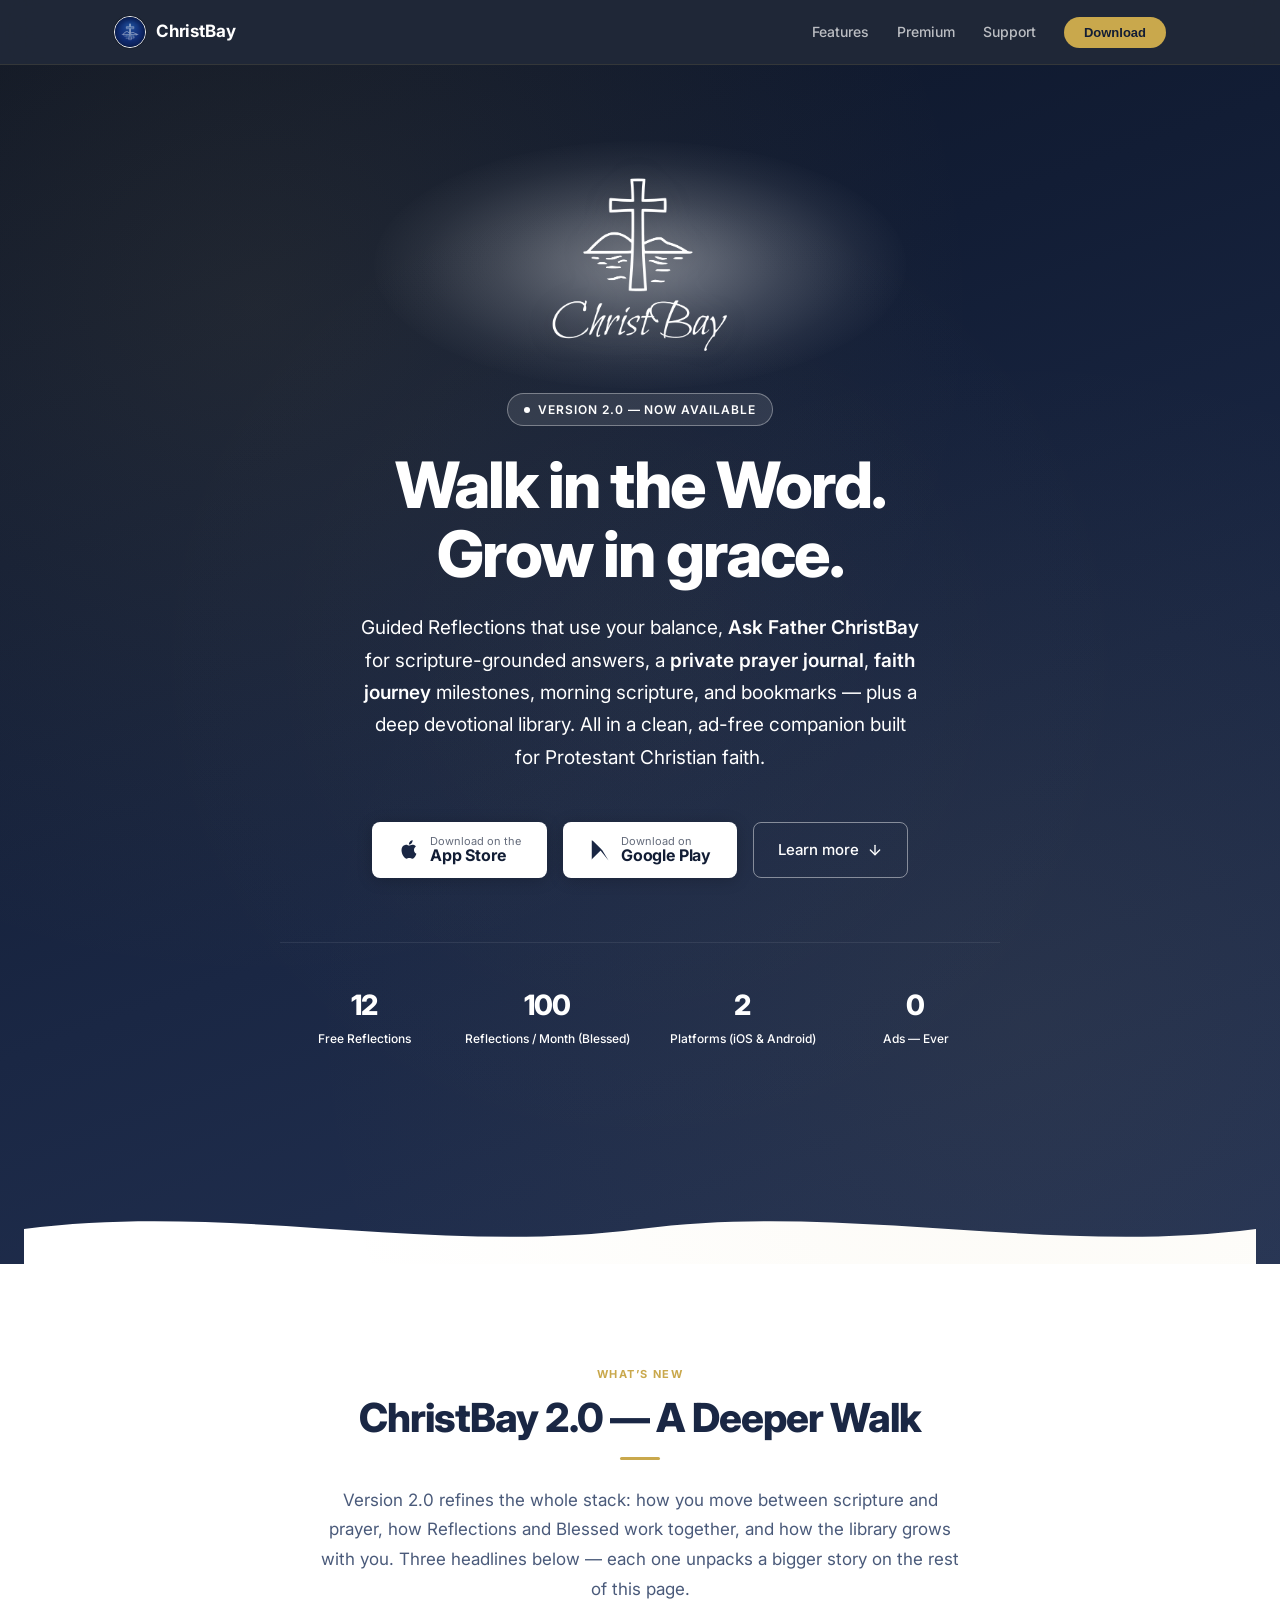
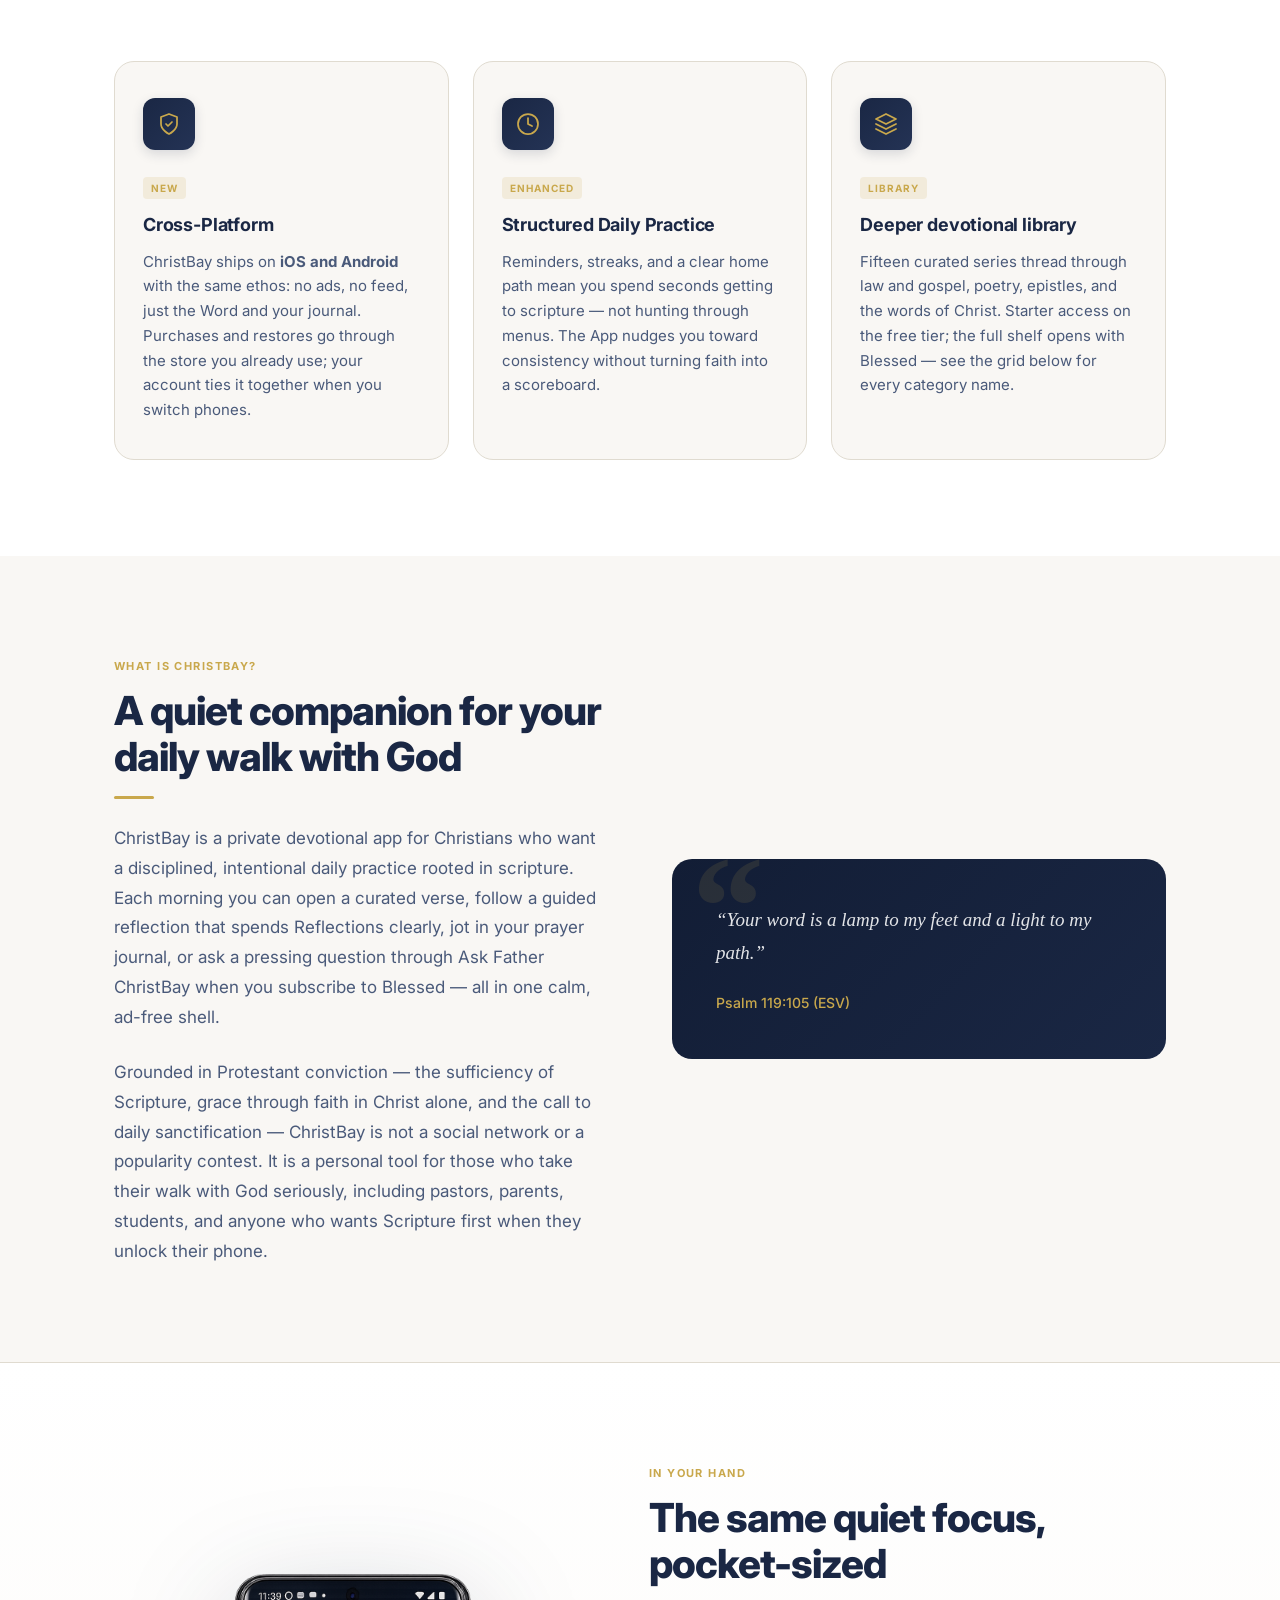
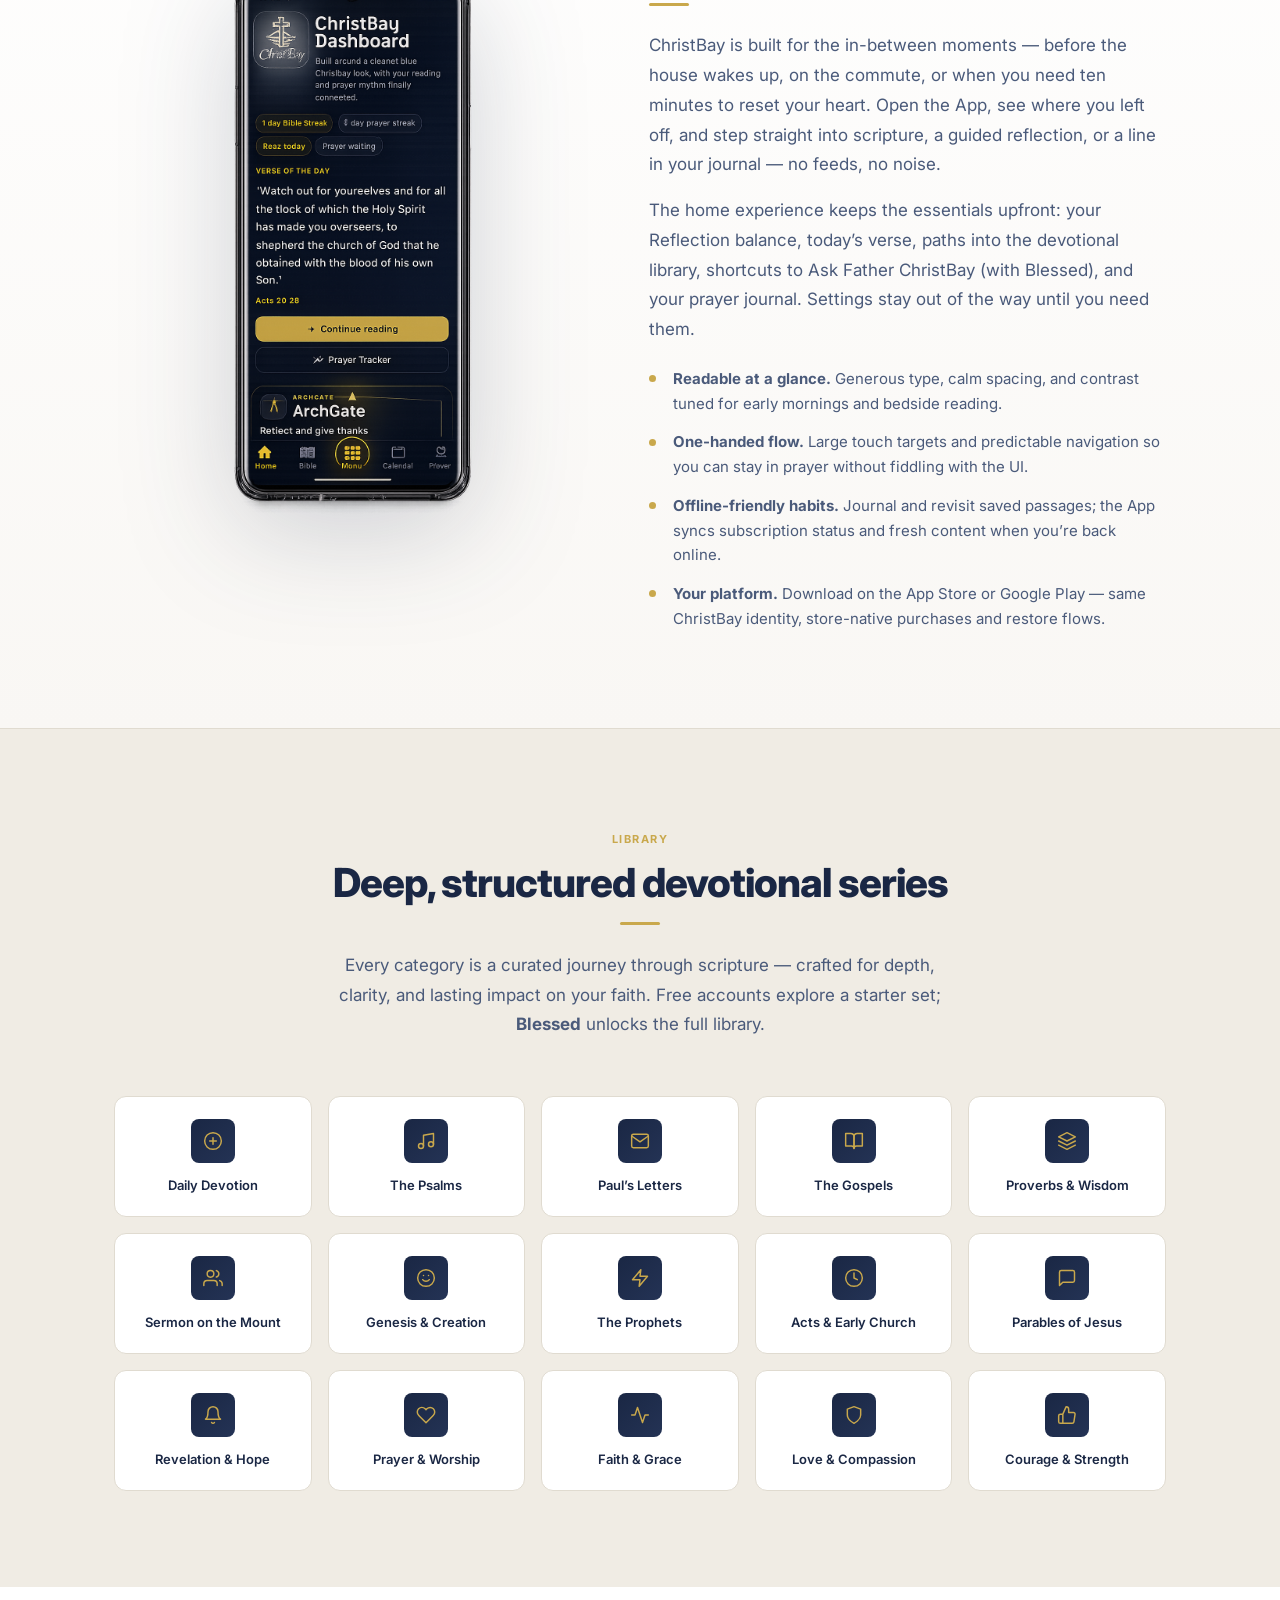
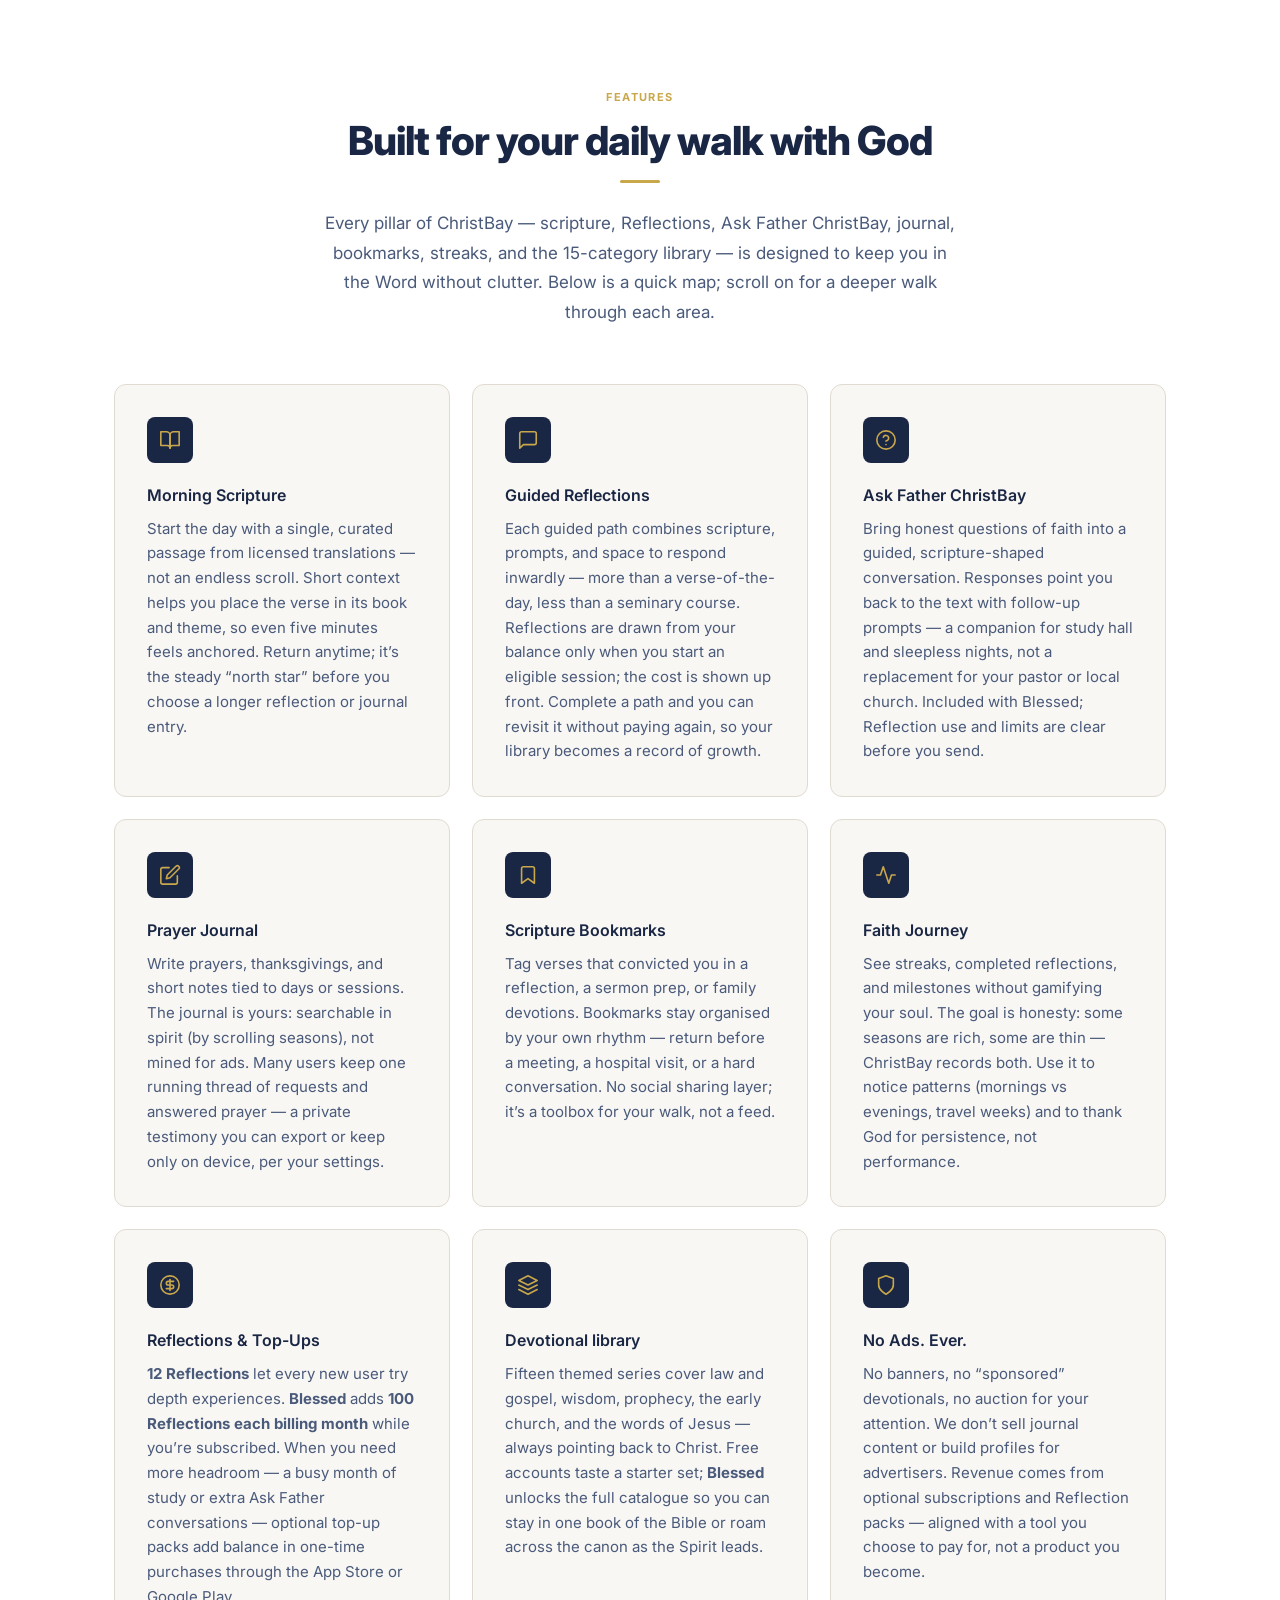
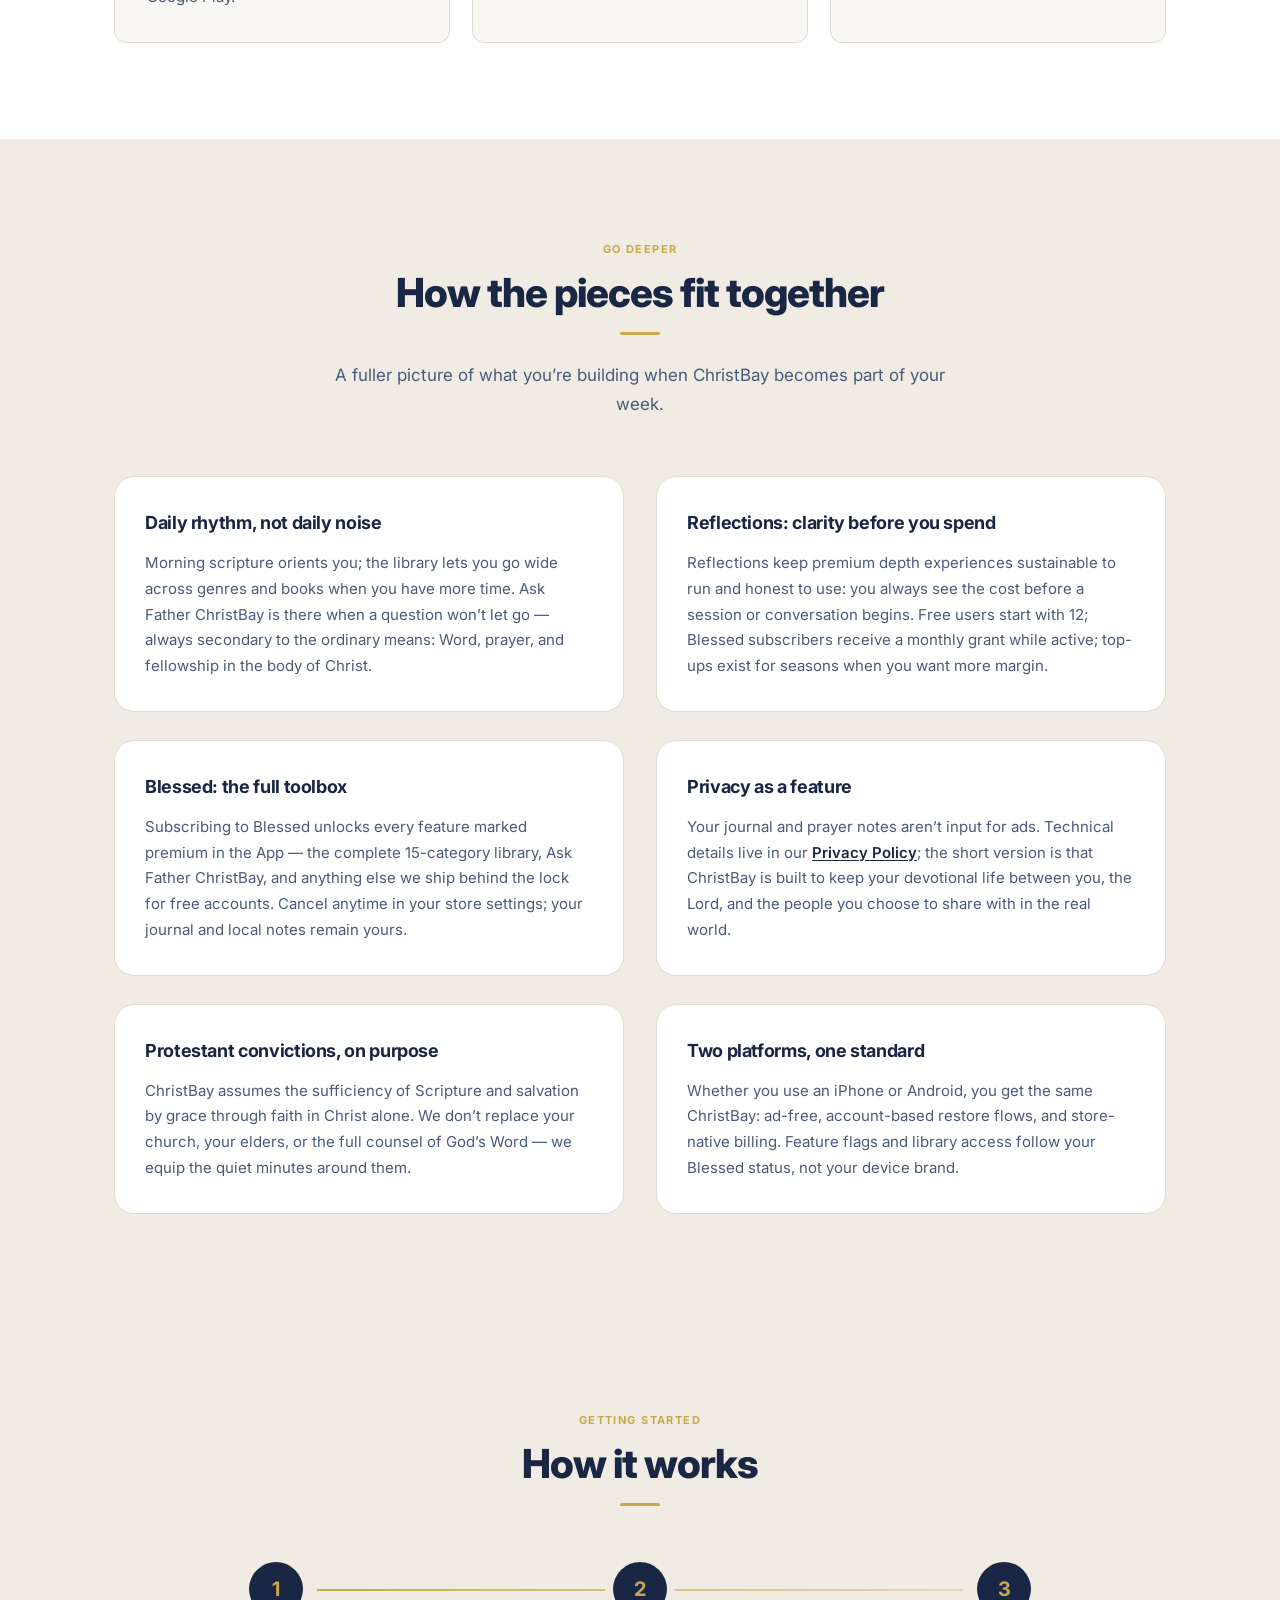
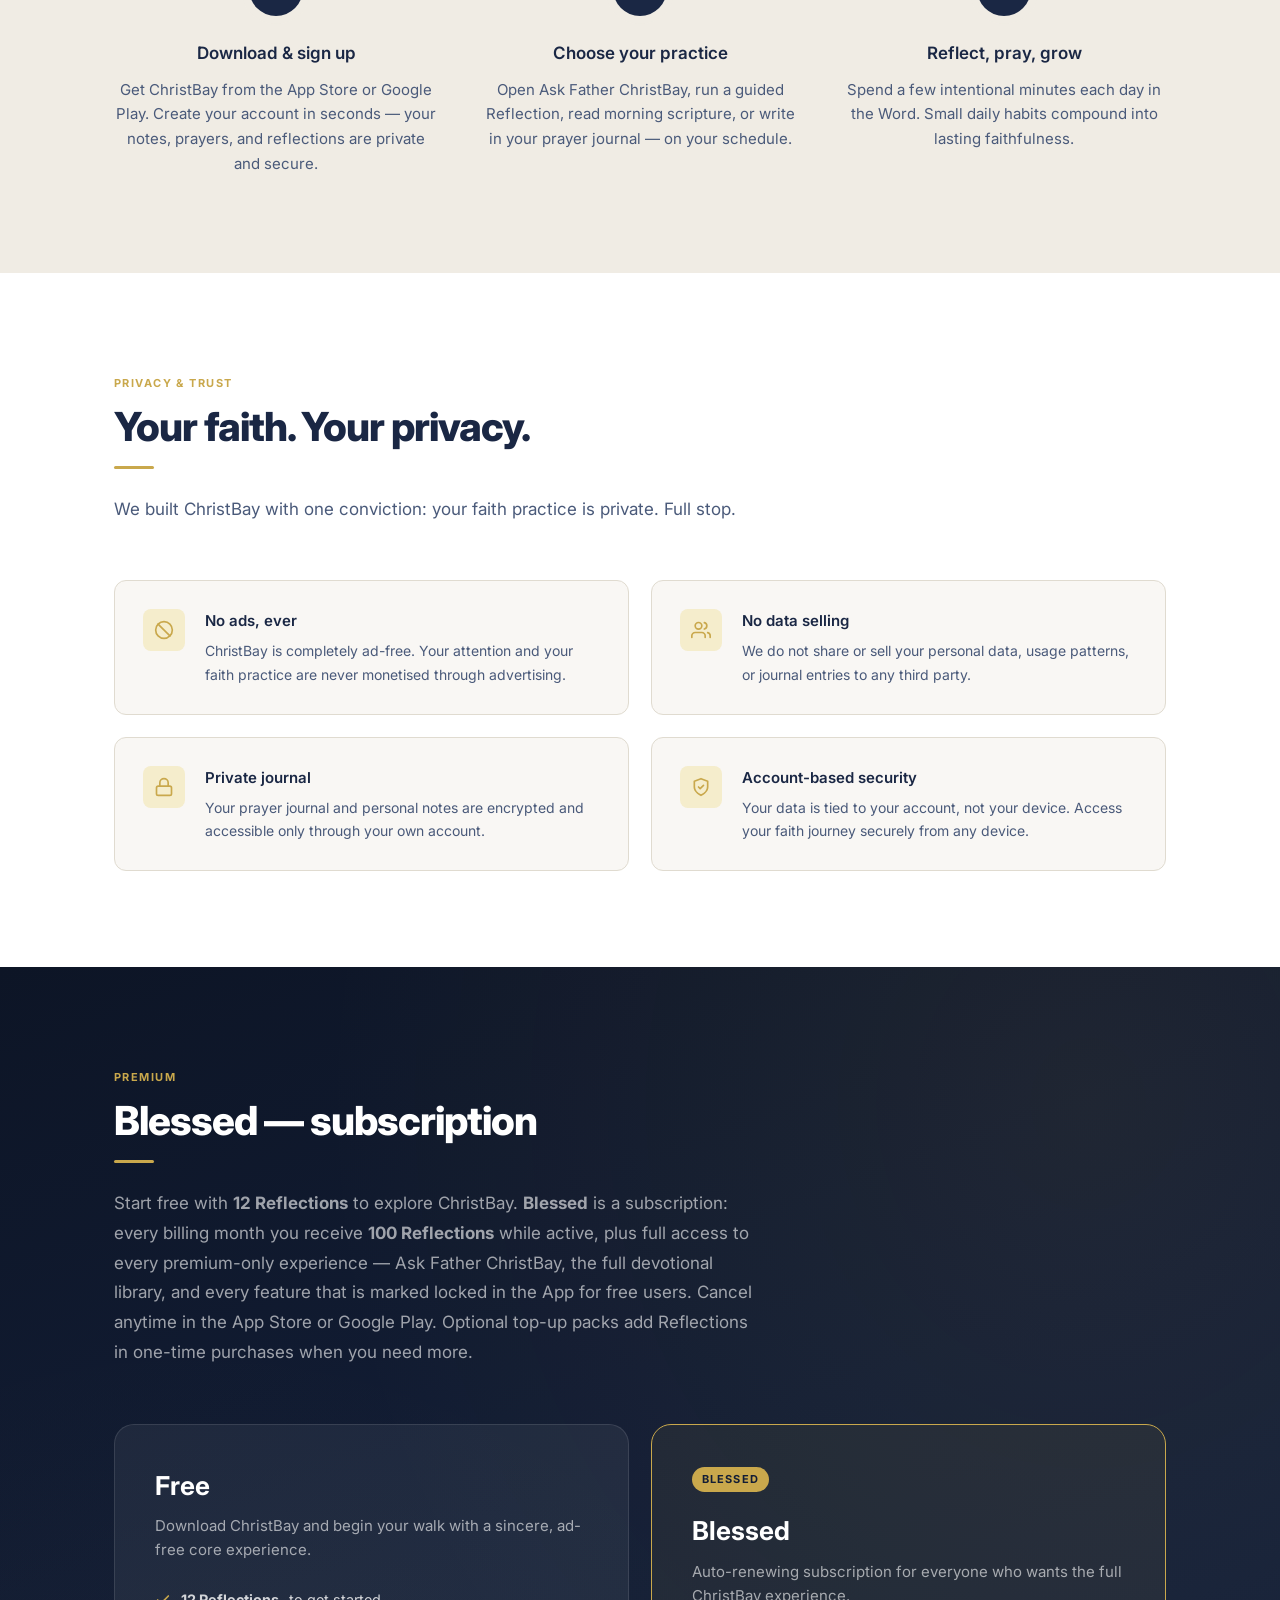
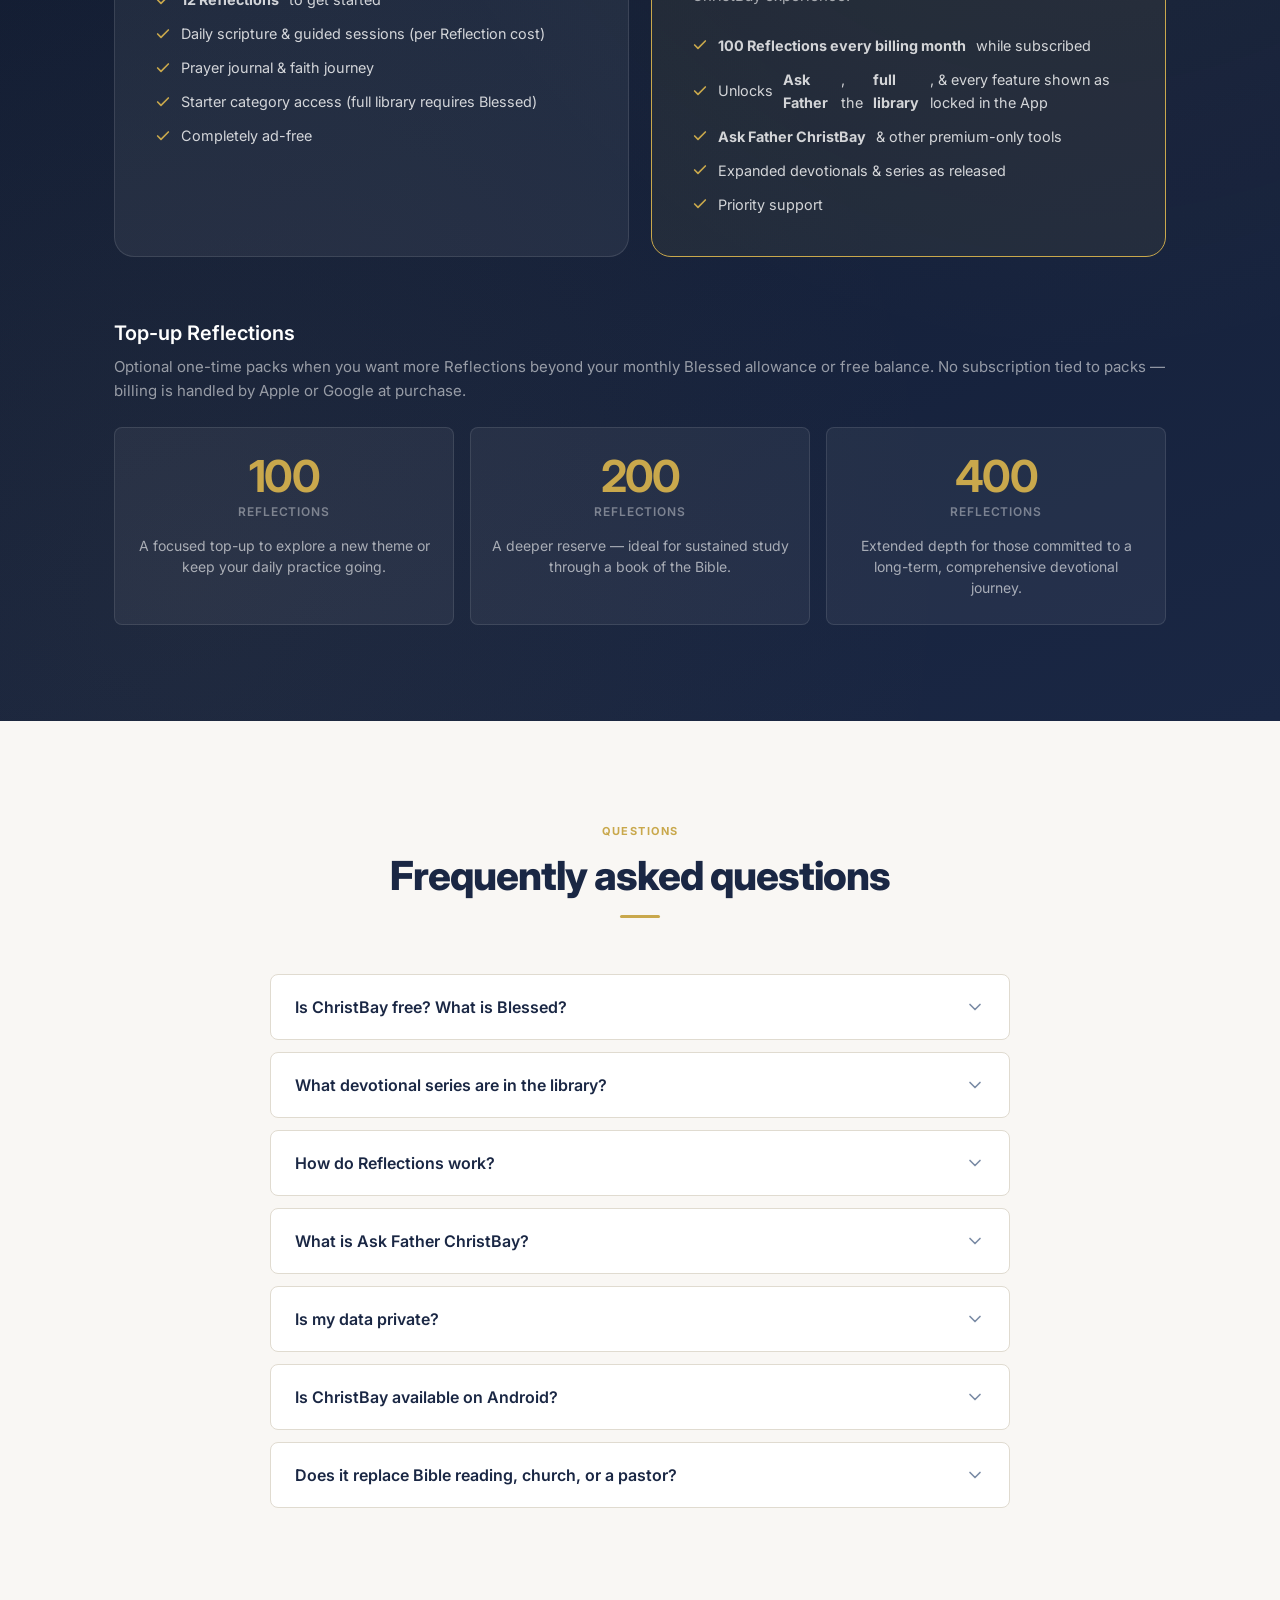
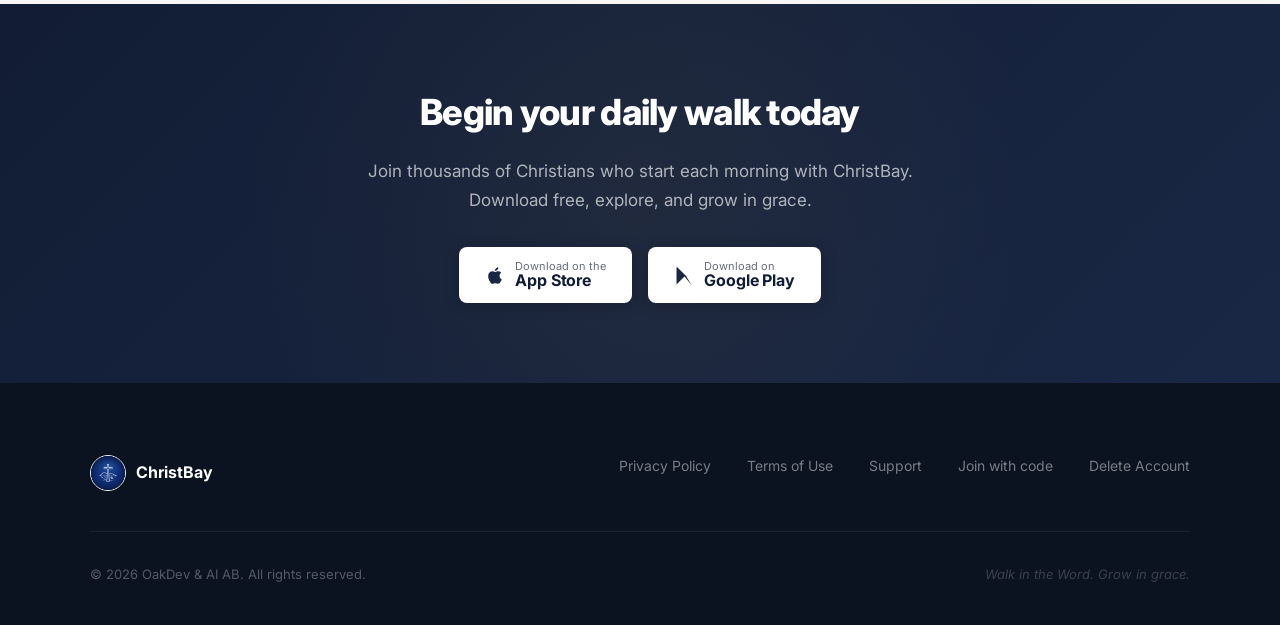
==== index.html @ 5c76263c "ui fix" ====
<!DOCTYPE html>
<html lang="en">
<head>
  <meta charset="UTF-8" />
  <meta name="viewport" content="width=device-width, initial-scale=1.0" />
  <meta name="description" content="ChristBay 2.0 — Guided Reflections, Ask Father ChristBay, a private prayer journal, faith journey tracking, and morning scripture — ad-free, with a clear Reflection balance and Blessed (100 Reflections/month)." />
  <meta property="og:title" content="ChristBay 2.0 — Walk in the Word. Grow in grace." />
  <meta property="og:description" content="Ask Father ChristBay, guided Reflections, prayer journal, faith journey &amp; scripture bookmarks — plus 12 free Reflections, Blessed (100/month), and a growing devotional library. No ads." />
  <meta property="og:type" content="website" />
  <title>ChristBay 2.0 — Walk in the Word. Grow in grace.</title>
  <link rel="icon" type="image/png" href="/assets/brand.png" />
  <link rel="preconnect" href="https://fonts.googleapis.com" />
  <link rel="preconnect" href="https://fonts.gstatic.com" crossorigin />
  <link href="https://fonts.googleapis.com/css2?family=Inter:ital,wght@0,300;0,400;0,500;0,600;0,700;0,800;1,400&display=swap" rel="stylesheet" />

  <style>
    :root {
      --navy:           #1a2744;
      --navy-light:     #243355;
      --navy-deep:      #121d35;
      --navy-darker:    #0d1526;
      --gold:           #c9a84c;
      --gold-light:     #dfc980;
      --gold-subtle:    #f5edcc;
      --warm-white:     #f9f7f4;
      --cream:          #f0ece4;
      --white:          #ffffff;
      --text-primary:   #1a2744;
      --text-secondary: #4a5a7a;
      --text-muted:     #7a8ba5;
      --border:         #e0dbd0;
      --shadow-sm:      0 1px 3px rgba(26, 39, 68, 0.08);
      --shadow-md:      0 4px 16px rgba(26, 39, 68, 0.10);
      --shadow-lg:      0 8px 32px rgba(26, 39, 68, 0.14);
      --shadow-xl:      0 16px 48px rgba(26, 39, 68, 0.18);
      --radius:         12px;
      --radius-sm:      8px;
      --radius-lg:      20px;
      --transition:     0.25s ease;
      --max-width:      1100px;
    }

    *, *::before, *::after { box-sizing: border-box; margin: 0; padding: 0; }
    html { scroll-behavior: smooth; font-size: 16px; }
    body {
      font-family: 'Inter', system-ui, -apple-system, BlinkMacSystemFont, sans-serif;
      background-color: var(--warm-white);
      color: var(--text-primary);
      line-height: 1.6;
      -webkit-font-smoothing: antialiased;
      -moz-osx-font-smoothing: grayscale;
      overflow-x: hidden;
    }
    img { max-width: 100%; height: auto; display: block; }
    a { color: inherit; text-decoration: none; }
    ul { list-style: none; }

    .skip-link {
      position: absolute; top: -120px; left: 1rem;
      background: var(--navy); color: var(--white);
      padding: 0.5rem 1rem; border-radius: var(--radius-sm);
      font-size: 0.875rem; font-weight: 600; z-index: 9999;
      transition: top var(--transition);
    }
    .skip-link:focus { top: 1rem; }

    .container { width: 100%; max-width: var(--max-width); margin: 0 auto; padding: 0 1.5rem; }

    /* ============================================================
       Header / Navigation
    ============================================================ */
    .site-header {
      position: sticky; top: 0; z-index: 100;
      background: rgba(13, 21, 38, 0.92);
      backdrop-filter: blur(18px); -webkit-backdrop-filter: blur(18px);
      border-bottom: 1px solid rgba(201, 168, 76, 0.12);
    }
    .nav-inner {
      display: flex; align-items: center; justify-content: space-between;
      height: 64px; max-width: var(--max-width); margin: 0 auto; padding: 0 1.5rem;
    }
    .nav-brand { display: flex; align-items: center; gap: 0.625rem; }
    .nav-brand img {
      width: 32px; height: 32px; object-fit: cover;
      border-radius: 50%;
      border: 1px solid rgba(255, 255, 255, 0.95);
      box-shadow: 0 0 0 1px rgba(0, 0, 0, 0.18);
    }
    .nav-brand-name { font-size: 1.0625rem; font-weight: 700; color: var(--white); letter-spacing: -0.01em; }
    .nav-links { display: flex; align-items: center; gap: 1.75rem; }
    .nav-links a {
      font-size: 0.875rem; font-weight: 500;
      color: rgba(255, 255, 255, 0.7); transition: color var(--transition);
    }
    .nav-links a:hover { color: var(--white); }
    .nav-dropdown { position: relative; }
    .nav-cta {
      background: var(--gold); color: var(--navy-deep);
      padding: 0.5rem 1.25rem; border-radius: 100px;
      font-weight: 600; font-size: 0.8125rem;
      border: none; cursor: pointer;
      transition: background var(--transition), transform var(--transition);
    }
    .nav-cta:hover { background: var(--gold-light); transform: translateY(-1px); }
    .nav-dropdown-menu {
      position: absolute; top: 100%; right: 0; margin-top: 0.5rem;
      background: var(--navy-light); border: 1px solid rgba(201, 168, 76, 0.2);
      border-radius: 8px; min-width: 170px;
      box-shadow: 0 8px 24px rgba(26, 39, 68, 0.25);
      opacity: 0; visibility: hidden; transform: translateY(-8px);
      transition: opacity var(--transition), visibility var(--transition), transform var(--transition);
      z-index: 1000; overflow: hidden;
    }
    .nav-dropdown-menu.open { opacity: 1; visibility: visible; transform: translateY(0); }
    .nav-dropdown-item {
      display: flex; align-items: center; gap: 0.75rem;
      padding: 0.75rem 1rem; color: var(--white);
      font-size: 0.875rem; font-weight: 500;
      transition: background var(--transition), color var(--transition);
    }
    .nav-dropdown-item:hover { background: rgba(201, 168, 76, 0.15); color: var(--gold-light); }
    .nav-dropdown-item svg { flex-shrink: 0; }
    @media (max-width: 600px) {
      .nav-links { gap: 1rem; }
      .nav-links a.nav-text { display: none; }
    }

    /* ============================================================
       Hero
    ============================================================ */
    .hero {
      position: relative;
      background: linear-gradient(160deg, var(--navy-darker) 0%, var(--navy-deep) 30%, var(--navy) 60%, var(--navy-light) 100%);
      color: #ffffff; text-align: center;
      padding: 7rem 1.5rem 0; overflow: hidden;
      -webkit-font-smoothing: antialiased;
      -moz-osx-font-smoothing: grayscale;
    }
    .hero::before {
      content: ''; position: absolute; inset: 0;
      background-image:
        radial-gradient(ellipse at 20% 20%, rgba(201, 168, 76, 0.09) 0%, transparent 50%),
        radial-gradient(ellipse at 80% 80%, rgba(201, 168, 76, 0.06) 0%, transparent 50%),
        radial-gradient(circle at 50% 50%, rgba(255, 255, 255, 0.02) 0%, transparent 60%);
      pointer-events: none;
    }
    .hero-content {
      position: relative; z-index: 1; max-width: 720px; margin: 0 auto;
      padding-bottom: 9rem;
    }
    .hero-wave {
      display: block;
      width: 100%;
      height: clamp(44px, 7vw, 72px);
      margin-bottom: -1px;
      color: var(--white);
    }
    .hero-wave path { fill: currentColor; }
    .hero-logo-wrap {
      position: relative; display: flex; align-items: center;
      justify-content: center; margin: 0 auto 2.5rem;
      width: auto; max-width: min(460px, 96vw); min-height: 96px;
    }
    /* Soft white halo behind wordmark (reads as light on dark hero) */
    .logo-glow {
      position: absolute; inset: -36px; border-radius: 50%;
      background: radial-gradient(
        ellipse at center,
        rgba(255, 255, 255, 0.42) 0%,
        rgba(255, 255, 255, 0.16) 38%,
        rgba(255, 255, 255, 0.05) 58%,
        transparent 72%
      );
      animation: logoBreath 4s ease-in-out infinite;
      pointer-events: none;
    }
    @keyframes logoBreath {
      0%, 100% { opacity: 0.85; transform: scale(0.95); }
      50%      { opacity: 1;   transform: scale(1.02); }
    }
    /* Wordmark: kritvit asset + light edge definition on navy */
    .hero-logo {
      position: relative; z-index: 1;
      display: block;
      width: auto; height: auto;
      max-width: min(420px, 94vw);
      max-height: 176px;
      object-fit: contain;
      border-radius: 0;
      border: none;
      box-shadow: none;
      opacity: 1;
      filter: drop-shadow(0 2px 12px rgba(0, 0, 0, 0.28)) drop-shadow(0 0 20px rgba(255, 255, 255, 0.12));
      animation: logoFloat 4s ease-in-out infinite;
    }
    @keyframes logoFloat {
      0%, 100% { transform: translateY(0); }
      50%      { transform: translateY(-6px); }
    }
    .hero-badge {
      display: inline-flex; align-items: center; gap: 0.5rem;
      background: rgba(255, 255, 255, 0.1); border: 1px solid rgba(255, 255, 255, 0.35);
      padding: 0.375rem 1rem; border-radius: 100px;
      font-size: 0.75rem; font-weight: 600; letter-spacing: 0.08em;
      text-transform: uppercase; color: #ffffff;
      margin-bottom: 1.5rem;
    }
    .hero-badge-dot {
      width: 6px; height: 6px; border-radius: 50%;
      background: #ffffff; animation: pulse 2s ease-in-out infinite;
    }
    @keyframes pulse {
      0%, 100% { opacity: 0.4; }
      50%      { opacity: 1; }
    }
    .hero h1 {
      font-size: clamp(2.5rem, 5.5vw, 4rem);
      font-weight: 800; letter-spacing: -0.03em;
      line-height: 1.08; color: #ffffff; margin-bottom: 1.5rem;
    }
    .hero h1 .gold { color: #ffffff; }
    .hero-tagline {
      font-size: clamp(1rem, 2.2vw, 1.1875rem);
      font-weight: 400; color: #ffffff;
      max-width: 560px; margin: 0 auto 3rem; line-height: 1.7;
    }
    .hero-tagline strong { color: #ffffff; font-weight: 600; }
    .hero-ctas { display: flex; gap: 1rem; justify-content: center; flex-wrap: wrap; }
    .btn-store {
      display: inline-flex; align-items: center; gap: 0.625rem;
      background: var(--white); color: var(--navy-deep);
      padding: 0.8125rem 1.625rem; border-radius: var(--radius-sm);
      font-weight: 600; box-shadow: 0 2px 16px rgba(0, 0, 0, 0.2);
      transition: transform var(--transition), box-shadow var(--transition);
    }
    .btn-store:hover { transform: translateY(-2px); box-shadow: 0 6px 28px rgba(0, 0, 0, 0.25); }
    .btn-store-text { display: flex; flex-direction: column; align-items: flex-start; line-height: 1.1; }
    .btn-store-text span:first-child { font-size: 0.6875rem; font-weight: 400; opacity: 0.65; }
    .btn-store-text span:last-child { font-size: 1rem; font-weight: 700; letter-spacing: -0.01em; }
    .btn-outline {
      display: inline-flex; align-items: center; gap: 0.5rem;
      background: transparent; color: rgba(255, 255, 255, 0.85);
      padding: 0.8125rem 1.5rem; border-radius: var(--radius-sm);
      border: 1.5px solid rgba(255, 255, 255, 0.25);
      font-weight: 500; font-size: 0.9375rem;
      transition: all var(--transition);
    }
    .hero .btn-outline {
      color: #ffffff;
      border-color: rgba(255, 255, 255, 0.45);
    }
    .hero .btn-outline:hover { border-color: #ffffff; background: rgba(255, 255, 255, 0.1); color: #ffffff; }
    .hero-stats {
      display: flex; gap: 2rem 2.5rem; flex-wrap: wrap; justify-content: center; margin-top: 4rem;
      padding-top: 2.5rem; border-top: 1px solid rgba(255, 255, 255, 0.08);
    }
    .hero-stat { text-align: center; flex: 0 1 auto; min-width: 7.5rem; max-width: 11rem; }
    .hero-stat-value { font-size: 1.75rem; font-weight: 800; color: #ffffff; letter-spacing: -0.03em; }
    .hero-stat-label { font-size: 0.75rem; color: #ffffff; font-weight: 500; margin-top: 0.125rem; }
    @media (max-width: 520px) {
      .hero { padding: 5rem 1.5rem 0; }
      .hero-content { padding-bottom: 7rem; }
      .hero-stats { gap: 1.5rem; flex-wrap: wrap; }
    }

    /* ============================================================
       Section Base
    ============================================================ */
    section { padding: 6rem 1.5rem; }
    .section-label {
      display: inline-block; font-size: 0.6875rem; font-weight: 700;
      letter-spacing: 0.13em; text-transform: uppercase;
      color: var(--gold); margin-bottom: 0.75rem;
    }
    .section-title {
      font-size: clamp(1.75rem, 3.5vw, 2.5rem);
      font-weight: 800; letter-spacing: -0.025em;
      line-height: 1.15; color: var(--text-primary); margin-bottom: 1rem;
    }
    .section-title.light { color: var(--white); }
    .section-body {
      font-size: 1.0625rem; color: var(--text-secondary);
      line-height: 1.75; max-width: 640px;
    }
    .section-header { margin-bottom: 3.5rem; }
    .section-header.centered { text-align: center; }
    .section-header.centered .section-body { margin: 0 auto; }
    .divider { width: 40px; height: 3px; background: var(--gold); border-radius: 2px; margin: 0.875rem 0 0; }
    .divider.centered { margin: 0.875rem auto 0; }

    /* ============================================================
       What's New (2.0 Highlights)
    ============================================================ */
    .whats-new { background: var(--white); }
    .new-grid { display: grid; grid-template-columns: repeat(3, 1fr); gap: 1.5rem; }
    .new-card {
      position: relative; background: var(--warm-white);
      border: 1px solid var(--border); border-radius: var(--radius-lg);
      padding: 2.25rem 1.75rem; overflow: hidden;
      transition: transform var(--transition), box-shadow var(--transition), border-color var(--transition);
    }
    .new-card::before {
      content: ''; position: absolute; top: 0; left: 0; right: 0;
      height: 4px; background: linear-gradient(90deg, var(--gold), var(--gold-light));
      opacity: 0; transition: opacity var(--transition);
    }
    .new-card:hover { transform: translateY(-4px); box-shadow: var(--shadow-lg); border-color: rgba(201, 168, 76, 0.3); }
    .new-card:hover::before { opacity: 1; }
    .new-card-icon {
      width: 52px; height: 52px; background: linear-gradient(135deg, var(--navy), var(--navy-light));
      border-radius: var(--radius); display: flex; align-items: center;
      justify-content: center; margin-bottom: 1.5rem;
      box-shadow: 0 4px 12px rgba(26, 39, 68, 0.15);
    }
    .new-card-icon svg { width: 24px; height: 24px; stroke: var(--gold); fill: none; stroke-width: 1.75; stroke-linecap: round; stroke-linejoin: round; }
    .new-card h3 { font-size: 1.125rem; font-weight: 700; color: var(--text-primary); margin-bottom: 0.625rem; letter-spacing: -0.01em; }
    .new-card p { font-size: 0.9375rem; color: var(--text-secondary); line-height: 1.65; }
    .new-card .new-tag {
      display: inline-block; font-size: 0.625rem; font-weight: 700;
      letter-spacing: 0.1em; text-transform: uppercase;
      background: rgba(201, 168, 76, 0.15); color: var(--gold);
      padding: 0.2rem 0.5rem; border-radius: 4px; margin-bottom: 0.75rem;
    }
    @media (max-width: 900px) { .new-grid { grid-template-columns: repeat(2, 1fr); } }
    @media (max-width: 520px) { .new-grid { grid-template-columns: 1fr; } }

    /* ============================================================
       About
    ============================================================ */
    .about { background: var(--warm-white); }
    .about-inner { display: grid; grid-template-columns: 1fr 1fr; gap: 4rem; align-items: center; }
    .about-verse {
      background: linear-gradient(135deg, var(--navy-deep), var(--navy));
      color: var(--white); padding: 2.75rem; border-radius: var(--radius-lg);
      position: relative; overflow: hidden;
    }
    .about-verse::before {
      content: '\201C'; position: absolute; top: -1.5rem; left: 1.25rem;
      font-size: 9rem; font-weight: 700; color: var(--gold); opacity: 0.12;
      line-height: 1; font-family: Georgia, serif; pointer-events: none;
    }
    .about-verse blockquote {
      position: relative; z-index: 1; font-size: 1.1875rem; font-style: italic;
      color: rgba(255, 255, 255, 0.88); line-height: 1.75; margin-bottom: 1.25rem;
      font-family: Georgia, 'Times New Roman', serif;
    }
    .about-verse cite { font-size: 0.875rem; font-style: normal; color: var(--gold); font-weight: 500; }
    .about-body p + p { margin-top: 1rem; }
    @media (max-width: 800px) { .about-inner { grid-template-columns: 1fr; gap: 2.5rem; } }

    /* ============================================================
       App showcase (device mockup)
    ============================================================ */
    .app-showcase {
      background: linear-gradient(180deg, var(--white) 0%, var(--warm-white) 100%);
      border-top: 1px solid var(--border);
      border-bottom: 1px solid var(--border);
    }
    .app-showcase-inner {
      display: grid;
      grid-template-columns: 1fr 1.08fr;
      gap: 3rem 3.5rem;
      align-items: center;
    }
    .app-showcase-device {
      margin: 0;
      justify-self: center;
    }
    .app-showcase-device img {
      width: 100%;
      max-width: min(400px, 100%);
      margin: 0 auto;
      border-radius: 12px;
      filter: drop-shadow(0 28px 56px rgba(26, 39, 68, 0.2));
    }
    .app-showcase-copy .section-body { max-width: none; }
    .app-showcase-lead {
      font-size: 1.0625rem;
      color: var(--text-secondary);
      line-height: 1.75;
      margin-bottom: 1rem;
    }
    .app-showcase-list {
      margin-top: 1.375rem;
      display: flex;
      flex-direction: column;
      gap: 0.875rem;
    }
    .app-showcase-list li {
      font-size: 0.9375rem;
      color: var(--text-secondary);
      line-height: 1.65;
      padding-left: 1.5rem;
      position: relative;
    }
    .app-showcase-list li::before {
      content: '';
      position: absolute;
      left: 0;
      top: 0.55em;
      width: 7px;
      height: 7px;
      border-radius: 50%;
      background: var(--gold);
    }
    @media (max-width: 900px) {
      .app-showcase-inner { grid-template-columns: 1fr; text-align: center; }
      .app-showcase-list { text-align: left; max-width: 540px; margin-left: auto; margin-right: auto; }
    }

    /* ============================================================
       Feature narrative (long-form)
    ============================================================ */
    .feature-narrative { background: var(--cream); }
    .narrative-grid {
      display: grid;
      grid-template-columns: repeat(2, 1fr);
      gap: 1.75rem 2rem;
    }
    .narrative-card {
      background: var(--white);
      border: 1px solid var(--border);
      border-radius: var(--radius-lg);
      padding: 2rem 1.875rem;
      transition: box-shadow var(--transition), border-color var(--transition);
    }
    .narrative-card:hover {
      box-shadow: var(--shadow-md);
      border-color: rgba(201, 168, 76, 0.25);
    }
    .narrative-card h3 {
      font-size: 1.125rem;
      font-weight: 700;
      color: var(--text-primary);
      margin-bottom: 0.75rem;
      letter-spacing: -0.02em;
    }
    .narrative-card p {
      font-size: 0.9375rem;
      color: var(--text-secondary);
      line-height: 1.72;
      margin-bottom: 0.875rem;
    }
    .narrative-card p:last-child { margin-bottom: 0; }
    .narrative-card a {
      color: var(--navy);
      font-weight: 600;
      text-decoration: underline;
      text-underline-offset: 2px;
    }
    .narrative-card a:hover { color: var(--gold); }
    @media (max-width: 768px) { .narrative-grid { grid-template-columns: 1fr; } }

    /* ============================================================
       Devotional library (series grid)
    ============================================================ */
    .categories { background: var(--cream); }
    .cat-grid { display: grid; grid-template-columns: repeat(5, 1fr); gap: 1rem; }
    .cat-item {
      background: var(--white); border: 1px solid var(--border);
      border-radius: var(--radius); padding: 1.375rem 1rem; text-align: center;
      transition: all var(--transition); cursor: default;
    }
    .cat-item:hover { transform: translateY(-3px); box-shadow: var(--shadow-md); border-color: rgba(201, 168, 76, 0.35); }
    .cat-icon {
      width: 44px; height: 44px; margin: 0 auto 0.875rem;
      background: linear-gradient(135deg, var(--navy), var(--navy-light));
      border-radius: var(--radius-sm); display: flex; align-items: center; justify-content: center;
    }
    .cat-icon svg { width: 20px; height: 20px; stroke: var(--gold); fill: none; stroke-width: 1.75; stroke-linecap: round; stroke-linejoin: round; }
    .cat-item h3 { font-size: 0.8125rem; font-weight: 600; color: var(--text-primary); line-height: 1.3; }
    @media (max-width: 900px) { .cat-grid { grid-template-columns: repeat(3, 1fr); } }
    @media (max-width: 520px) { .cat-grid { grid-template-columns: repeat(2, 1fr); } }

    /* ============================================================
       Features
    ============================================================ */
    .features { background: var(--white); }
    .features-grid { display: grid; grid-template-columns: repeat(3, 1fr); gap: 1.375rem; }
    .feature-card {
      background: var(--warm-white); border: 1px solid var(--border);
      border-radius: var(--radius); padding: 2rem;
      transition: transform var(--transition), box-shadow var(--transition), border-color var(--transition);
    }
    .feature-card:hover { transform: translateY(-3px); box-shadow: var(--shadow-md); border-color: rgba(201, 168, 76, 0.35); }
    .feature-icon {
      width: 46px; height: 46px; background: var(--navy);
      border-radius: var(--radius-sm); display: flex; align-items: center;
      justify-content: center; margin-bottom: 1.25rem;
    }
    .feature-icon svg { width: 22px; height: 22px; stroke: var(--gold); fill: none; stroke-width: 1.75; stroke-linecap: round; stroke-linejoin: round; }
    .feature-card h3 { font-size: 1rem; font-weight: 600; color: var(--text-primary); margin-bottom: 0.5rem; }
    .feature-card p { font-size: 0.9375rem; color: var(--text-secondary); line-height: 1.65; }
    @media (max-width: 900px) { .features-grid { grid-template-columns: repeat(2, 1fr); } }
    @media (max-width: 520px) { .features-grid { grid-template-columns: 1fr; } }

    /* ============================================================
       How It Works
    ============================================================ */
    .how-it-works { background: var(--cream); }
    .steps { display: grid; grid-template-columns: repeat(3, 1fr); gap: 2.5rem; position: relative; }
    .steps::before {
      content: ''; position: absolute; top: 27px;
      left: calc(16.67% + 28px); right: calc(16.67% + 28px);
      height: 1.5px; background: linear-gradient(to right, var(--gold), rgba(201,168,76,0.3));
      pointer-events: none;
    }
    .step { text-align: center; position: relative; }
    .step-number {
      width: 54px; height: 54px; background: var(--navy); color: var(--gold);
      border-radius: 50%; display: flex; align-items: center; justify-content: center;
      font-size: 1.25rem; font-weight: 700; margin: 0 auto 1.5rem;
      position: relative; z-index: 1; box-shadow: 0 0 0 8px var(--cream);
    }
    .step h3 { font-size: 1.0625rem; font-weight: 600; color: var(--text-primary); margin-bottom: 0.625rem; }
    .step p { font-size: 0.9375rem; color: var(--text-secondary); line-height: 1.65; }
    @media (max-width: 680px) { .steps { grid-template-columns: 1fr; gap: 2.25rem; } .steps::before { display: none; } }

    /* ============================================================
       Privacy & Trust
    ============================================================ */
    .privacy-section { background: var(--white); }
    .privacy-grid { display: grid; grid-template-columns: repeat(2, 1fr); gap: 1.375rem; }
    .privacy-item {
      display: flex; align-items: flex-start; gap: 1.25rem;
      padding: 1.75rem; background: var(--warm-white);
      border-radius: var(--radius); border: 1px solid var(--border);
    }
    .privacy-icon {
      width: 42px; height: 42px; flex-shrink: 0;
      background: var(--gold-subtle); border-radius: var(--radius-sm);
      display: flex; align-items: center; justify-content: center;
    }
    .privacy-icon svg { width: 20px; height: 20px; stroke: var(--gold); fill: none; stroke-width: 2; stroke-linecap: round; stroke-linejoin: round; }
    .privacy-item h3 { font-size: 0.9375rem; font-weight: 600; color: var(--text-primary); margin-bottom: 0.375rem; }
    .privacy-item p { font-size: 0.875rem; color: var(--text-secondary); line-height: 1.65; }
    @media (max-width: 640px) { .privacy-grid { grid-template-columns: 1fr; } }

    /* ============================================================
       Premium (Blessed) Section
    ============================================================ */
    .premium-section {
      background: linear-gradient(160deg, var(--navy-darker) 0%, var(--navy-deep) 40%, var(--navy) 100%);
      color: var(--white); position: relative; overflow: hidden;
    }
    .premium-section::before {
      content: ''; position: absolute; inset: 0;
      background-image:
        radial-gradient(ellipse at 85% 10%, rgba(201, 168, 76, 0.08) 0%, transparent 50%),
        radial-gradient(ellipse at 15% 90%, rgba(201, 168, 76, 0.05) 0%, transparent 50%);
      pointer-events: none;
    }
    .premium-inner { position: relative; z-index: 1; }
    .premium-tiers { display: grid; grid-template-columns: 1fr 1fr; gap: 1.375rem; margin-bottom: 3.75rem; }
    .tier-card {
      background: rgba(255, 255, 255, 0.06); border: 1px solid rgba(255, 255, 255, 0.11);
      border-radius: var(--radius-lg); padding: 2.5rem;
      transition: border-color var(--transition), background var(--transition);
    }
    .tier-card:hover { border-color: rgba(255, 255, 255, 0.2); background: rgba(255, 255, 255, 0.08); }
    .tier-card.featured { border-color: var(--gold); background: rgba(201, 168, 76, 0.07); }
    .tier-card.featured:hover { background: rgba(201, 168, 76, 0.10); }
    .tier-badge {
      display: inline-block; font-size: 0.6875rem; font-weight: 700;
      letter-spacing: 0.1em; text-transform: uppercase;
      background: var(--gold); color: var(--navy-deep);
      padding: 0.25rem 0.625rem; border-radius: 100px; margin-bottom: 1.125rem;
    }
    .tier-card h3 { font-size: 1.625rem; font-weight: 700; color: var(--white); margin-bottom: 0.5rem; }
    .tier-card > p { font-size: 0.9375rem; color: rgba(255, 255, 255, 0.6); line-height: 1.6; margin-bottom: 1.625rem; }
    .tier-features { display: flex; flex-direction: column; gap: 0.6875rem; }
    .tier-features li { display: flex; align-items: center; gap: 0.625rem; font-size: 0.9rem; color: rgba(255, 255, 255, 0.8); }
    .tier-features li svg { width: 16px; height: 16px; flex-shrink: 0; stroke: var(--gold); fill: none; stroke-width: 2.5; stroke-linecap: round; stroke-linejoin: round; }
    .packs-block-header { margin-bottom: 1.5rem; }
    .packs-title { font-size: 1.25rem; font-weight: 600; color: var(--white); margin-bottom: 0.375rem; }
    .packs-subtitle { font-size: 0.9375rem; color: rgba(255, 255, 255, 0.55); line-height: 1.6; }
    .packs-grid { display: grid; grid-template-columns: repeat(3, 1fr); gap: 1rem; }
    .pack-card {
      background: rgba(255, 255, 255, 0.055); border: 1px solid rgba(255, 255, 255, 0.1);
      border-radius: var(--radius-sm); padding: 1.625rem 1.25rem; text-align: center;
      transition: border-color var(--transition), background var(--transition);
    }
    .pack-card:hover { border-color: rgba(201, 168, 76, 0.45); background: rgba(201, 168, 76, 0.06); }
    .pack-credits { font-size: 2.75rem; font-weight: 700; color: var(--gold); letter-spacing: -0.04em; line-height: 1; margin-bottom: 0.25rem; }
    .pack-label { font-size: 0.75rem; font-weight: 600; color: rgba(255, 255, 255, 0.4); text-transform: uppercase; letter-spacing: 0.08em; margin-bottom: 0.875rem; }
    .pack-desc { font-size: 0.875rem; color: rgba(255, 255, 255, 0.6); line-height: 1.5; }
    @media (max-width: 700px) {
      .premium-tiers { grid-template-columns: 1fr; }
      .packs-grid { grid-template-columns: 1fr; gap: 0.75rem; }
    }

    /* ============================================================
       CTA Banner
    ============================================================ */
    .cta-banner {
      background: linear-gradient(135deg, var(--navy-deep), var(--navy));
      padding: 5rem 1.5rem; text-align: center; position: relative; overflow: hidden;
    }
    .cta-banner::before {
      content: ''; position: absolute; inset: 0;
      background: radial-gradient(circle at 50% 50%, rgba(201, 168, 76, 0.06) 0%, transparent 60%);
      pointer-events: none;
    }
    .cta-inner {
      position: relative; z-index: 1; max-width: 600px; margin: 0 auto;
    }
    .cta-inner h2 {
      font-size: clamp(1.75rem, 3.5vw, 2.25rem); font-weight: 800;
      color: var(--white); margin-bottom: 1rem; letter-spacing: -0.02em;
    }
    .cta-inner p { font-size: 1.0625rem; color: rgba(255, 255, 255, 0.65); margin-bottom: 2rem; line-height: 1.7; }
    .cta-buttons { display: flex; gap: 1rem; justify-content: center; flex-wrap: wrap; }

    /* ============================================================
       FAQ
    ============================================================ */
    .faq-section { background: var(--warm-white); }
    .faq-list { max-width: 740px; margin: 0 auto; display: flex; flex-direction: column; gap: 0.75rem; }
    .faq-item { background: var(--white); border: 1px solid var(--border); border-radius: var(--radius-sm); overflow: hidden; }
    .faq-question {
      width: 100%; background: none; border: none; padding: 1.375rem 1.5rem;
      display: flex; align-items: center; justify-content: space-between; gap: 1rem;
      cursor: pointer; text-align: left; font-size: 1rem; font-weight: 600;
      color: var(--text-primary); font-family: inherit; transition: background var(--transition);
    }
    .faq-question:hover { background: var(--warm-white); }
    .faq-question:focus-visible { outline: 2px solid var(--gold); outline-offset: -2px; }
    .faq-question[aria-expanded="true"] { color: var(--navy); }
    .faq-chevron {
      width: 20px; height: 20px; flex-shrink: 0; stroke: var(--text-muted);
      fill: none; stroke-width: 2; stroke-linecap: round; stroke-linejoin: round;
      transition: transform 0.32s ease, stroke var(--transition);
    }
    .faq-question[aria-expanded="true"] .faq-chevron { transform: rotate(180deg); stroke: var(--gold); }
    .faq-answer { max-height: 0; overflow: hidden; transition: max-height 0.38s ease; }
    .faq-answer-inner {
      padding: 1.25rem 1.5rem 1.5rem; border-top: 1px solid var(--border);
      font-size: 0.9375rem; color: var(--text-secondary); line-height: 1.75;
    }
    .faq-answer-inner a { color: var(--navy); text-decoration: underline; text-underline-offset: 2px; }
    .faq-answer-inner a:hover { color: var(--gold); }

    /* ============================================================
       Footer
    ============================================================ */
    .site-footer { background: #0b1220; color: rgba(255, 255, 255, 0.5); padding: 4.5rem 1.5rem 2.5rem; }
    .footer-inner { max-width: var(--max-width); margin: 0 auto; }
    .footer-top {
      display: flex; align-items: flex-start; justify-content: space-between;
      padding-bottom: 2.5rem; border-bottom: 1px solid rgba(255, 255, 255, 0.07);
      gap: 2rem; flex-wrap: wrap;
    }
    .footer-brand { display: flex; align-items: center; gap: 0.625rem; }
    .footer-brand img {
      width: 36px; height: 36px; object-fit: cover; border-radius: 50%;
      border: 1px solid rgba(255, 255, 255, 0.95);
      box-shadow: 0 0 0 1px rgba(0, 0, 0, 0.18);
      opacity: 1;
    }
    .footer-brand-name { font-size: 1rem; font-weight: 700; color: var(--white); }
    .footer-nav { display: flex; gap: 0.5rem 2.25rem; flex-wrap: wrap; align-items: center; }
    .footer-nav a { font-size: 0.875rem; color: rgba(255, 255, 255, 0.45); transition: color var(--transition); }
    .footer-nav a:hover { color: var(--white); }
    .footer-bottom {
      padding-top: 2rem; display: flex; align-items: center;
      justify-content: space-between; flex-wrap: wrap; gap: 0.75rem;
    }
    .footer-copyright { font-size: 0.8125rem; color: rgba(255, 255, 255, 0.3); }
    .footer-tagline { font-size: 0.8125rem; color: rgba(255, 255, 255, 0.2); font-style: italic; }

    /* ============================================================
       Scroll Reveal
    ============================================================ */
    .reveal { opacity: 0; transform: translateY(24px); transition: opacity 0.65s ease, transform 0.65s ease; }
    .reveal.visible { opacity: 1; transform: translateY(0); }
    .reveal-d1 { transition-delay: 0.1s; } .reveal-d2 { transition-delay: 0.2s; }
    .reveal-d3 { transition-delay: 0.3s; } .reveal-d4 { transition-delay: 0.4s; }
    .reveal-d5 { transition-delay: 0.5s; }

    @media (prefers-reduced-motion: reduce) {
      .reveal { opacity: 1; transform: none; transition: none; }
      .logo-glow { animation: none; opacity: 0.85; transform: scale(1); }
      .hero-logo { animation: none; }
      .hero-badge-dot { animation: none; opacity: 0.7; }
    }
  </style>
</head>
<body>

  <a href="#main" class="skip-link">Skip to main content</a>

  <!-- ============================================================
       Header
  ============================================================ -->
  <header class="site-header" role="banner">
    <nav class="nav-inner" aria-label="Primary navigation">
      <a href="/" class="nav-brand" aria-label="ChristBay — home">
        <img src="/assets/brand.png" alt="" aria-hidden="true" />
        <span class="nav-brand-name">ChristBay</span>
      </a>
      <div class="nav-links">
        <a href="#features" class="nav-text">Features</a>
        <a href="#premium" class="nav-text">Premium</a>
        <a href="/support/" class="nav-text">Support</a>
        <div class="nav-dropdown">
          <button class="nav-cta" id="download-toggle" aria-expanded="false" aria-haspopup="true" aria-label="Download options">
            Download
          </button>
          <div class="nav-dropdown-menu" id="download-menu">
            <a href="https://apps.apple.com/se/app/christbay-daglig-reflektion/id6759575925" class="nav-dropdown-item" aria-label="Download on Apple App Store">
              <svg viewBox="0 0 24 24" width="18" height="18" aria-hidden="true" focusable="false" xmlns="http://www.w3.org/2000/svg">
                <path fill="currentColor" d="M18.71 19.5c-.83 1.24-1.71 2.45-3.05 2.47-1.34.03-1.77-.79-3.29-.79-1.53 0-2 .77-3.27.82-1.31.05-2.3-1.32-3.14-2.53C4.25 17 2.94 12.45 4.7 9.39c.87-1.52 2.43-2.48 4.12-2.51 1.28-.02 2.5.87 3.29.87.78 0 2.26-1.07 3.8-.91.65.03 2.47.26 3.64 1.98-.09.06-2.17 1.28-2.15 3.81.03 3.02 2.65 4.03 2.68 4.04-.03.07-.42 1.44-1.38 2.83M13 3.5c.73-.83 1.94-1.46 2.94-1.5.13 1.17-.34 2.35-1.04 3.19-.69.85-1.83 1.51-2.95 1.42-.15-1.15.41-2.35 1.05-3.11z"/>
              </svg>
              App Store
            </a>
            <a href="https://play.google.com/store/apps/details?id=com.oakdev.christbay" class="nav-dropdown-item" aria-label="Download on Google Play Store">
              <svg viewBox="0 0 24 24" width="18" height="18" aria-hidden="true" focusable="false" xmlns="http://www.w3.org/2000/svg">
                <path fill="currentColor" d="M3.609 1.814L13.792 12 3.609 22.186c-.386.387-.593.916-.593 1.465V1.349c0 .549.207 1.078.593 1.465zm10.908 10.911L21.268 24 3.609 1.814 14.517 12.722z"/>
              </svg>
              Google Play
            </a>
          </div>
        </div>
      </div>
    </nav>
  </header>

  <main id="main">

    <!-- ============================================================
         Hero
    ============================================================ -->
    <section class="hero" id="hero" aria-label="Hero">
      <div class="hero-content">
        <div class="hero-logo-wrap">
          <div class="logo-glow" aria-hidden="true"></div>
          <img src="/assets/logo.png" alt="ChristBay" class="hero-logo" />
        </div>
        <div class="hero-badge">
          <span class="hero-badge-dot" aria-hidden="true"></span>
          Version 2.0 — Now Available
        </div>
        <h1>Walk in the <span class="gold">Word.</span><br />Grow in grace.</h1>
        <p class="hero-tagline">Guided Reflections that use your balance, <strong>Ask Father ChristBay</strong> for scripture-grounded answers, a <strong>private prayer journal</strong>, <strong>faith journey</strong> milestones, morning scripture, and bookmarks &mdash; plus a deep devotional library. All in a clean, ad-free companion built for Protestant Christian faith.</p>
        <div class="hero-ctas">
          <a href="https://apps.apple.com/se/app/christbay-daglig-reflektion/id6759575925" class="btn-store" aria-label="Download ChristBay on the App Store">
            <svg viewBox="0 0 24 24" width="22" height="27" aria-hidden="true" focusable="false" xmlns="http://www.w3.org/2000/svg">
              <path fill="#1a2744" d="M18.71 19.5c-.83 1.24-1.71 2.45-3.05 2.47-1.34.03-1.77-.79-3.29-.79-1.53 0-2 .77-3.27.82-1.31.05-2.3-1.32-3.14-2.53C4.25 17 2.94 12.45 4.7 9.39c.87-1.52 2.43-2.48 4.12-2.51 1.28-.02 2.5.87 3.29.87.78 0 2.26-1.07 3.8-.91.65.03 2.47.26 3.64 1.98-.09.06-2.17 1.28-2.15 3.81.03 3.02 2.65 4.03 2.68 4.04-.03.07-.42 1.44-1.38 2.83M13 3.5c.73-.83 1.94-1.46 2.94-1.5.13 1.17-.34 2.35-1.04 3.19-.69.85-1.83 1.51-2.95 1.42-.15-1.15.41-2.35 1.05-3.11z"/>
            </svg>
            <div class="btn-store-text"><span>Download on the</span><span>App Store</span></div>
          </a>
          <a href="https://play.google.com/store/apps/details?id=com.oakdev.christbay" class="btn-store" aria-label="Download ChristBay on Google Play">
            <svg viewBox="0 0 24 24" width="22" height="27" aria-hidden="true" focusable="false" xmlns="http://www.w3.org/2000/svg">
              <path fill="#1a2744" d="M3.609 1.814L13.792 12 3.609 22.186c-.386.387-.593.916-.593 1.465V1.349c0 .549.207 1.078.593 1.465zm10.908 10.911L21.268 24 3.609 1.814 14.517 12.722z"/>
            </svg>
            <div class="btn-store-text"><span>Download on</span><span>Google Play</span></div>
          </a>
          <a href="#about" class="btn-outline" aria-label="Learn more about ChristBay">
            Learn more
            <svg viewBox="0 0 24 24" width="16" height="16" aria-hidden="true" focusable="false" fill="none" stroke="currentColor" stroke-width="2" stroke-linecap="round" stroke-linejoin="round"><line x1="12" y1="5" x2="12" y2="19"/><polyline points="19 12 12 19 5 12"/></svg>
          </a>
        </div>
        <div class="hero-stats">
          <div class="hero-stat">
            <p class="hero-stat-value">12</p>
            <p class="hero-stat-label">Free Reflections</p>
          </div>
          <div class="hero-stat">
            <p class="hero-stat-value">100</p>
            <p class="hero-stat-label">Reflections / Month (Blessed)</p>
          </div>
          <div class="hero-stat">
            <p class="hero-stat-value">2</p>
            <p class="hero-stat-label">Platforms (iOS &amp; Android)</p>
          </div>
          <div class="hero-stat">
            <p class="hero-stat-value">0</p>
            <p class="hero-stat-label">Ads — Ever</p>
          </div>
        </div>
      </div>
      <svg class="hero-wave" xmlns="http://www.w3.org/2000/svg" viewBox="0 0 1440 48" preserveAspectRatio="none" aria-hidden="true" focusable="false">
        <path d="M0 24 C 240 6 480 42 720 24 C 960 6 1200 42 1440 24 L 1440 48 L 0 48 Z" />
      </svg>
    </section>

    <!-- ============================================================
         What's New in 2.0
    ============================================================ -->
    <section class="whats-new" id="whats-new" aria-labelledby="new-heading">
      <div class="container">
        <div class="section-header centered">
          <span class="section-label">What&rsquo;s New</span>
          <h2 class="section-title" id="new-heading">ChristBay 2.0 &mdash; A Deeper Walk</h2>
          <div class="divider centered"></div>
          <br />
          <p class="section-body">Version 2.0 refines the whole stack: how you move between scripture and prayer, how Reflections and Blessed work together, and how the library grows with you. Three headlines below &mdash; each one unpacks a bigger story on the rest of this page.</p>
        </div>
        <div class="new-grid">
          <article class="new-card reveal">
            <div class="new-card-icon" aria-hidden="true">
              <svg viewBox="0 0 24 24"><path d="M12 22s8-4 8-10V5l-8-3-8 3v7c0 6 8 10 8 10z"/><polyline points="9 12 11 14 15 10"/></svg>
            </div>
            <span class="new-tag">New</span>
            <h3>Cross-Platform</h3>
            <p>ChristBay ships on <strong>iOS and Android</strong> with the same ethos: no ads, no feed, just the Word and your journal. Purchases and restores go through the store you already use; your account ties it together when you switch phones.</p>
          </article>
          <article class="new-card reveal reveal-d2">
            <div class="new-card-icon" aria-hidden="true">
              <svg viewBox="0 0 24 24"><circle cx="12" cy="12" r="10"/><polyline points="12 6 12 12 16 14"/></svg>
            </div>
            <span class="new-tag">Enhanced</span>
            <h3>Structured Daily Practice</h3>
            <p>Reminders, streaks, and a clear home path mean you spend seconds getting to scripture &mdash; not hunting through menus. The App nudges you toward consistency without turning faith into a scoreboard.</p>
          </article>
          <article class="new-card reveal reveal-d4">
            <div class="new-card-icon" aria-hidden="true">
              <svg viewBox="0 0 24 24"><polygon points="12 2 2 7 12 12 22 7 12 2"/><polyline points="2 17 12 22 22 17"/><polyline points="2 12 12 17 22 12"/></svg>
            </div>
            <span class="new-tag">Library</span>
            <h3>Deeper devotional library</h3>
            <p>Fifteen curated series thread through law and gospel, poetry, epistles, and the words of Christ. Starter access on the free tier; the full shelf opens with Blessed &mdash; see the grid below for every category name.</p>
          </article>
        </div>
      </div>
    </section>

    <!-- ============================================================
         About
    ============================================================ -->
    <section class="about" id="about" aria-labelledby="about-heading">
      <div class="container">
        <div class="about-inner">
          <div class="about-body reveal">
            <span class="section-label">What is ChristBay?</span>
            <h2 class="section-title" id="about-heading">A quiet companion for your daily walk with God</h2>
            <div class="divider"></div>
            <br />
            <p class="section-body">ChristBay is a private devotional app for Christians who want a disciplined, intentional daily practice rooted in scripture. Each morning you can open a curated verse, follow a guided reflection that spends Reflections clearly, jot in your prayer journal, or ask a pressing question through Ask Father ChristBay when you subscribe to Blessed &mdash; all in one calm, ad-free shell.</p>
            <br />
            <p class="section-body">Grounded in Protestant conviction &mdash; the sufficiency of Scripture, grace through faith in Christ alone, and the call to daily sanctification &mdash; ChristBay is not a social network or a popularity contest. It is a personal tool for those who take their walk with God seriously, including pastors, parents, students, and anyone who wants Scripture first when they unlock their phone.</p>
          </div>
          <div class="reveal reveal-d2">
            <figure class="about-verse" aria-label="Scripture verse">
              <blockquote>&ldquo;Your word is a lamp to my feet and a light to my path.&rdquo;</blockquote>
              <figcaption><cite>Psalm 119:105 (ESV)</cite></figcaption>
            </figure>
          </div>
        </div>
      </div>
    </section>

    <!-- ============================================================
         App preview (device mockup)
    ============================================================ -->
    <section class="app-showcase" id="app-preview" aria-labelledby="preview-heading">
      <div class="container">
        <div class="app-showcase-inner">
          <figure class="app-showcase-device reveal">
            <img
              src="/assets/e92c86b7-f65b-4afa-86b3-941351bbbb13.png"
              alt="ChristBay on iPhone — daily scripture, reflections, and journal in one calm screen"
              width="900"
              height="1800"
              loading="lazy"
              decoding="async"
            />
          </figure>
          <div class="app-showcase-copy reveal reveal-d2">
            <span class="section-label">In your hand</span>
            <h2 class="section-title" id="preview-heading">The same quiet focus, pocket-sized</h2>
            <div class="divider"></div>
            <br />
            <p class="app-showcase-lead">ChristBay is built for the in-between moments &mdash; before the house wakes up, on the commute, or when you need ten minutes to reset your heart. Open the App, see where you left off, and step straight into scripture, a guided reflection, or a line in your journal &mdash; no feeds, no noise.</p>
            <p class="app-showcase-lead">The home experience keeps the essentials upfront: your Reflection balance, today&rsquo;s verse, paths into the devotional library, shortcuts to Ask Father ChristBay (with Blessed), and your prayer journal. Settings stay out of the way until you need them.</p>
            <ul class="app-showcase-list">
              <li><strong>Readable at a glance.</strong> Generous type, calm spacing, and contrast tuned for early mornings and bedside reading.</li>
              <li><strong>One-handed flow.</strong> Large touch targets and predictable navigation so you can stay in prayer without fiddling with the UI.</li>
              <li><strong>Offline-friendly habits.</strong> Journal and revisit saved passages; the App syncs subscription status and fresh content when you&rsquo;re back online.</li>
              <li><strong>Your platform.</strong> Download on the App Store or Google Play &mdash; same ChristBay identity, store-native purchases and restore flows.</li>
            </ul>
          </div>
        </div>
      </div>
    </section>

    <!-- ============================================================
         Devotional series (library)
    ============================================================ -->
    <section class="categories" id="categories" aria-labelledby="cat-heading">
      <div class="container">
        <div class="section-header centered">
          <span class="section-label">Library</span>
          <h2 class="section-title" id="cat-heading">Deep, structured devotional series</h2>
          <div class="divider centered"></div>
          <br />
          <p class="section-body">Every category is a curated journey through scripture &mdash; crafted for depth, clarity, and lasting impact on your faith. Free accounts explore a starter set; <strong>Blessed</strong> unlocks the full library.</p>
        </div>
        <div class="cat-grid">
          <div class="cat-item reveal">
            <div class="cat-icon" aria-hidden="true"><svg viewBox="0 0 24 24"><circle cx="12" cy="12" r="10"/><line x1="12" y1="8" x2="12" y2="16"/><line x1="8" y1="12" x2="16" y2="12"/></svg></div>
            <h3>Daily Devotion</h3>
          </div>
          <div class="cat-item reveal reveal-d1">
            <div class="cat-icon" aria-hidden="true"><svg viewBox="0 0 24 24"><path d="M9 18V5l12-2v13"/><circle cx="6" cy="18" r="3"/><circle cx="18" cy="16" r="3"/></svg></div>
            <h3>The Psalms</h3>
          </div>
          <div class="cat-item reveal reveal-d2">
            <div class="cat-icon" aria-hidden="true"><svg viewBox="0 0 24 24"><path d="M4 4h16c1.1 0 2 .9 2 2v12c0 1.1-.9 2-2 2H4c-1.1 0-2-.9-2-2V6c0-1.1.9-2 2-2z"/><polyline points="22,6 12,13 2,6"/></svg></div>
            <h3>Paul&rsquo;s Letters</h3>
          </div>
          <div class="cat-item reveal reveal-d3">
            <div class="cat-icon" aria-hidden="true"><svg viewBox="0 0 24 24"><path d="M2 3h6a4 4 0 0 1 4 4v14a3 3 0 0 0-3-3H2z"/><path d="M22 3h-6a4 4 0 0 0-4 4v14a3 3 0 0 1 3-3h7z"/></svg></div>
            <h3>The Gospels</h3>
          </div>
          <div class="cat-item reveal reveal-d4">
            <div class="cat-icon" aria-hidden="true"><svg viewBox="0 0 24 24"><path d="M12 2L2 7l10 5 10-5-10-5z"/><path d="M2 17l10 5 10-5"/><path d="M2 12l10 5 10-5"/></svg></div>
            <h3>Proverbs &amp; Wisdom</h3>
          </div>
          <div class="cat-item reveal">
            <div class="cat-icon" aria-hidden="true"><svg viewBox="0 0 24 24"><path d="M17 21v-2a4 4 0 0 0-4-4H5a4 4 0 0 0-4 4v2"/><circle cx="9" cy="7" r="4"/><path d="M23 21v-2a4 4 0 0 0-3-3.87"/><path d="M16 3.13a4 4 0 0 1 0 7.75"/></svg></div>
            <h3>Sermon on the Mount</h3>
          </div>
          <div class="cat-item reveal reveal-d1">
            <div class="cat-icon" aria-hidden="true"><svg viewBox="0 0 24 24"><circle cx="12" cy="12" r="10"/><path d="M8 14s1.5 2 4 2 4-2 4-2"/><line x1="9" y1="9" x2="9.01" y2="9"/><line x1="15" y1="9" x2="15.01" y2="9"/></svg></div>
            <h3>Genesis &amp; Creation</h3>
          </div>
          <div class="cat-item reveal reveal-d2">
            <div class="cat-icon" aria-hidden="true"><svg viewBox="0 0 24 24"><polygon points="13 2 3 14 12 14 11 22 21 10 12 10 13 2"/></svg></div>
            <h3>The Prophets</h3>
          </div>
          <div class="cat-item reveal reveal-d3">
            <div class="cat-icon" aria-hidden="true"><svg viewBox="0 0 24 24"><circle cx="12" cy="12" r="10"/><polyline points="12 6 12 12 16 14"/></svg></div>
            <h3>Acts &amp; Early Church</h3>
          </div>
          <div class="cat-item reveal reveal-d4">
            <div class="cat-icon" aria-hidden="true"><svg viewBox="0 0 24 24"><path d="M21 15a2 2 0 0 1-2 2H7l-4 4V5a2 2 0 0 1 2-2h14a2 2 0 0 1 2 2z"/></svg></div>
            <h3>Parables of Jesus</h3>
          </div>
          <div class="cat-item reveal">
            <div class="cat-icon" aria-hidden="true"><svg viewBox="0 0 24 24"><path d="M18 8A6 6 0 0 0 6 8c0 7-3 9-3 9h18s-3-2-3-9"/><path d="M13.73 21a2 2 0 0 1-3.46 0"/></svg></div>
            <h3>Revelation &amp; Hope</h3>
          </div>
          <div class="cat-item reveal reveal-d1">
            <div class="cat-icon" aria-hidden="true"><svg viewBox="0 0 24 24"><path d="M20.84 4.61a5.5 5.5 0 0 0-7.78 0L12 5.67l-1.06-1.06a5.5 5.5 0 0 0-7.78 7.78l1.06 1.06L12 21.23l7.78-7.78 1.06-1.06a5.5 5.5 0 0 0 0-7.78z"/></svg></div>
            <h3>Prayer &amp; Worship</h3>
          </div>
          <div class="cat-item reveal reveal-d2">
            <div class="cat-icon" aria-hidden="true"><svg viewBox="0 0 24 24"><polyline points="22 12 18 12 15 21 9 3 6 12 2 12"/></svg></div>
            <h3>Faith &amp; Grace</h3>
          </div>
          <div class="cat-item reveal reveal-d3">
            <div class="cat-icon" aria-hidden="true"><svg viewBox="0 0 24 24"><path d="M12 22s8-4 8-10V5l-8-3-8 3v7c0 6 8 10 8 10z"/></svg></div>
            <h3>Love &amp; Compassion</h3>
          </div>
          <div class="cat-item reveal reveal-d4">
            <div class="cat-icon" aria-hidden="true"><svg viewBox="0 0 24 24"><path d="M14 9V5a3 3 0 0 0-3-3l-4 9v11h11.28a2 2 0 0 0 2-1.7l1.38-9a2 2 0 0 0-2-2.3zM7 22H4a2 2 0 0 1-2-2v-7a2 2 0 0 1 2-2h3"/></svg></div>
            <h3>Courage &amp; Strength</h3>
          </div>
        </div>
      </div>
    </section>

    <!-- ============================================================
         Features
    ============================================================ -->
    <section class="features" id="features" aria-labelledby="features-heading">
      <div class="container">
        <div class="section-header centered">
          <span class="section-label">Features</span>
          <h2 class="section-title" id="features-heading">Built for your daily walk with God</h2>
          <div class="divider centered"></div>
          <br />
          <p class="section-body">Every pillar of ChristBay &mdash; scripture, Reflections, Ask Father ChristBay, journal, bookmarks, streaks, and the 15-category library &mdash; is designed to keep you in the Word without clutter. Below is a quick map; scroll on for a deeper walk through each area.</p>
        </div>
        <div class="features-grid">
          <article class="feature-card reveal">
            <div class="feature-icon" aria-hidden="true"><svg viewBox="0 0 24 24"><path d="M2 3h6a4 4 0 0 1 4 4v14a3 3 0 0 0-3-3H2z"/><path d="M22 3h-6a4 4 0 0 0-4 4v14a3 3 0 0 1 3-3h7z"/></svg></div>
            <h3>Morning Scripture</h3>
            <p>Start the day with a single, curated passage from licensed translations &mdash; not an endless scroll. Short context helps you place the verse in its book and theme, so even five minutes feels anchored. Return anytime; it&rsquo;s the steady &ldquo;north star&rdquo; before you choose a longer reflection or journal entry.</p>
          </article>
          <article class="feature-card reveal reveal-d2">
            <div class="feature-icon" aria-hidden="true"><svg viewBox="0 0 24 24"><path d="M21 15a2 2 0 0 1-2 2H7l-4 4V5a2 2 0 0 1 2-2h14a2 2 0 0 1 2 2z"/></svg></div>
            <h3>Guided Reflections</h3>
            <p>Each guided path combines scripture, prompts, and space to respond inwardly &mdash; more than a verse-of-the-day, less than a seminary course. Reflections are drawn from your balance only when you start an eligible session; the cost is shown up front. Complete a path and you can revisit it without paying again, so your library becomes a record of growth.</p>
          </article>
          <article class="feature-card reveal reveal-d3">
            <div class="feature-icon" aria-hidden="true"><svg viewBox="0 0 24 24"><circle cx="12" cy="12" r="10"/><path d="M9.09 9a3 3 0 0 1 5.83 1c0 2-3 3-3 3"/><line x1="12" y1="17" x2="12.01" y2="17"/></svg></div>
            <h3>Ask Father ChristBay</h3>
            <p>Bring honest questions of faith into a guided, scripture-shaped conversation. Responses point you back to the text with follow-up prompts &mdash; a companion for study hall and sleepless nights, not a replacement for your pastor or local church. Included with Blessed; Reflection use and limits are clear before you send.</p>
          </article>
          <article class="feature-card reveal">
            <div class="feature-icon" aria-hidden="true"><svg viewBox="0 0 24 24"><path d="M11 4H4a2 2 0 0 0-2 2v14a2 2 0 0 0 2 2h14a2 2 0 0 0 2-2v-7"/><path d="M18.5 2.5a2.121 2.121 0 0 1 3 3L12 15l-4 1 1-4 9.5-9.5z"/></svg></div>
            <h3>Prayer Journal</h3>
            <p>Write prayers, thanksgivings, and short notes tied to days or sessions. The journal is yours: searchable in spirit (by scrolling seasons), not mined for ads. Many users keep one running thread of requests and answered prayer &mdash; a private testimony you can export or keep only on device, per your settings.</p>
          </article>
          <article class="feature-card reveal reveal-d2">
            <div class="feature-icon" aria-hidden="true"><svg viewBox="0 0 24 24"><path d="M19 21l-7-5-7 5V5a2 2 0 0 1 2-2h10a2 2 0 0 1 2 2z"/></svg></div>
            <h3>Scripture Bookmarks</h3>
            <p>Tag verses that convicted you in a reflection, a sermon prep, or family devotions. Bookmarks stay organised by your own rhythm &mdash; return before a meeting, a hospital visit, or a hard conversation. No social sharing layer; it&rsquo;s a toolbox for your walk, not a feed.</p>
          </article>
          <article class="feature-card reveal reveal-d3">
            <div class="feature-icon" aria-hidden="true"><svg viewBox="0 0 24 24"><polyline points="22 12 18 12 15 21 9 3 6 12 2 12"/></svg></div>
            <h3>Faith Journey</h3>
            <p>See streaks, completed reflections, and milestones without gamifying your soul. The goal is honesty: some seasons are rich, some are thin &mdash; ChristBay records both. Use it to notice patterns (mornings vs evenings, travel weeks) and to thank God for persistence, not performance.</p>
          </article>
          <article class="feature-card reveal">
            <div class="feature-icon" aria-hidden="true"><svg viewBox="0 0 24 24"><circle cx="12" cy="12" r="10"/><path d="M16 8h-6a2 2 0 1 0 0 4h4a2 2 0 1 1 0 4H8"/><path d="M12 18V6"/></svg></div>
            <h3>Reflections &amp; Top-Ups</h3>
            <p><strong>12 Reflections</strong> let every new user try depth experiences. <strong>Blessed</strong> adds <strong>100 Reflections each billing month</strong> while you&rsquo;re subscribed. When you need more headroom &mdash; a busy month of study or extra Ask Father conversations &mdash; optional top-up packs add balance in one-time purchases through the App Store or Google Play.</p>
          </article>
          <article class="feature-card reveal reveal-d2">
            <div class="feature-icon" aria-hidden="true"><svg viewBox="0 0 24 24"><polygon points="12 2 2 7 12 12 22 7 12 2"/><polyline points="2 17 12 22 22 17"/><polyline points="2 12 12 17 22 12"/></svg></div>
            <h3>Devotional library</h3>
            <p>Fifteen themed series cover law and gospel, wisdom, prophecy, the early church, and the words of Jesus &mdash; always pointing back to Christ. Free accounts taste a starter set; <strong>Blessed</strong> unlocks the full catalogue so you can stay in one book of the Bible or roam across the canon as the Spirit leads.</p>
          </article>
          <article class="feature-card reveal reveal-d3">
            <div class="feature-icon" aria-hidden="true"><svg viewBox="0 0 24 24"><path d="M12 22s8-4 8-10V5l-8-3-8 3v7c0 6 8 10 8 10z"/></svg></div>
            <h3>No Ads. Ever.</h3>
            <p>No banners, no &ldquo;sponsored&rdquo; devotionals, no auction for your attention. We don&rsquo;t sell journal content or build profiles for advertisers. Revenue comes from optional subscriptions and Reflection packs &mdash; aligned with a tool you choose to pay for, not a product you become.</p>
          </article>
        </div>
      </div>
    </section>

    <!-- ============================================================
         Feature narrative (long-form)
    ============================================================ -->
    <section class="feature-narrative" id="features-deep" aria-labelledby="features-deep-heading">
      <div class="container">
        <div class="section-header centered">
          <span class="section-label">Go deeper</span>
          <h2 class="section-title" id="features-deep-heading">How the pieces fit together</h2>
          <div class="divider centered"></div>
          <br />
          <p class="section-body">A fuller picture of what you&rsquo;re building when ChristBay becomes part of your week.</p>
        </div>
        <div class="narrative-grid">
          <article class="narrative-card reveal">
            <h3>Daily rhythm, not daily noise</h3>
            <p>Morning scripture orients you; the library lets you go wide across genres and books when you have more time. Ask Father ChristBay is there when a question won&rsquo;t let go &mdash; always secondary to the ordinary means: Word, prayer, and fellowship in the body of Christ.</p>
          </article>
          <article class="narrative-card reveal reveal-d1">
            <h3>Reflections: clarity before you spend</h3>
            <p>Reflections keep premium depth experiences sustainable to run and honest to use: you always see the cost before a session or conversation begins. Free users start with 12; Blessed subscribers receive a monthly grant while active; top-ups exist for seasons when you want more margin.</p>
          </article>
          <article class="narrative-card reveal reveal-d2">
            <h3>Blessed: the full toolbox</h3>
            <p>Subscribing to Blessed unlocks every feature marked premium in the App &mdash; the complete 15-category library, Ask Father ChristBay, and anything else we ship behind the lock for free accounts. Cancel anytime in your store settings; your journal and local notes remain yours.</p>
          </article>
          <article class="narrative-card reveal">
            <h3>Privacy as a feature</h3>
            <p>Your journal and prayer notes aren&rsquo;t input for ads. Technical details live in our <a href="/privacy/">Privacy Policy</a>; the short version is that ChristBay is built to keep your devotional life between you, the Lord, and the people you choose to share with in the real world.</p>
          </article>
          <article class="narrative-card reveal reveal-d1">
            <h3>Protestant convictions, on purpose</h3>
            <p>ChristBay assumes the sufficiency of Scripture and salvation by grace through faith in Christ alone. We don&rsquo;t replace your church, your elders, or the full counsel of God&rsquo;s Word &mdash; we equip the quiet minutes around them.</p>
          </article>
          <article class="narrative-card reveal reveal-d2">
            <h3>Two platforms, one standard</h3>
            <p>Whether you use an iPhone or Android, you get the same ChristBay: ad-free, account-based restore flows, and store-native billing. Feature flags and library access follow your Blessed status, not your device brand.</p>
          </article>
        </div>
      </div>
    </section>

    <!-- ============================================================
         How It Works
    ============================================================ -->
    <section class="how-it-works" id="how-it-works" aria-labelledby="how-heading">
      <div class="container">
        <div class="section-header centered">
          <span class="section-label">Getting started</span>
          <h2 class="section-title" id="how-heading">How it works</h2>
          <div class="divider centered"></div>
        </div>
        <div class="steps">
          <div class="step reveal">
            <div class="step-number" aria-hidden="true">1</div>
            <h3>Download &amp; sign up</h3>
            <p>Get ChristBay from the App Store or Google Play. Create your account in seconds &mdash; your notes, prayers, and reflections are private and secure.</p>
          </div>
          <div class="step reveal reveal-d2">
            <div class="step-number" aria-hidden="true">2</div>
            <h3>Choose your practice</h3>
            <p>Open Ask Father ChristBay, run a guided Reflection, read morning scripture, or write in your prayer journal &mdash; on your schedule.</p>
          </div>
          <div class="step reveal reveal-d4">
            <div class="step-number" aria-hidden="true">3</div>
            <h3>Reflect, pray, grow</h3>
            <p>Spend a few intentional minutes each day in the Word. Small daily habits compound into lasting faithfulness.</p>
          </div>
        </div>
      </div>
    </section>

    <!-- ============================================================
         Privacy & Trust
    ============================================================ -->
    <section class="privacy-section" id="privacy" aria-labelledby="privacy-heading">
      <div class="container">
        <div class="section-header reveal">
          <span class="section-label">Privacy &amp; Trust</span>
          <h2 class="section-title" id="privacy-heading">Your faith. Your privacy.</h2>
          <div class="divider"></div>
          <br />
          <p class="section-body">We built ChristBay with one conviction: your faith practice is private. Full stop.</p>
        </div>
        <div class="privacy-grid">
          <div class="privacy-item reveal">
            <div class="privacy-icon" aria-hidden="true"><svg viewBox="0 0 24 24"><circle cx="12" cy="12" r="10"/><line x1="4.93" y1="4.93" x2="19.07" y2="19.07"/></svg></div>
            <div>
              <h3>No ads, ever</h3>
              <p>ChristBay is completely ad-free. Your attention and your faith practice are never monetised through advertising.</p>
            </div>
          </div>
          <div class="privacy-item reveal reveal-d1">
            <div class="privacy-icon" aria-hidden="true"><svg viewBox="0 0 24 24"><path d="M17 21v-2a4 4 0 0 0-4-4H5a4 4 0 0 0-4 4v2"/><circle cx="9" cy="7" r="4"/><path d="M23 21v-2a4 4 0 0 0-3-3.87"/><path d="M16 3.13a4 4 0 0 1 0 7.75"/></svg></div>
            <div>
              <h3>No data selling</h3>
              <p>We do not share or sell your personal data, usage patterns, or journal entries to any third party.</p>
            </div>
          </div>
          <div class="privacy-item reveal">
            <div class="privacy-icon" aria-hidden="true"><svg viewBox="0 0 24 24"><rect x="3" y="11" width="18" height="11" rx="2" ry="2"/><path d="M7 11V7a5 5 0 0 1 10 0v4"/></svg></div>
            <div>
              <h3>Private journal</h3>
              <p>Your prayer journal and personal notes are encrypted and accessible only through your own account.</p>
            </div>
          </div>
          <div class="privacy-item reveal reveal-d1">
            <div class="privacy-icon" aria-hidden="true"><svg viewBox="0 0 24 24"><path d="M12 22s8-4 8-10V5l-8-3-8 3v7c0 6 8 10 8 10z"/><polyline points="9 12 11 14 15 10"/></svg></div>
            <div>
              <h3>Account-based security</h3>
              <p>Your data is tied to your account, not your device. Access your faith journey securely from any device.</p>
            </div>
          </div>
        </div>
      </div>
    </section>

    <!-- ============================================================
         Premium (Blessed)
    ============================================================ -->
    <section class="premium-section" id="premium" aria-labelledby="premium-heading">
      <div class="container">
        <div class="premium-inner">
          <div class="section-header reveal">
            <span class="section-label">Premium</span>
            <h2 class="section-title light" id="premium-heading">Blessed &mdash; subscription</h2>
            <div class="divider"></div>
            <br />
            <p class="section-body" style="color: rgba(255,255,255,0.6);">Start free with <strong>12 Reflections</strong> to explore ChristBay. <strong>Blessed</strong> is a subscription: every billing month you receive <strong>100 Reflections</strong> while active, plus full access to every premium-only experience &mdash; Ask Father ChristBay, the full devotional library, and every feature that is marked locked in the App for free users. Cancel anytime in the App Store or Google Play. Optional top-up packs add Reflections in one-time purchases when you need more.</p>
          </div>
          <div class="premium-tiers reveal">
            <div class="tier-card">
              <h3>Free</h3>
              <p>Download ChristBay and begin your walk with a sincere, ad-free core experience.</p>
              <ul class="tier-features">
                <li><svg viewBox="0 0 24 24"><polyline points="20 6 9 17 4 12"/></svg> <strong>12 Reflections</strong> to get started</li>
                <li><svg viewBox="0 0 24 24"><polyline points="20 6 9 17 4 12"/></svg> Daily scripture &amp; guided sessions (per Reflection cost)</li>
                <li><svg viewBox="0 0 24 24"><polyline points="20 6 9 17 4 12"/></svg> Prayer journal &amp; faith journey</li>
                <li><svg viewBox="0 0 24 24"><polyline points="20 6 9 17 4 12"/></svg> Starter category access (full library requires Blessed)</li>
                <li><svg viewBox="0 0 24 24"><polyline points="20 6 9 17 4 12"/></svg> Completely ad-free</li>
              </ul>
            </div>
            <div class="tier-card featured">
              <div class="tier-badge">Blessed</div>
              <h3>Blessed</h3>
              <p>Auto-renewing subscription for everyone who wants the full ChristBay experience.</p>
              <ul class="tier-features">
                <li><svg viewBox="0 0 24 24"><polyline points="20 6 9 17 4 12"/></svg> <strong>100 Reflections every billing month</strong> while subscribed</li>
                <li><svg viewBox="0 0 24 24"><polyline points="20 6 9 17 4 12"/></svg> Unlocks <strong>Ask Father</strong>, the <strong>full library</strong>, &amp; every feature shown as locked in the App</li>
                <li><svg viewBox="0 0 24 24"><polyline points="20 6 9 17 4 12"/></svg> <strong>Ask Father ChristBay</strong> &amp; other premium-only tools</li>
                <li><svg viewBox="0 0 24 24"><polyline points="20 6 9 17 4 12"/></svg> Expanded devotionals &amp; series as released</li>
                <li><svg viewBox="0 0 24 24"><polyline points="20 6 9 17 4 12"/></svg> Priority support</li>
              </ul>
            </div>
          </div>
          <div class="packs-block reveal">
            <div class="packs-block-header">
              <p class="packs-title">Top-up Reflections</p>
              <p class="packs-subtitle">Optional one-time packs when you want more Reflections beyond your monthly Blessed allowance or free balance. No subscription tied to packs &mdash; billing is handled by Apple or Google at purchase.</p>
            </div>
            <div class="packs-grid">
              <div class="pack-card">
                <div class="pack-credits">100</div>
                <div class="pack-label">Reflections</div>
                <p class="pack-desc">A focused top-up to explore a new theme or keep your daily practice going.</p>
              </div>
              <div class="pack-card">
                <div class="pack-credits">200</div>
                <div class="pack-label">Reflections</div>
                <p class="pack-desc">A deeper reserve &mdash; ideal for sustained study through a book of the Bible.</p>
              </div>
              <div class="pack-card">
                <div class="pack-credits">400</div>
                <div class="pack-label">Reflections</div>
                <p class="pack-desc">Extended depth for those committed to a long-term, comprehensive devotional journey.</p>
              </div>
            </div>
          </div>
        </div>
      </div>
    </section>

    <!-- ============================================================
         FAQ
    ============================================================ -->
    <section class="faq-section" id="faq" aria-labelledby="faq-heading">
      <div class="container">
        <div class="section-header centered">
          <span class="section-label">Questions</span>
          <h2 class="section-title" id="faq-heading">Frequently asked questions</h2>
          <div class="divider centered"></div>
        </div>
        <div class="faq-list" role="list">
          <div class="faq-item reveal" role="listitem">
            <button class="faq-question" aria-expanded="false" aria-controls="faq-answer-1" id="faq-btn-1">
              Is ChristBay free? What is Blessed?
              <svg class="faq-chevron" viewBox="0 0 24 24" aria-hidden="true"><polyline points="6 9 12 15 18 9"/></svg>
            </button>
            <div class="faq-answer" id="faq-answer-1" role="region" aria-labelledby="faq-btn-1">
              <div class="faq-answer-inner">ChristBay is <strong>free to download</strong>. Every account receives <strong>12 Reflections</strong> to explore guided sessions and other experiences that use Reflections. <strong>Blessed</strong> is an <strong>auto-renewing subscription</strong>: while you are subscribed, you receive <strong>100 Reflections per billing month</strong> and full access to every feature that is locked for free users &mdash; including Ask Father ChristBay and the full devotional library (15 curated series). Manage or cancel Blessed anytime in the App Store or Google Play subscriptions settings. Optional Reflection top-up packs are separate one-time purchases.</div>
            </div>
          </div>
          <div class="faq-item reveal reveal-d1" role="listitem">
            <button class="faq-question" aria-expanded="false" aria-controls="faq-answer-2" id="faq-btn-2">
              What devotional series are in the library?
              <svg class="faq-chevron" viewBox="0 0 24 24" aria-hidden="true"><polyline points="6 9 12 15 18 9"/></svg>
            </button>
            <div class="faq-answer" id="faq-answer-2" role="region" aria-labelledby="faq-btn-2">
              <div class="faq-answer-inner">ChristBay 2.0 includes 15 curated devotional categories: Daily Devotion, The Psalms, Paul&rsquo;s Letters, The Gospels, Proverbs &amp; Wisdom, Sermon on the Mount, Genesis &amp; Creation, The Prophets, Acts &amp; Early Church, Parables of Jesus, Revelation &amp; Hope, Prayer &amp; Worship, Faith &amp; Grace, Love &amp; Compassion, and Courage &amp; Strength. Free accounts can access a starter set; <strong>Blessed unlocks the full library</strong> for every category.</div>
            </div>
          </div>
          <div class="faq-item reveal reveal-d2" role="listitem">
            <button class="faq-question" aria-expanded="false" aria-controls="faq-answer-3" id="faq-btn-3">
              How do Reflections work?
              <svg class="faq-chevron" viewBox="0 0 24 24" aria-hidden="true"><polyline points="6 9 12 15 18 9"/></svg>
            </button>
            <div class="faq-answer" id="faq-answer-3" role="region" aria-labelledby="faq-btn-3">
              <div class="faq-answer-inner">Reflections are the in-app balance for depth experiences: guided reflection sessions, Ask Father ChristBay, and other premium flows may each cost a stated number of Reflections before you begin. Daily scripture reading, journaling, and many organising features do not use Reflections in the same way &mdash; check the App for the exact cost of each action. <strong>Free accounts start with 12 Reflections.</strong> <strong>Blessed</strong> adds <strong>100 Reflections each subscription month</strong> while you remain subscribed. You can also buy optional top-up packs (e.g. 100, 200, or 400 Reflections) as one-time purchases when you need more.</div>
            </div>
          </div>
          <div class="faq-item reveal" role="listitem">
            <button class="faq-question" aria-expanded="false" aria-controls="faq-answer-3b" id="faq-btn-3b">
              What is Ask Father ChristBay?
              <svg class="faq-chevron" viewBox="0 0 24 24" aria-hidden="true"><polyline points="6 9 12 15 18 9"/></svg>
            </button>
            <div class="faq-answer" id="faq-answer-3b" role="region" aria-labelledby="faq-btn-3b">
              <div class="faq-answer-inner"><strong>Ask Father ChristBay</strong> is an in-app spiritual Q&amp;A experience: you can bring questions of faith and receive scripture-grounded responses and follow-up prompts. It uses Reflections per conversation according to limits shown inside the App, and is part of the premium feature set unlocked with <strong>Blessed</strong>. It is a companion for reflection, not pastoral counselling or emergency care &mdash; seek your local church and qualified professionals for those needs.</div>
            </div>
          </div>
          <div class="faq-item reveal" role="listitem">
            <button class="faq-question" aria-expanded="false" aria-controls="faq-answer-4" id="faq-btn-4">
              Is my data private?
              <svg class="faq-chevron" viewBox="0 0 24 24" aria-hidden="true"><polyline points="6 9 12 15 18 9"/></svg>
            </button>
            <div class="faq-answer" id="faq-answer-4" role="region" aria-labelledby="faq-btn-4">
              <div class="faq-answer-inner">Yes. ChristBay does not sell your personal data, display advertising, or share your journal entries with any third party. Your prayer journal is private to your account. We follow strict data handling practices &mdash; see our <a href="/privacy/">Privacy Policy</a> for complete details.</div>
            </div>
          </div>
          <div class="faq-item reveal reveal-d1" role="listitem">
            <button class="faq-question" aria-expanded="false" aria-controls="faq-answer-5" id="faq-btn-5">
              Is ChristBay available on Android?
              <svg class="faq-chevron" viewBox="0 0 24 24" aria-hidden="true"><polyline points="6 9 12 15 18 9"/></svg>
            </button>
            <div class="faq-answer" id="faq-answer-5" role="region" aria-labelledby="faq-btn-5">
              <div class="faq-answer-inner">Yes! ChristBay 2.0 is available on both iOS (App Store) and Android (Google Play). Download it on the platform you prefer and start your devotional journey today.</div>
            </div>
          </div>
          <div class="faq-item reveal reveal-d2" role="listitem">
            <button class="faq-question" aria-expanded="false" aria-controls="faq-answer-6" id="faq-btn-6">
              Does it replace Bible reading, church, or a pastor?
              <svg class="faq-chevron" viewBox="0 0 24 24" aria-hidden="true"><polyline points="6 9 12 15 18 9"/></svg>
            </button>
            <div class="faq-answer" id="faq-answer-6" role="region" aria-labelledby="faq-btn-6">
              <div class="faq-answer-inner">No. ChristBay is a devotional companion &mdash; a tool to support consistent personal reflection &mdash; not a replacement for the full reading of Scripture, corporate worship, or the counsel of a pastor or elder. We actively encourage all users to remain rooted in a local church community, under sound teaching, and to read the Bible in its entirety and fullness.</div>
            </div>
          </div>
        </div>
      </div>
    </section>

    <!-- ============================================================
         CTA Banner
    ============================================================ -->
    <section class="cta-banner" aria-label="Download call to action">
      <div class="cta-inner">
        <h2>Begin your daily walk today</h2>
        <p>Join thousands of Christians who start each morning with ChristBay. Download free, explore, and grow in grace.</p>
        <div class="cta-buttons">
          <a href="https://apps.apple.com/se/app/christbay-daglig-reflektion/id6759575925" class="btn-store" aria-label="Download on the App Store">
            <svg viewBox="0 0 24 24" width="20" height="25" aria-hidden="true" focusable="false" xmlns="http://www.w3.org/2000/svg">
              <path fill="#1a2744" d="M18.71 19.5c-.83 1.24-1.71 2.45-3.05 2.47-1.34.03-1.77-.79-3.29-.79-1.53 0-2 .77-3.27.82-1.31.05-2.3-1.32-3.14-2.53C4.25 17 2.94 12.45 4.7 9.39c.87-1.52 2.43-2.48 4.12-2.51 1.28-.02 2.5.87 3.29.87.78 0 2.26-1.07 3.8-.91.65.03 2.47.26 3.64 1.98-.09.06-2.17 1.28-2.15 3.81.03 3.02 2.65 4.03 2.68 4.04-.03.07-.42 1.44-1.38 2.83M13 3.5c.73-.83 1.94-1.46 2.94-1.5.13 1.17-.34 2.35-1.04 3.19-.69.85-1.83 1.51-2.95 1.42-.15-1.15.41-2.35 1.05-3.11z"/>
            </svg>
            <div class="btn-store-text"><span>Download on the</span><span>App Store</span></div>
          </a>
          <a href="https://play.google.com/store/apps/details?id=com.oakdev.christbay" class="btn-store" aria-label="Download on Google Play">
            <svg viewBox="0 0 24 24" width="20" height="25" aria-hidden="true" focusable="false" xmlns="http://www.w3.org/2000/svg">
              <path fill="#1a2744" d="M3.609 1.814L13.792 12 3.609 22.186c-.386.387-.593.916-.593 1.465V1.349c0 .549.207 1.078.593 1.465zm10.908 10.911L21.268 24 3.609 1.814 14.517 12.722z"/>
            </svg>
            <div class="btn-store-text"><span>Download on</span><span>Google Play</span></div>
          </a>
        </div>
      </div>
    </section>

  </main>

  <!-- ============================================================
       Footer
  ============================================================ -->
  <footer class="site-footer" role="contentinfo">
    <div class="footer-inner">
      <div class="footer-top">
        <div class="footer-brand">
          <img src="/assets/brand.png" alt="ChristBay" />
          <span class="footer-brand-name">ChristBay</span>
        </div>
        <nav class="footer-nav" aria-label="Footer links">
          <a href="/privacy/">Privacy Policy</a>
          <a href="/terms/">Terms of Use</a>
          <a href="/support/">Support</a>
          <a href="/join/">Join with code</a>
          <a href="/delete-account/">Delete Account</a>
        </nav>
      </div>
      <div class="footer-bottom">
        <p class="footer-copyright">&copy; 2026 OakDev &amp; AI AB. All rights reserved.</p>
        <p class="footer-tagline">Walk in the Word. Grow in grace.</p>
      </div>
    </div>
  </footer>

  <script>
    (function () {
      'use strict';

      /* FAQ Accordion */
      var questions = document.querySelectorAll('.faq-question');
      questions.forEach(function (btn) {
        btn.addEventListener('click', function () {
          var isExpanded = this.getAttribute('aria-expanded') === 'true';
          var answerId  = this.getAttribute('aria-controls');
          var answer    = document.getElementById(answerId);
          questions.forEach(function (b) {
            var a = document.getElementById(b.getAttribute('aria-controls'));
            b.setAttribute('aria-expanded', 'false');
            if (a) a.style.maxHeight = '0';
          });
          if (!isExpanded && answer) {
            this.setAttribute('aria-expanded', 'true');
            answer.style.maxHeight = answer.scrollHeight + 'px';
          }
        });
      });

      /* Scroll Reveal */
      if (window.IntersectionObserver) {
        var revealObserver = new IntersectionObserver(
          function (entries) {
            entries.forEach(function (entry) {
              if (entry.isIntersecting) {
                entry.target.classList.add('visible');
                revealObserver.unobserve(entry.target);
              }
            });
          },
          { threshold: 0.1, rootMargin: '0px 0px -36px 0px' }
        );
        document.querySelectorAll('.reveal').forEach(function (el) {
          revealObserver.observe(el);
        });
      } else {
        document.querySelectorAll('.reveal').forEach(function (el) {
          el.classList.add('visible');
        });
      }

      /* Smooth scroll */
      document.querySelectorAll('a[href^="#"]').forEach(function (anchor) {
        anchor.addEventListener('click', function (e) {
          var targetId = this.getAttribute('href');
          if (targetId === '#') return;
          var target = document.querySelector(targetId);
          if (!target) return;
          e.preventDefault();
          target.scrollIntoView({ behavior: 'smooth', block: 'start' });
          target.setAttribute('tabindex', '-1');
          target.focus({ preventScroll: true });
        });
      });

      /* Download Dropdown */
      var downloadToggle = document.getElementById('download-toggle');
      var downloadMenu = document.getElementById('download-menu');
      if (downloadToggle && downloadMenu) {
        downloadToggle.addEventListener('click', function (e) {
          e.preventDefault();
          var isOpen = downloadMenu.classList.contains('open');
          downloadMenu.classList.toggle('open');
          downloadToggle.setAttribute('aria-expanded', !isOpen);
        });
        document.addEventListener('click', function (e) {
          if (!downloadToggle.contains(e.target) && !downloadMenu.contains(e.target)) {
            downloadMenu.classList.remove('open');
            downloadToggle.setAttribute('aria-expanded', 'false');
          }
        });
        document.addEventListener('keydown', function (e) {
          if (e.key === 'Escape') {
            downloadMenu.classList.remove('open');
            downloadToggle.setAttribute('aria-expanded', 'false');
          }
        });
        downloadMenu.querySelectorAll('a').forEach(function (link) {
          link.addEventListener('click', function () {
            downloadMenu.classList.remove('open');
            downloadToggle.setAttribute('aria-expanded', 'false');
          });
        });
      }
    })();
  </script>

</body>
</html>
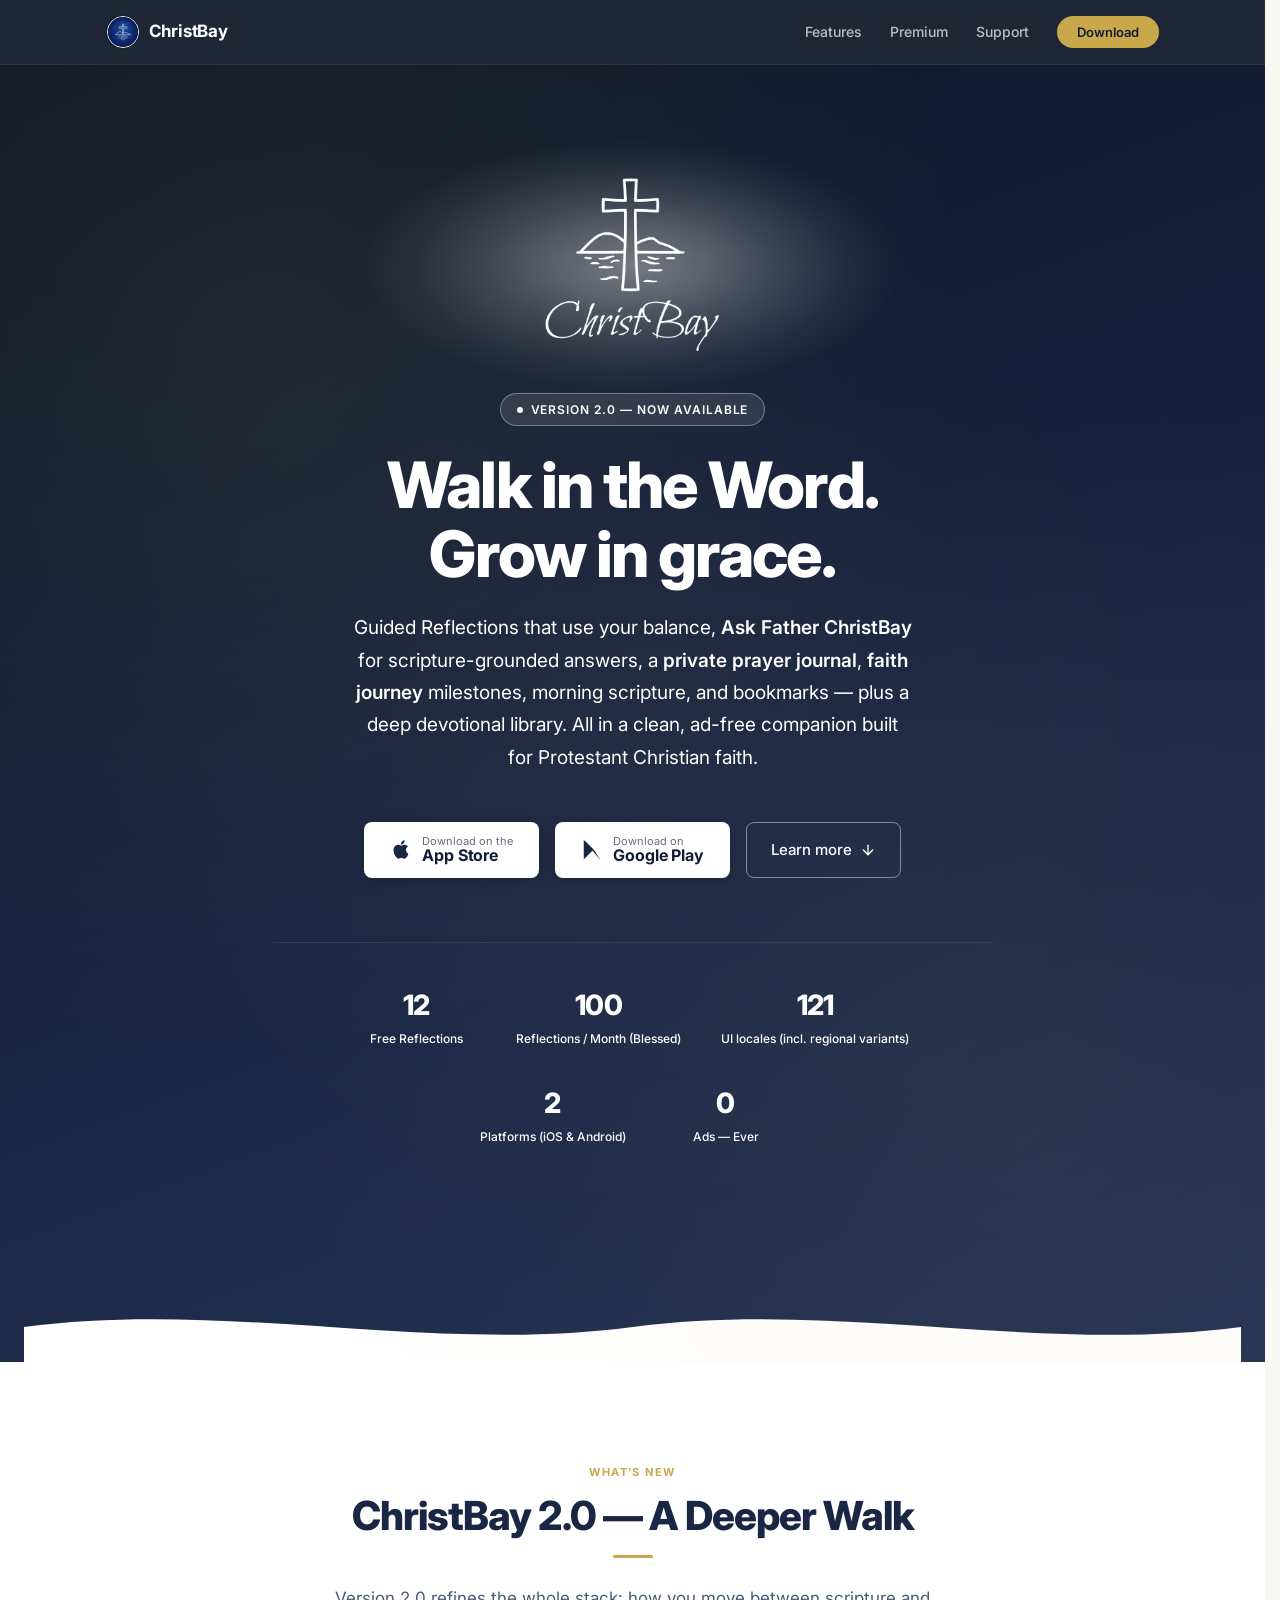
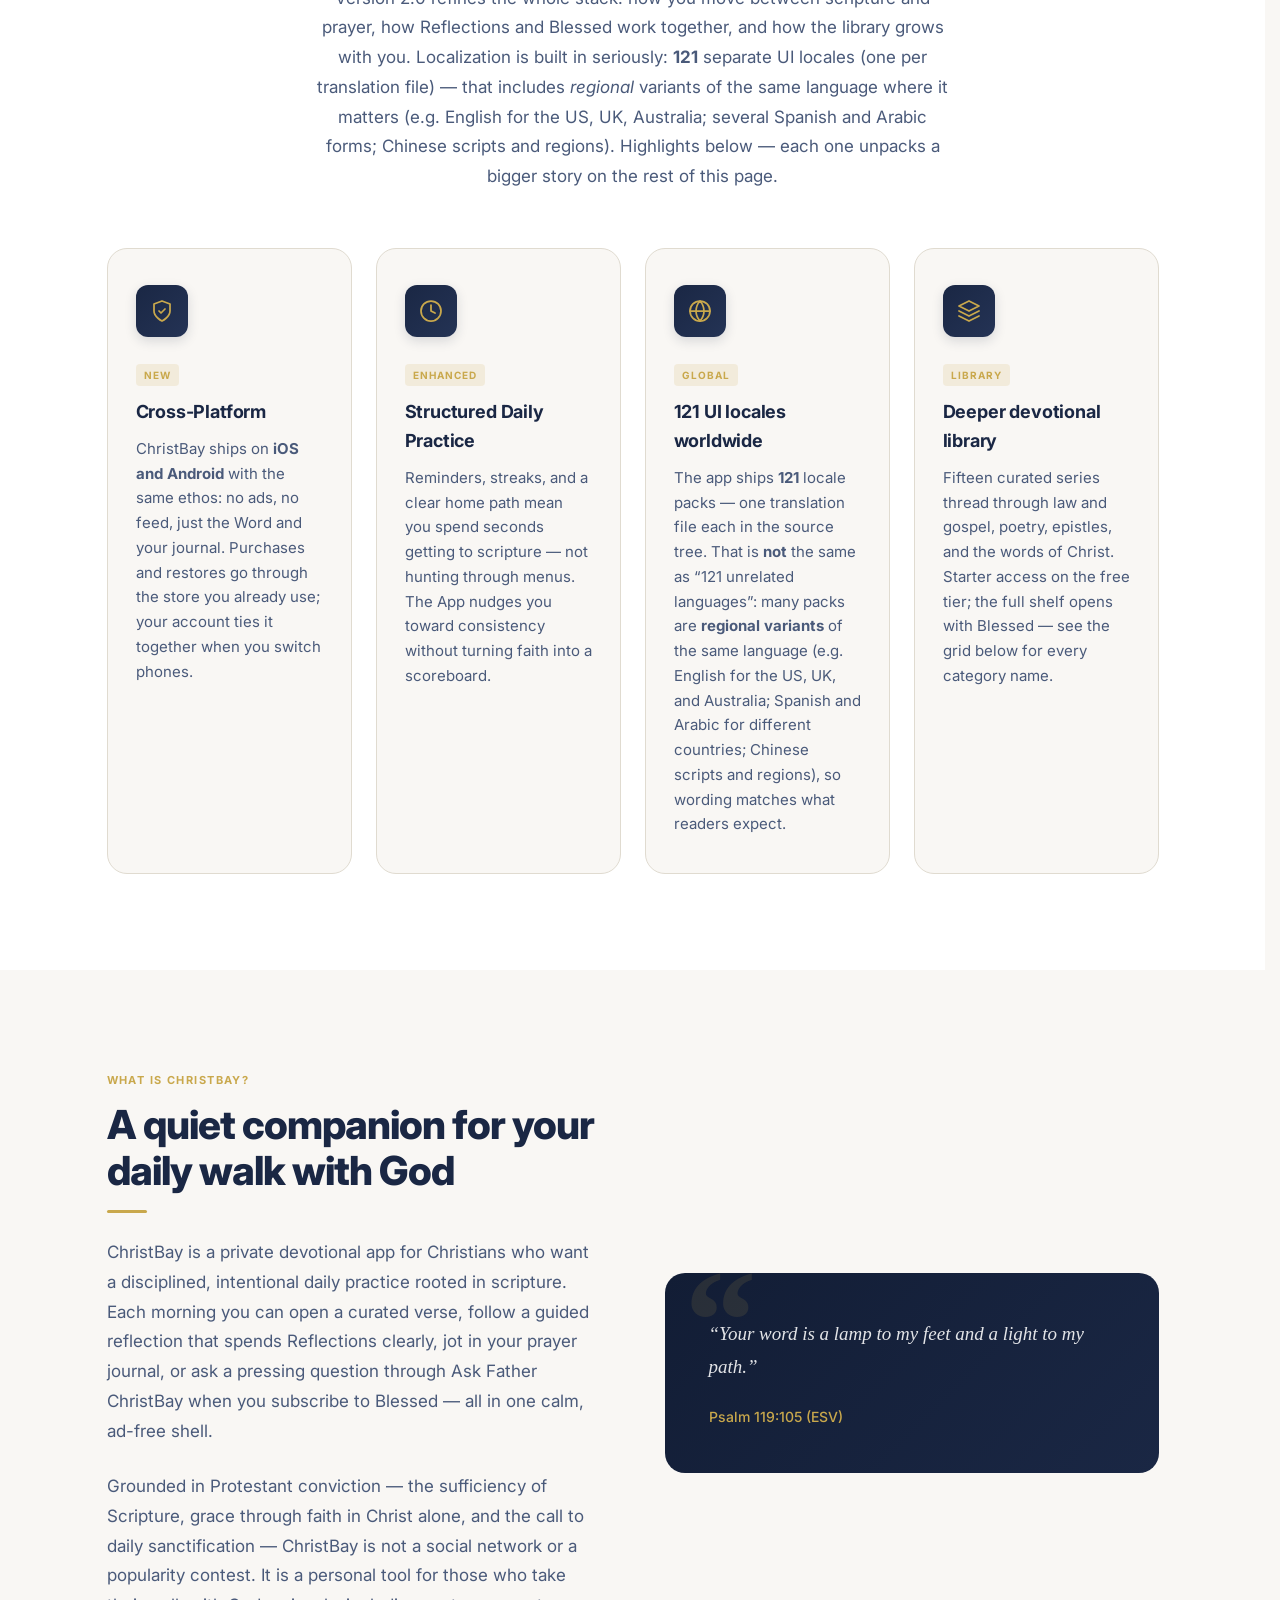
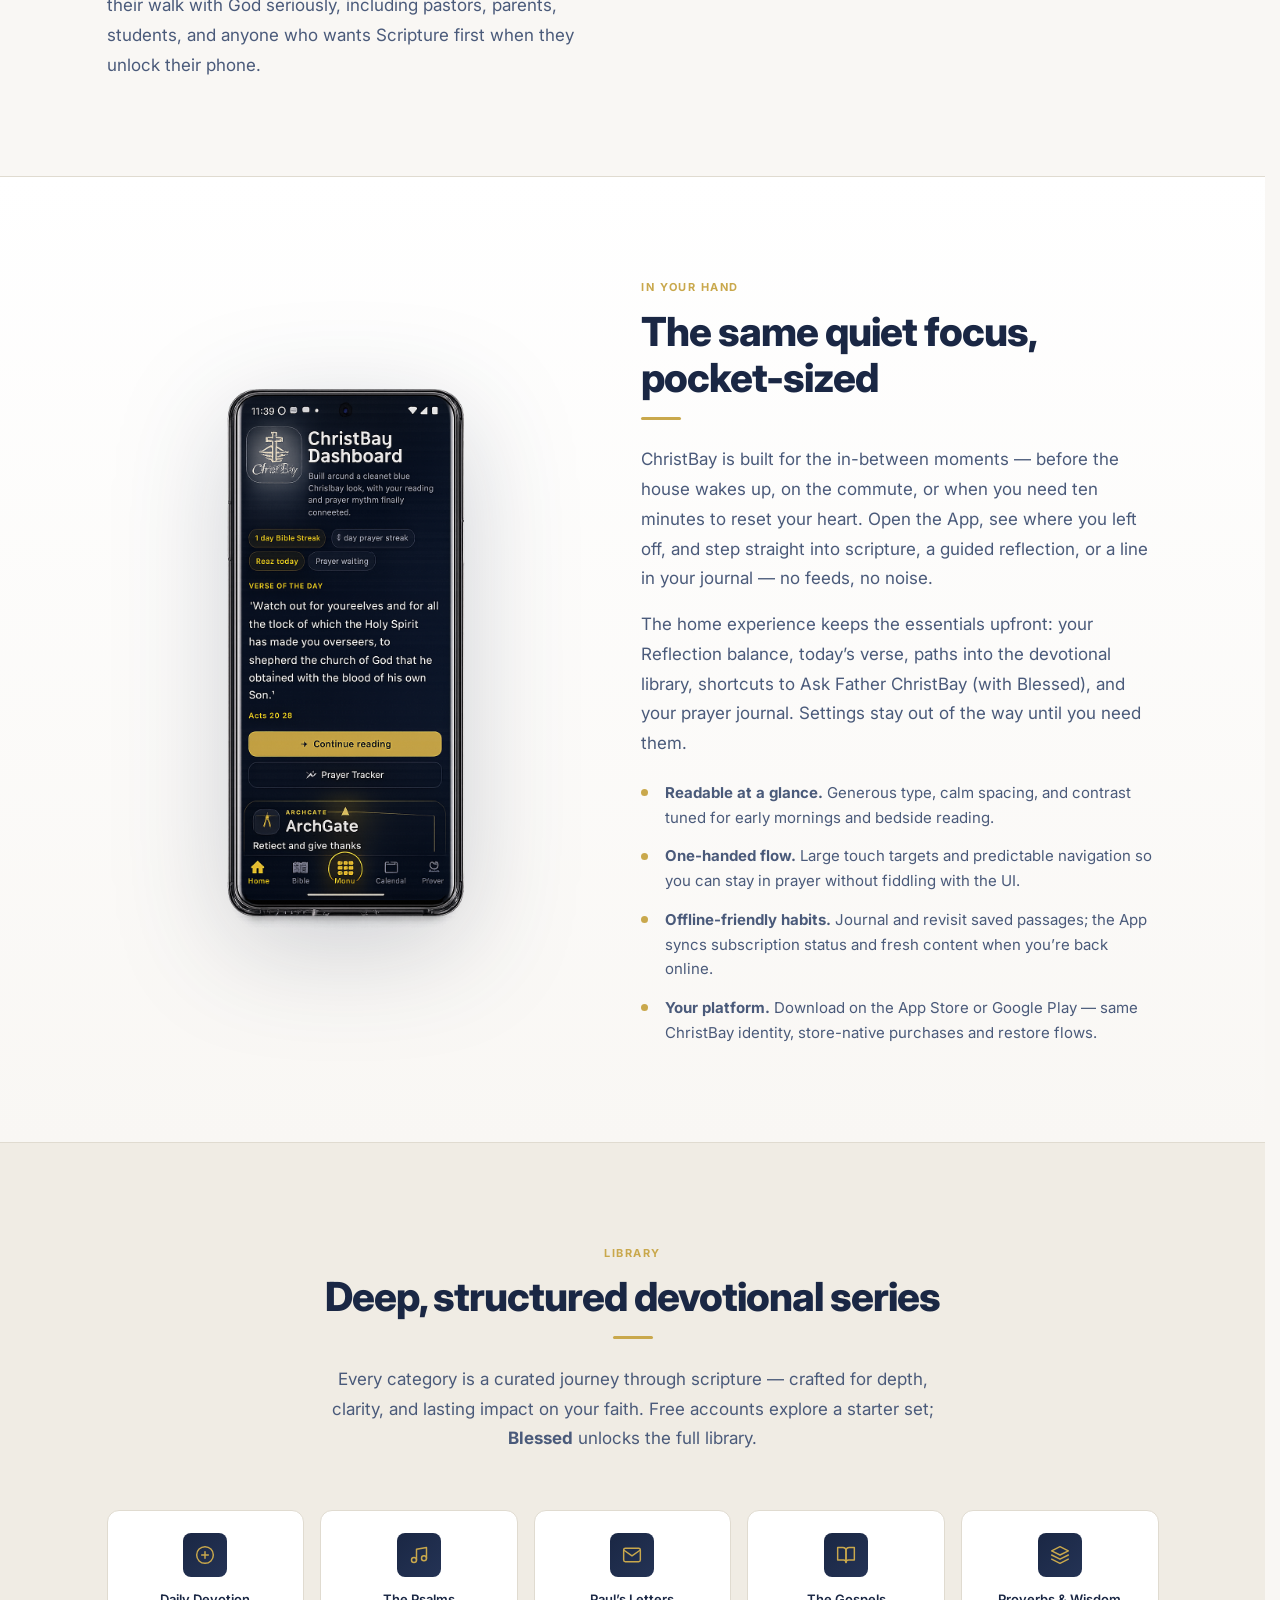
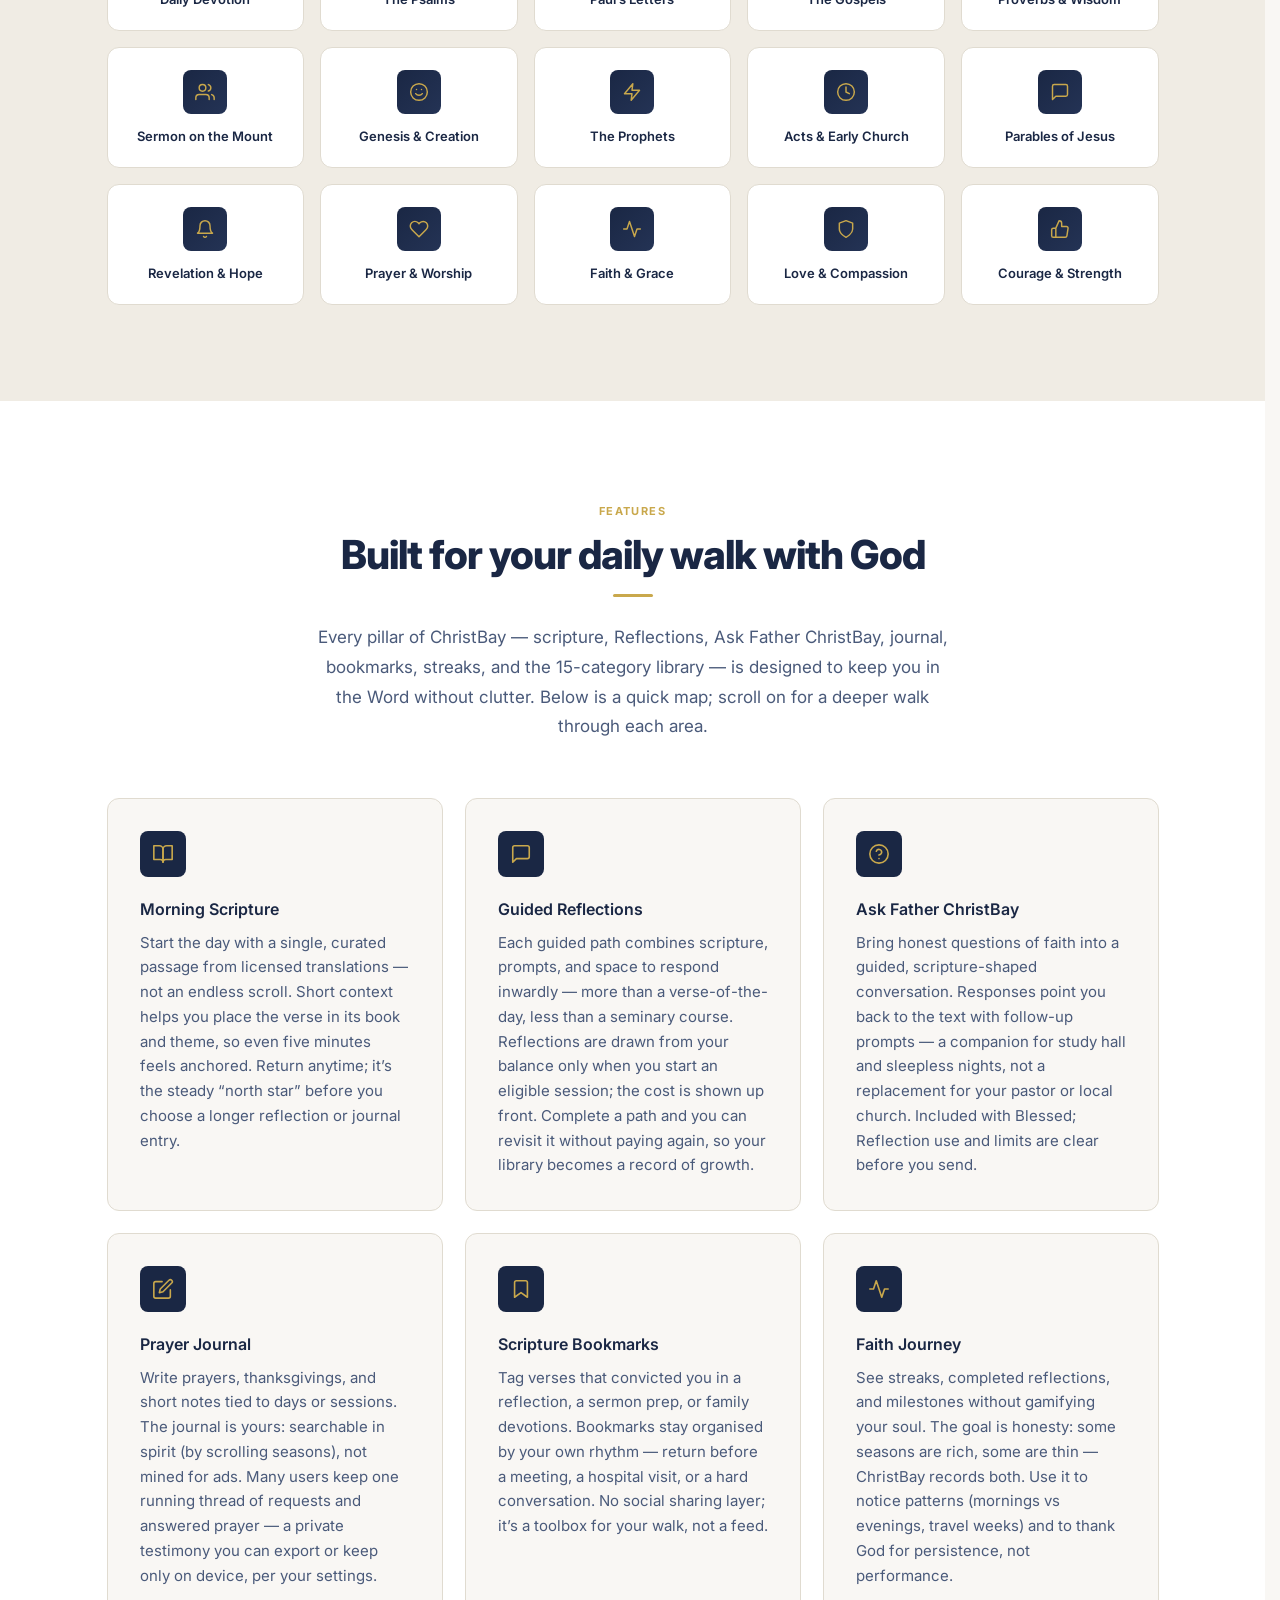
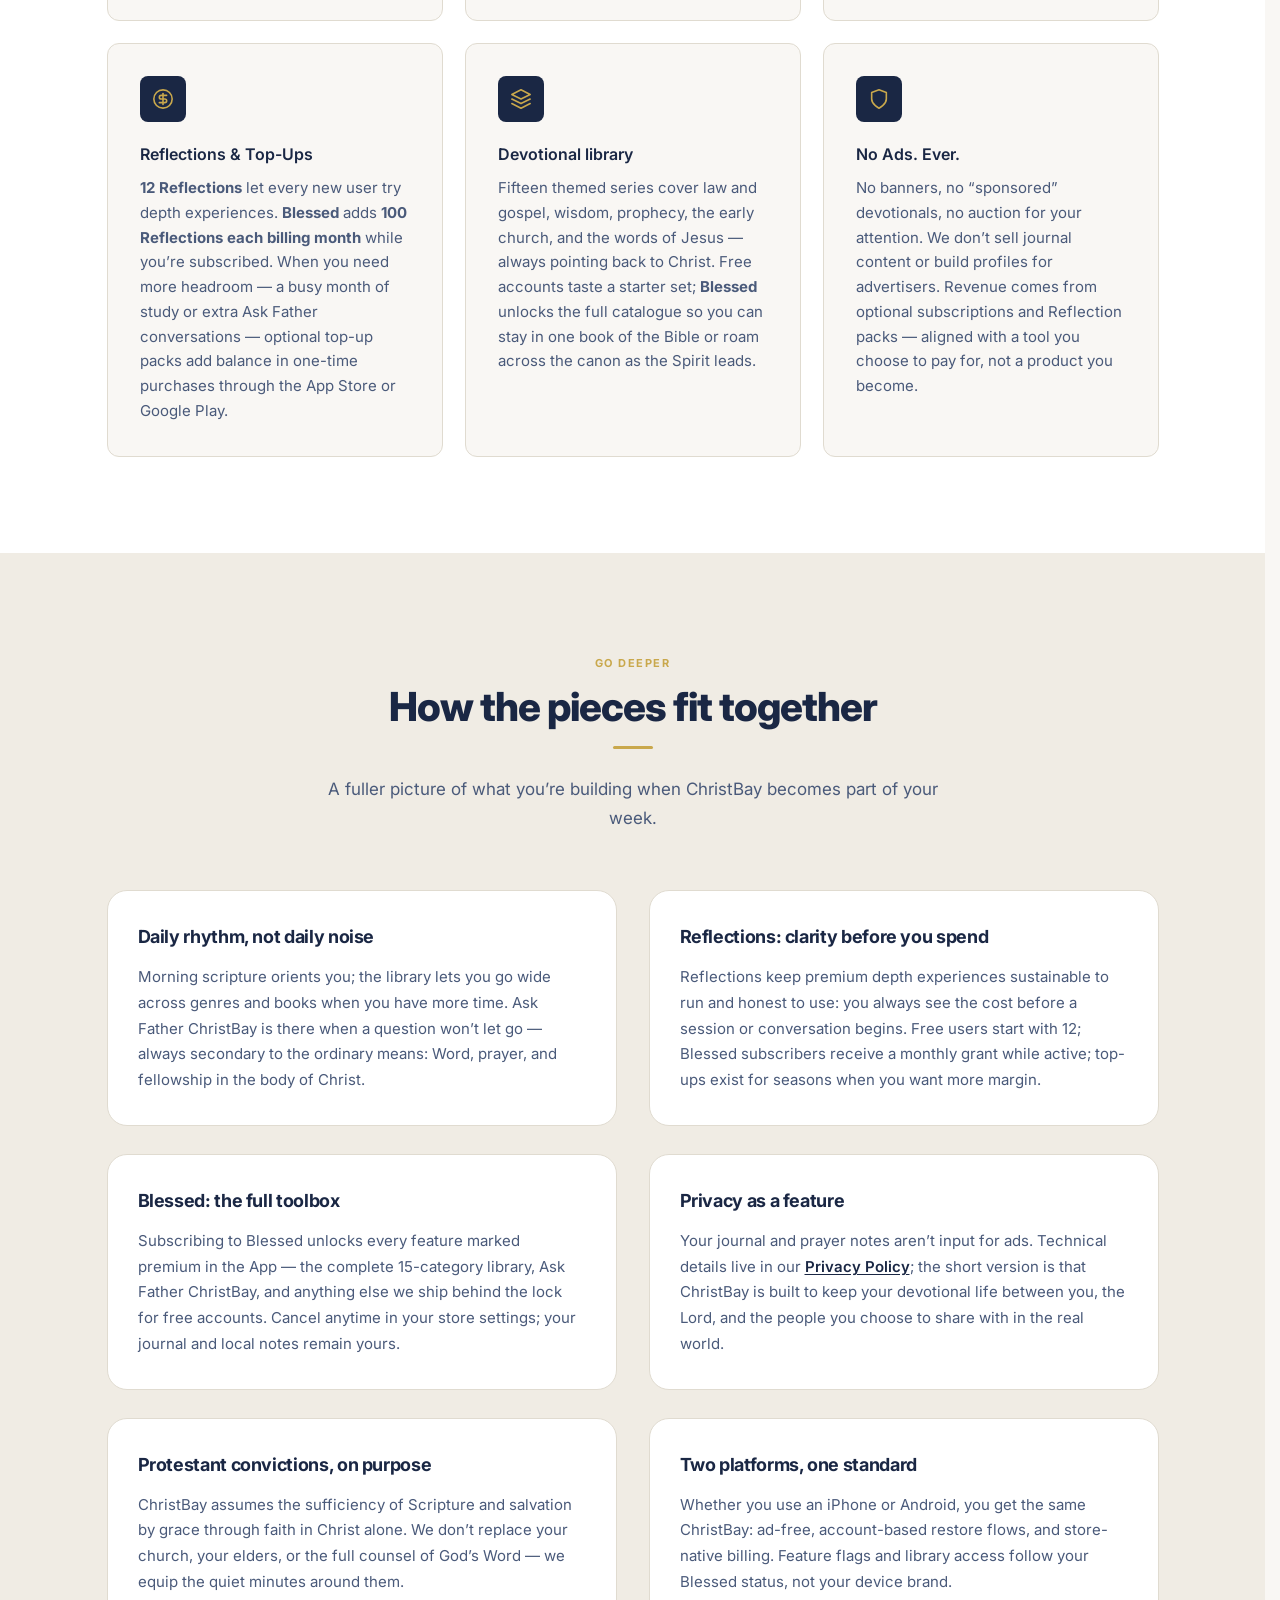
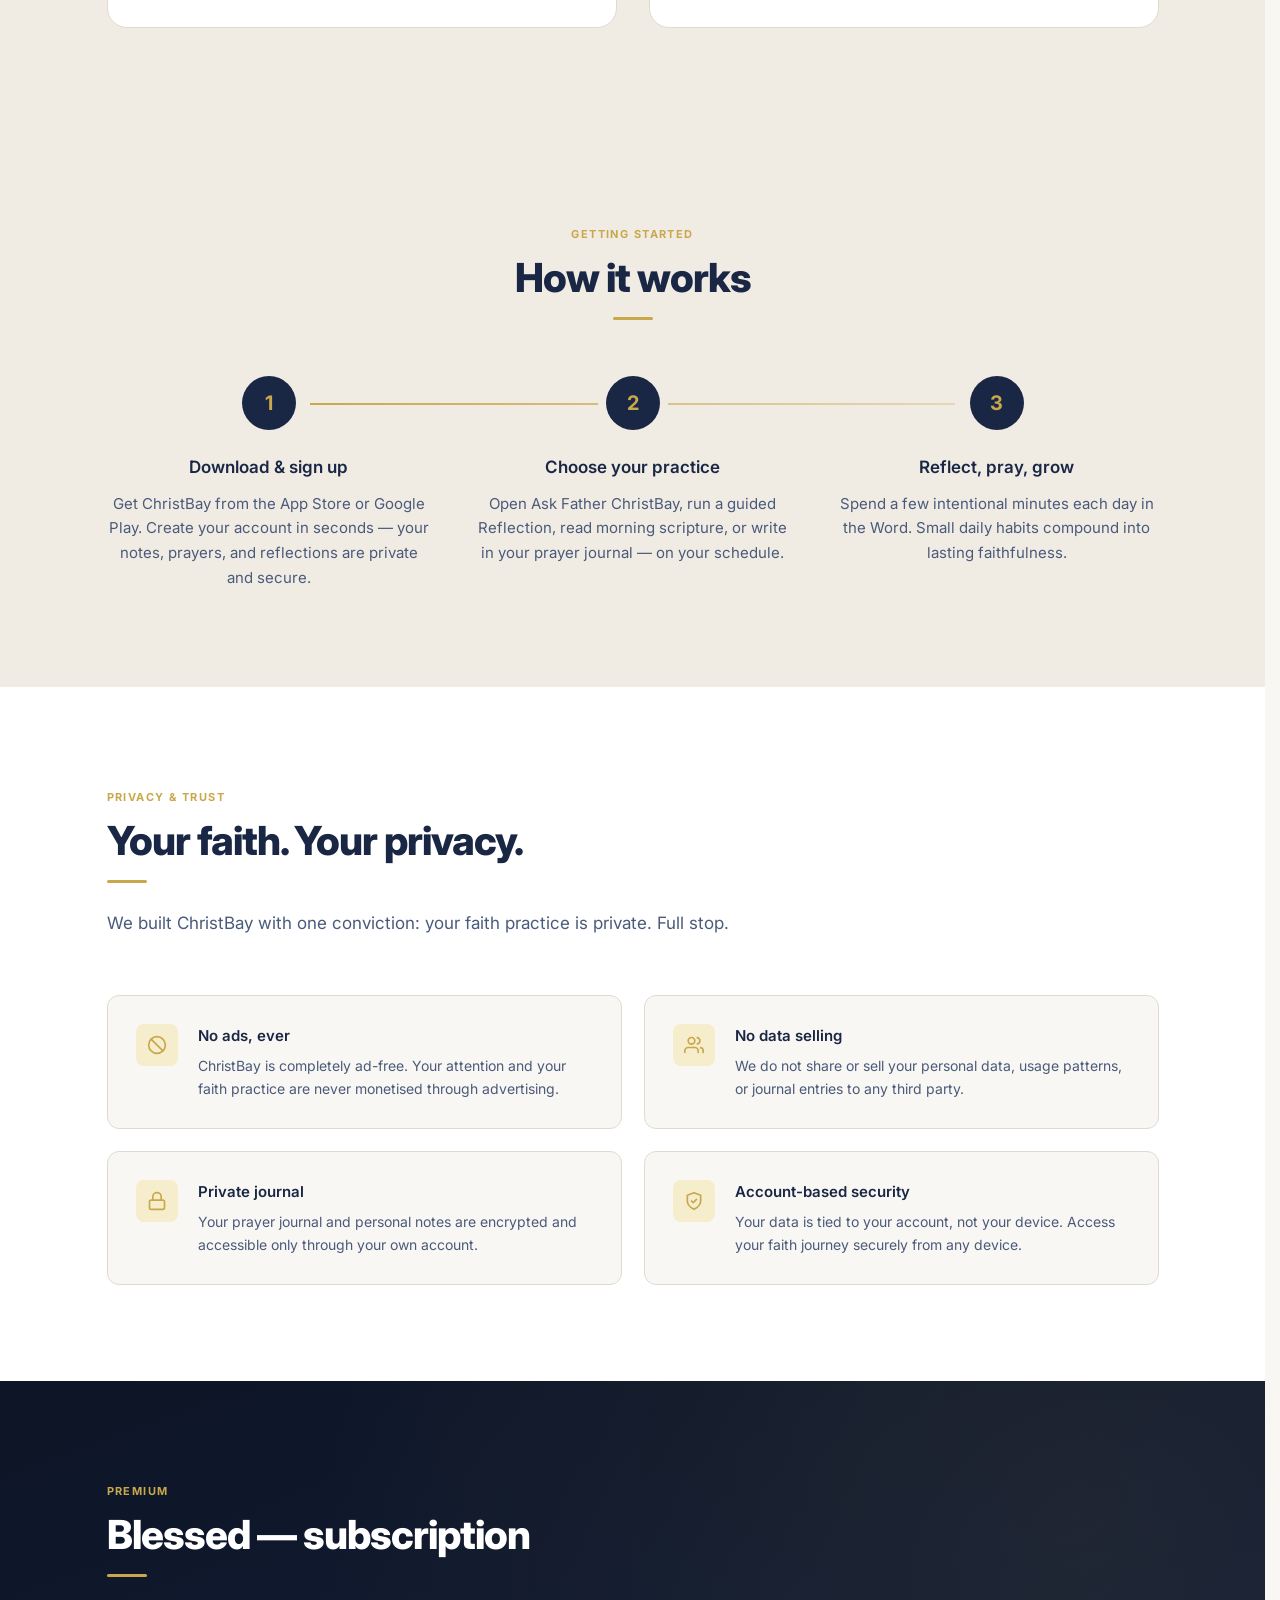
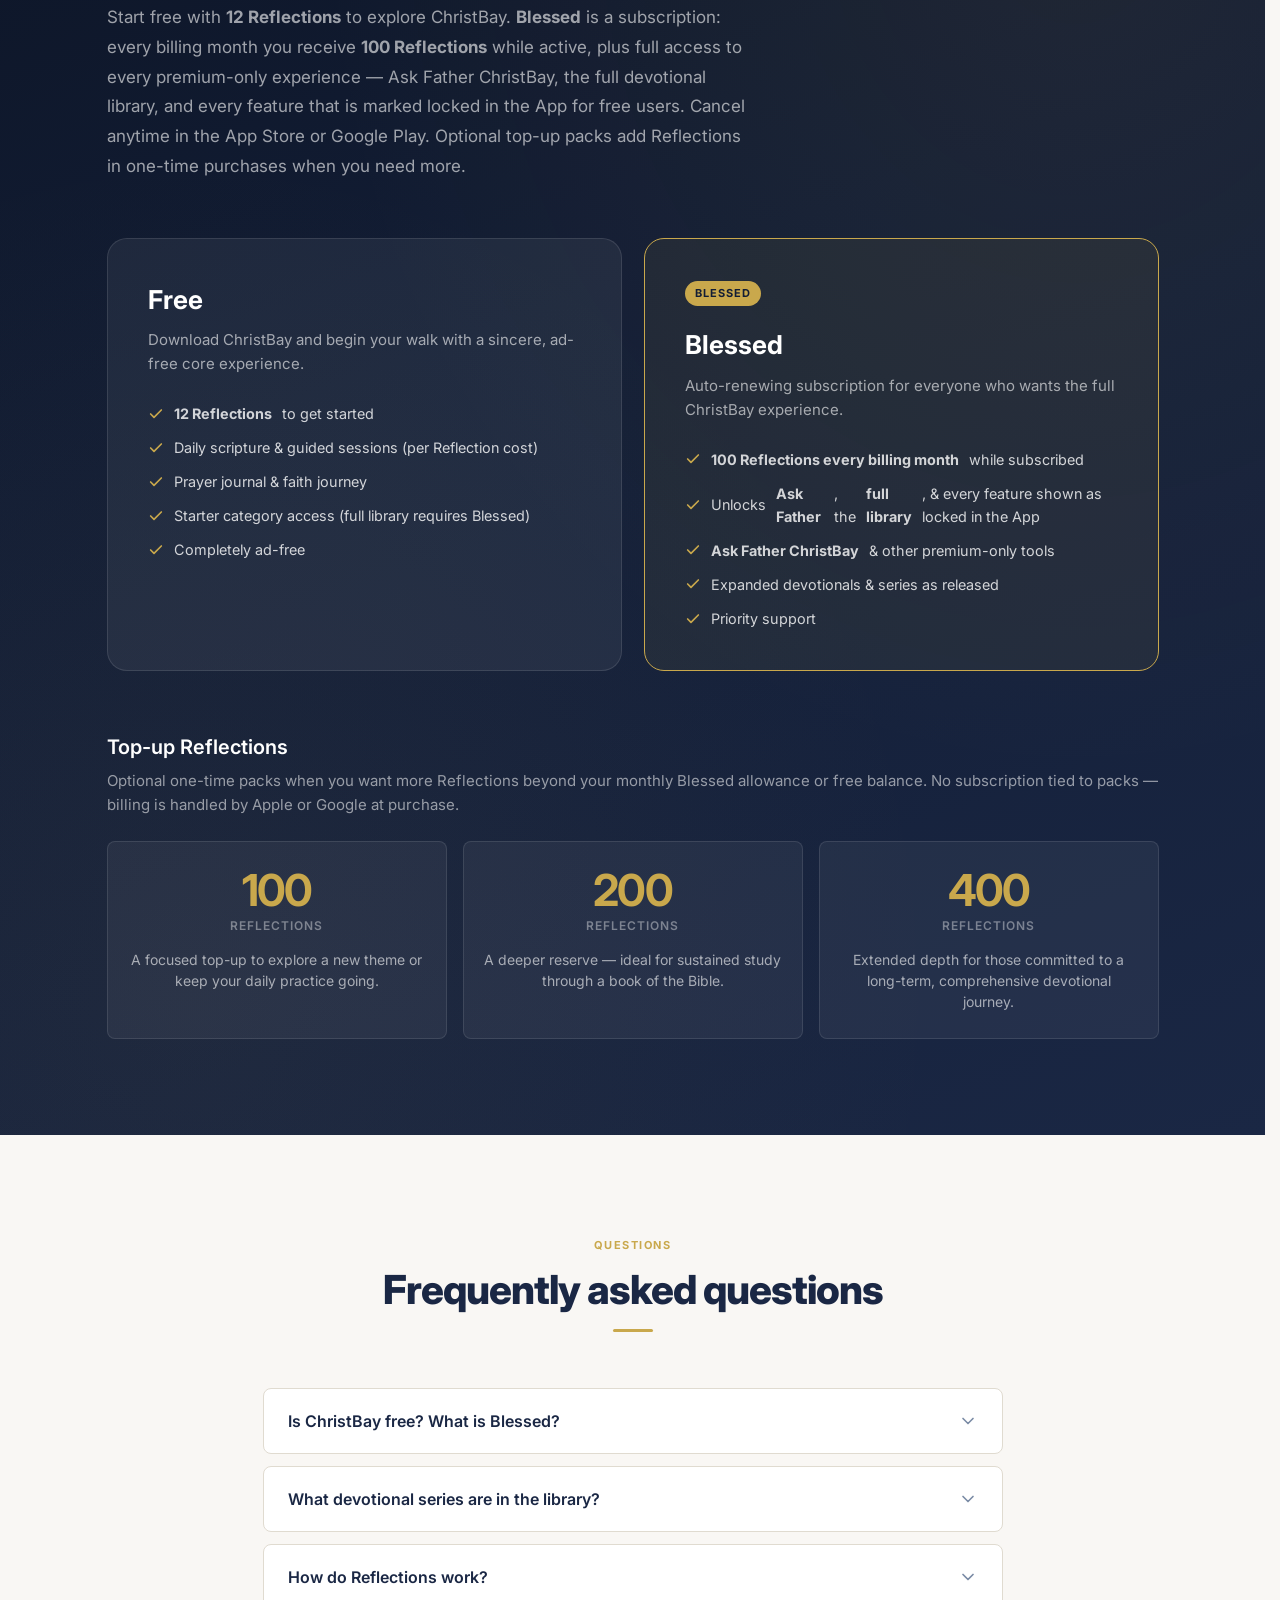
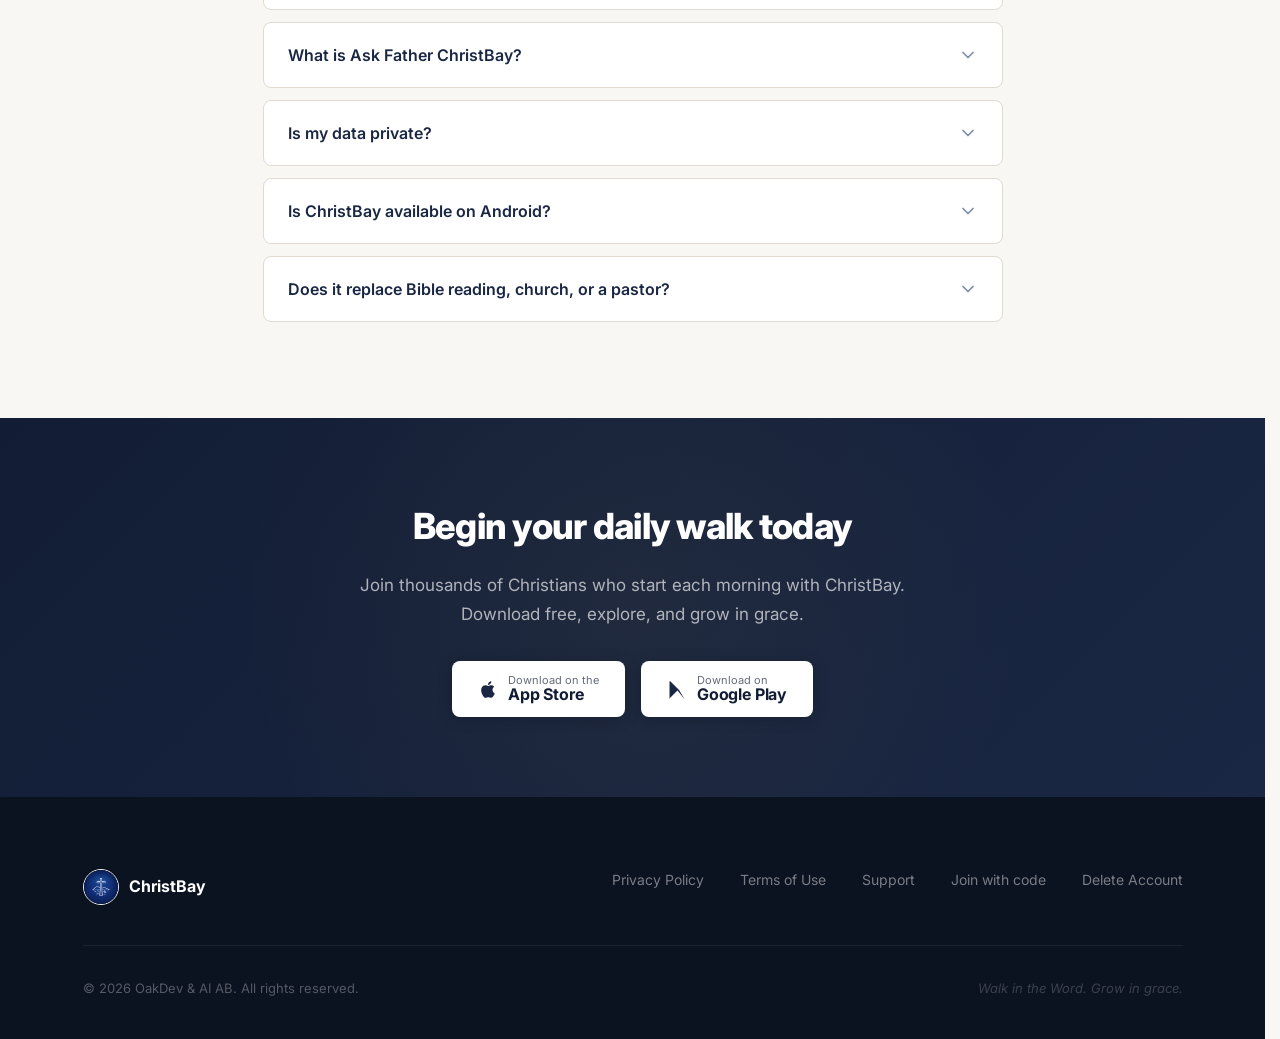
==== commit e1b17a85: "content about app updated" ====
--- a/index.html
+++ b/index.html
@@ -12,6 +12,7 @@
   <link rel="preconnect" href="https://fonts.googleapis.com" />
   <link rel="preconnect" href="https://fonts.gstatic.com" crossorigin />
   <link href="https://fonts.googleapis.com/css2?family=Inter:ital,wght@0,300;0,400;0,500;0,600;0,700;0,800;1,400&display=swap" rel="stylesheet" />
+  <link rel="stylesheet" href="/assets/css/site-nav.css" />
 
   <style>
     :root {
@@ -67,65 +68,6 @@
     .container { width: 100%; max-width: var(--max-width); margin: 0 auto; padding: 0 1.5rem; }
 
     /* ============================================================
-       Header / Navigation
-    ============================================================ */
-    .site-header {
-      position: sticky; top: 0; z-index: 100;
-      background: rgba(13, 21, 38, 0.92);
-      backdrop-filter: blur(18px); -webkit-backdrop-filter: blur(18px);
-      border-bottom: 1px solid rgba(201, 168, 76, 0.12);
-    }
-    .nav-inner {
-      display: flex; align-items: center; justify-content: space-between;
-      height: 64px; max-width: var(--max-width); margin: 0 auto; padding: 0 1.5rem;
-    }
-    .nav-brand { display: flex; align-items: center; gap: 0.625rem; }
-    .nav-brand img {
-      width: 32px; height: 32px; object-fit: cover;
-      border-radius: 50%;
-      border: 1px solid rgba(255, 255, 255, 0.95);
-      box-shadow: 0 0 0 1px rgba(0, 0, 0, 0.18);
-    }
-    .nav-brand-name { font-size: 1.0625rem; font-weight: 700; color: var(--white); letter-spacing: -0.01em; }
-    .nav-links { display: flex; align-items: center; gap: 1.75rem; }
-    .nav-links a {
-      font-size: 0.875rem; font-weight: 500;
-      color: rgba(255, 255, 255, 0.7); transition: color var(--transition);
-    }
-    .nav-links a:hover { color: var(--white); }
-    .nav-dropdown { position: relative; }
-    .nav-cta {
-      background: var(--gold); color: var(--navy-deep);
-      padding: 0.5rem 1.25rem; border-radius: 100px;
-      font-weight: 600; font-size: 0.8125rem;
-      border: none; cursor: pointer;
-      transition: background var(--transition), transform var(--transition);
-    }
-    .nav-cta:hover { background: var(--gold-light); transform: translateY(-1px); }
-    .nav-dropdown-menu {
-      position: absolute; top: 100%; right: 0; margin-top: 0.5rem;
-      background: var(--navy-light); border: 1px solid rgba(201, 168, 76, 0.2);
-      border-radius: 8px; min-width: 170px;
-      box-shadow: 0 8px 24px rgba(26, 39, 68, 0.25);
-      opacity: 0; visibility: hidden; transform: translateY(-8px);
-      transition: opacity var(--transition), visibility var(--transition), transform var(--transition);
-      z-index: 1000; overflow: hidden;
-    }
-    .nav-dropdown-menu.open { opacity: 1; visibility: visible; transform: translateY(0); }
-    .nav-dropdown-item {
-      display: flex; align-items: center; gap: 0.75rem;
-      padding: 0.75rem 1rem; color: var(--white);
-      font-size: 0.875rem; font-weight: 500;
-      transition: background var(--transition), color var(--transition);
-    }
-    .nav-dropdown-item:hover { background: rgba(201, 168, 76, 0.15); color: var(--gold-light); }
-    .nav-dropdown-item svg { flex-shrink: 0; }
-    @media (max-width: 600px) {
-      .nav-links { gap: 1rem; }
-      .nav-links a.nav-text { display: none; }
-    }
-
-    /* ============================================================
        Hero
     ============================================================ */
     .hero {
@@ -254,7 +196,7 @@
       display: flex; gap: 2rem 2.5rem; flex-wrap: wrap; justify-content: center; margin-top: 4rem;
       padding-top: 2.5rem; border-top: 1px solid rgba(255, 255, 255, 0.08);
     }
-    .hero-stat { text-align: center; flex: 0 1 auto; min-width: 7.5rem; max-width: 11rem; }
+    .hero-stat { text-align: center; flex: 0 1 auto; min-width: 7.5rem; max-width: 12.5rem; }
     .hero-stat-value { font-size: 1.75rem; font-weight: 800; color: #ffffff; letter-spacing: -0.03em; }
     .hero-stat-label { font-size: 0.75rem; color: #ffffff; font-weight: 500; margin-top: 0.125rem; }
     @media (max-width: 520px) {
@@ -292,7 +234,7 @@
        What's New (2.0 Highlights)
     ============================================================ */
     .whats-new { background: var(--white); }
-    .new-grid { display: grid; grid-template-columns: repeat(3, 1fr); gap: 1.5rem; }
+    .new-grid { display: grid; grid-template-columns: repeat(4, 1fr); gap: 1.5rem; }
     .new-card {
       position: relative; background: var(--warm-white);
       border: 1px solid var(--border); border-radius: var(--radius-lg);
@@ -321,7 +263,7 @@
       background: rgba(201, 168, 76, 0.15); color: var(--gold);
       padding: 0.2rem 0.5rem; border-radius: 4px; margin-bottom: 0.75rem;
     }
-    @media (max-width: 900px) { .new-grid { grid-template-columns: repeat(2, 1fr); } }
+    @media (max-width: 1100px) { .new-grid { grid-template-columns: repeat(2, 1fr); } }
     @media (max-width: 520px) { .new-grid { grid-template-columns: 1fr; } }
 
     /* ============================================================
@@ -699,11 +641,11 @@
         <span class="nav-brand-name">ChristBay</span>
       </a>
       <div class="nav-links">
-        <a href="#features" class="nav-text">Features</a>
-        <a href="#premium" class="nav-text">Premium</a>
+        <a href="/#features" class="nav-text">Features</a>
+        <a href="/#premium" class="nav-text">Premium</a>
         <a href="/support/" class="nav-text">Support</a>
         <div class="nav-dropdown">
-          <button class="nav-cta" id="download-toggle" aria-expanded="false" aria-haspopup="true" aria-label="Download options">
+          <button type="button" class="nav-cta" id="download-toggle" aria-expanded="false" aria-haspopup="true" aria-label="Download options">
             Download
           </button>
           <div class="nav-dropdown-menu" id="download-menu">
@@ -760,6 +702,7 @@
             <svg viewBox="0 0 24 24" width="16" height="16" aria-hidden="true" focusable="false" fill="none" stroke="currentColor" stroke-width="2" stroke-linecap="round" stroke-linejoin="round"><line x1="12" y1="5" x2="12" y2="19"/><polyline points="19 12 12 19 5 12"/></svg>
           </a>
         </div>
+        <!-- 121 = number of app_*.arb files / AppLocalizations.supportedLocales (each locale can be a regional variant, e.g. en_US vs en_GB) -->
         <div class="hero-stats">
           <div class="hero-stat">
             <p class="hero-stat-value">12</p>
@@ -768,6 +711,10 @@
           <div class="hero-stat">
             <p class="hero-stat-value">100</p>
             <p class="hero-stat-label">Reflections / Month (Blessed)</p>
+          </div>
+          <div class="hero-stat">
+            <p class="hero-stat-value">121</p>
+            <p class="hero-stat-label">UI locales (incl. regional variants)</p>
           </div>
           <div class="hero-stat">
             <p class="hero-stat-value">2</p>
@@ -794,7 +741,7 @@
           <h2 class="section-title" id="new-heading">ChristBay 2.0 &mdash; A Deeper Walk</h2>
           <div class="divider centered"></div>
           <br />
-          <p class="section-body">Version 2.0 refines the whole stack: how you move between scripture and prayer, how Reflections and Blessed work together, and how the library grows with you. Three headlines below &mdash; each one unpacks a bigger story on the rest of this page.</p>
+          <p class="section-body">Version 2.0 refines the whole stack: how you move between scripture and prayer, how Reflections and Blessed work together, and how the library grows with you. Localization is built in seriously: <strong>121</strong> separate UI locales (one per translation file) &mdash; that includes <em>regional</em> variants of the same language where it matters (e.g. English for the US, UK, Australia; several Spanish and Arabic forms; Chinese scripts and regions). Highlights below &mdash; each one unpacks a bigger story on the rest of this page.</p>
         </div>
         <div class="new-grid">
           <article class="new-card reveal">
@@ -812,6 +759,14 @@
             <span class="new-tag">Enhanced</span>
             <h3>Structured Daily Practice</h3>
             <p>Reminders, streaks, and a clear home path mean you spend seconds getting to scripture &mdash; not hunting through menus. The App nudges you toward consistency without turning faith into a scoreboard.</p>
+          </article>
+          <article class="new-card reveal reveal-d3">
+            <div class="new-card-icon" aria-hidden="true">
+              <svg viewBox="0 0 24 24"><circle cx="12" cy="12" r="10"/><path d="M2 12h20M12 2a15.3 15.3 0 0 1 4 10 15.3 15.3 0 0 1-4 10 15.3 15.3 0 0 1-4-10 15.3 15.3 0 0 1 4-10z"/></svg>
+            </div>
+            <span class="new-tag">Global</span>
+            <h3>121 UI locales worldwide</h3>
+            <p>The app ships <strong>121</strong> locale packs &mdash; one translation file each in the source tree. That is <strong>not</strong> the same as &ldquo;121 unrelated languages&rdquo;: many packs are <strong>regional variants</strong> of the same language (e.g. English for the US, UK, and Australia; Spanish and Arabic for different countries; Chinese scripts and regions), so wording matches what readers expect.</p>
           </article>
           <article class="new-card reveal reveal-d4">
             <div class="new-card-icon" aria-hidden="true">
--- a/assets/css/site-nav.css
+++ b/assets/css/site-nav.css
@@ -0,0 +1,145 @@
+/* Shared primary navigation — load after fonts; pages must define :root tokens (--max-width, --transition, colors). */
+
+html {
+  scrollbar-gutter: stable;
+}
+
+.site-header {
+  position: sticky;
+  top: 0;
+  z-index: 100;
+  background: rgba(13, 21, 38, 0.92);
+  backdrop-filter: blur(18px);
+  -webkit-backdrop-filter: blur(18px);
+  border-bottom: 1px solid rgba(201, 168, 76, 0.12);
+}
+
+.nav-inner {
+  display: flex;
+  align-items: center;
+  justify-content: space-between;
+  height: 64px;
+  max-width: var(--max-width);
+  margin: 0 auto;
+  padding: 0 1.5rem;
+}
+
+.nav-brand {
+  display: flex;
+  align-items: center;
+  gap: 0.625rem;
+}
+
+.nav-brand img {
+  width: 32px;
+  height: 32px;
+  object-fit: cover;
+  border-radius: 50%;
+  border: 1px solid rgba(255, 255, 255, 0.95);
+  box-shadow: 0 0 0 1px rgba(0, 0, 0, 0.18);
+}
+
+.nav-brand-name {
+  font-size: 1.0625rem;
+  font-weight: 700;
+  color: var(--white);
+  letter-spacing: -0.01em;
+}
+
+.nav-links {
+  display: flex;
+  align-items: center;
+  gap: 1.75rem;
+}
+
+.nav-links a {
+  font-size: 0.875rem;
+  font-weight: 500;
+  color: rgba(255, 255, 255, 0.7);
+  transition: color var(--transition);
+}
+
+.nav-links a:hover {
+  color: var(--white);
+}
+
+/* Bold active state shifts width with space-between; keep weight 500 and use color only */
+.nav-links a.nav-text[aria-current="page"] {
+  color: var(--white);
+  font-weight: 500;
+}
+
+.nav-dropdown {
+  position: relative;
+}
+
+.nav-cta {
+  background: var(--gold);
+  color: var(--navy-deep);
+  padding: 0.5rem 1.25rem;
+  border-radius: 100px;
+  font-weight: 600;
+  font-size: 0.8125rem;
+  border: none;
+  cursor: pointer;
+  font-family: inherit;
+  transition: background var(--transition), transform var(--transition);
+}
+
+.nav-cta:hover {
+  background: var(--gold-light);
+  transform: translateY(-1px);
+}
+
+.nav-dropdown-menu {
+  position: absolute;
+  top: 100%;
+  right: 0;
+  margin-top: 0.5rem;
+  background: var(--navy-light);
+  border: 1px solid rgba(201, 168, 76, 0.2);
+  border-radius: 8px;
+  min-width: 170px;
+  box-shadow: 0 8px 24px rgba(26, 39, 68, 0.25);
+  opacity: 0;
+  visibility: hidden;
+  transform: translateY(-8px);
+  transition: opacity var(--transition), visibility var(--transition), transform var(--transition);
+  z-index: 1000;
+  overflow: hidden;
+}
+
+.nav-dropdown-menu.open {
+  opacity: 1;
+  visibility: visible;
+  transform: translateY(0);
+}
+
+.nav-dropdown-item {
+  display: flex;
+  align-items: center;
+  gap: 0.75rem;
+  padding: 0.75rem 1rem;
+  color: var(--white);
+  font-size: 0.875rem;
+  font-weight: 500;
+  transition: background var(--transition), color var(--transition);
+}
+
+.nav-dropdown-item:hover {
+  background: rgba(201, 168, 76, 0.15);
+  color: var(--gold-light);
+}
+
+.nav-dropdown-item svg {
+  flex-shrink: 0;
+}
+
+@media (max-width: 600px) {
+  .nav-links {
+    gap: 1rem;
+  }
+  .nav-links a.nav-text {
+    display: none;
+  }
+}
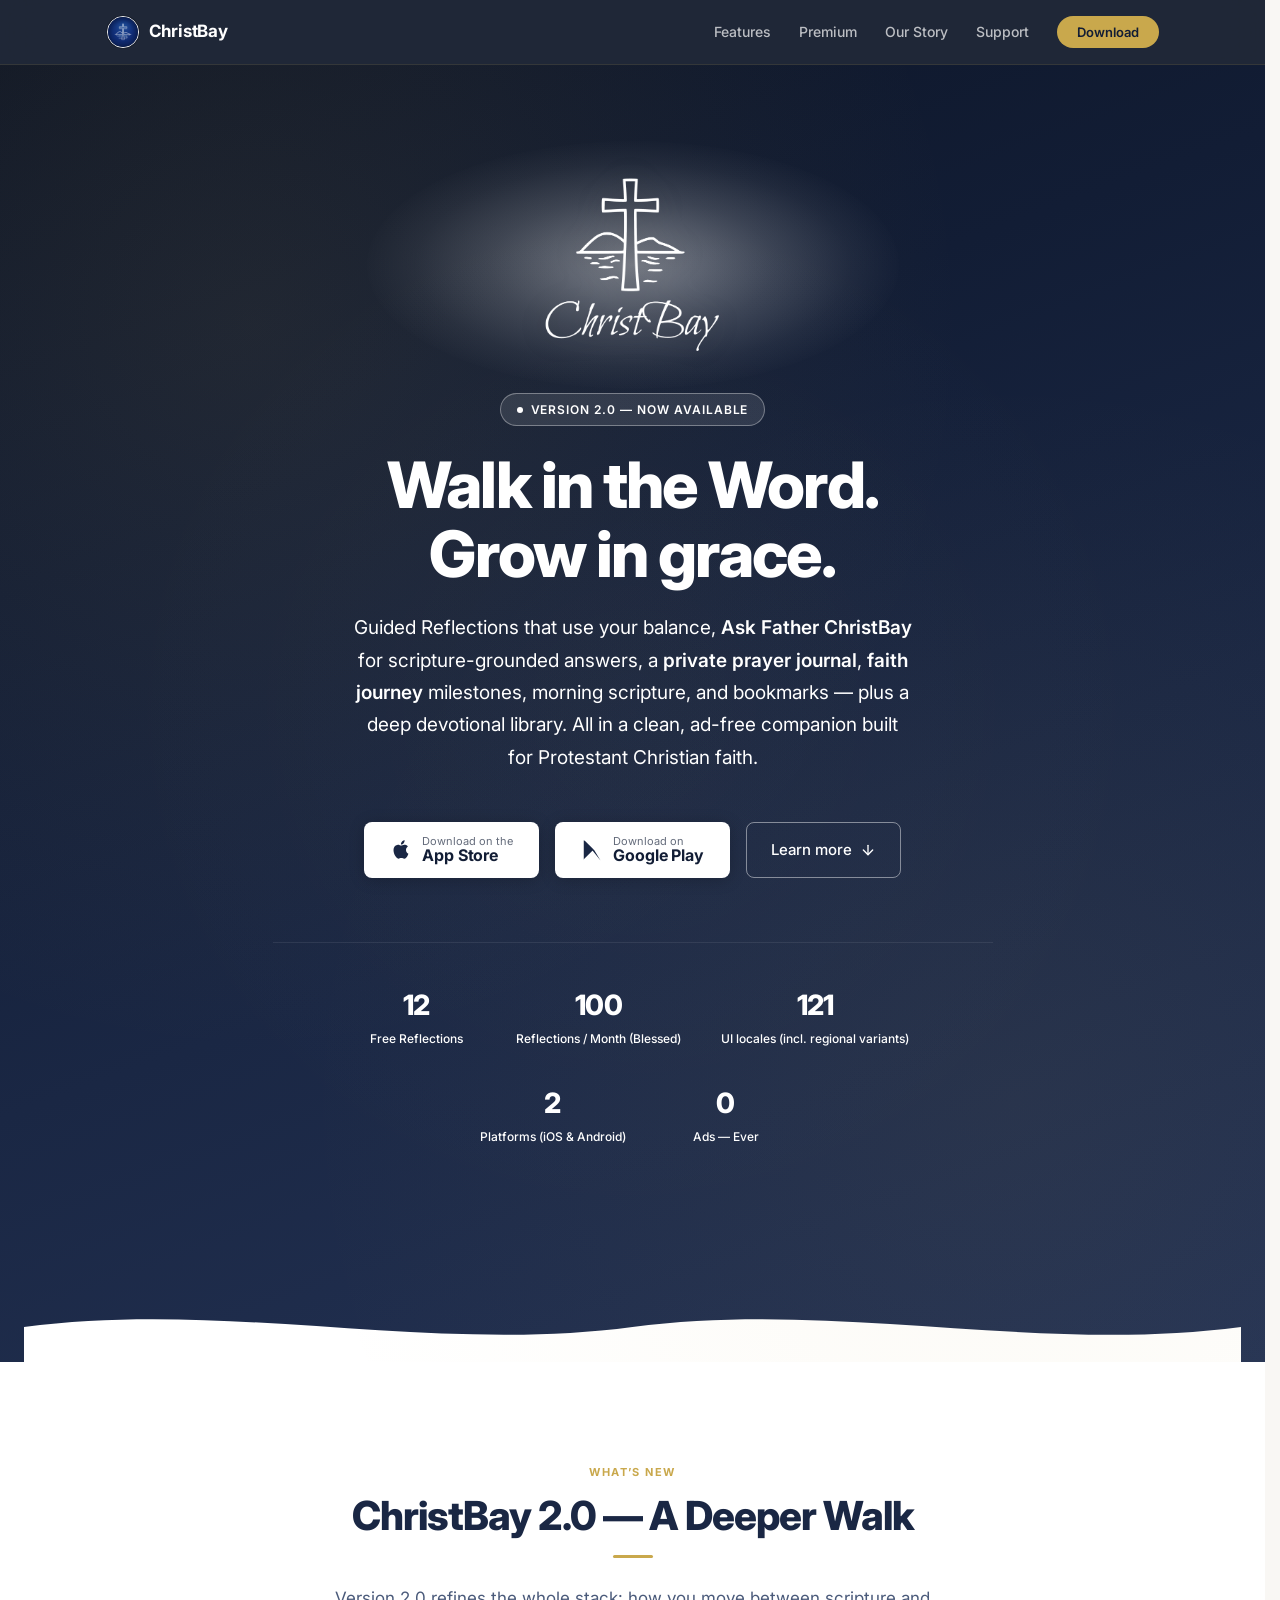
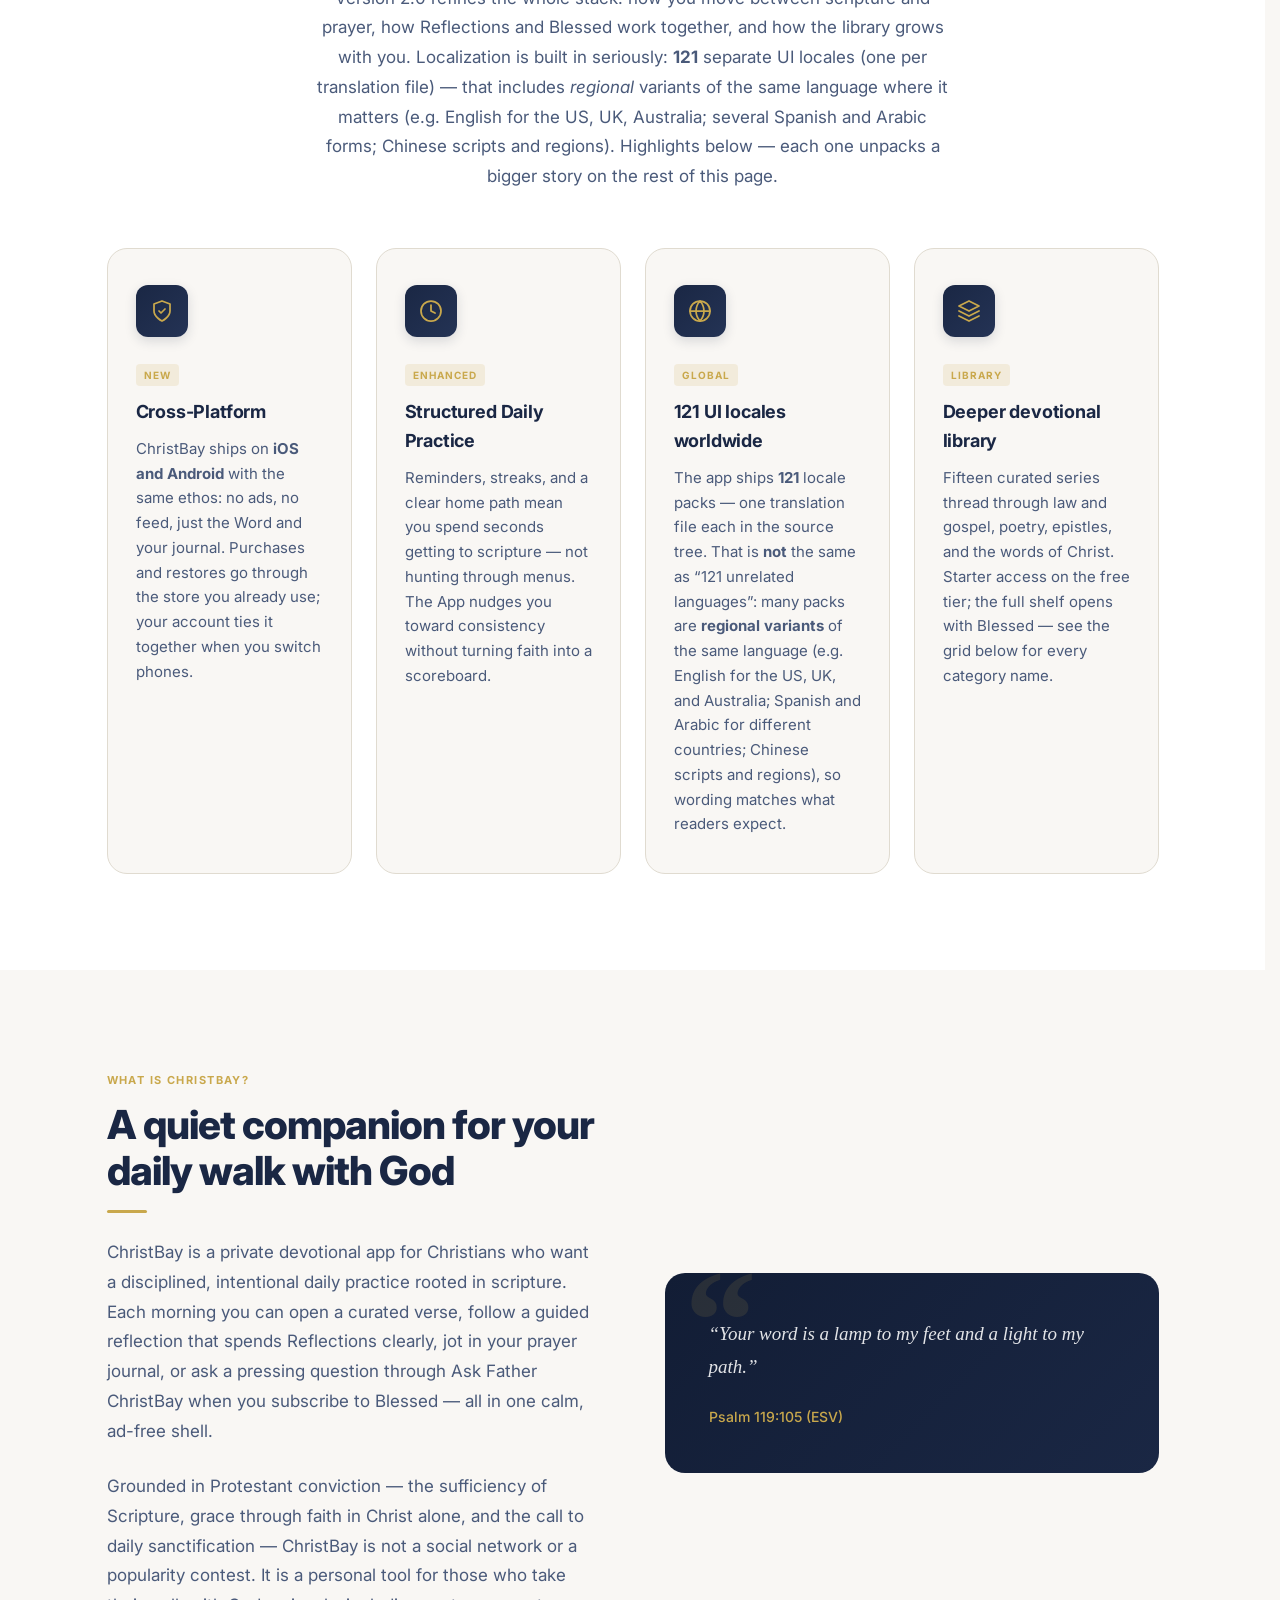
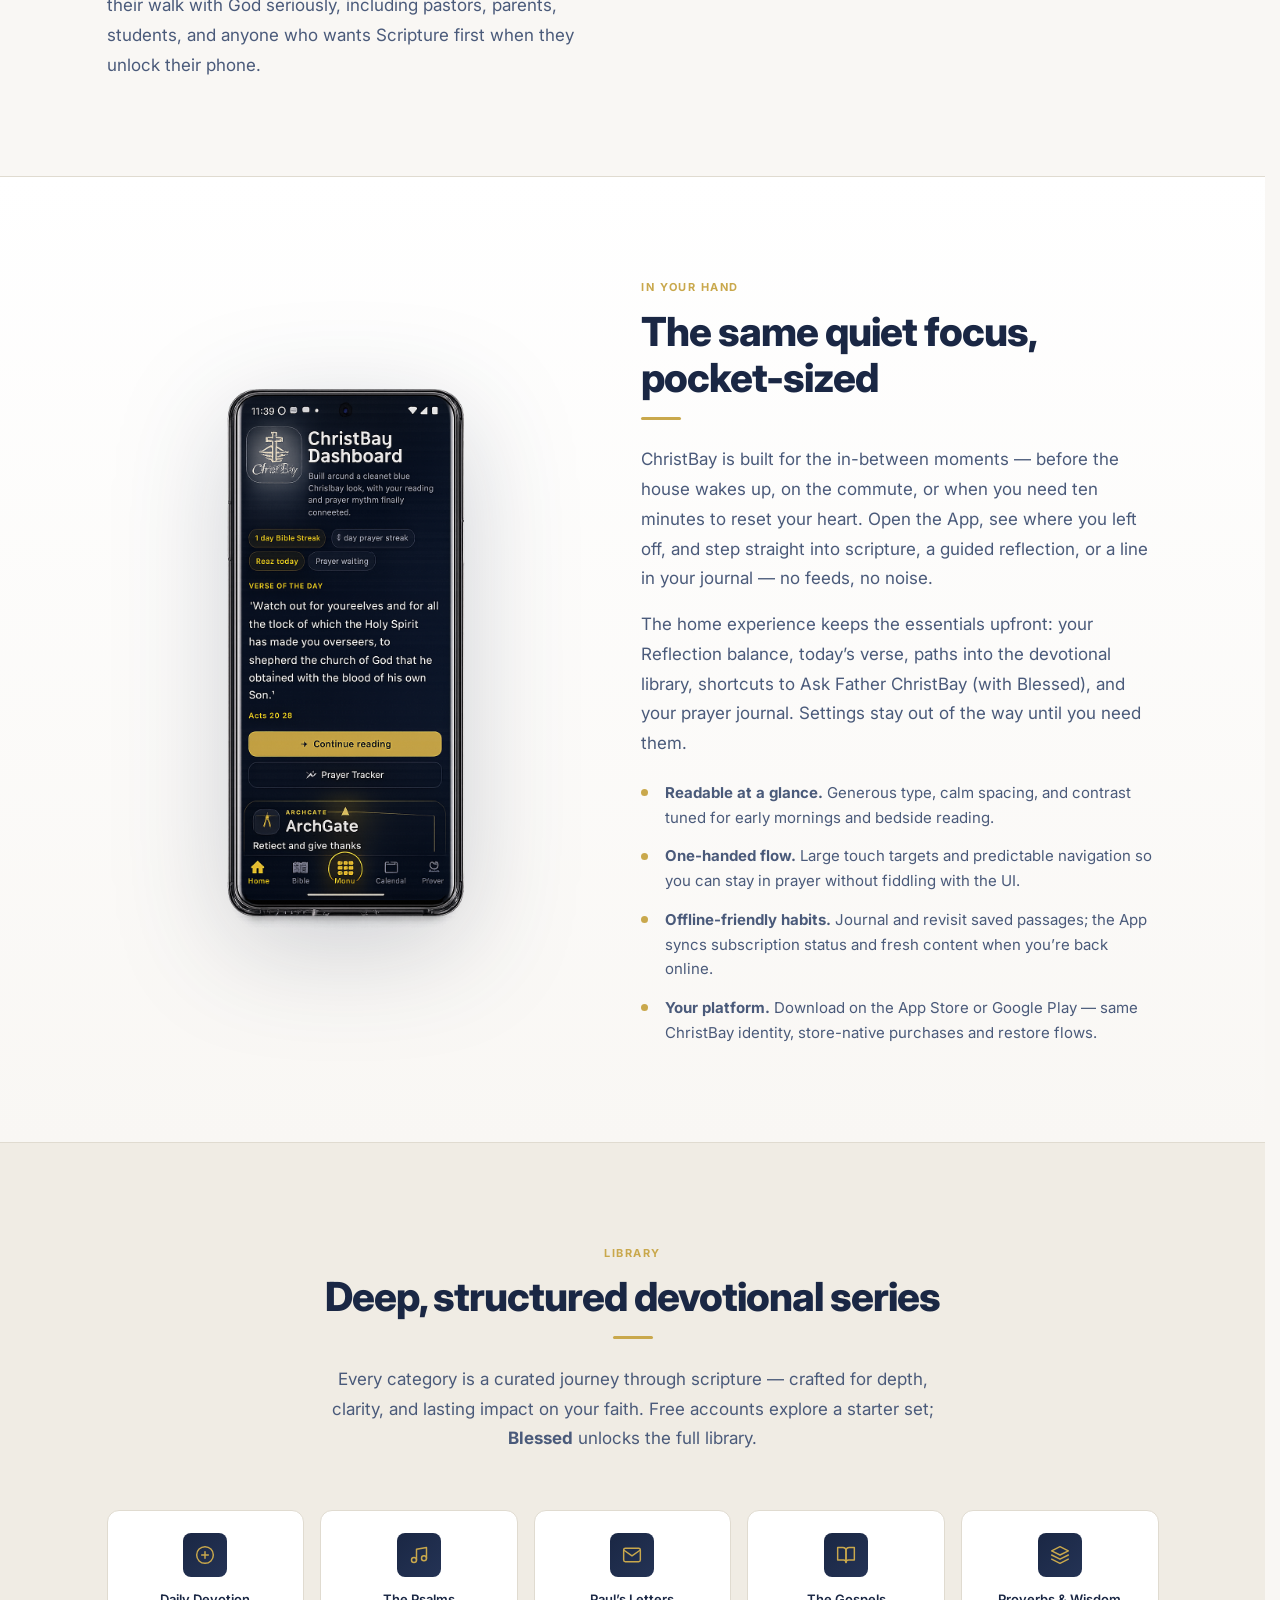
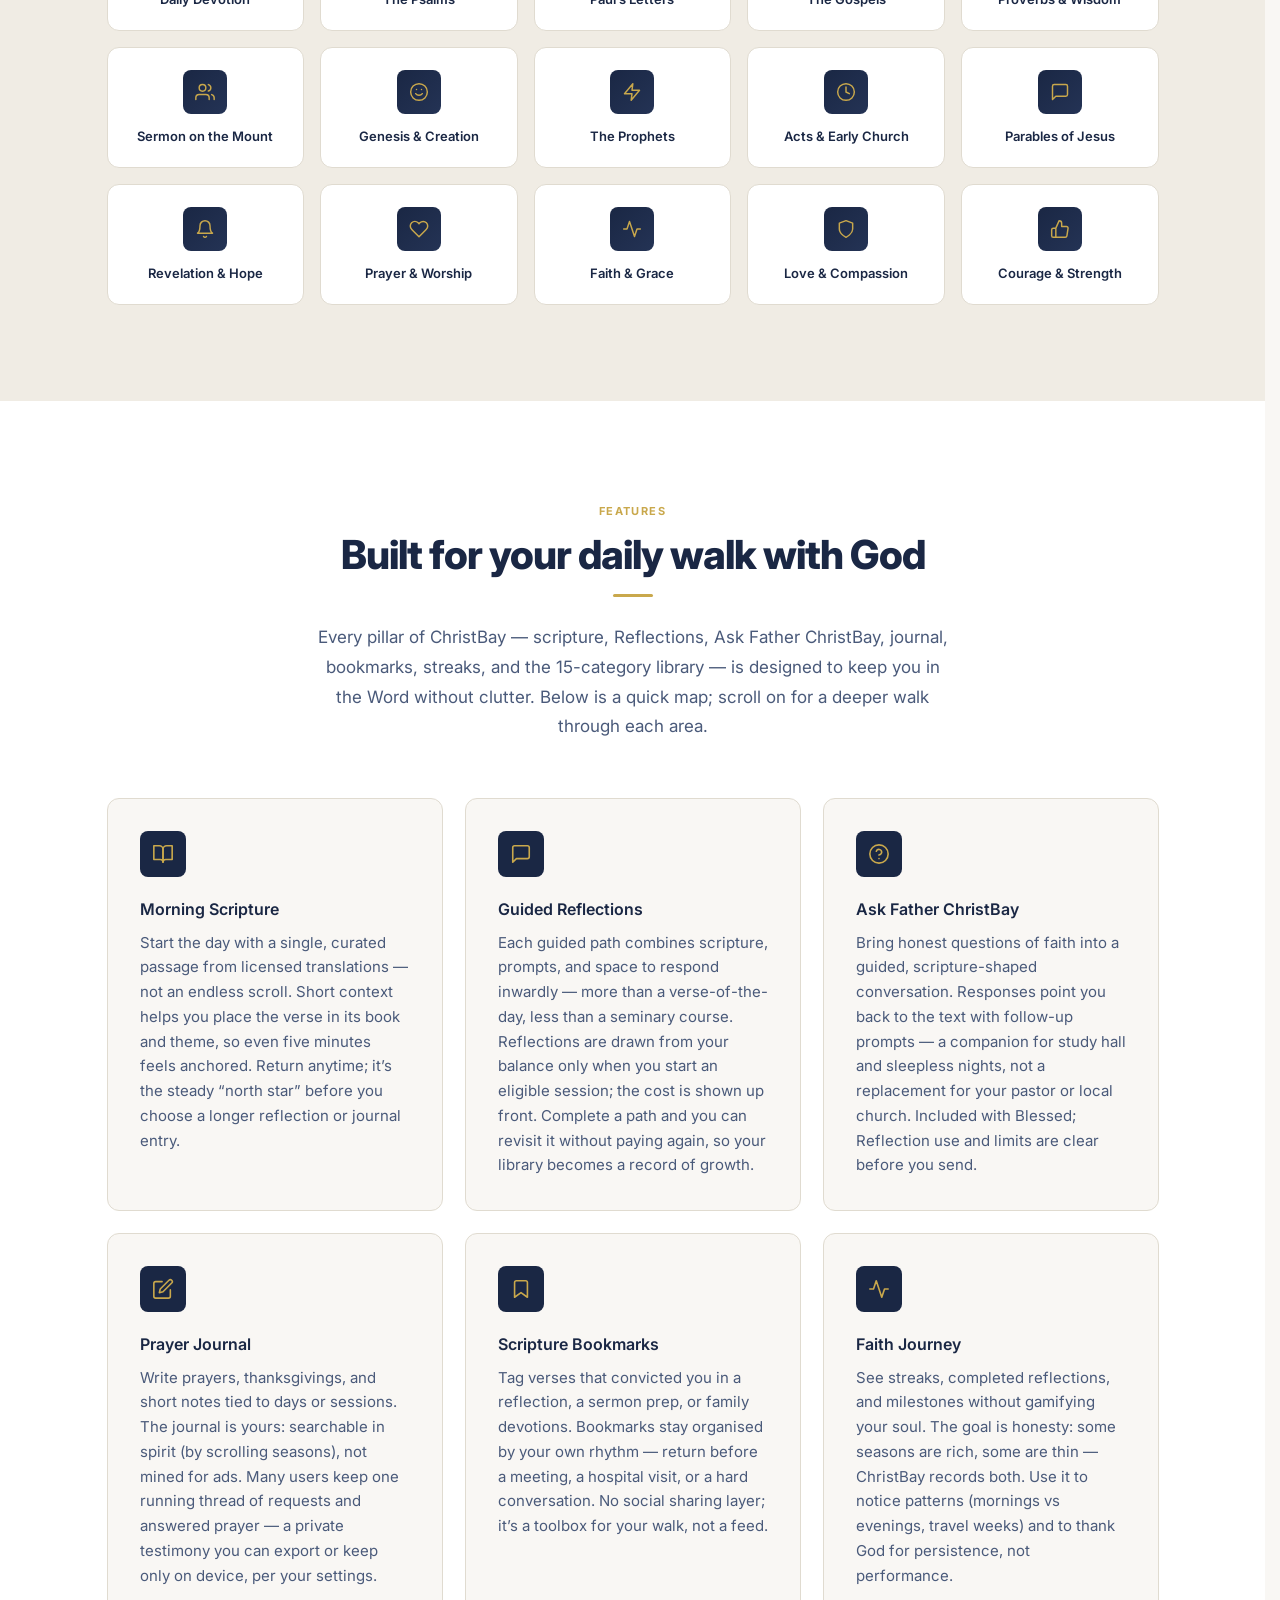
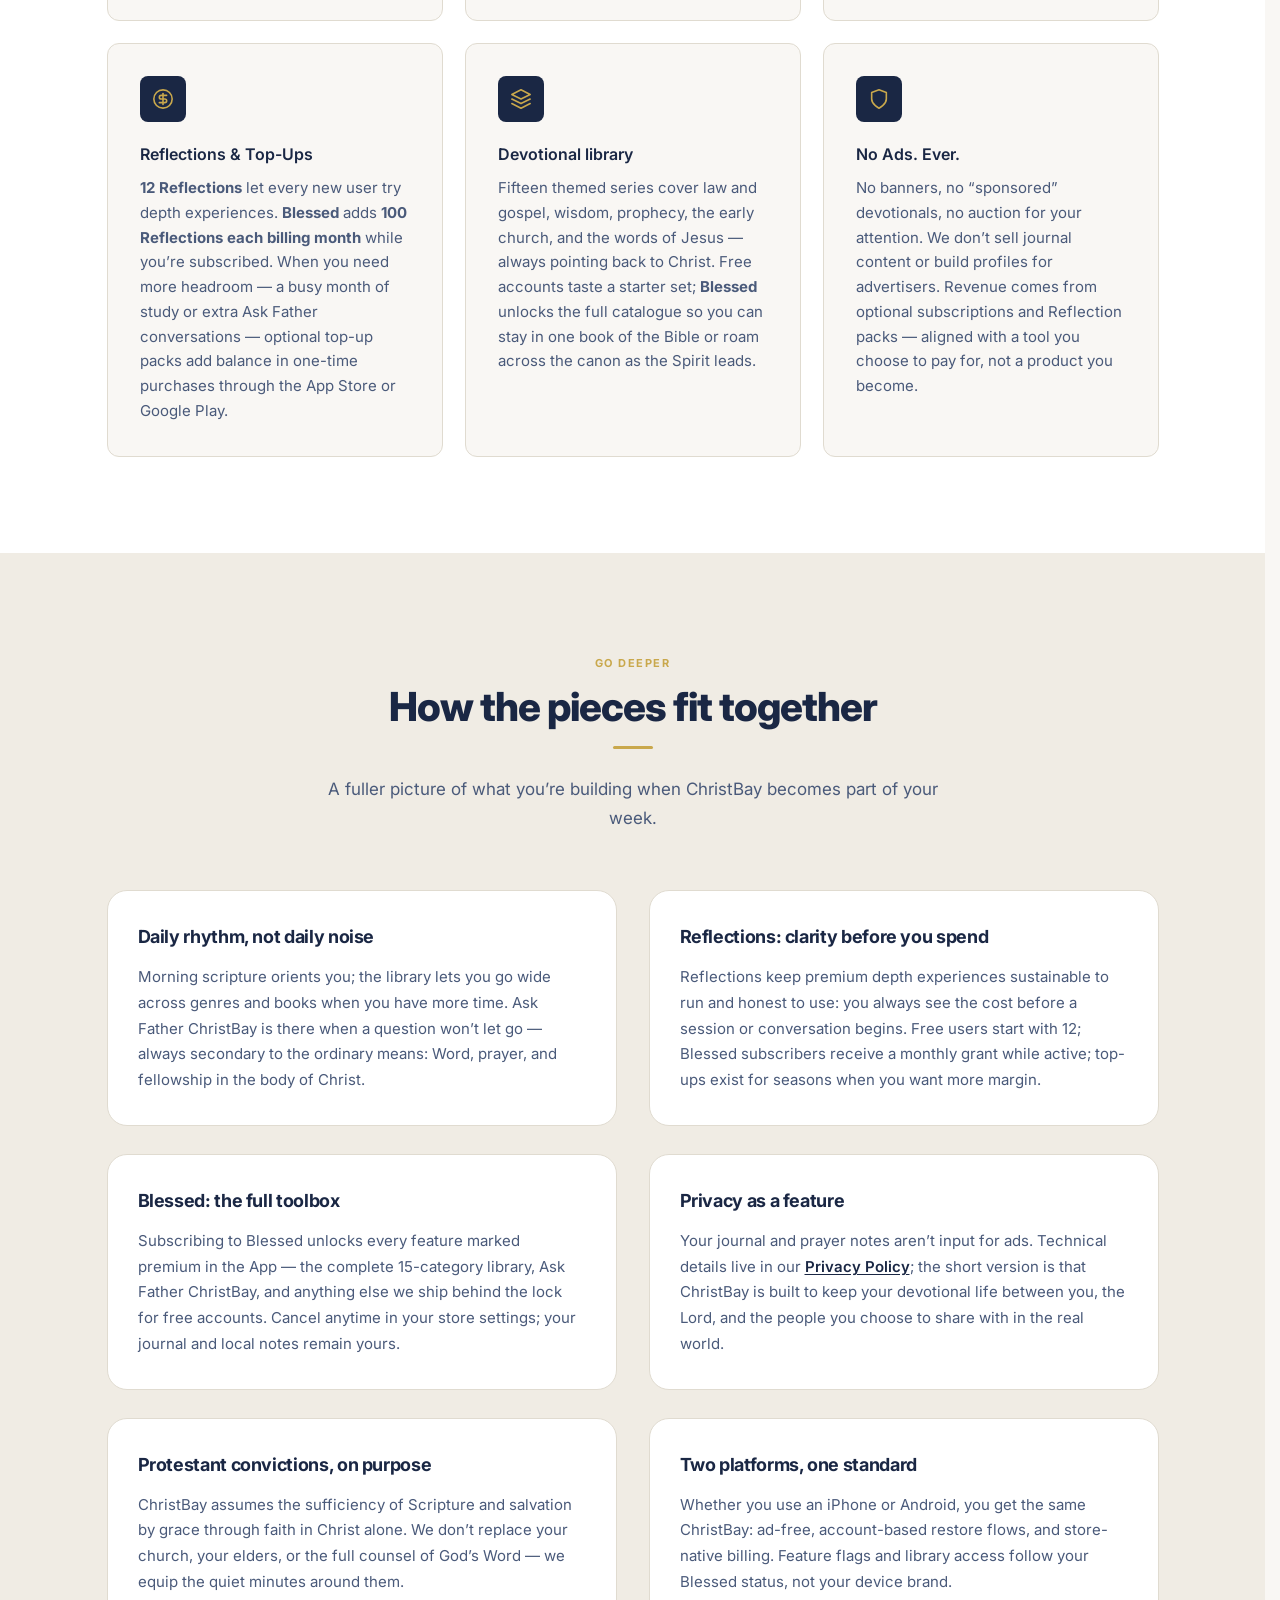
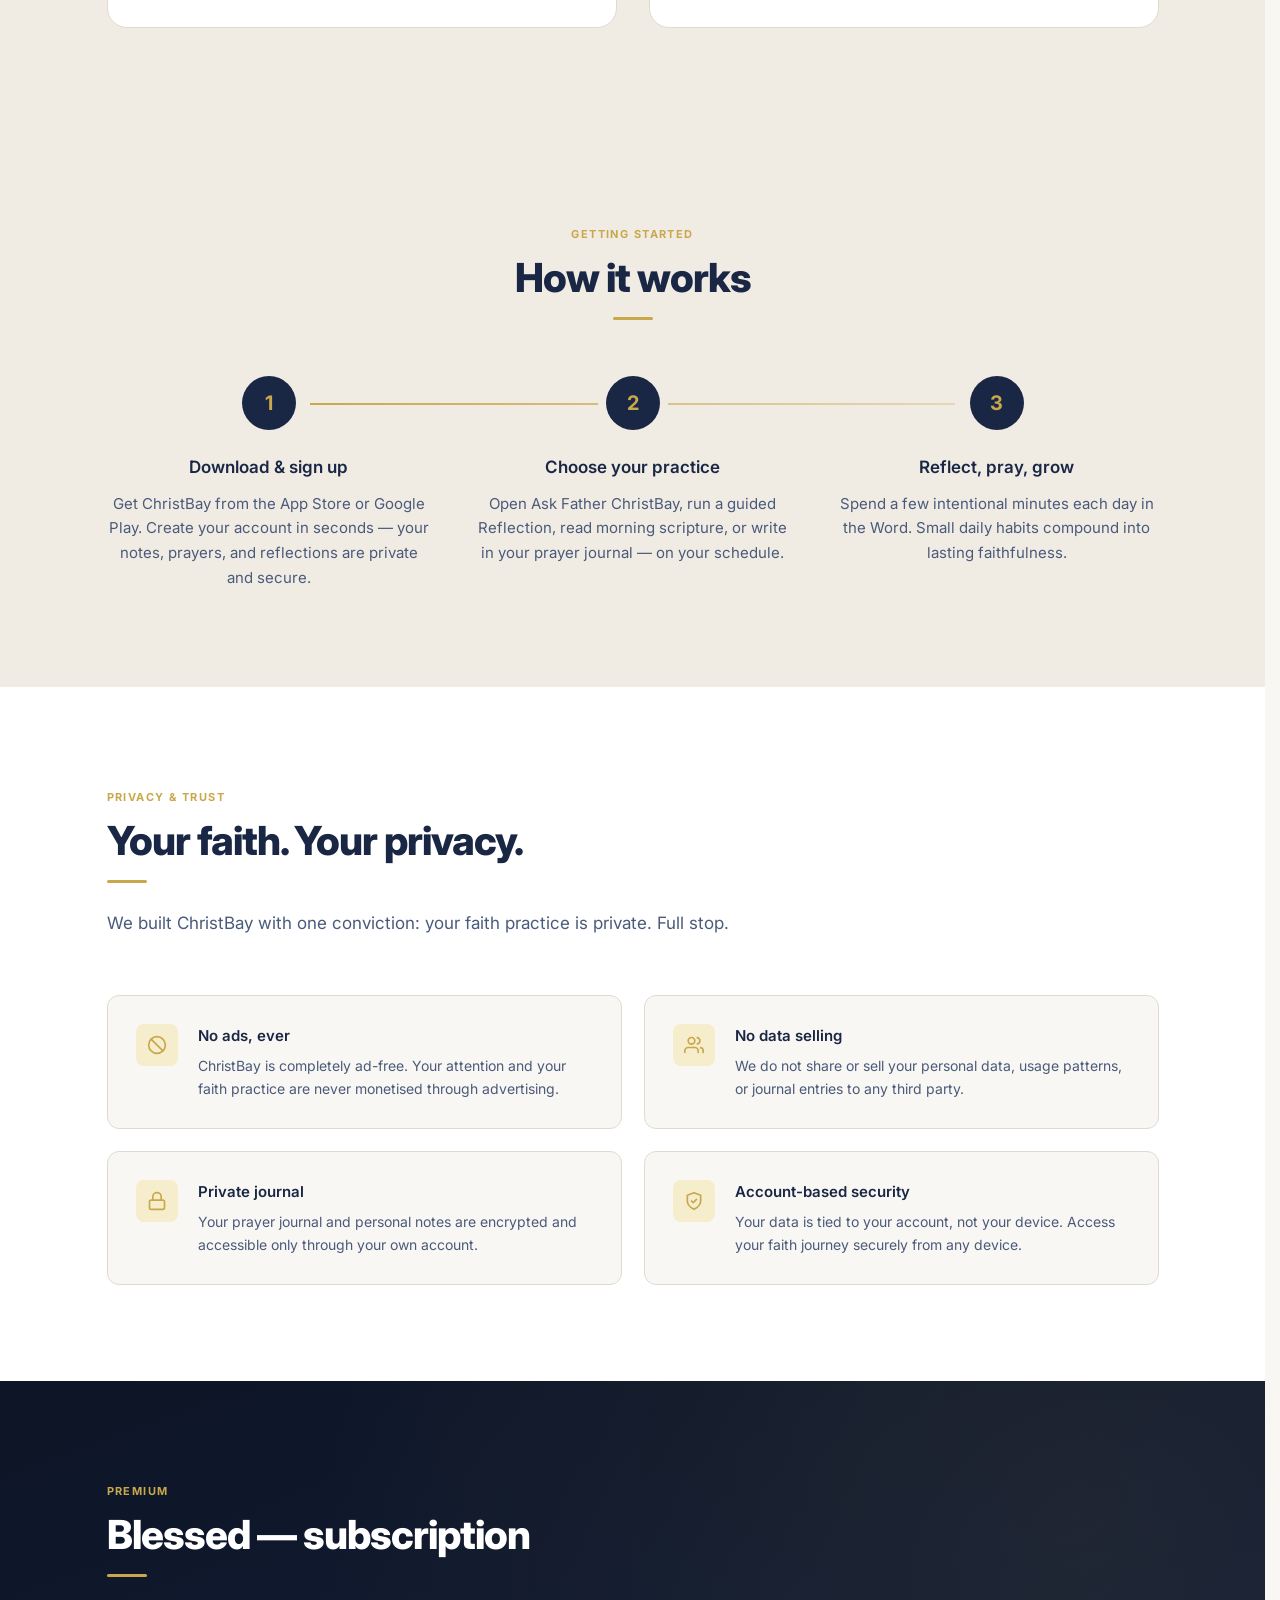
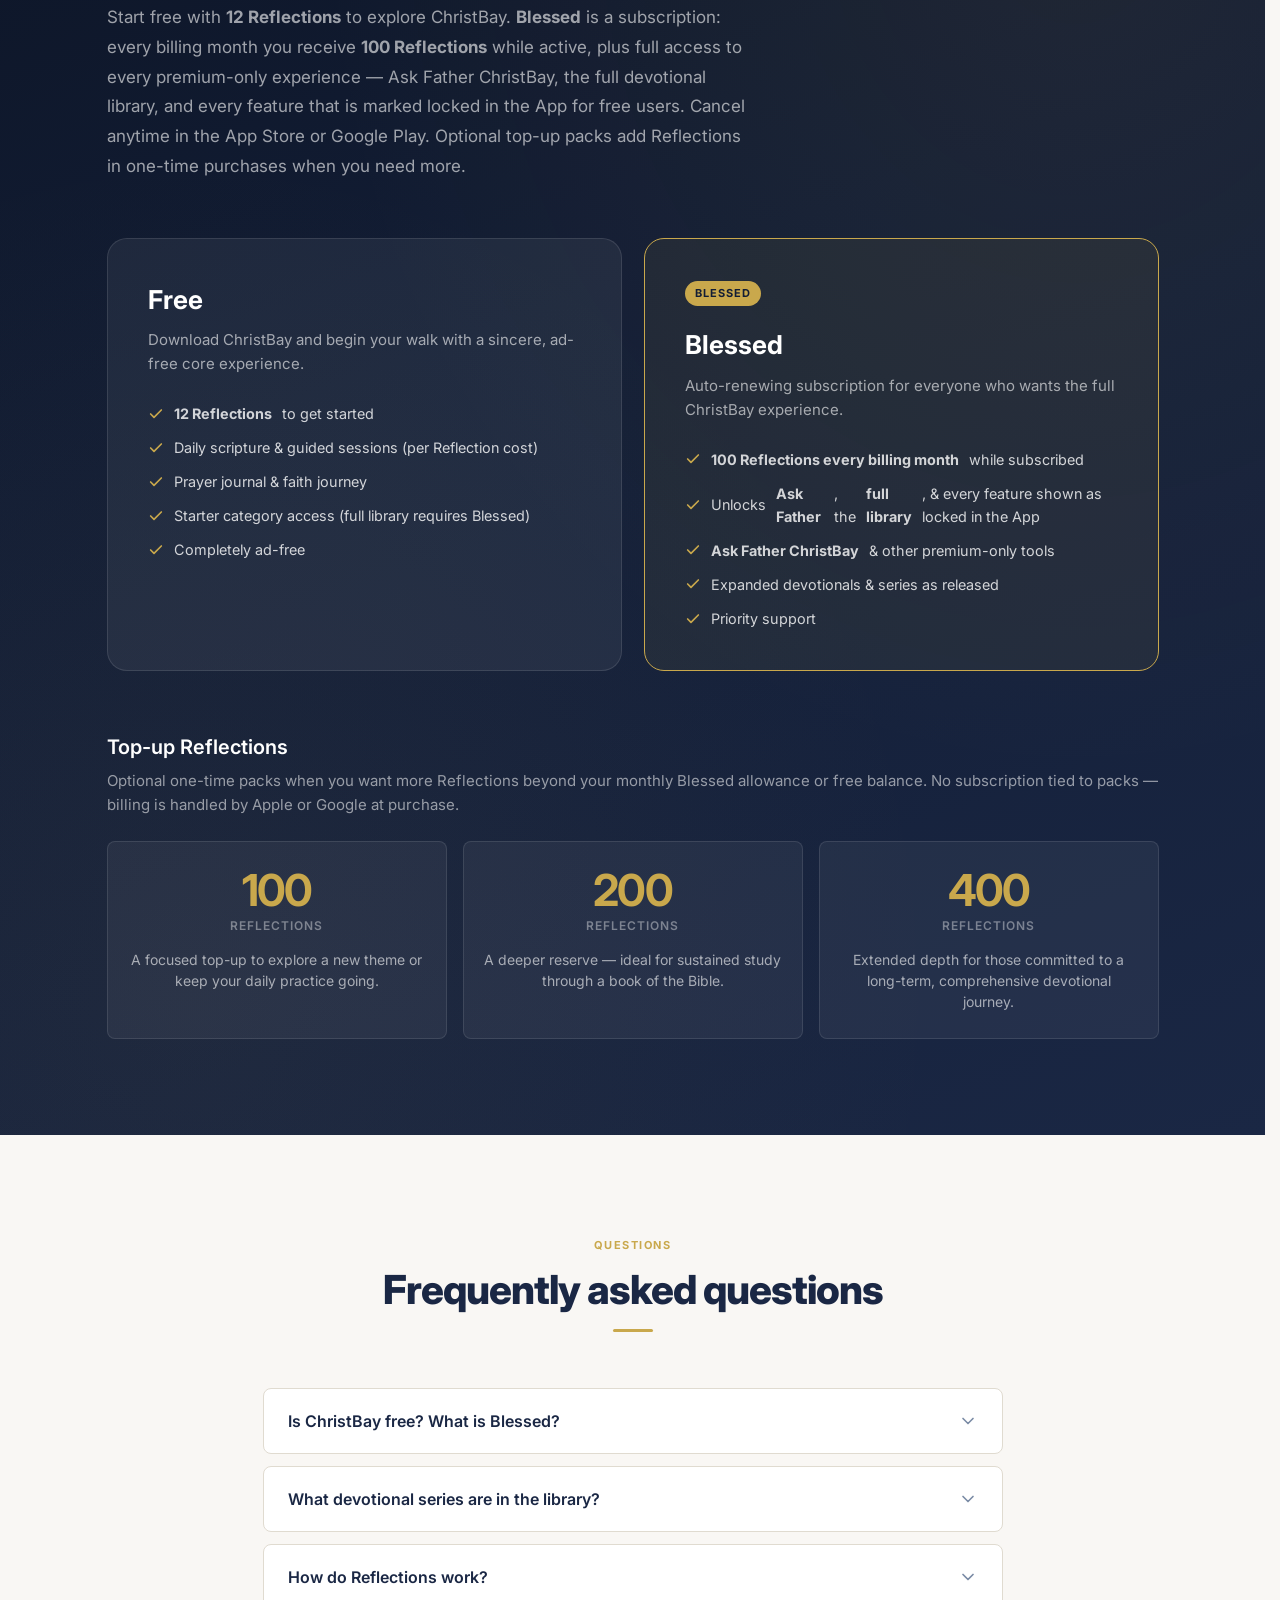
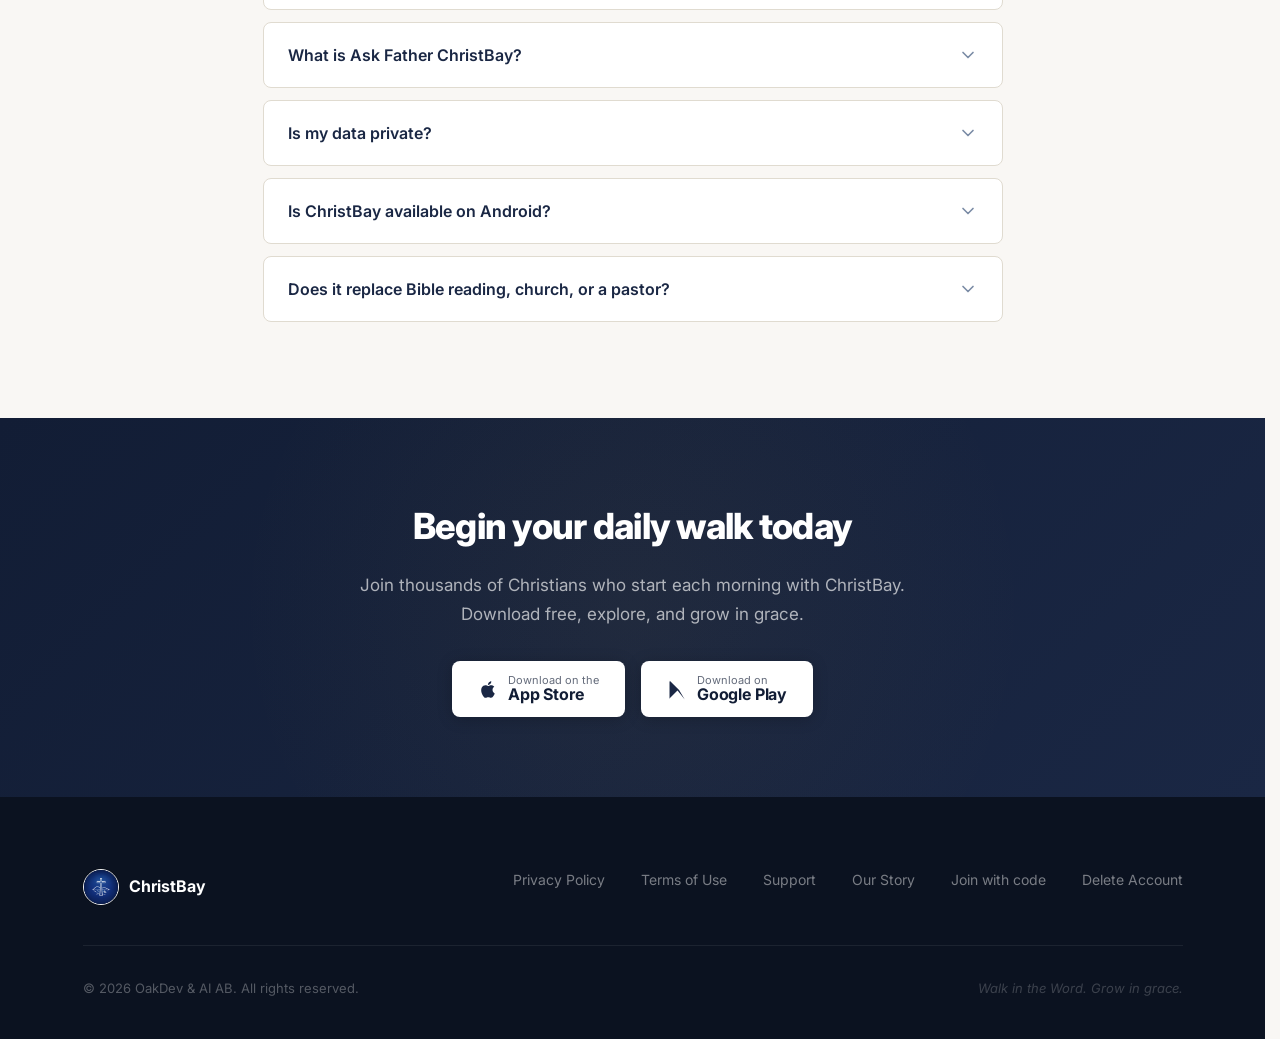
==== commit f6eedc35: "page and history content added" ====
--- a/index.html
+++ b/index.html
@@ -643,6 +643,7 @@
       <div class="nav-links">
         <a href="/#features" class="nav-text">Features</a>
         <a href="/#premium" class="nav-text">Premium</a>
+        <a href="/history/" class="nav-text">Our Story</a>
         <a href="/support/" class="nav-text">Support</a>
         <div class="nav-dropdown">
           <button type="button" class="nav-cta" id="download-toggle" aria-expanded="false" aria-haspopup="true" aria-label="Download options">
@@ -1277,6 +1278,7 @@
           <a href="/privacy/">Privacy Policy</a>
           <a href="/terms/">Terms of Use</a>
           <a href="/support/">Support</a>
+          <a href="/history/">Our Story</a>
           <a href="/join/">Join with code</a>
           <a href="/delete-account/">Delete Account</a>
         </nav>
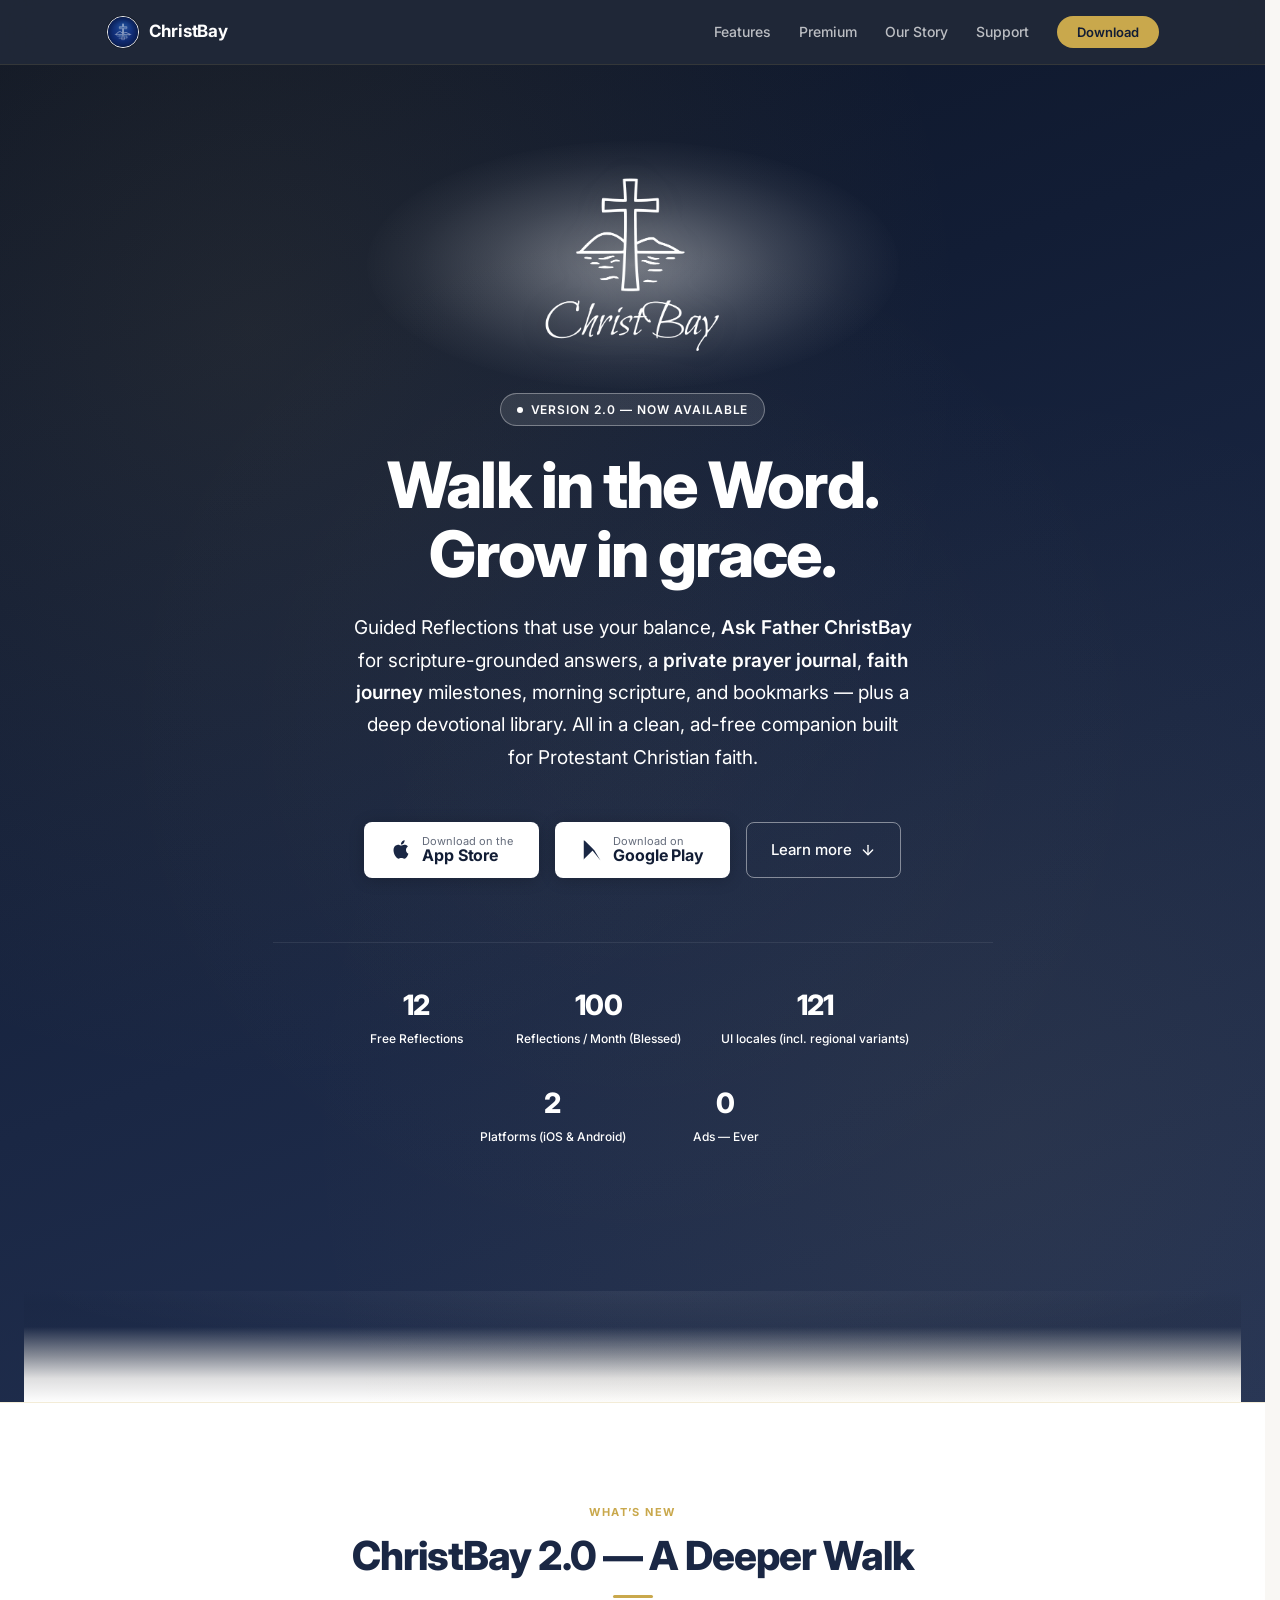
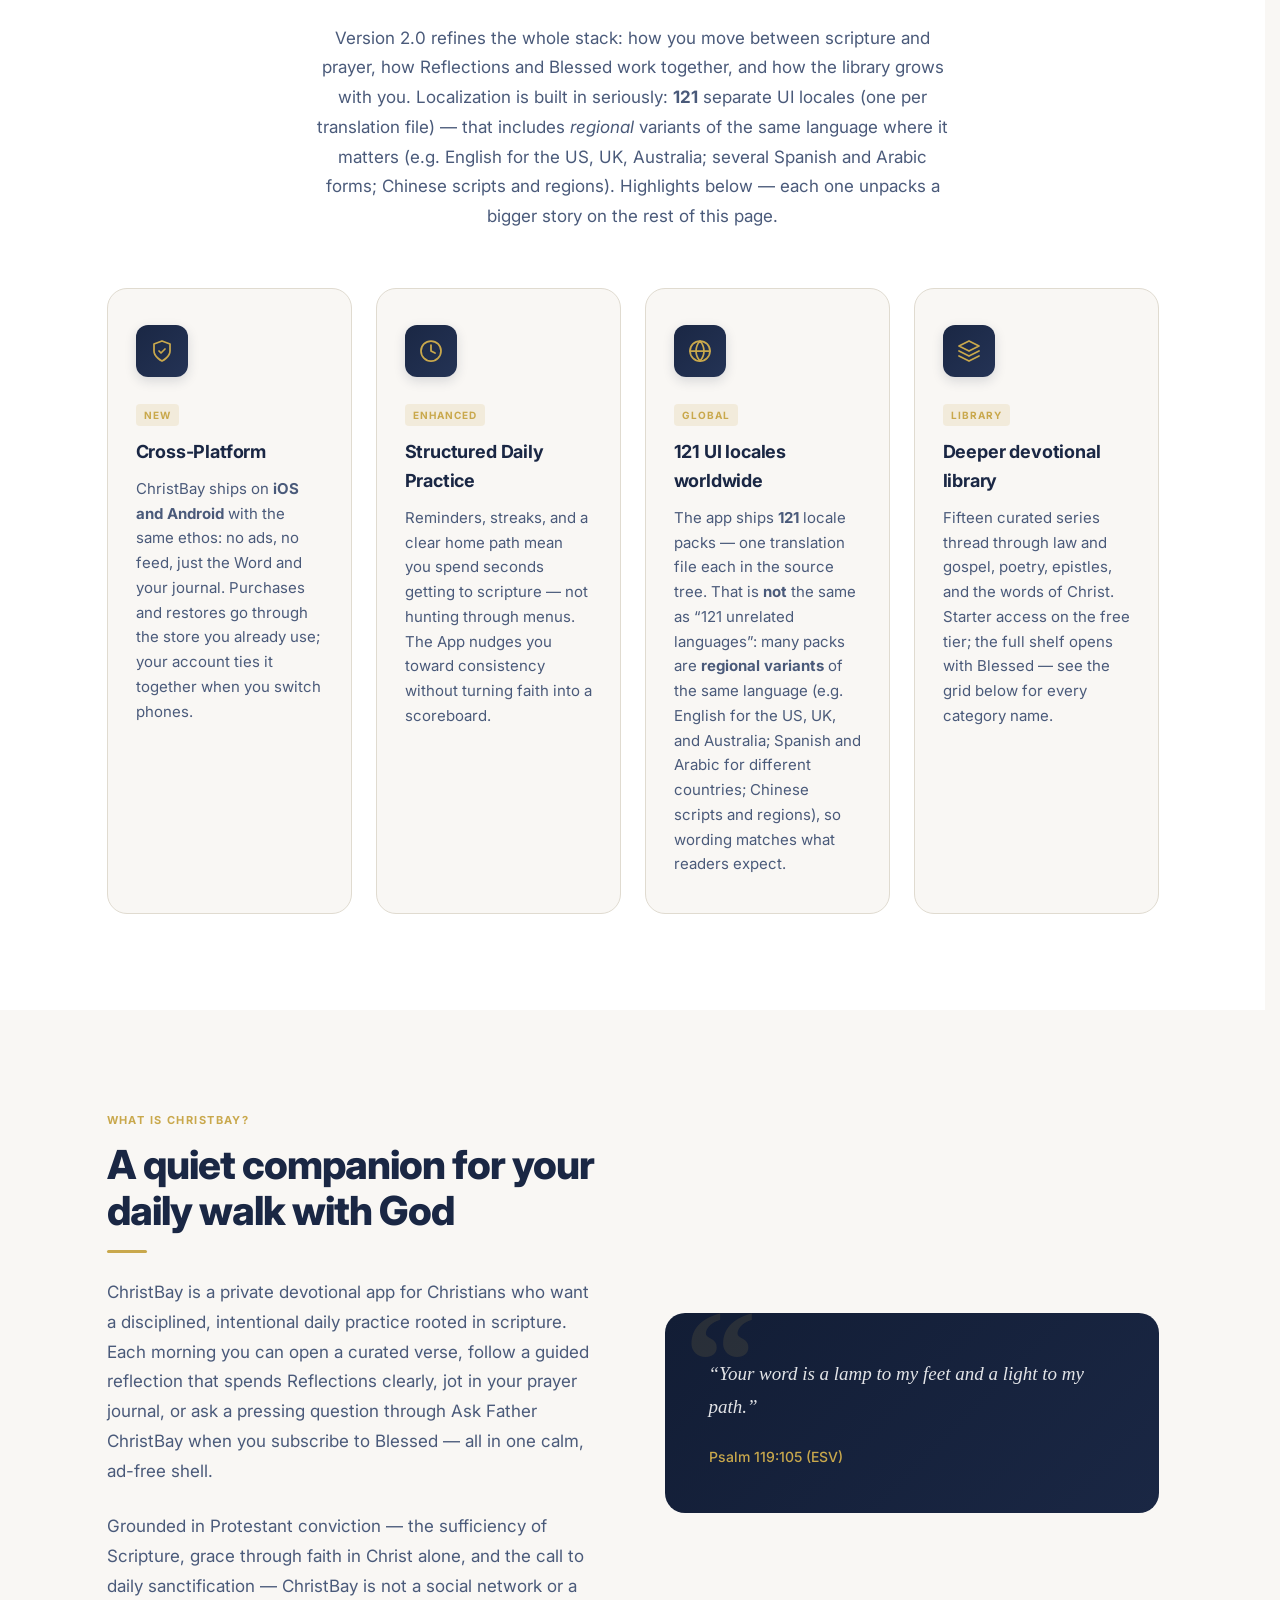
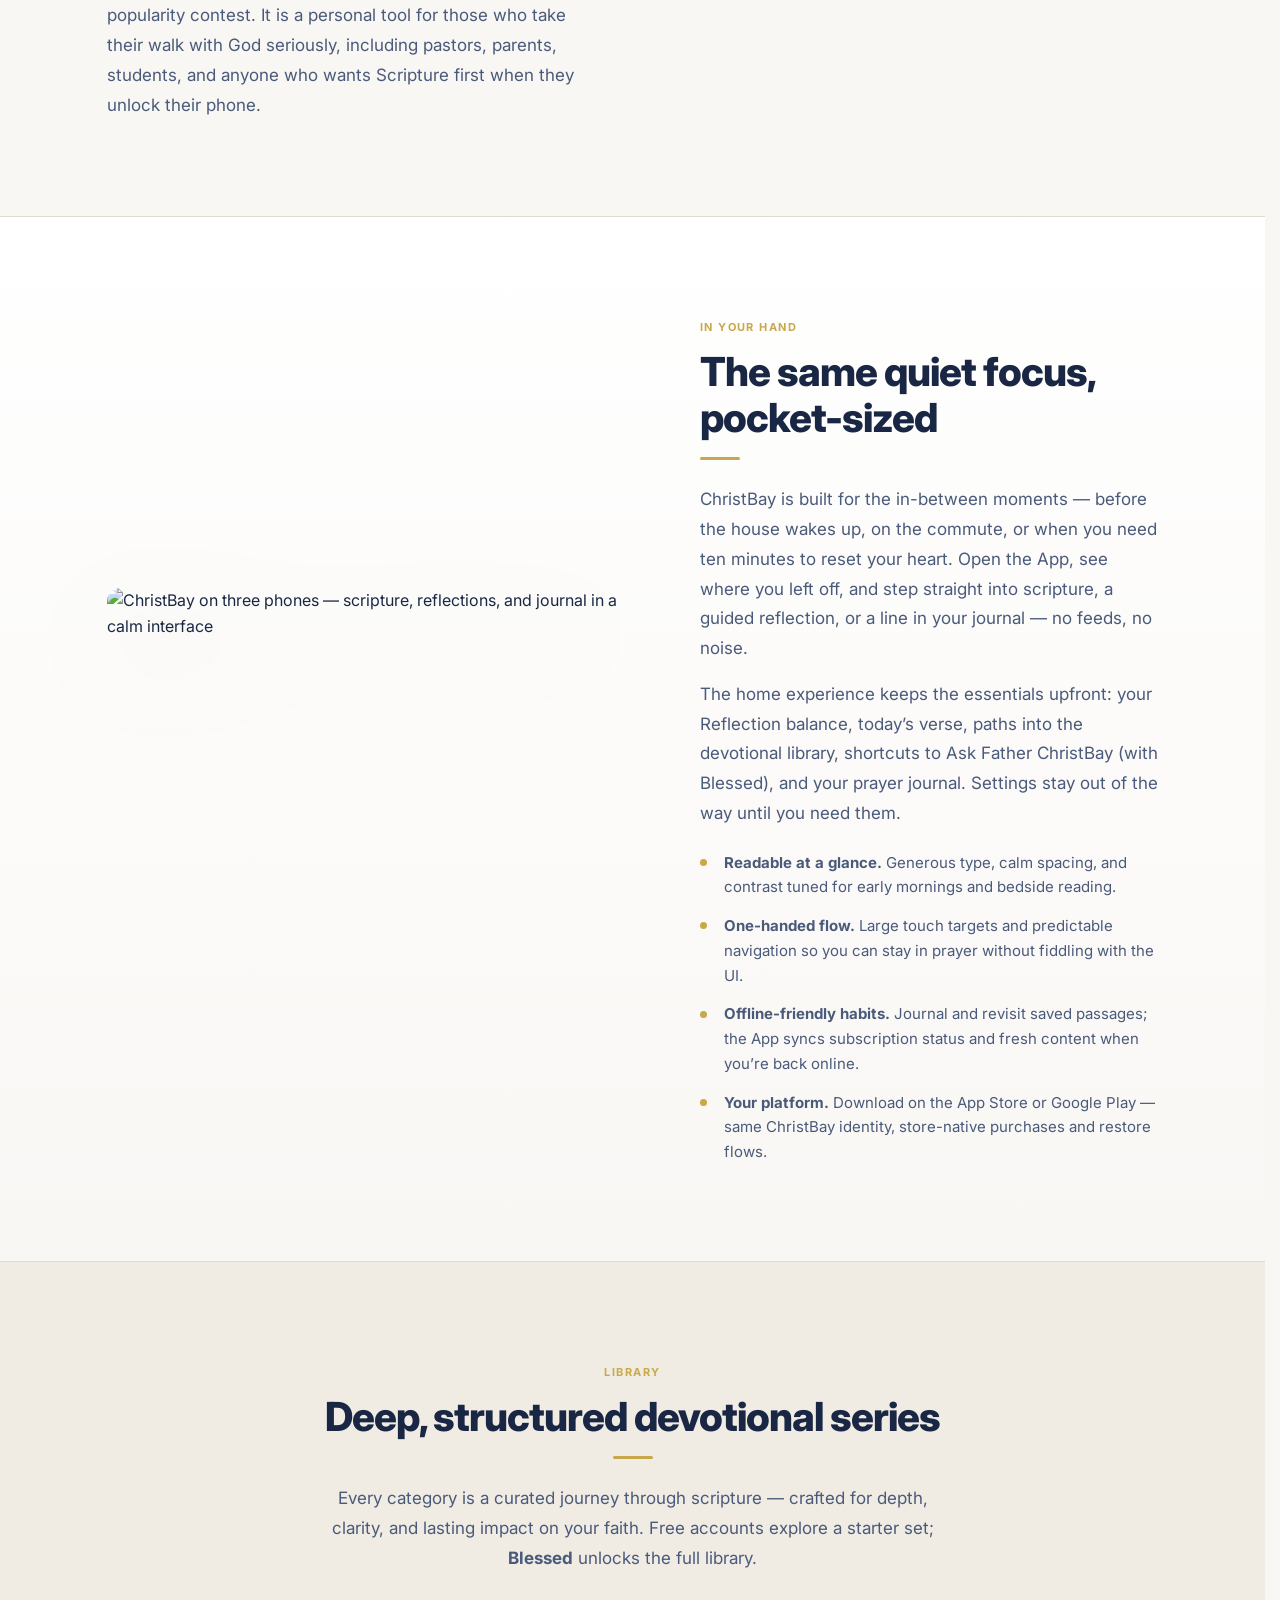
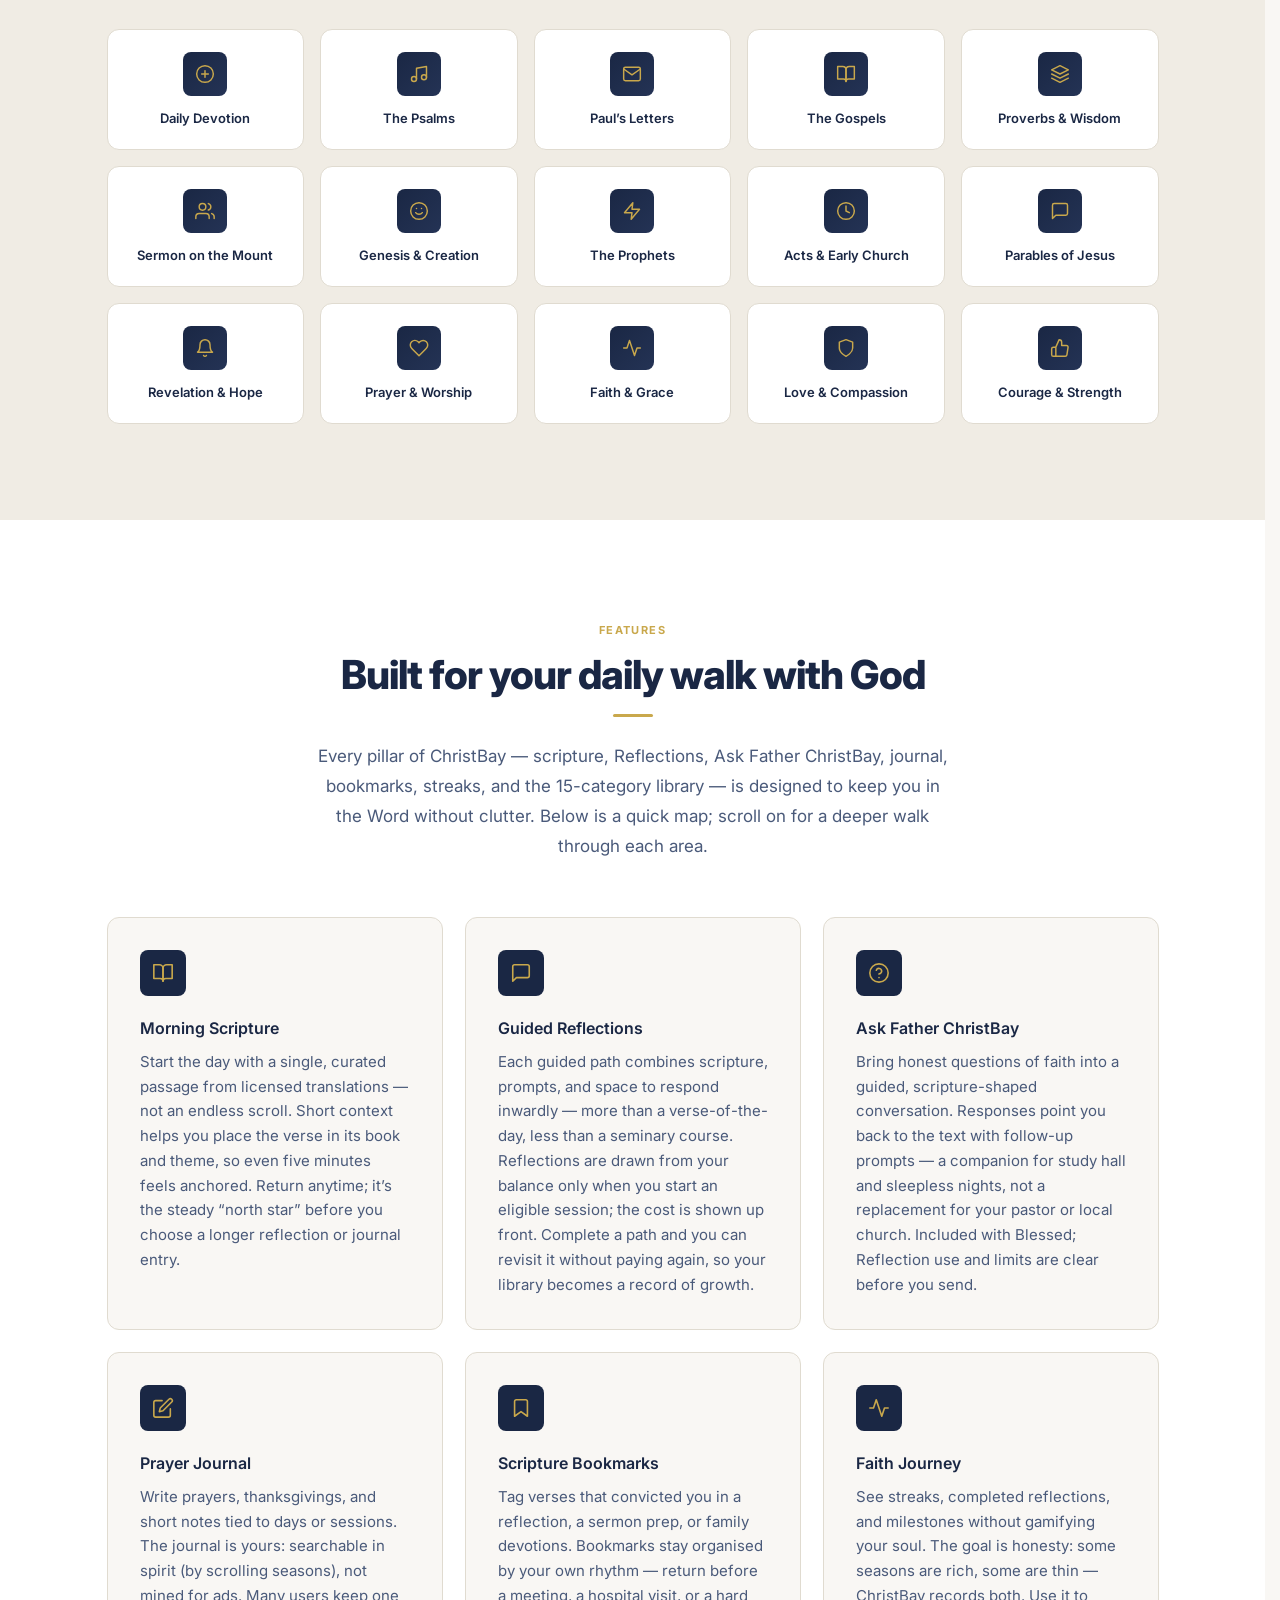
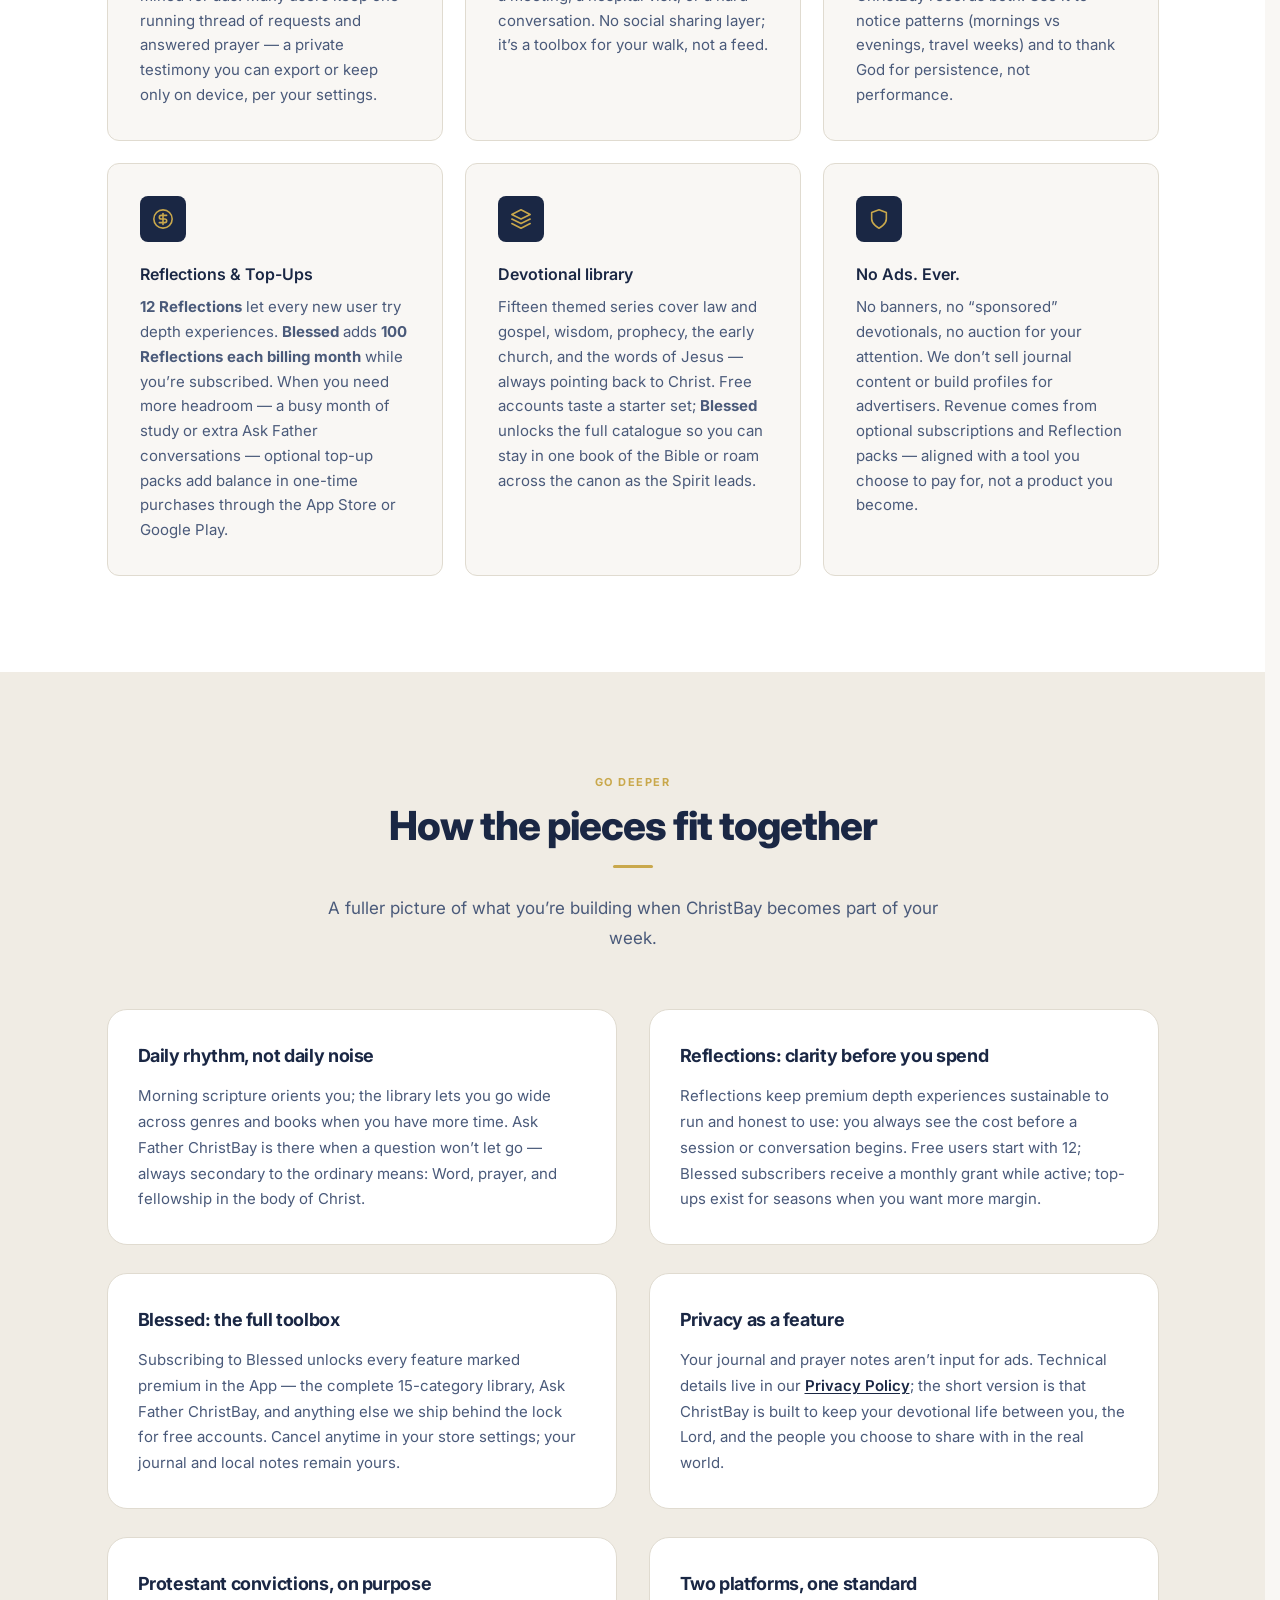
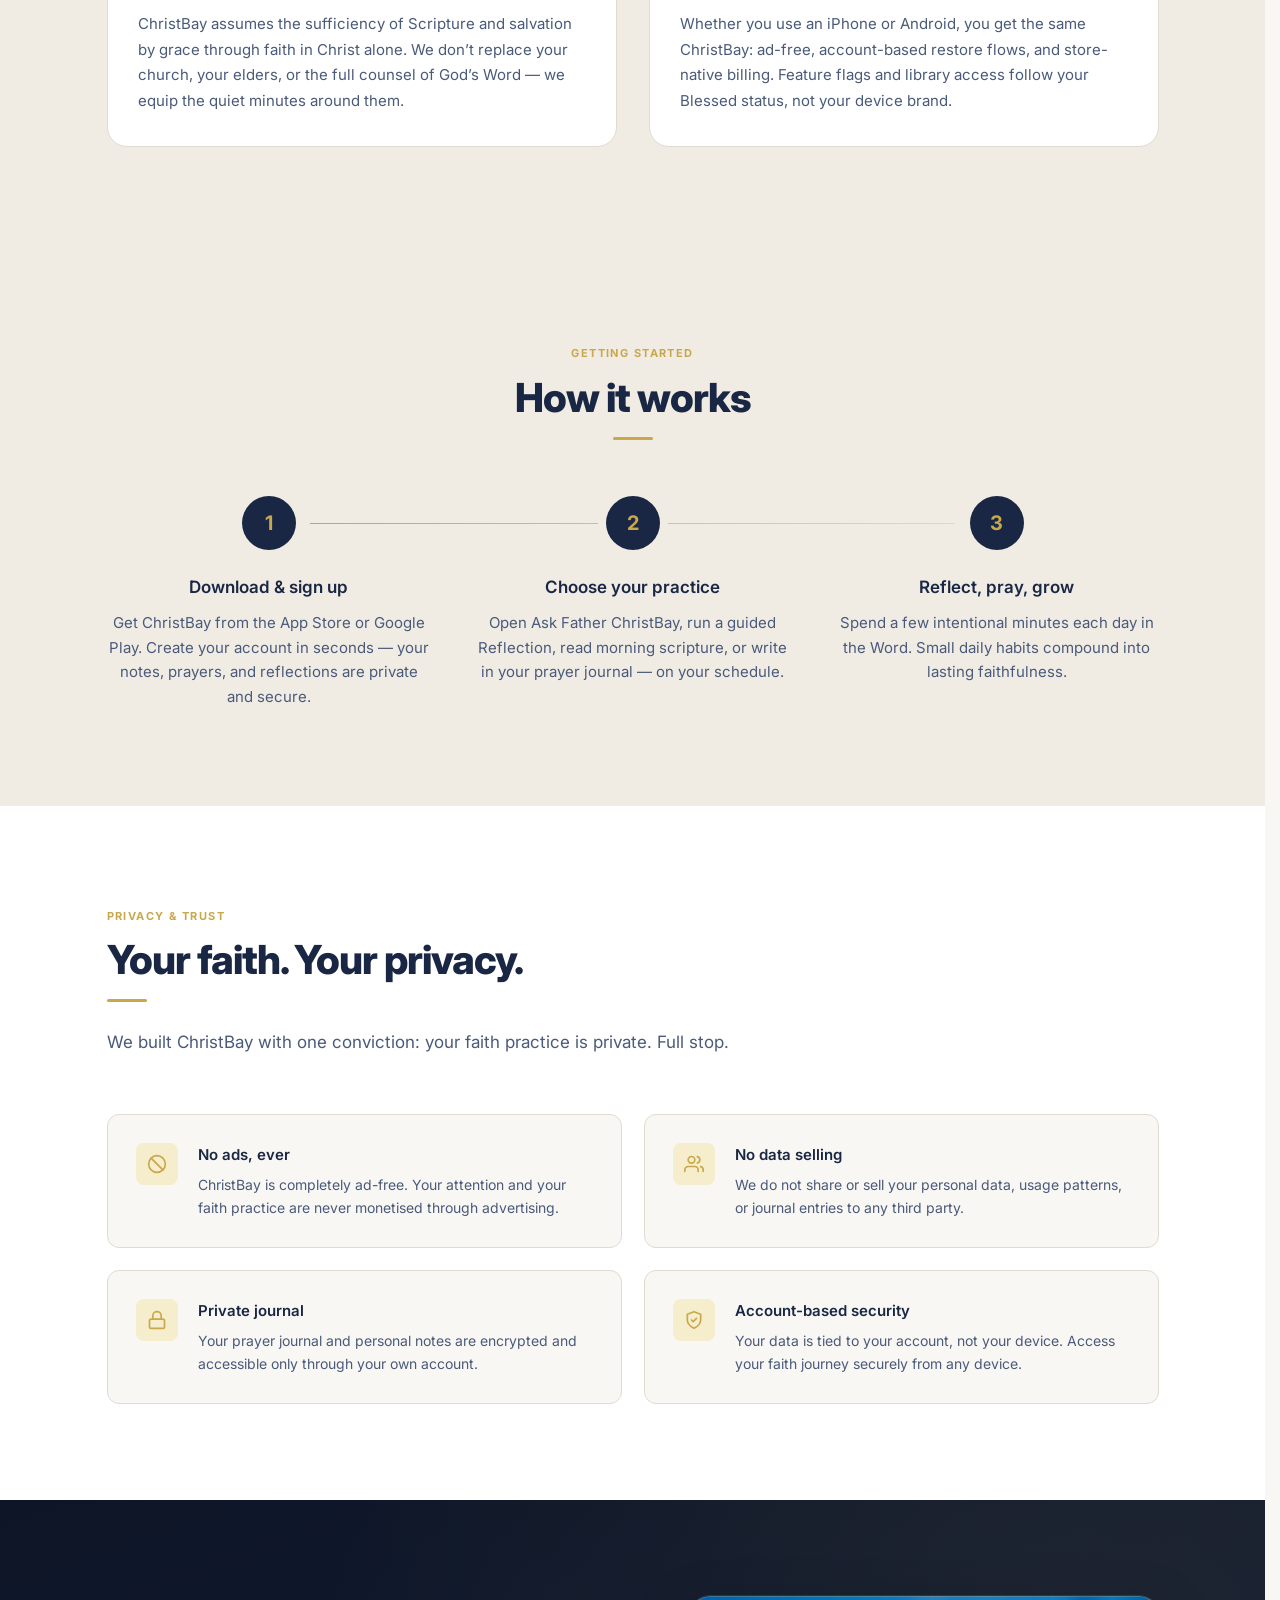
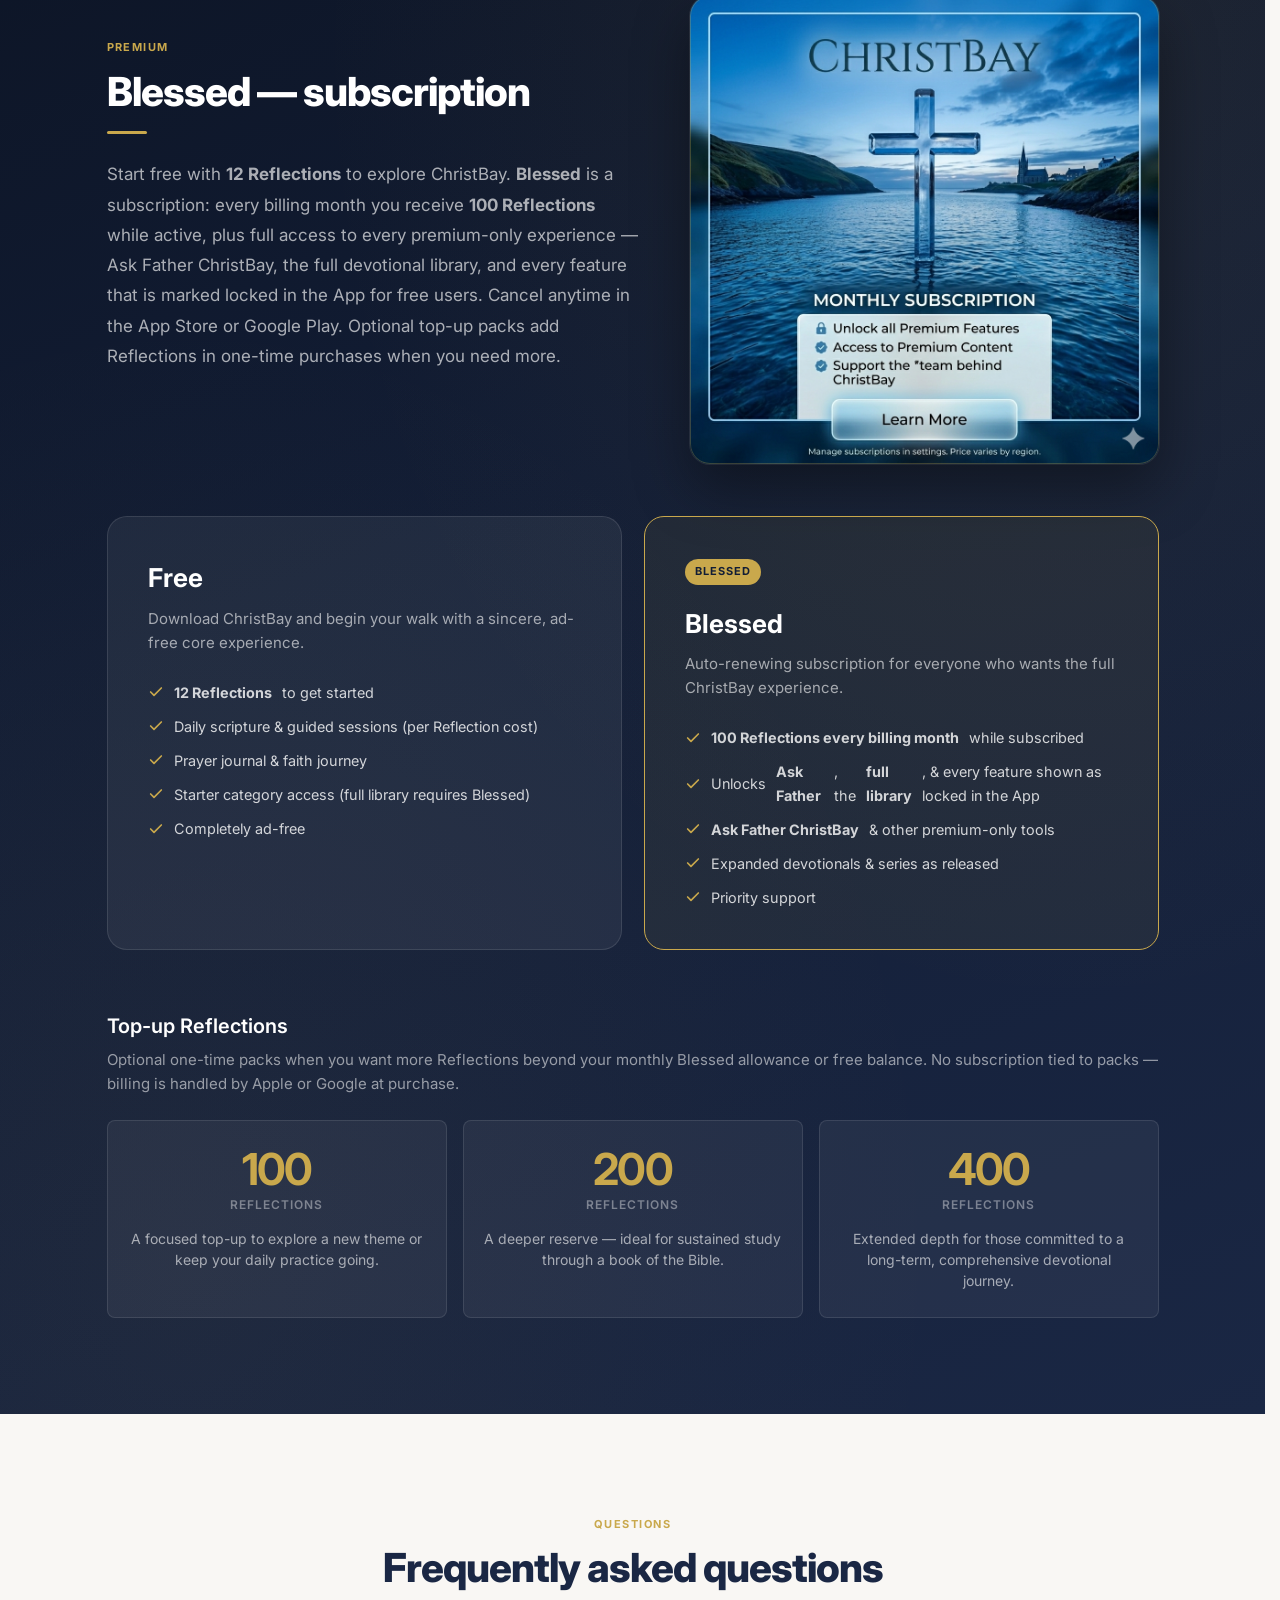
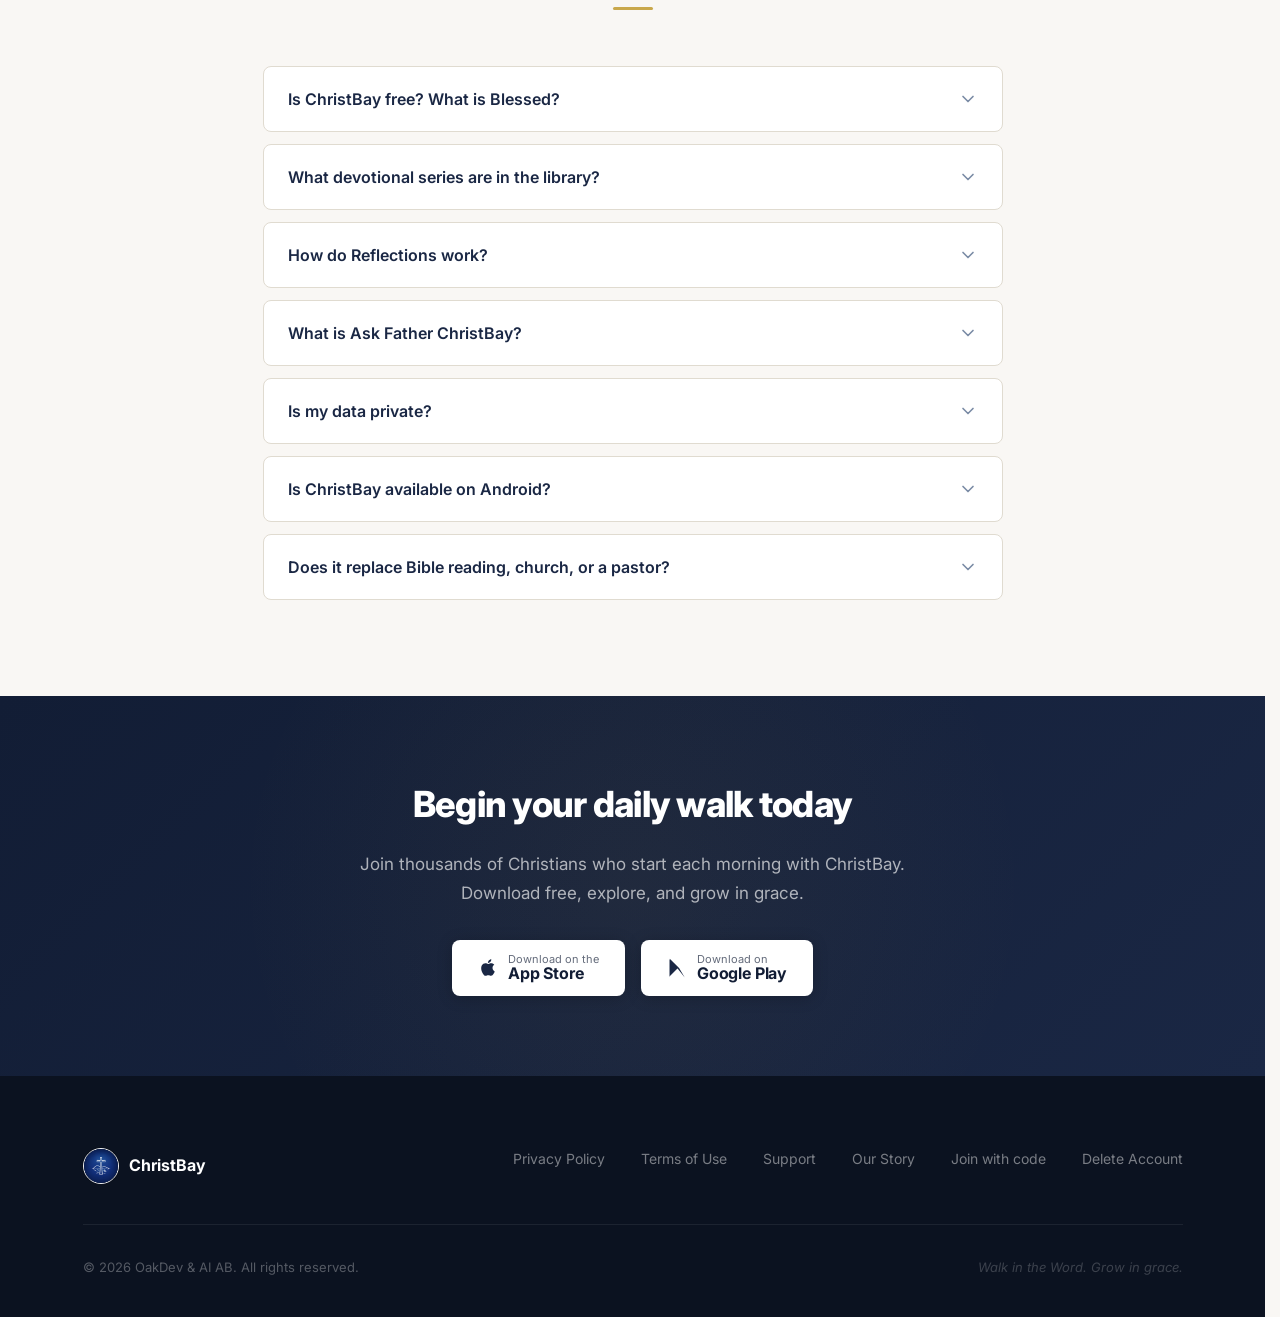
==== commit 38b1d075: "images added" ====
--- a/index.html
+++ b/index.html
@@ -90,14 +90,25 @@
       position: relative; z-index: 1; max-width: 720px; margin: 0 auto;
       padding-bottom: 9rem;
     }
-    .hero-wave {
+    /* Soft transition to body — no hard SVG wave; layered fade reads calmer */
+    .hero-bottom {
       display: block;
       width: 100%;
-      height: clamp(44px, 7vw, 72px);
+      height: clamp(64px, 10vw, 112px);
       margin-bottom: -1px;
-      color: var(--white);
-    }
-    .hero-wave path { fill: currentColor; }
+      flex-shrink: 0;
+      background:
+        radial-gradient(ellipse 85% 100% at 50% 0%, rgba(255, 255, 255, 0.06) 0%, transparent 58%),
+        linear-gradient(
+          180deg,
+          rgba(13, 21, 38, 0) 0%,
+          rgba(18, 29, 53, 0.12) 12%,
+          rgba(26, 39, 68, 0.28) 32%,
+          rgba(240, 236, 228, 0.5) 58%,
+          rgba(249, 247, 244, 0.88) 78%,
+          #ffffff 100%
+        );
+    }
     .hero-logo-wrap {
       position: relative; display: flex; align-items: center;
       justify-content: center; margin: 0 auto 2.5rem;
@@ -233,7 +244,11 @@
     /* ============================================================
        What's New (2.0 Highlights)
     ============================================================ */
-    .whats-new { background: var(--white); }
+    .whats-new {
+      background: var(--white);
+      /* Hairline gold at seam — ties hero to content without a heavy bar */
+      box-shadow: inset 0 1px 0 0 rgba(201, 168, 76, 0.22);
+    }
     .new-grid { display: grid; grid-template-columns: repeat(4, 1fr); gap: 1.5rem; }
     .new-card {
       position: relative; background: var(--warm-white);
@@ -300,20 +315,29 @@
     }
     .app-showcase-inner {
       display: grid;
-      grid-template-columns: 1fr 1.08fr;
-      gap: 3rem 3.5rem;
+      grid-template-columns: minmax(0, 1.18fr) minmax(0, 1fr);
+      gap: 3rem 3.25rem;
       align-items: center;
     }
     .app-showcase-device {
       margin: 0;
       justify-self: center;
+      width: 100%;
+      max-width: min(680px, 100%);
     }
     .app-showcase-device img {
       width: 100%;
+      height: auto;
       max-width: min(400px, 100%);
       margin: 0 auto;
+      display: block;
       border-radius: 12px;
       filter: drop-shadow(0 28px 56px rgba(26, 39, 68, 0.2));
+    }
+    .app-showcase-device--phones img {
+      max-width: 100%;
+      border-radius: 14px;
+      filter: drop-shadow(0 32px 56px rgba(26, 39, 68, 0.18));
     }
     .app-showcase-copy .section-body { max-width: none; }
     .app-showcase-lead {
@@ -493,6 +517,51 @@
       pointer-events: none;
     }
     .premium-inner { position: relative; z-index: 1; }
+    .premium-intro-grid {
+      display: grid;
+      grid-template-columns: 1fr minmax(280px, 0.88fr);
+      gap: 2.5rem 3.25rem;
+      align-items: center;
+      margin-bottom: 3.25rem;
+    }
+    .premium-intro-copy .section-body { max-width: none; line-height: 1.78; }
+    .premium-intro-visual {
+      margin: 0;
+      position: relative;
+      border-radius: var(--radius-lg);
+      overflow: hidden;
+      background: rgba(255, 255, 255, 0.04);
+      box-shadow:
+        0 24px 56px rgba(0, 0, 0, 0.38),
+        0 0 0 1px rgba(255, 255, 255, 0.1);
+    }
+    .premium-intro-visual::after {
+      content: '';
+      position: absolute;
+      inset: 0;
+      border-radius: inherit;
+      pointer-events: none;
+      box-shadow: inset 0 0 0 1px rgba(201, 168, 76, 0.28);
+    }
+    .premium-intro-visual img {
+      display: block;
+      width: 100%;
+      height: auto;
+      vertical-align: middle;
+    }
+    @media (max-width: 900px) {
+      .premium-intro-grid {
+        grid-template-columns: 1fr;
+        gap: 2rem;
+        margin-bottom: 2.5rem;
+      }
+      .premium-intro-visual {
+        order: -1;
+        max-width: min(400px, 100%);
+        margin-left: auto;
+        margin-right: auto;
+      }
+    }
     .premium-tiers { display: grid; grid-template-columns: 1fr 1fr; gap: 1.375rem; margin-bottom: 3.75rem; }
     .tier-card {
       background: rgba(255, 255, 255, 0.06); border: 1px solid rgba(255, 255, 255, 0.11);
@@ -727,9 +796,7 @@
           </div>
         </div>
       </div>
-      <svg class="hero-wave" xmlns="http://www.w3.org/2000/svg" viewBox="0 0 1440 48" preserveAspectRatio="none" aria-hidden="true" focusable="false">
-        <path d="M0 24 C 240 6 480 42 720 24 C 960 6 1200 42 1440 24 L 1440 48 L 0 48 Z" />
-      </svg>
+      <div class="hero-bottom" aria-hidden="true"></div>
     </section>
 
     <!-- ============================================================
@@ -812,12 +879,12 @@
     <section class="app-showcase" id="app-preview" aria-labelledby="preview-heading">
       <div class="container">
         <div class="app-showcase-inner">
-          <figure class="app-showcase-device reveal">
+          <figure class="app-showcase-device app-showcase-device--phones reveal">
             <img
-              src="/assets/e92c86b7-f65b-4afa-86b3-941351bbbb13.png"
-              alt="ChristBay on iPhone — daily scripture, reflections, and journal in one calm screen"
-              width="900"
-              height="1800"
+              src="/assets/phones.png"
+              alt="ChristBay on three phones — scripture, reflections, and journal in a calm interface"
+              width="2752"
+              height="1536"
               loading="lazy"
               decoding="async"
             />
@@ -1101,12 +1168,24 @@
     <section class="premium-section" id="premium" aria-labelledby="premium-heading">
       <div class="container">
         <div class="premium-inner">
-          <div class="section-header reveal">
-            <span class="section-label">Premium</span>
-            <h2 class="section-title light" id="premium-heading">Blessed &mdash; subscription</h2>
-            <div class="divider"></div>
-            <br />
-            <p class="section-body" style="color: rgba(255,255,255,0.6);">Start free with <strong>12 Reflections</strong> to explore ChristBay. <strong>Blessed</strong> is a subscription: every billing month you receive <strong>100 Reflections</strong> while active, plus full access to every premium-only experience &mdash; Ask Father ChristBay, the full devotional library, and every feature that is marked locked in the App for free users. Cancel anytime in the App Store or Google Play. Optional top-up packs add Reflections in one-time purchases when you need more.</p>
+          <div class="premium-intro-grid reveal">
+            <div class="section-header premium-intro-copy">
+              <span class="section-label">Premium</span>
+              <h2 class="section-title light" id="premium-heading">Blessed &mdash; subscription</h2>
+              <div class="divider"></div>
+              <br />
+              <p class="section-body" style="color: rgba(255,255,255,0.65);">Start free with <strong>12 Reflections</strong> to explore ChristBay. <strong>Blessed</strong> is a subscription: every billing month you receive <strong>100 Reflections</strong> while active, plus full access to every premium-only experience &mdash; Ask Father ChristBay, the full devotional library, and every feature that is marked locked in the App for free users. Cancel anytime in the App Store or Google Play. Optional top-up packs add Reflections in one-time purchases when you need more.</p>
+            </div>
+            <figure class="premium-intro-visual">
+              <img
+                src="/assets/Gemini_Generated_Image_cpz8ubcpz8ubcpz8.png"
+                alt="ChristBay Blessed subscription"
+                width="1024"
+                height="1024"
+                loading="lazy"
+                decoding="async"
+              />
+            </figure>
           </div>
           <div class="premium-tiers reveal">
             <div class="tier-card">
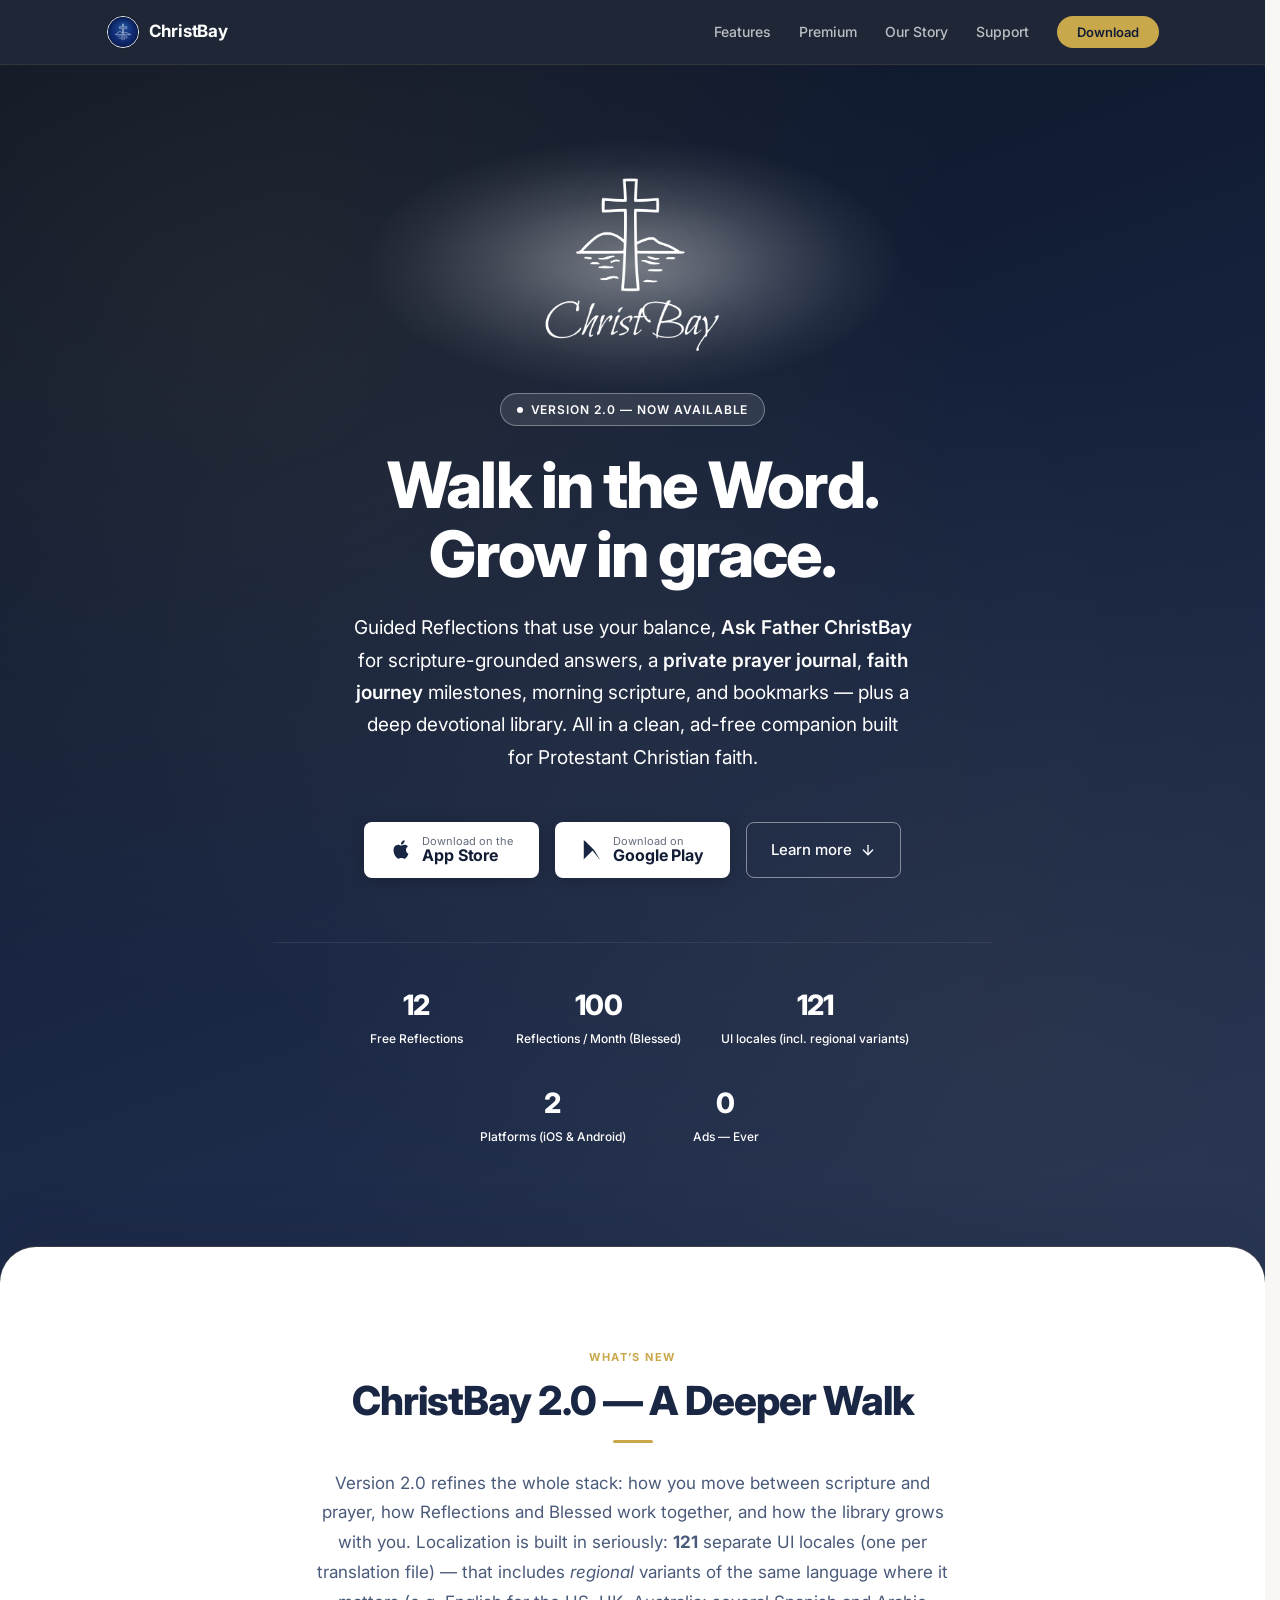
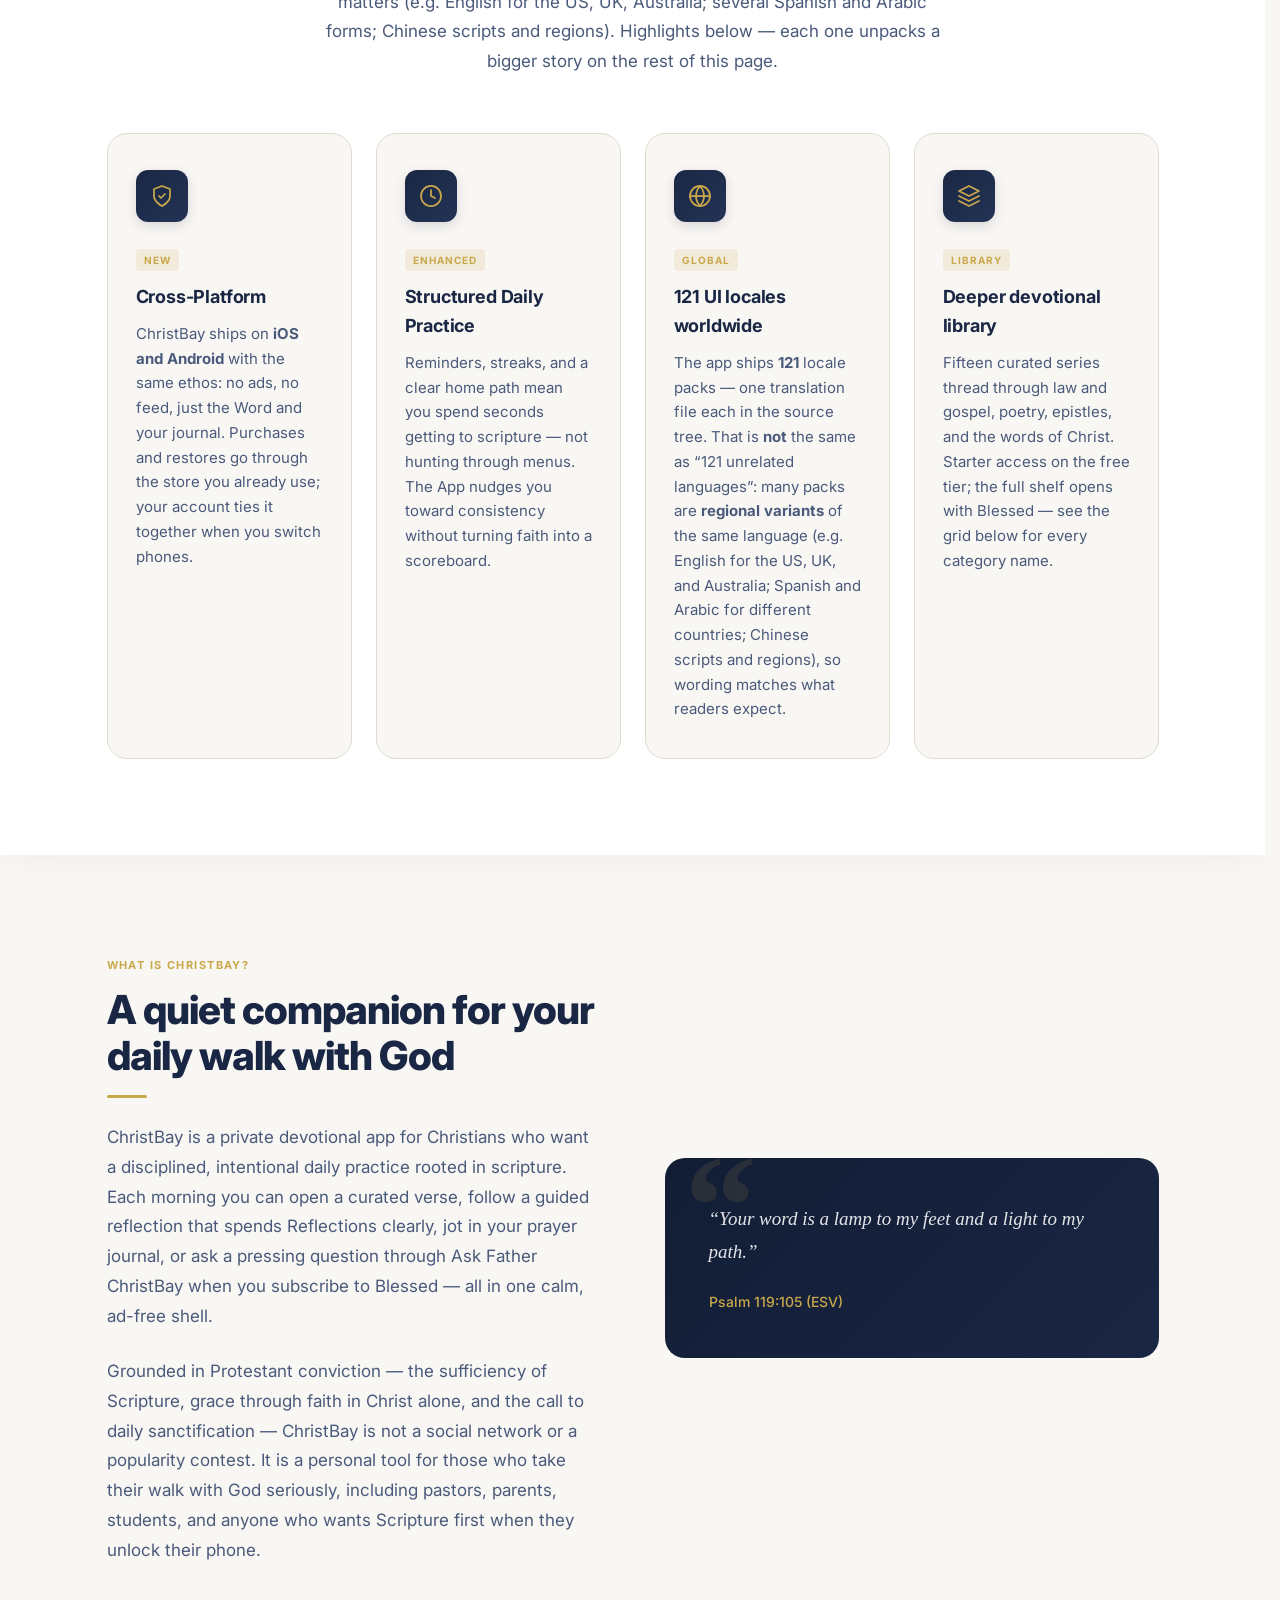
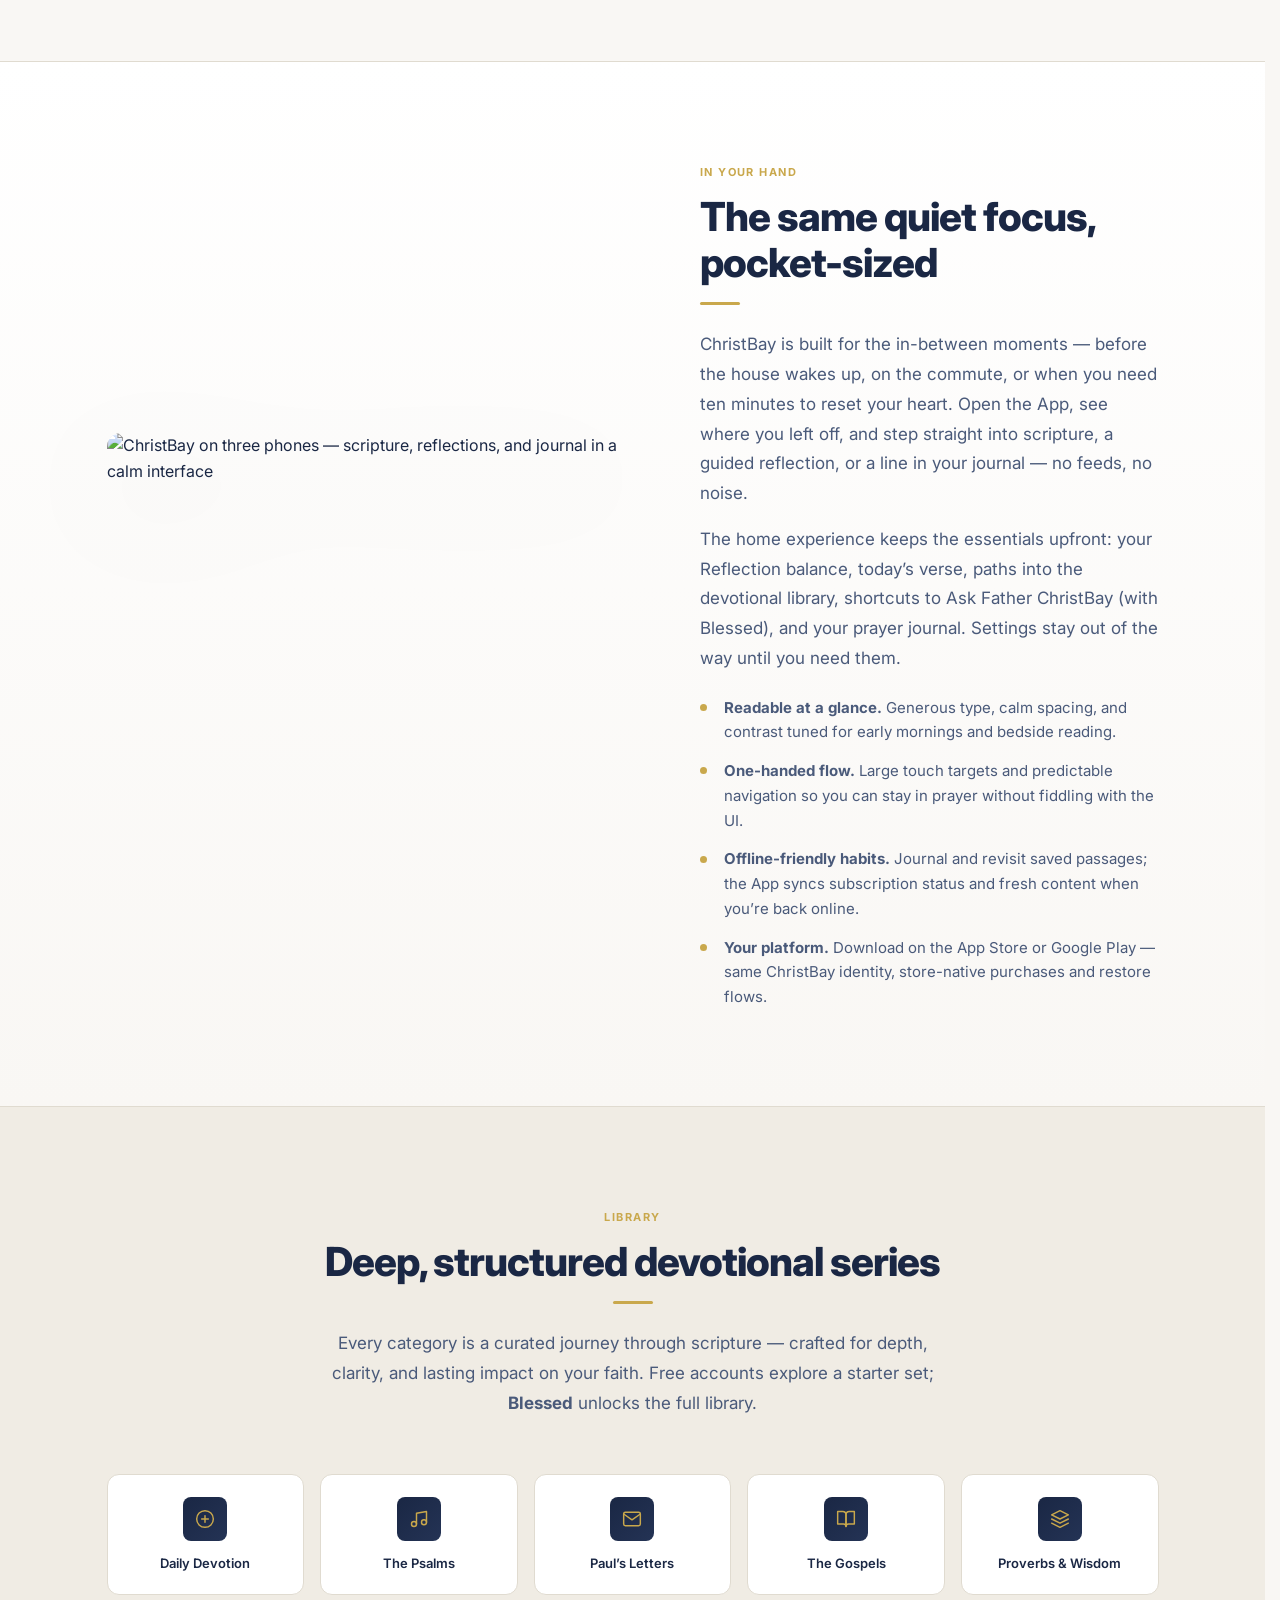
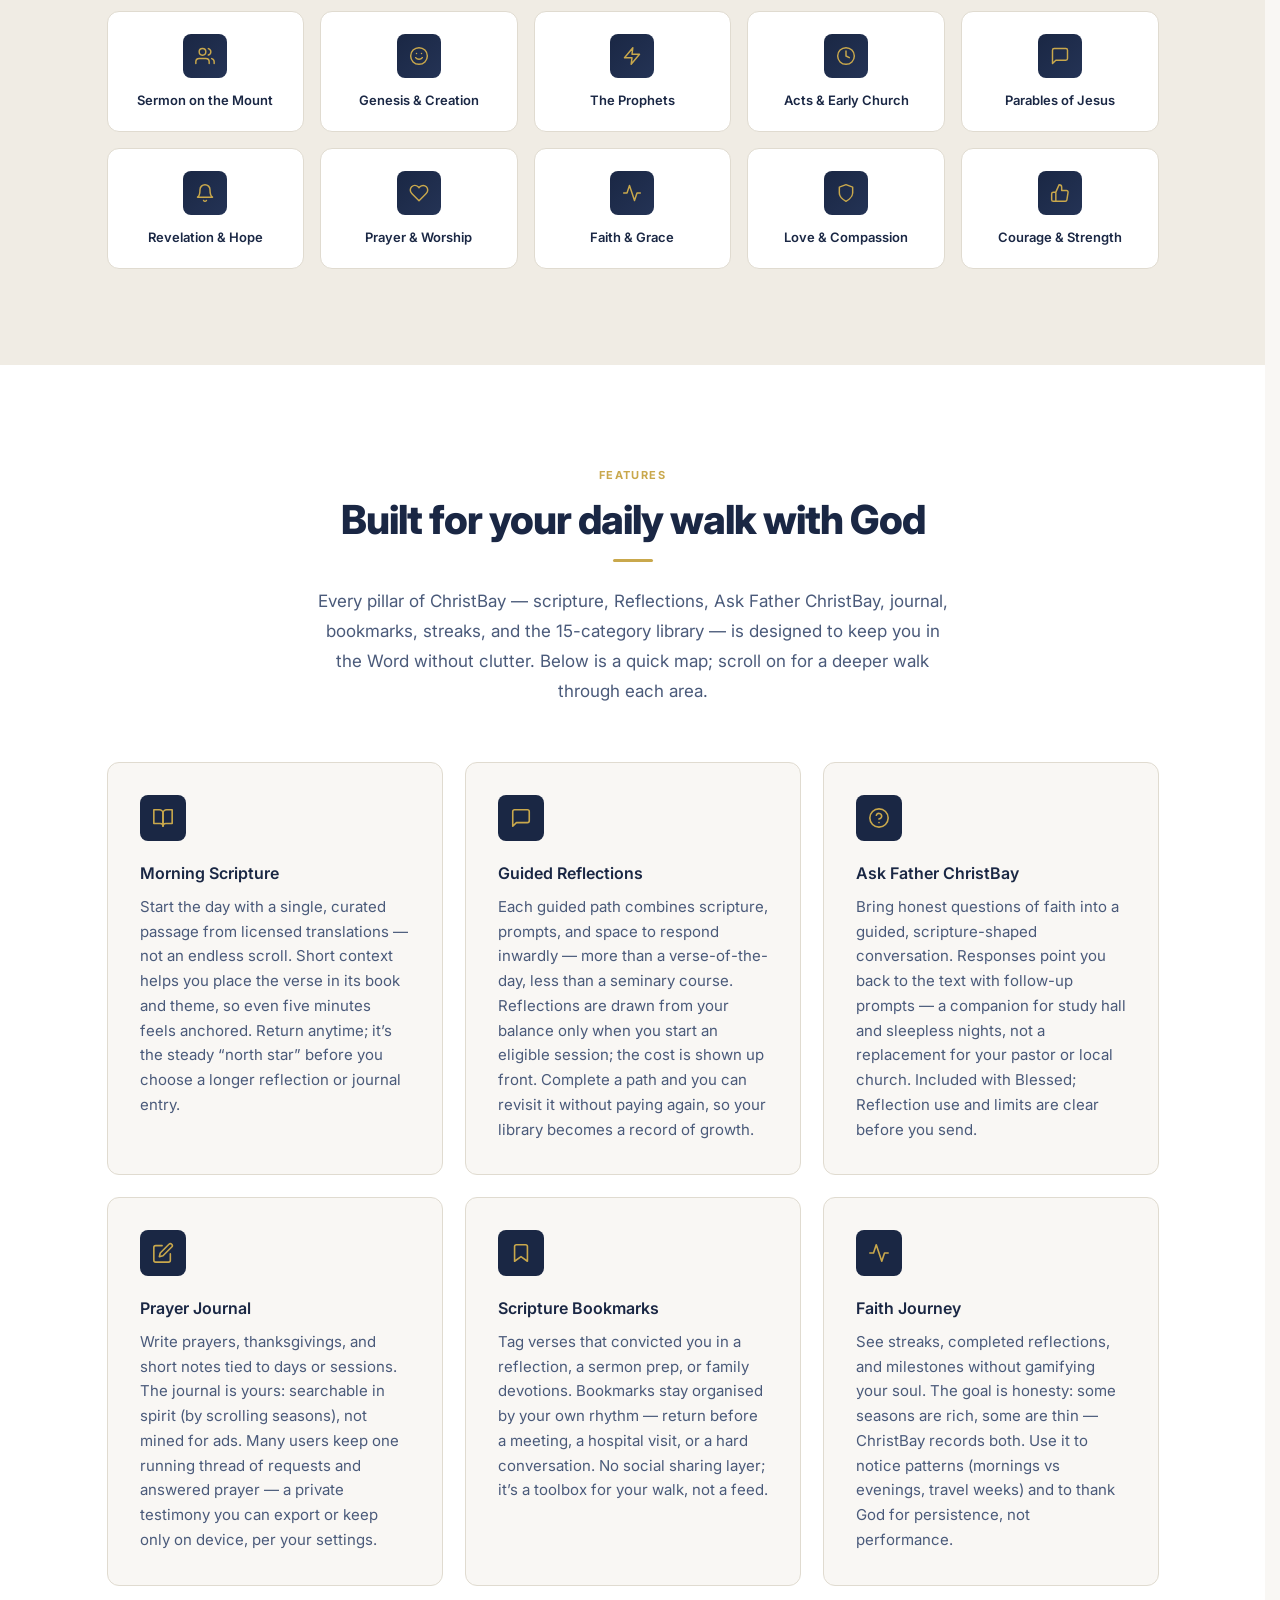
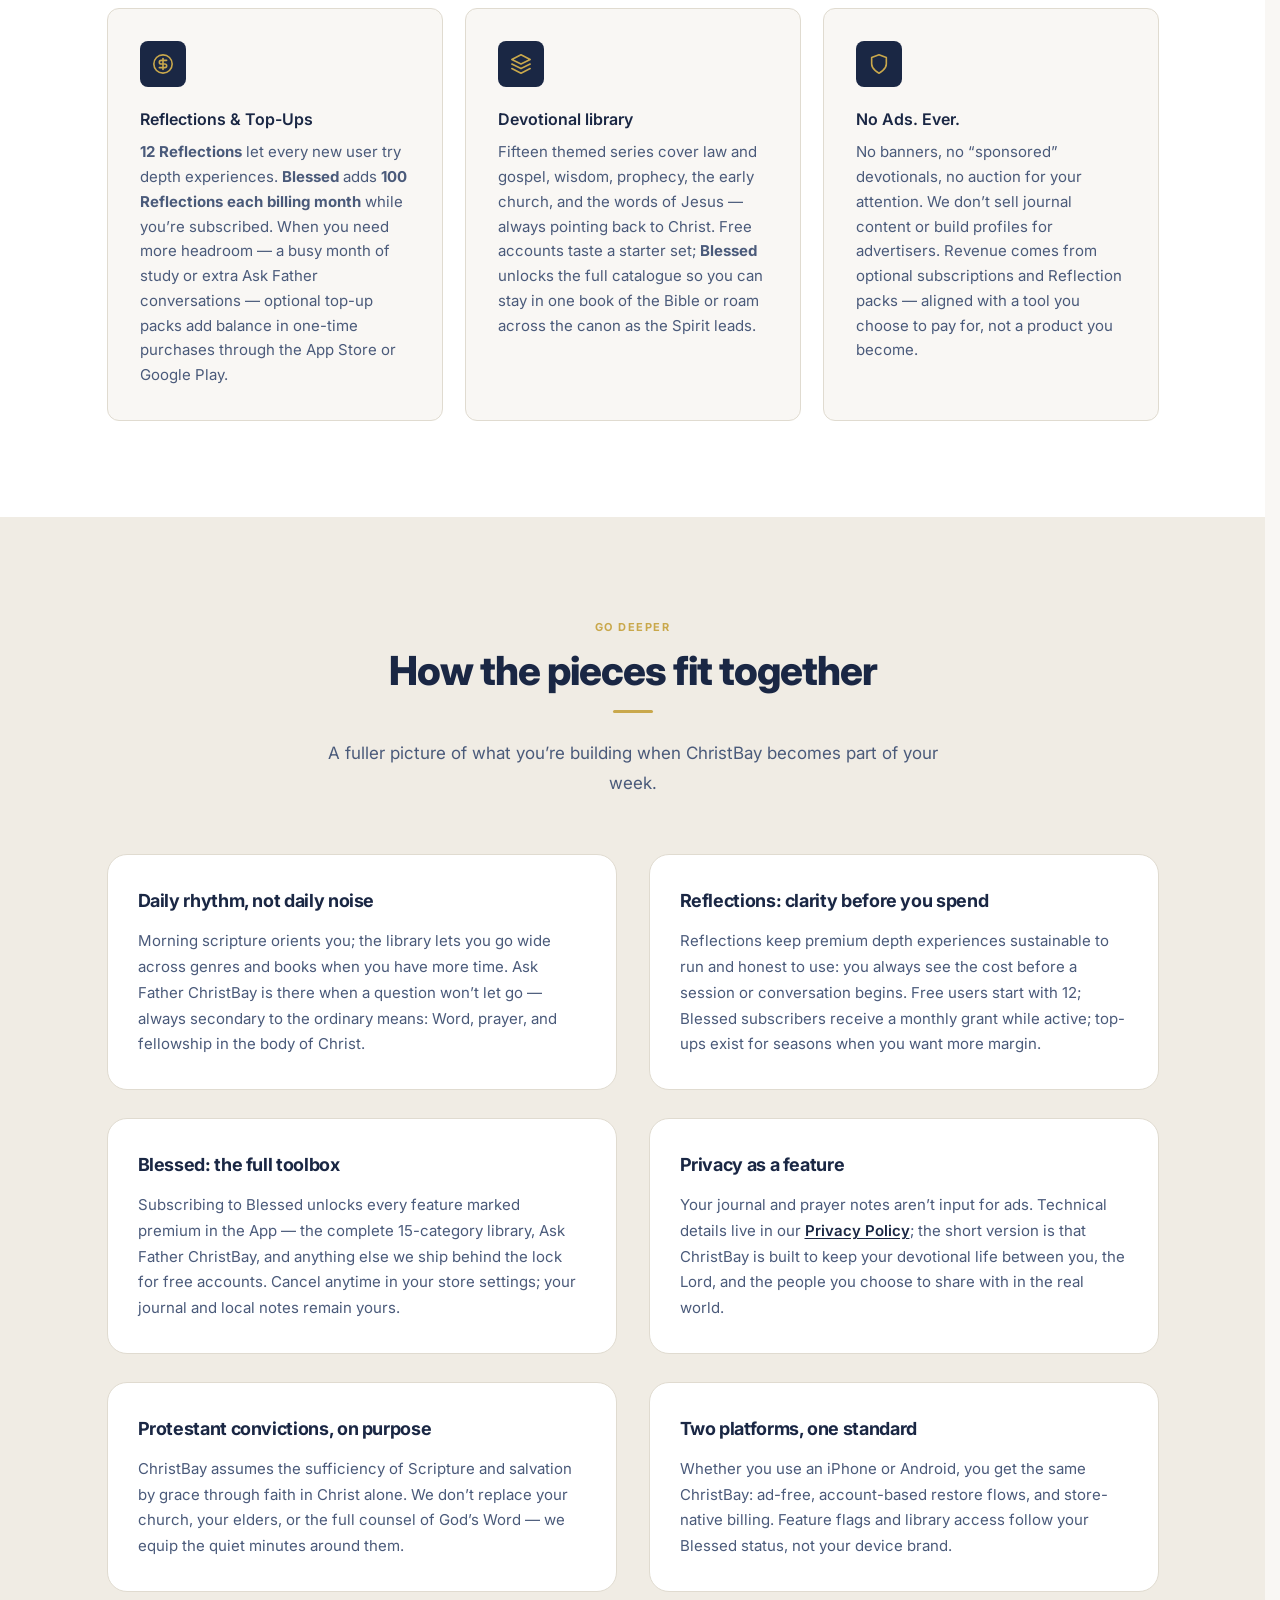
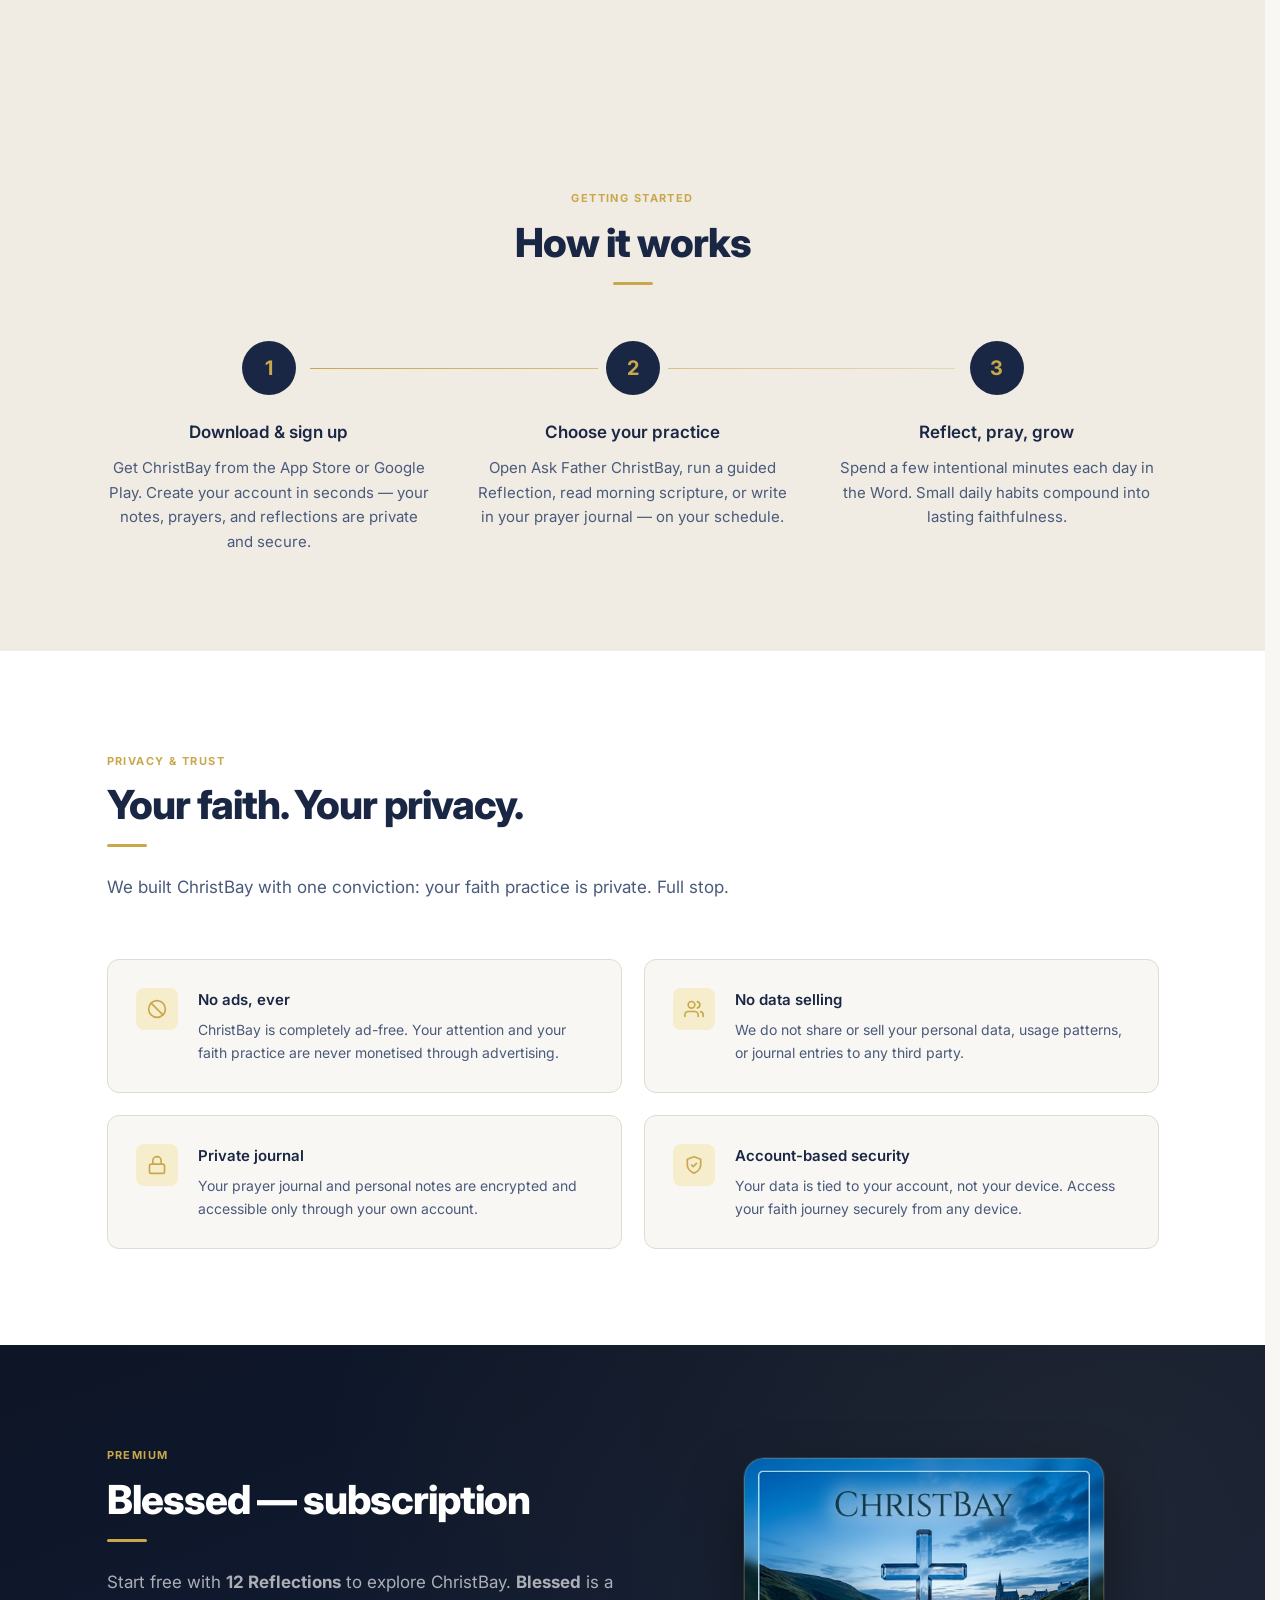
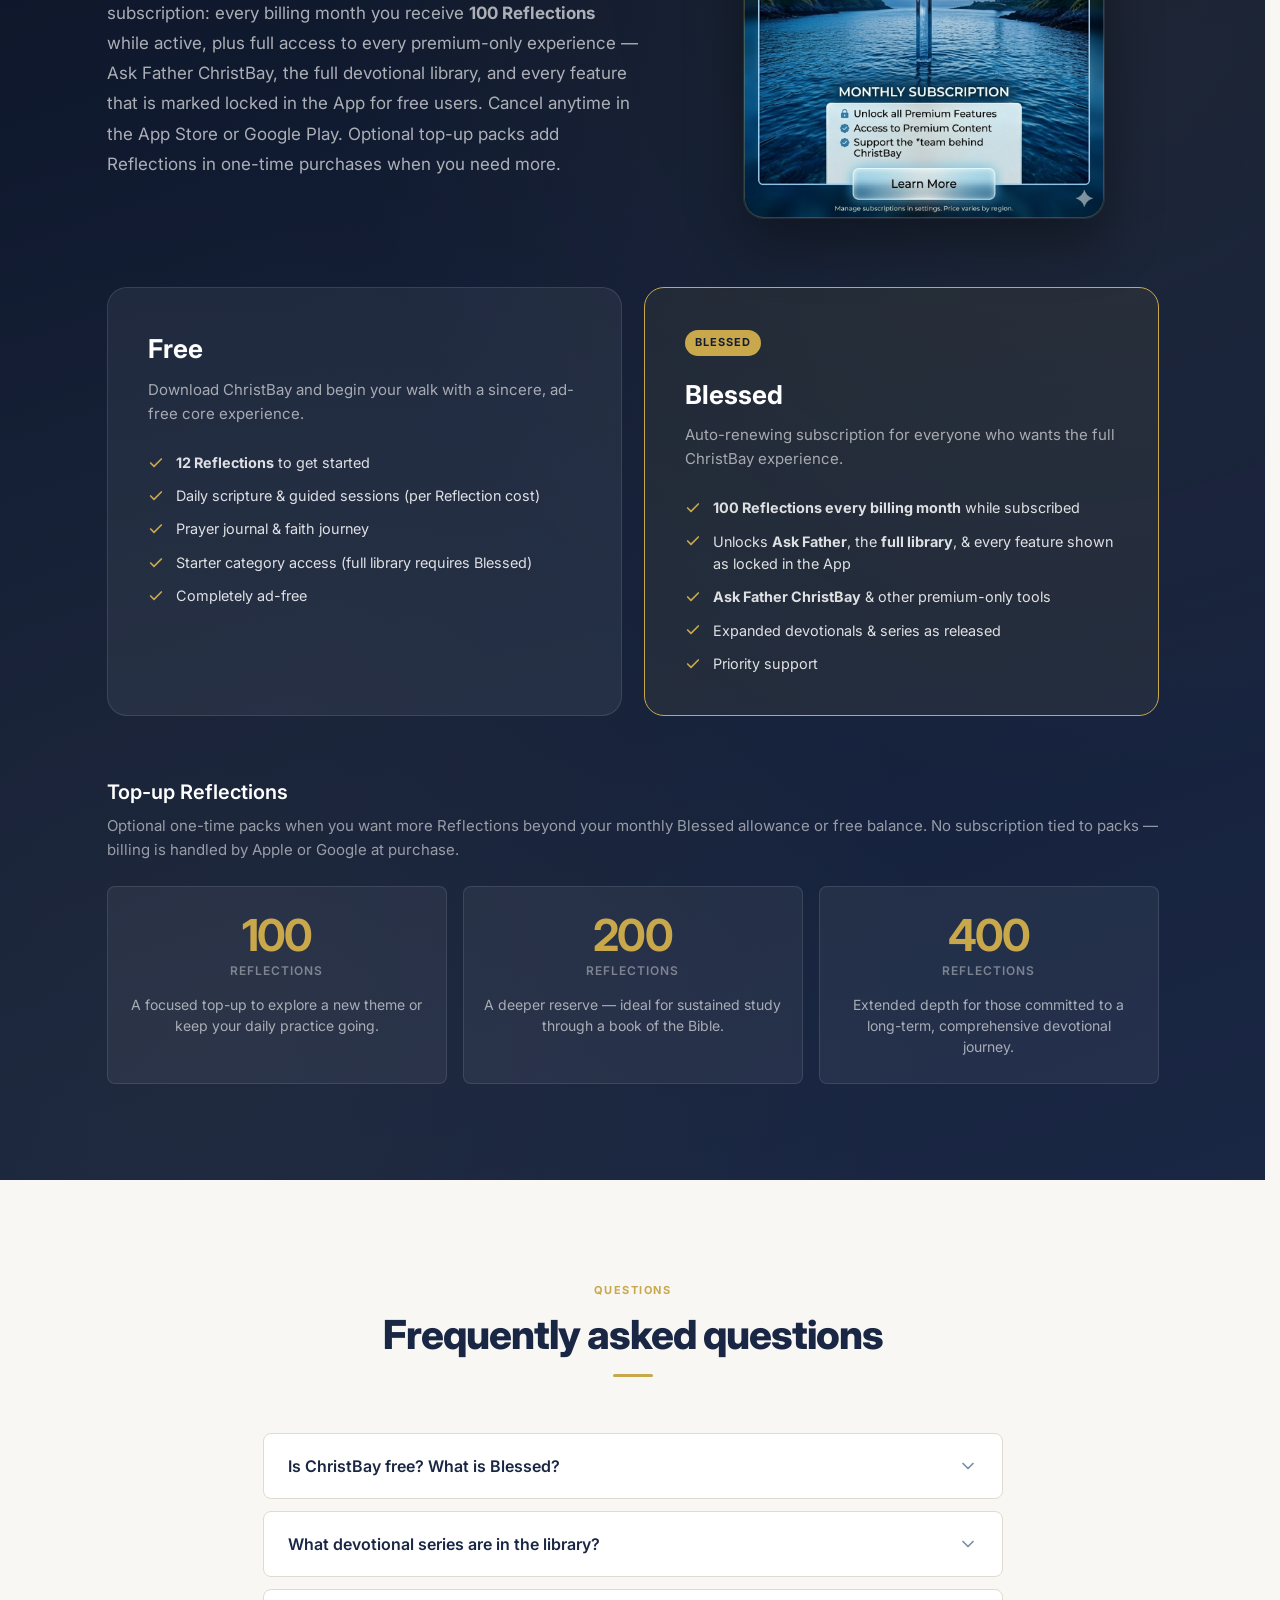
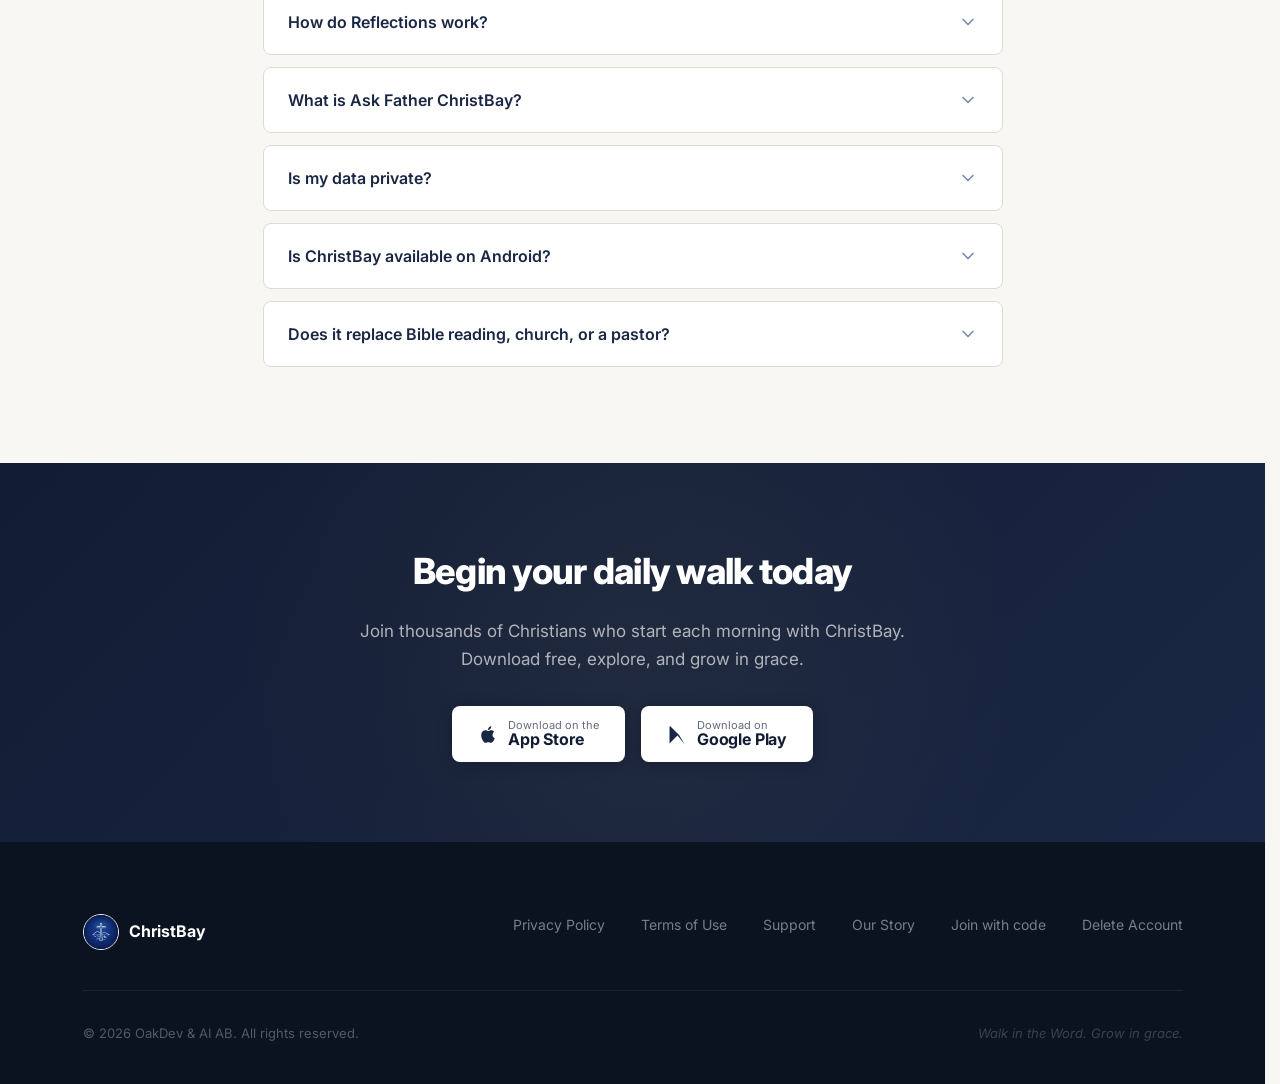
==== commit 18360132: "images fixes" ====
--- a/index.html
+++ b/index.html
@@ -90,25 +90,6 @@
       position: relative; z-index: 1; max-width: 720px; margin: 0 auto;
       padding-bottom: 9rem;
     }
-    /* Soft transition to body — no hard SVG wave; layered fade reads calmer */
-    .hero-bottom {
-      display: block;
-      width: 100%;
-      height: clamp(64px, 10vw, 112px);
-      margin-bottom: -1px;
-      flex-shrink: 0;
-      background:
-        radial-gradient(ellipse 85% 100% at 50% 0%, rgba(255, 255, 255, 0.06) 0%, transparent 58%),
-        linear-gradient(
-          180deg,
-          rgba(13, 21, 38, 0) 0%,
-          rgba(18, 29, 53, 0.12) 12%,
-          rgba(26, 39, 68, 0.28) 32%,
-          rgba(240, 236, 228, 0.5) 58%,
-          rgba(249, 247, 244, 0.88) 78%,
-          #ffffff 100%
-        );
-    }
     .hero-logo-wrap {
       position: relative; display: flex; align-items: center;
       justify-content: center; margin: 0 auto 2.5rem;
@@ -244,10 +225,19 @@
     /* ============================================================
        What's New (2.0 Highlights)
     ============================================================ */
+    /* No gradient strip: white “sheet” overlaps hero with a soft top radius (editorial / app-store style) */
     .whats-new {
+      position: relative;
+      z-index: 2;
       background: var(--white);
-      /* Hairline gold at seam — ties hero to content without a heavy bar */
-      box-shadow: inset 0 1px 0 0 rgba(201, 168, 76, 0.22);
+      margin-top: -2.75rem;
+      border-radius: clamp(22px, 5vw, 36px) clamp(22px, 5vw, 36px) 0 0;
+      box-shadow:
+        0 -20px 50px rgba(13, 21, 38, 0.12),
+        0 -1px 0 rgba(201, 168, 76, 0.18);
+    }
+    @media (max-width: 520px) {
+      .whats-new { margin-top: -1.75rem; }
     }
     .new-grid { display: grid; grid-template-columns: repeat(4, 1fr); gap: 1.5rem; }
     .new-card {
@@ -516,20 +506,24 @@
         radial-gradient(ellipse at 15% 90%, rgba(201, 168, 76, 0.05) 0%, transparent 50%);
       pointer-events: none;
     }
-    .premium-inner { position: relative; z-index: 1; }
+    .premium-inner { position: relative; z-index: 1; min-width: 0; }
     .premium-intro-grid {
       display: grid;
       grid-template-columns: 1fr minmax(280px, 0.88fr);
       gap: 2.5rem 3.25rem;
       align-items: center;
       margin-bottom: 3.25rem;
-    }
+      min-width: 0;
+    }
+    .premium-intro-copy { min-width: 0; }
     .premium-intro-copy .section-body { max-width: none; line-height: 1.78; }
     .premium-intro-visual {
       margin: 0;
       position: relative;
       border-radius: var(--radius-lg);
       overflow: hidden;
+      max-width: min(360px, 100%);
+      justify-self: center;
       background: rgba(255, 255, 255, 0.04);
       box-shadow:
         0 24px 56px rgba(0, 0, 0, 0.38),
@@ -557,7 +551,7 @@
       }
       .premium-intro-visual {
         order: -1;
-        max-width: min(400px, 100%);
+        max-width: min(320px, 100%);
         margin-left: auto;
         margin-right: auto;
       }
@@ -579,9 +573,31 @@
     }
     .tier-card h3 { font-size: 1.625rem; font-weight: 700; color: var(--white); margin-bottom: 0.5rem; }
     .tier-card > p { font-size: 0.9375rem; color: rgba(255, 255, 255, 0.6); line-height: 1.6; margin-bottom: 1.625rem; }
-    .tier-features { display: flex; flex-direction: column; gap: 0.6875rem; }
-    .tier-features li { display: flex; align-items: center; gap: 0.625rem; font-size: 0.9rem; color: rgba(255, 255, 255, 0.8); }
-    .tier-features li svg { width: 16px; height: 16px; flex-shrink: 0; stroke: var(--gold); fill: none; stroke-width: 2.5; stroke-linecap: round; stroke-linejoin: round; }
+    .tier-features { display: flex; flex-direction: column; gap: 0.6875rem; padding: 0; margin: 0; list-style: none; }
+    /* One text column: avoid flex splitting <strong> and text into separate items on narrow screens */
+    .tier-features li {
+      display: grid;
+      grid-template-columns: 1.125rem 1fr;
+      gap: 0.625rem;
+      align-items: start;
+      font-size: 0.9rem;
+      color: rgba(255, 255, 255, 0.85);
+      line-height: 1.55;
+    }
+    .tier-features li svg {
+      width: 16px;
+      height: 16px;
+      stroke: var(--gold);
+      fill: none;
+      stroke-width: 2.5;
+      stroke-linecap: round;
+      stroke-linejoin: round;
+      margin-top: 0.2em;
+    }
+    .tier-feature-copy {
+      min-width: 0;
+      overflow-wrap: break-word;
+    }
     .packs-block-header { margin-bottom: 1.5rem; }
     .packs-title { font-size: 1.25rem; font-weight: 600; color: var(--white); margin-bottom: 0.375rem; }
     .packs-subtitle { font-size: 0.9375rem; color: rgba(255, 255, 255, 0.55); line-height: 1.6; }
@@ -596,8 +612,11 @@
     .pack-label { font-size: 0.75rem; font-weight: 600; color: rgba(255, 255, 255, 0.4); text-transform: uppercase; letter-spacing: 0.08em; margin-bottom: 0.875rem; }
     .pack-desc { font-size: 0.875rem; color: rgba(255, 255, 255, 0.6); line-height: 1.5; }
     @media (max-width: 700px) {
-      .premium-tiers { grid-template-columns: 1fr; }
+      .premium-tiers { grid-template-columns: 1fr; gap: 1.25rem; }
       .packs-grid { grid-template-columns: 1fr; gap: 0.75rem; }
+      .tier-card { padding: 1.5rem 1.25rem; }
+      .tier-card h3 { font-size: 1.375rem; }
+      .tier-features li { font-size: 0.875rem; line-height: 1.6; }
     }
 
     /* ============================================================
@@ -796,7 +815,6 @@
           </div>
         </div>
       </div>
-      <div class="hero-bottom" aria-hidden="true"></div>
     </section>
 
     <!-- ============================================================
@@ -1192,11 +1210,11 @@
               <h3>Free</h3>
               <p>Download ChristBay and begin your walk with a sincere, ad-free core experience.</p>
               <ul class="tier-features">
-                <li><svg viewBox="0 0 24 24"><polyline points="20 6 9 17 4 12"/></svg> <strong>12 Reflections</strong> to get started</li>
-                <li><svg viewBox="0 0 24 24"><polyline points="20 6 9 17 4 12"/></svg> Daily scripture &amp; guided sessions (per Reflection cost)</li>
-                <li><svg viewBox="0 0 24 24"><polyline points="20 6 9 17 4 12"/></svg> Prayer journal &amp; faith journey</li>
-                <li><svg viewBox="0 0 24 24"><polyline points="20 6 9 17 4 12"/></svg> Starter category access (full library requires Blessed)</li>
-                <li><svg viewBox="0 0 24 24"><polyline points="20 6 9 17 4 12"/></svg> Completely ad-free</li>
+                <li><svg viewBox="0 0 24 24" aria-hidden="true"><polyline points="20 6 9 17 4 12"/></svg><span class="tier-feature-copy"><strong>12 Reflections</strong> to get started</span></li>
+                <li><svg viewBox="0 0 24 24" aria-hidden="true"><polyline points="20 6 9 17 4 12"/></svg><span class="tier-feature-copy">Daily scripture &amp; guided sessions (per Reflection cost)</span></li>
+                <li><svg viewBox="0 0 24 24" aria-hidden="true"><polyline points="20 6 9 17 4 12"/></svg><span class="tier-feature-copy">Prayer journal &amp; faith journey</span></li>
+                <li><svg viewBox="0 0 24 24" aria-hidden="true"><polyline points="20 6 9 17 4 12"/></svg><span class="tier-feature-copy">Starter category access (full library requires Blessed)</span></li>
+                <li><svg viewBox="0 0 24 24" aria-hidden="true"><polyline points="20 6 9 17 4 12"/></svg><span class="tier-feature-copy">Completely ad-free</span></li>
               </ul>
             </div>
             <div class="tier-card featured">
@@ -1204,11 +1222,11 @@
               <h3>Blessed</h3>
               <p>Auto-renewing subscription for everyone who wants the full ChristBay experience.</p>
               <ul class="tier-features">
-                <li><svg viewBox="0 0 24 24"><polyline points="20 6 9 17 4 12"/></svg> <strong>100 Reflections every billing month</strong> while subscribed</li>
-                <li><svg viewBox="0 0 24 24"><polyline points="20 6 9 17 4 12"/></svg> Unlocks <strong>Ask Father</strong>, the <strong>full library</strong>, &amp; every feature shown as locked in the App</li>
-                <li><svg viewBox="0 0 24 24"><polyline points="20 6 9 17 4 12"/></svg> <strong>Ask Father ChristBay</strong> &amp; other premium-only tools</li>
-                <li><svg viewBox="0 0 24 24"><polyline points="20 6 9 17 4 12"/></svg> Expanded devotionals &amp; series as released</li>
-                <li><svg viewBox="0 0 24 24"><polyline points="20 6 9 17 4 12"/></svg> Priority support</li>
+                <li><svg viewBox="0 0 24 24" aria-hidden="true"><polyline points="20 6 9 17 4 12"/></svg><span class="tier-feature-copy"><strong>100 Reflections every billing month</strong> while subscribed</span></li>
+                <li><svg viewBox="0 0 24 24" aria-hidden="true"><polyline points="20 6 9 17 4 12"/></svg><span class="tier-feature-copy">Unlocks <strong>Ask Father</strong>, the <strong>full library</strong>, &amp; every feature shown as locked in the App</span></li>
+                <li><svg viewBox="0 0 24 24" aria-hidden="true"><polyline points="20 6 9 17 4 12"/></svg><span class="tier-feature-copy"><strong>Ask Father ChristBay</strong> &amp; other premium-only tools</span></li>
+                <li><svg viewBox="0 0 24 24" aria-hidden="true"><polyline points="20 6 9 17 4 12"/></svg><span class="tier-feature-copy">Expanded devotionals &amp; series as released</span></li>
+                <li><svg viewBox="0 0 24 24" aria-hidden="true"><polyline points="20 6 9 17 4 12"/></svg><span class="tier-feature-copy">Priority support</span></li>
               </ul>
             </div>
           </div>
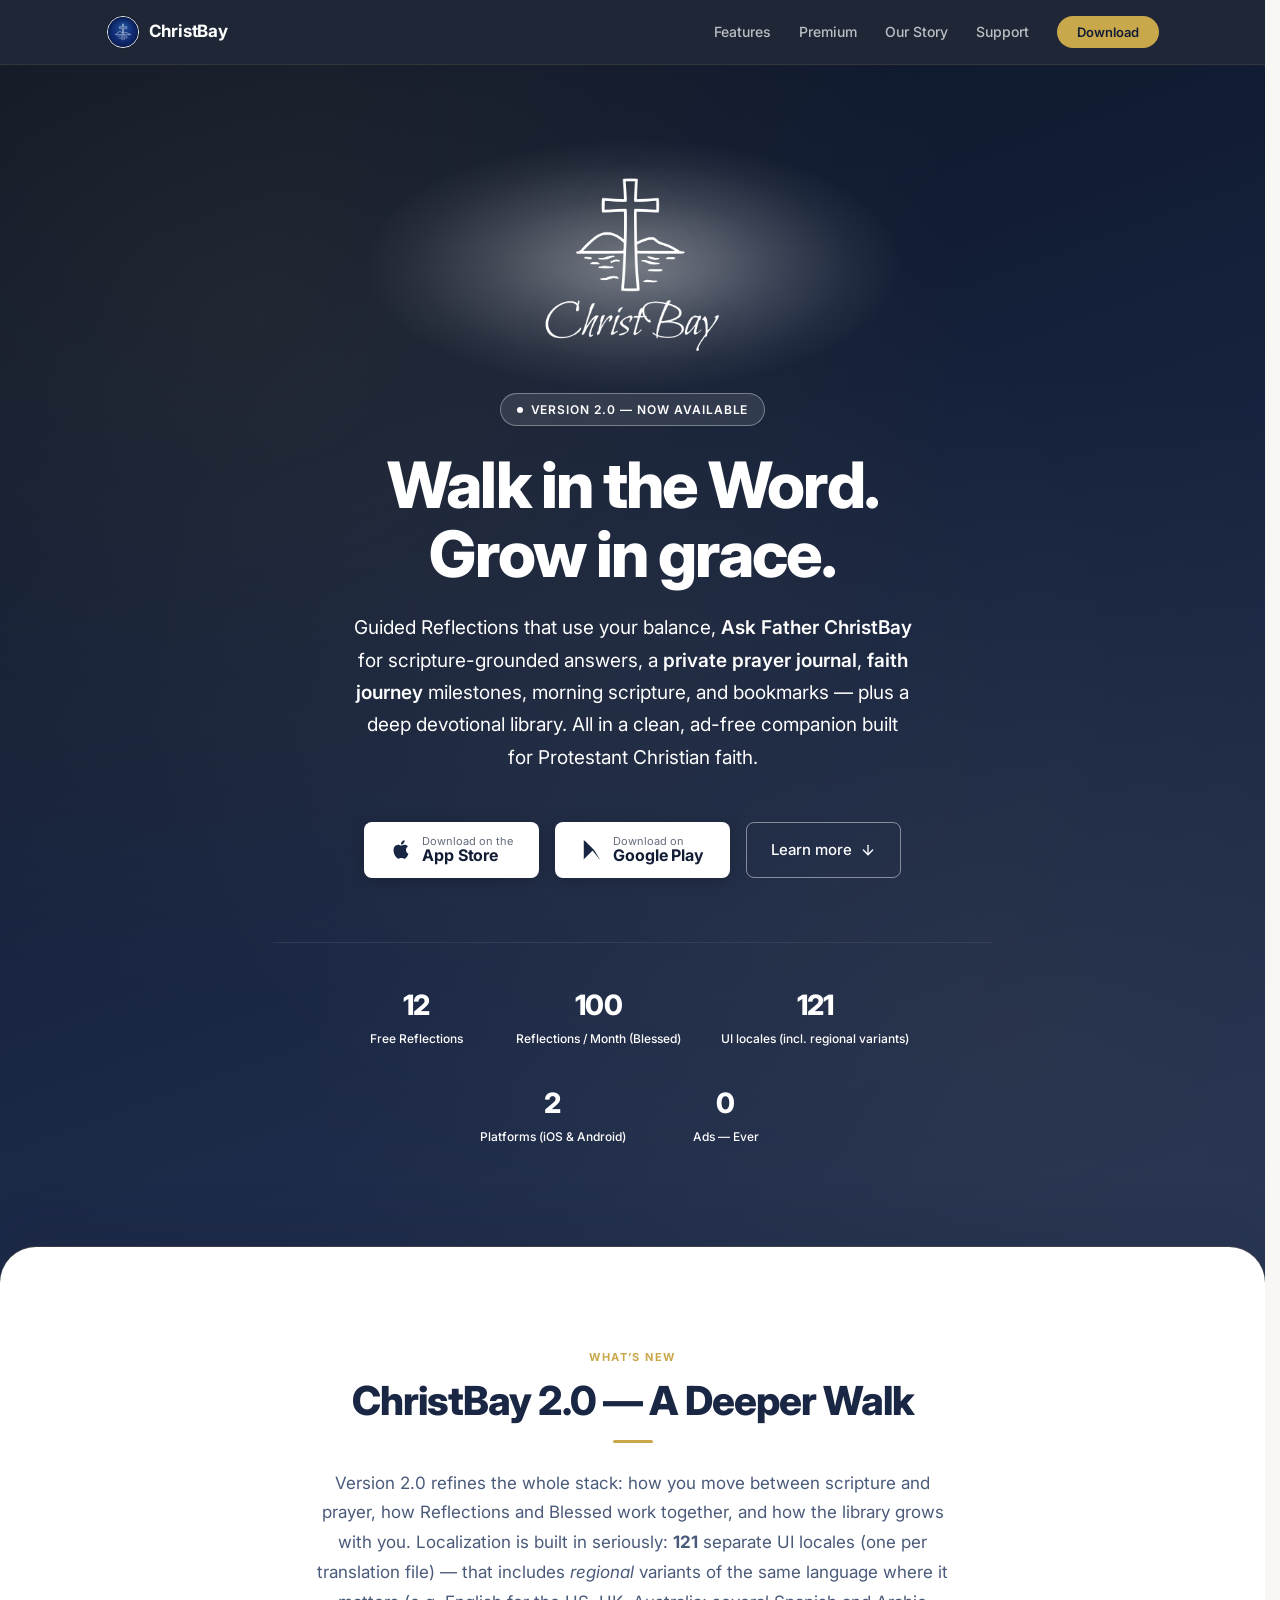
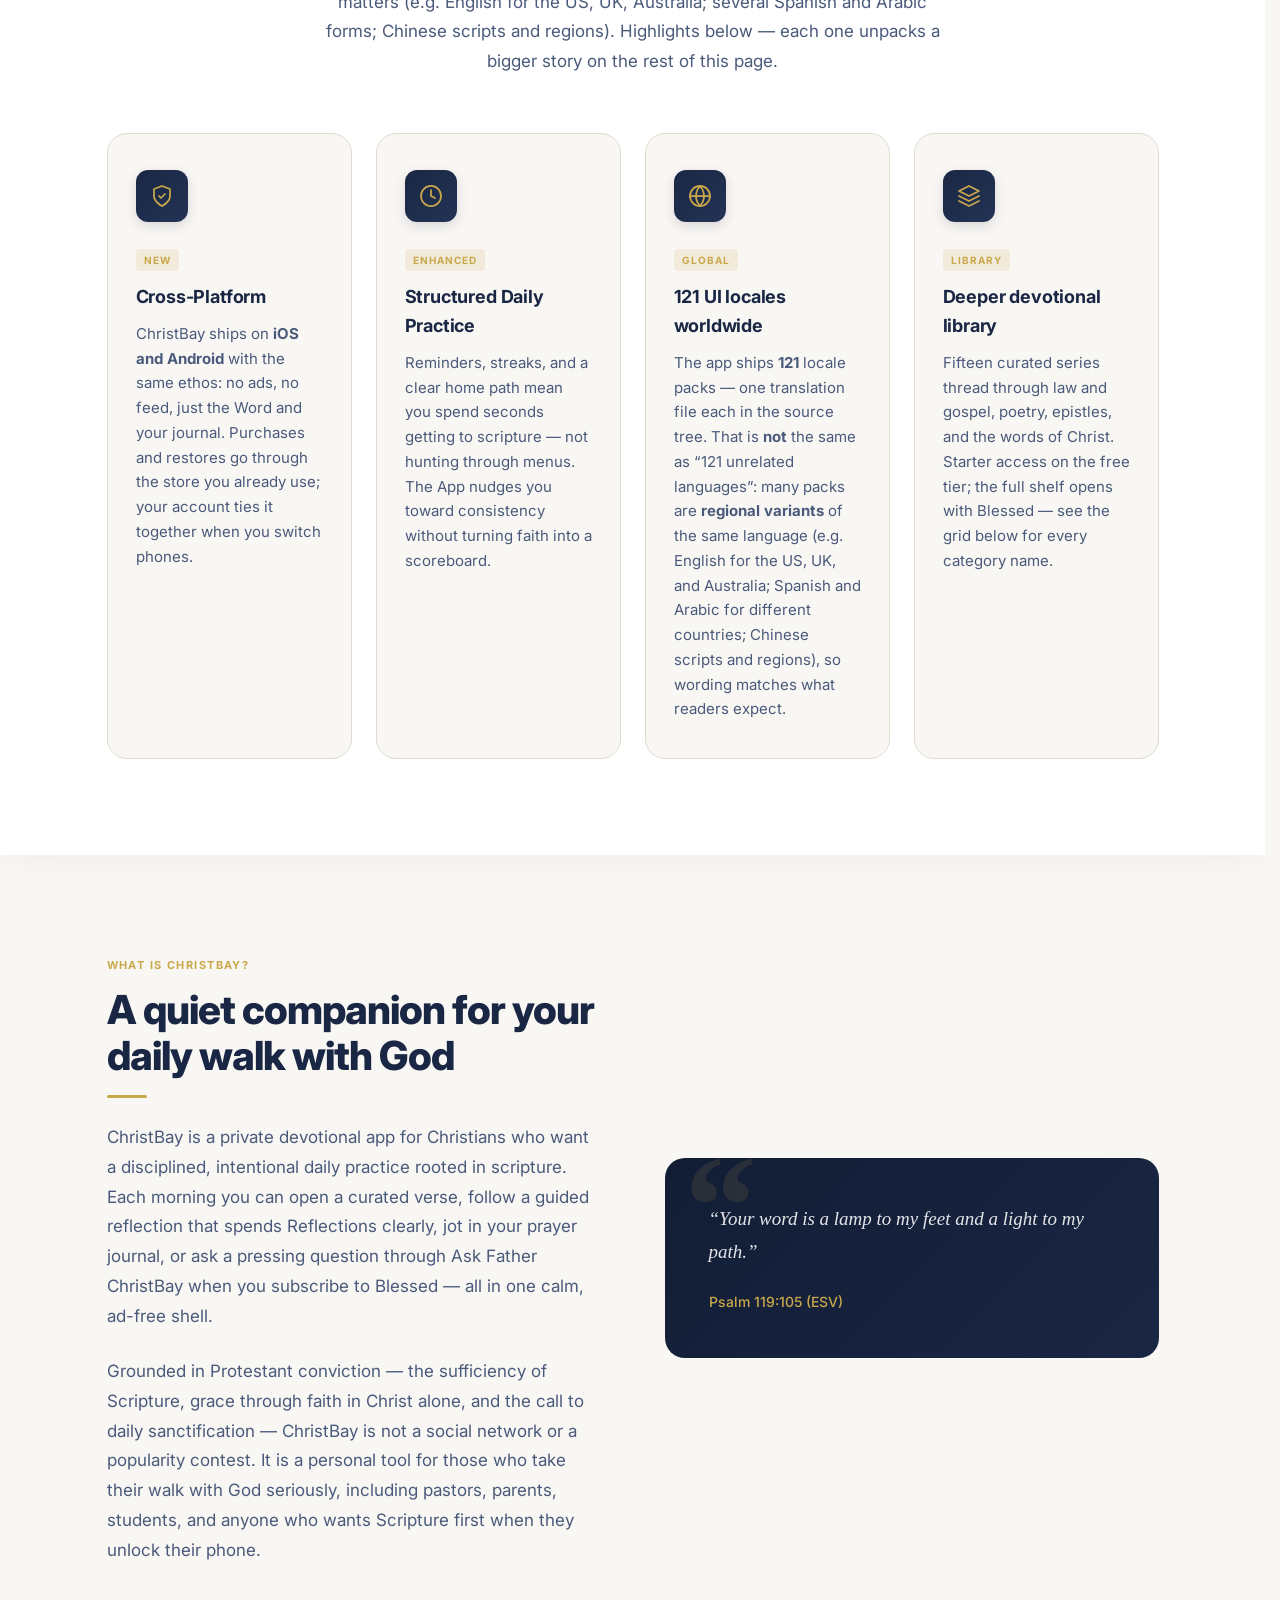
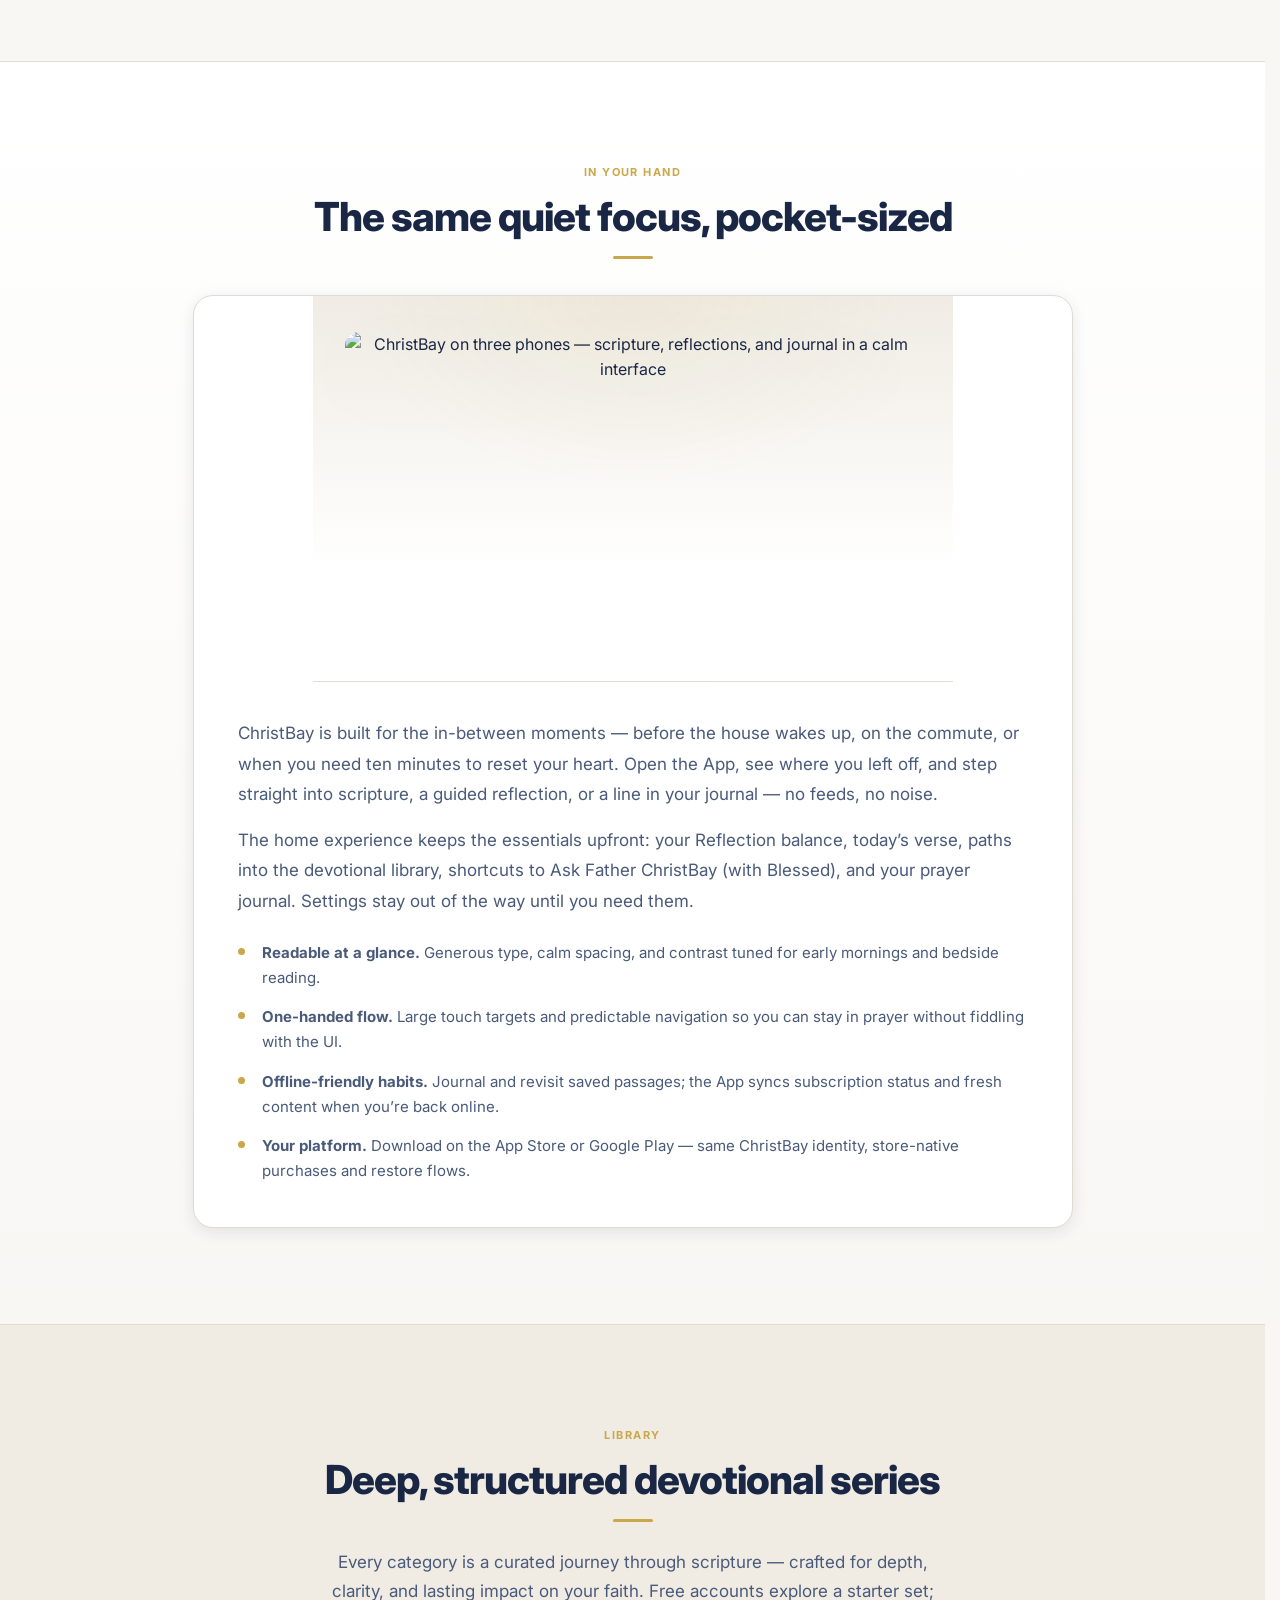
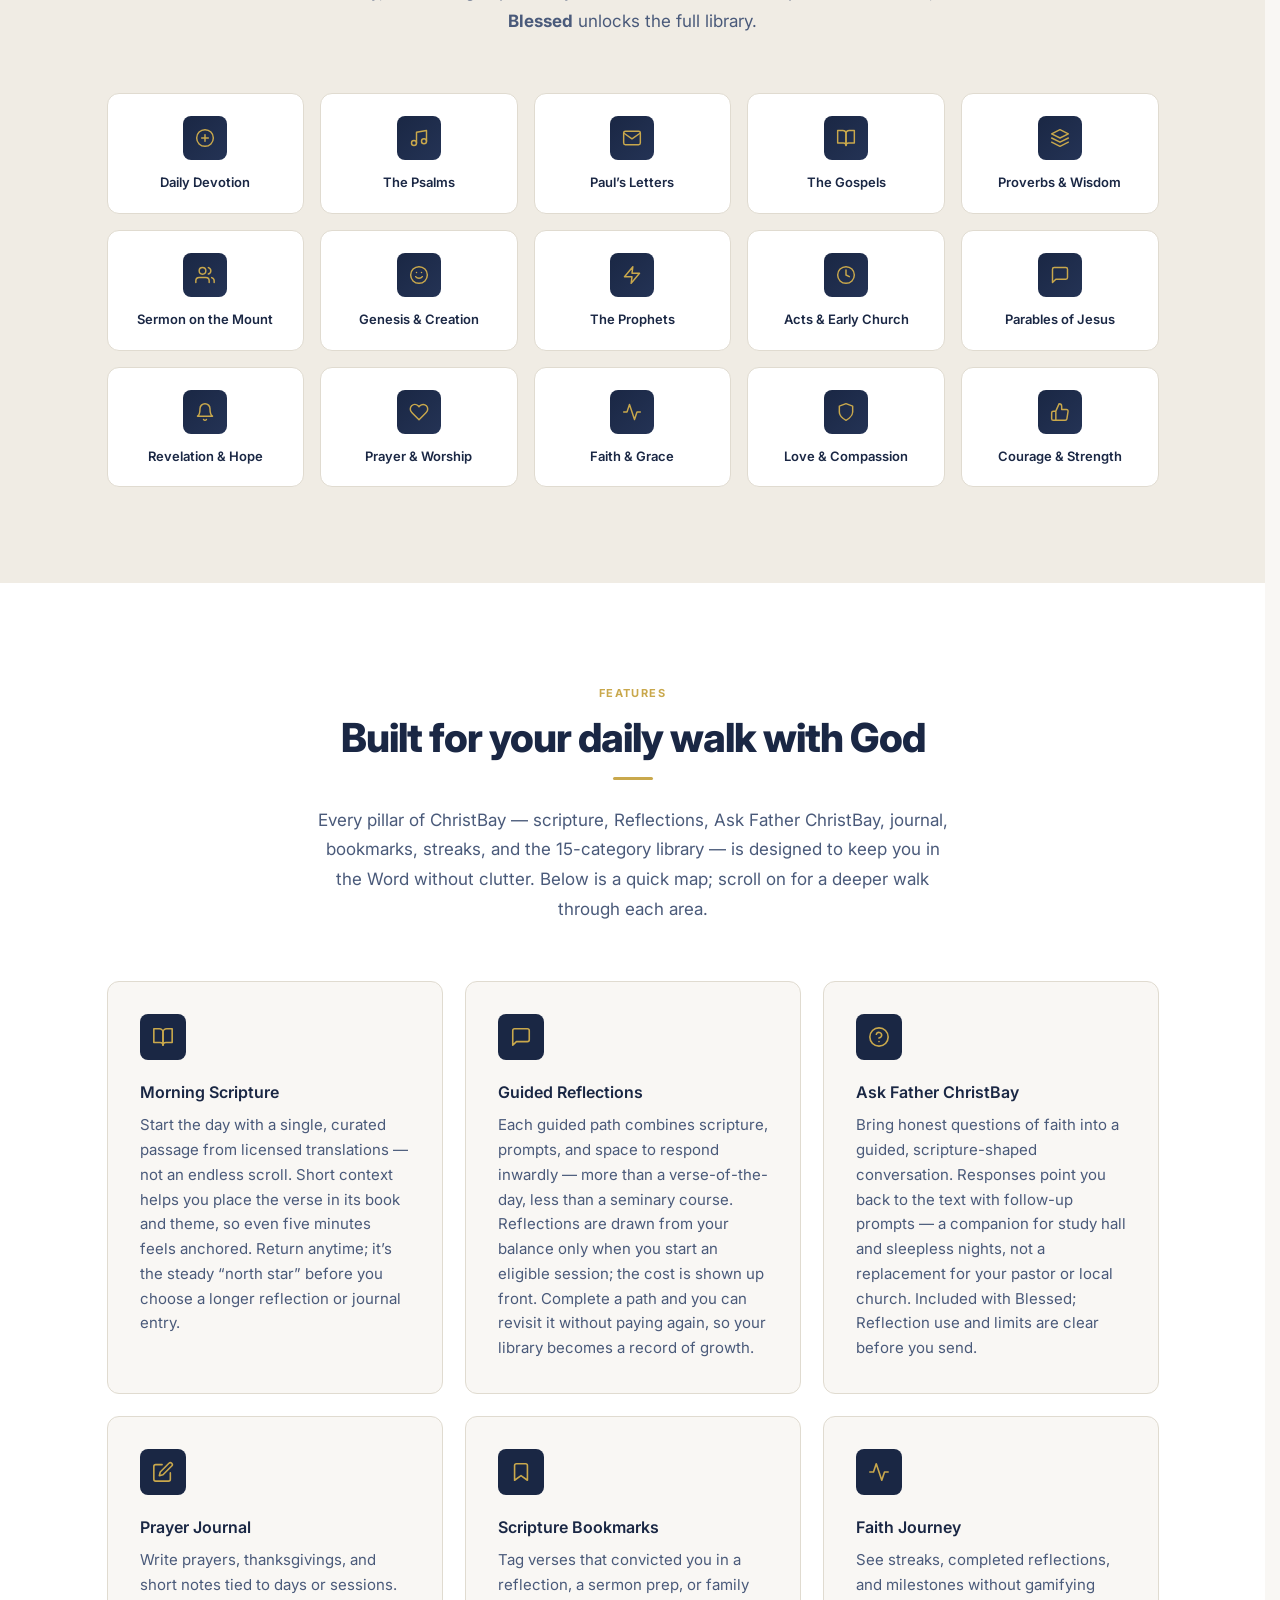
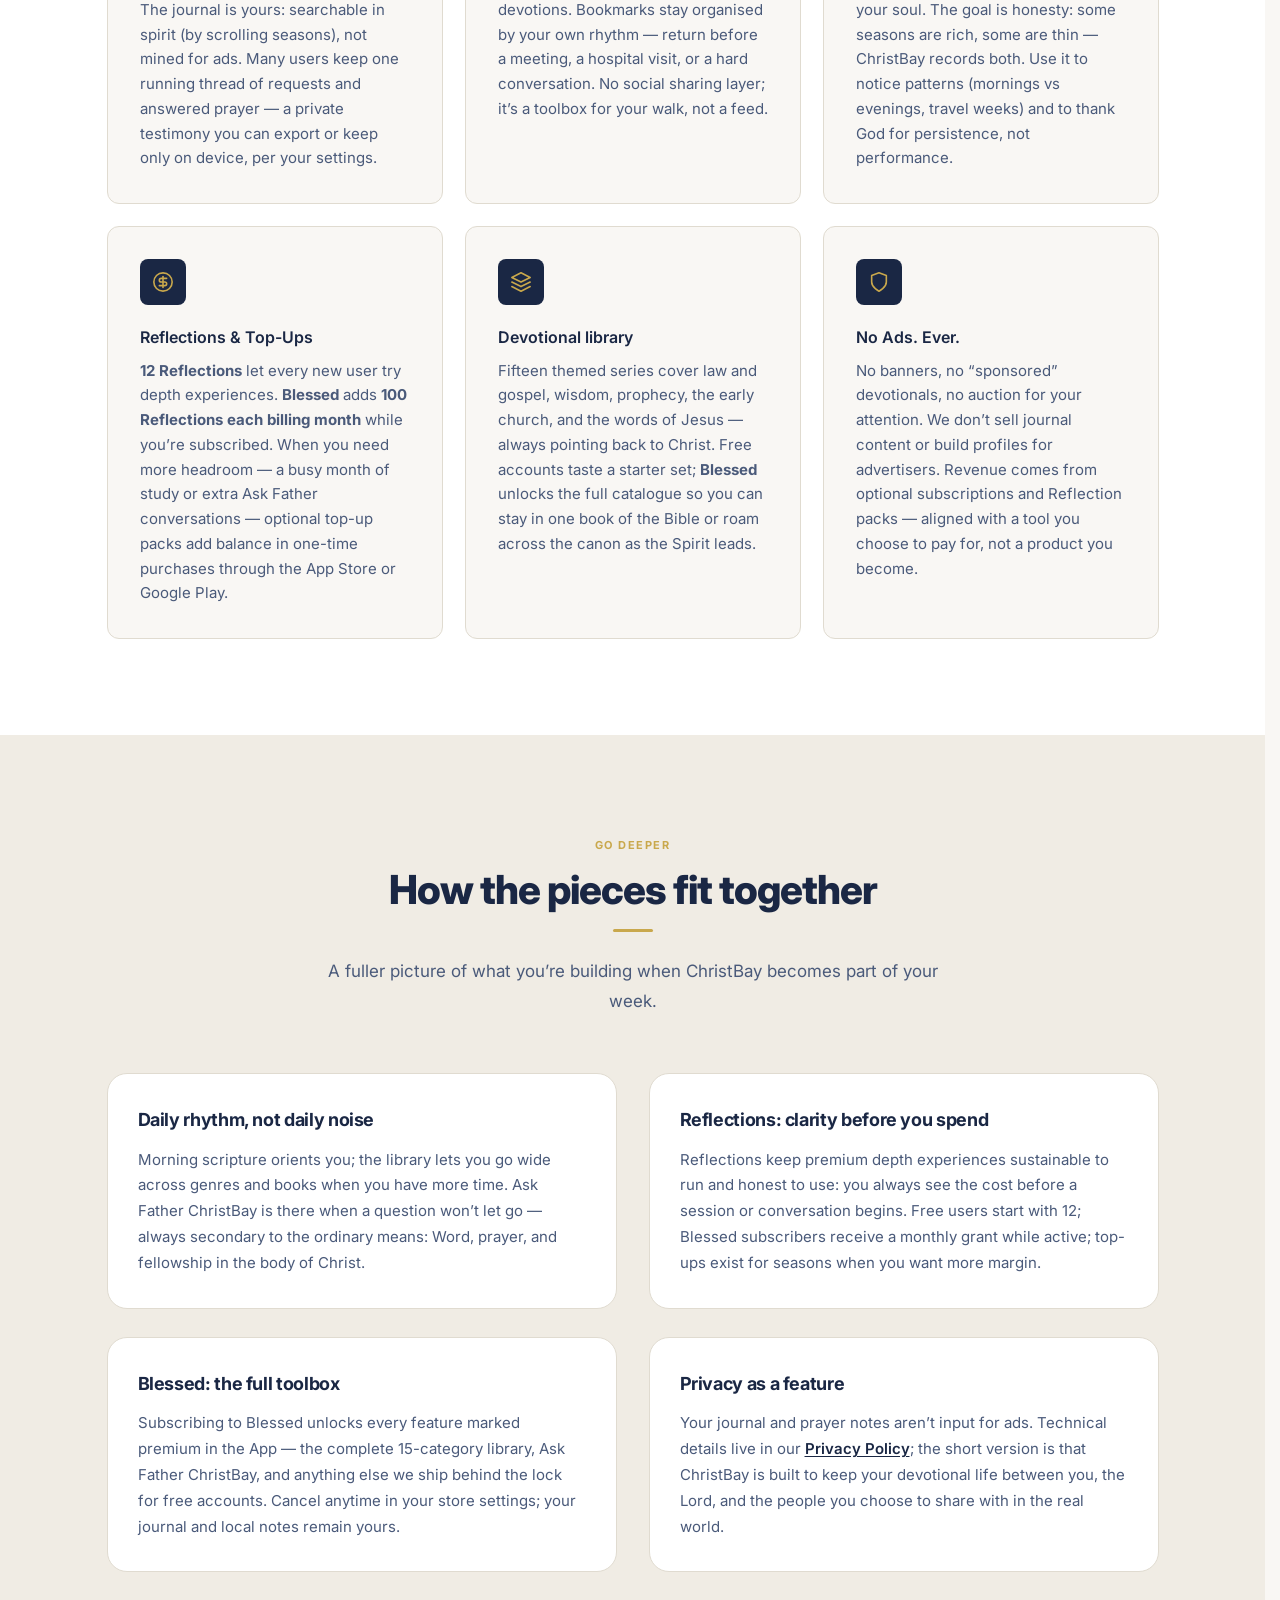
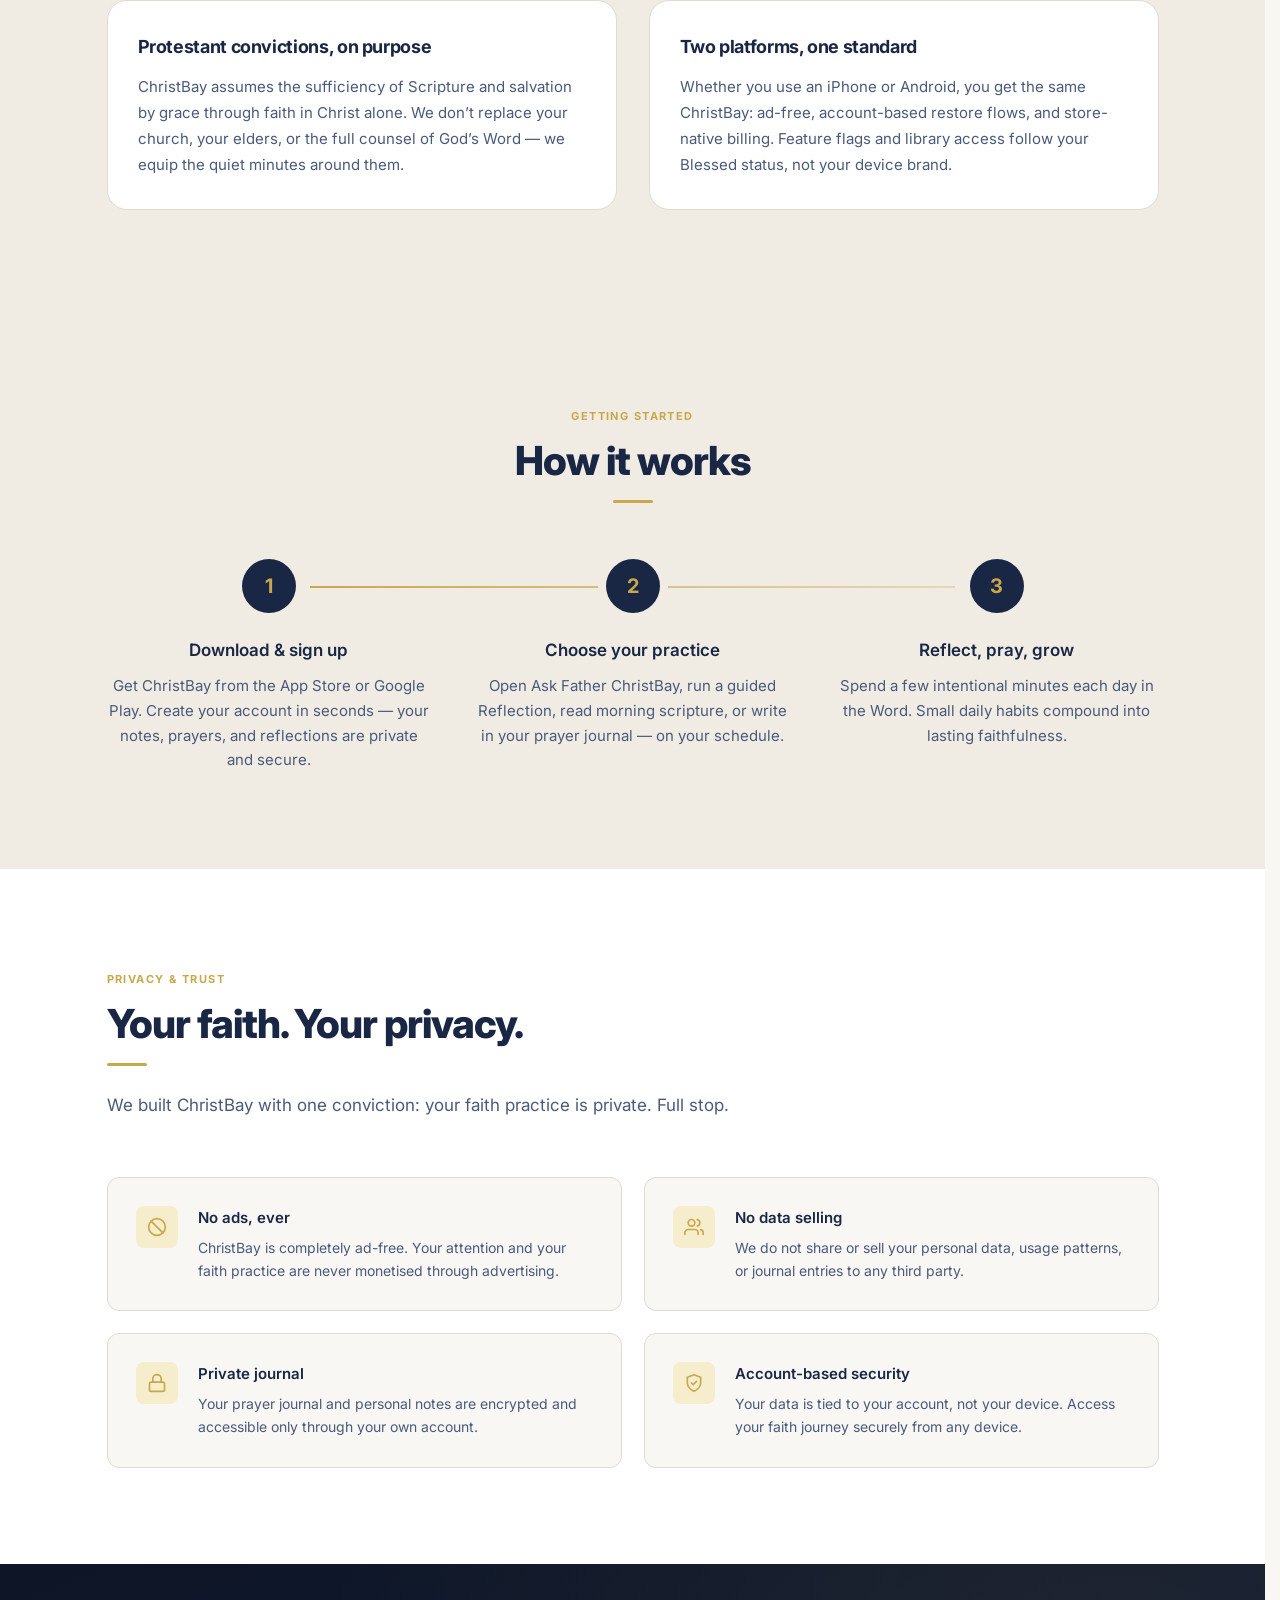
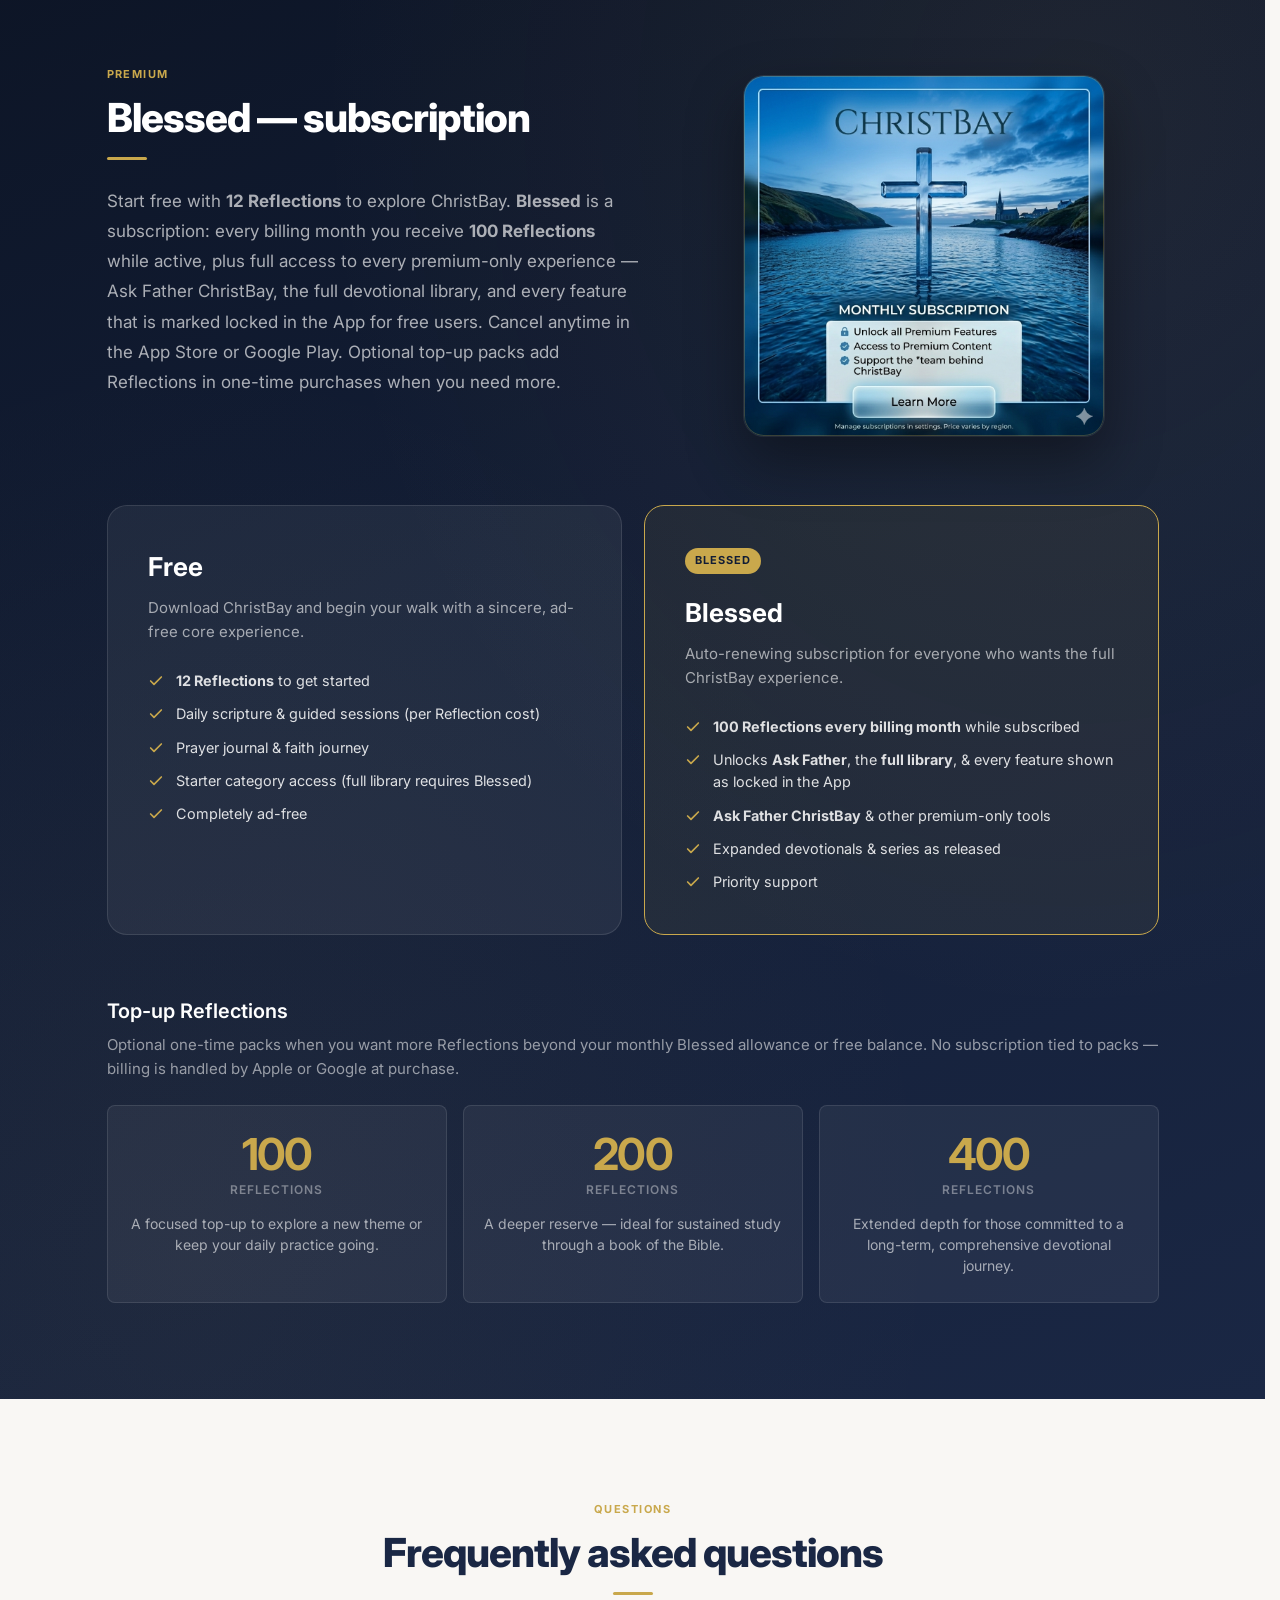
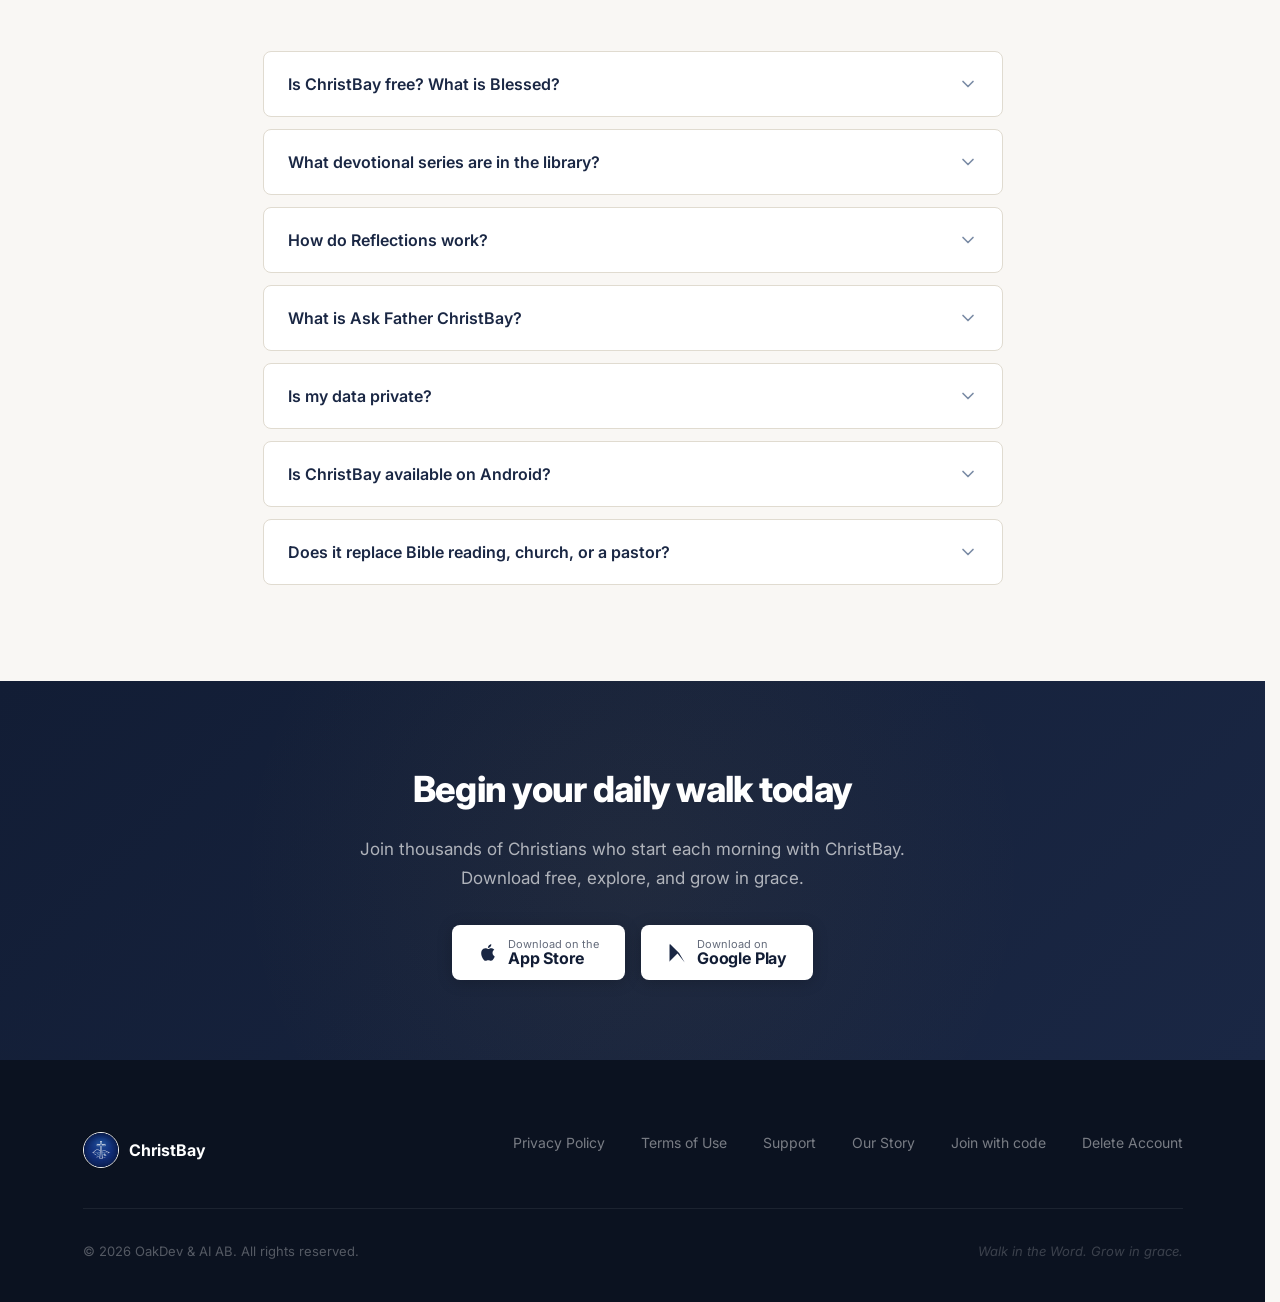
==== commit 4c5d8b44: "image fix" ====
--- a/index.html
+++ b/index.html
@@ -296,48 +296,72 @@
     @media (max-width: 800px) { .about-inner { grid-template-columns: 1fr; gap: 2.5rem; } }
 
     /* ============================================================
-       App showcase (device mockup)
+       App showcase (device mockup) — single card: image band + copy
     ============================================================ */
     .app-showcase {
       background: linear-gradient(180deg, var(--white) 0%, var(--warm-white) 100%);
       border-top: 1px solid var(--border);
       border-bottom: 1px solid var(--border);
     }
-    .app-showcase-inner {
-      display: grid;
-      grid-template-columns: minmax(0, 1.18fr) minmax(0, 1fr);
-      gap: 3rem 3.25rem;
-      align-items: center;
+    .app-showcase-stack {
+      max-width: 880px;
+      margin: 0 auto;
+    }
+    .app-showcase-intro {
+      text-align: center;
+      margin-bottom: 2.25rem;
+    }
+    .app-showcase-intro .divider {
+      margin-left: auto;
+      margin-right: auto;
+    }
+    .app-showcase-panel {
+      background: var(--white);
+      border: 1px solid var(--border);
+      border-radius: var(--radius-lg);
+      box-shadow: var(--shadow-md);
+      overflow: hidden;
+    }
+    .app-showcase-visual {
+      margin: 0;
+      padding: 2rem 1.75rem 1.5rem;
+      text-align: center;
+      background:
+        radial-gradient(ellipse 80% 90% at 50% 0%, rgba(201, 168, 76, 0.07) 0%, transparent 55%),
+        linear-gradient(180deg, var(--cream) 0%, var(--white) 72%);
+      border-bottom: 1px solid rgba(224, 219, 208, 0.85);
     }
     .app-showcase-device {
-      margin: 0;
-      justify-self: center;
+      margin: 0 auto;
       width: 100%;
-      max-width: min(680px, 100%);
+      max-width: min(640px, 100%);
     }
     .app-showcase-device img {
       width: 100%;
       height: auto;
-      max-width: min(400px, 100%);
+      max-width: 100%;
       margin: 0 auto;
       display: block;
-      border-radius: 12px;
-      filter: drop-shadow(0 28px 56px rgba(26, 39, 68, 0.2));
-    }
-    .app-showcase-device--phones img {
-      max-width: 100%;
       border-radius: 14px;
-      filter: drop-shadow(0 32px 56px rgba(26, 39, 68, 0.18));
+      filter: drop-shadow(0 28px 48px rgba(26, 39, 68, 0.16));
+    }
+    .app-showcase-copy {
+      padding: 2rem 2rem 2.5rem;
+    }
+    @media (min-width: 640px) {
+      .app-showcase-copy { padding: 2.25rem 2.75rem 2.75rem; }
+      .app-showcase-visual { padding: 2.25rem 2rem 1.75rem; }
     }
     .app-showcase-copy .section-body { max-width: none; }
     .app-showcase-lead {
       font-size: 1.0625rem;
       color: var(--text-secondary);
-      line-height: 1.75;
+      line-height: 1.78;
       margin-bottom: 1rem;
     }
+    .app-showcase-lead:last-of-type { margin-bottom: 0; }
     .app-showcase-list {
-      margin-top: 1.375rem;
+      margin-top: 1.5rem;
       display: flex;
       flex-direction: column;
       gap: 0.875rem;
@@ -345,7 +369,7 @@
     .app-showcase-list li {
       font-size: 0.9375rem;
       color: var(--text-secondary);
-      line-height: 1.65;
+      line-height: 1.68;
       padding-left: 1.5rem;
       position: relative;
     }
@@ -358,10 +382,6 @@
       height: 7px;
       border-radius: 50%;
       background: var(--gold);
-    }
-    @media (max-width: 900px) {
-      .app-showcase-inner { grid-template-columns: 1fr; text-align: center; }
-      .app-showcase-list { text-align: left; max-width: 540px; margin-left: auto; margin-right: auto; }
     }
 
     /* ============================================================
@@ -896,30 +916,33 @@
     ============================================================ -->
     <section class="app-showcase" id="app-preview" aria-labelledby="preview-heading">
       <div class="container">
-        <div class="app-showcase-inner">
-          <figure class="app-showcase-device app-showcase-device--phones reveal">
-            <img
-              src="/assets/phones.png"
-              alt="ChristBay on three phones — scripture, reflections, and journal in a calm interface"
-              width="2752"
-              height="1536"
-              loading="lazy"
-              decoding="async"
-            />
-          </figure>
-          <div class="app-showcase-copy reveal reveal-d2">
+        <div class="app-showcase-stack">
+          <header class="app-showcase-intro reveal">
             <span class="section-label">In your hand</span>
             <h2 class="section-title" id="preview-heading">The same quiet focus, pocket-sized</h2>
             <div class="divider"></div>
-            <br />
-            <p class="app-showcase-lead">ChristBay is built for the in-between moments &mdash; before the house wakes up, on the commute, or when you need ten minutes to reset your heart. Open the App, see where you left off, and step straight into scripture, a guided reflection, or a line in your journal &mdash; no feeds, no noise.</p>
-            <p class="app-showcase-lead">The home experience keeps the essentials upfront: your Reflection balance, today&rsquo;s verse, paths into the devotional library, shortcuts to Ask Father ChristBay (with Blessed), and your prayer journal. Settings stay out of the way until you need them.</p>
-            <ul class="app-showcase-list">
-              <li><strong>Readable at a glance.</strong> Generous type, calm spacing, and contrast tuned for early mornings and bedside reading.</li>
-              <li><strong>One-handed flow.</strong> Large touch targets and predictable navigation so you can stay in prayer without fiddling with the UI.</li>
-              <li><strong>Offline-friendly habits.</strong> Journal and revisit saved passages; the App syncs subscription status and fresh content when you&rsquo;re back online.</li>
-              <li><strong>Your platform.</strong> Download on the App Store or Google Play &mdash; same ChristBay identity, store-native purchases and restore flows.</li>
-            </ul>
+          </header>
+          <div class="app-showcase-panel reveal reveal-d2">
+            <figure class="app-showcase-visual app-showcase-device">
+              <img
+                src="/assets/phones.png"
+                alt="ChristBay on three phones — scripture, reflections, and journal in a calm interface"
+                width="2752"
+                height="1536"
+                loading="lazy"
+                decoding="async"
+              />
+            </figure>
+            <div class="app-showcase-copy">
+              <p class="app-showcase-lead">ChristBay is built for the in-between moments &mdash; before the house wakes up, on the commute, or when you need ten minutes to reset your heart. Open the App, see where you left off, and step straight into scripture, a guided reflection, or a line in your journal &mdash; no feeds, no noise.</p>
+              <p class="app-showcase-lead">The home experience keeps the essentials upfront: your Reflection balance, today&rsquo;s verse, paths into the devotional library, shortcuts to Ask Father ChristBay (with Blessed), and your prayer journal. Settings stay out of the way until you need them.</p>
+              <ul class="app-showcase-list">
+                <li><strong>Readable at a glance.</strong> Generous type, calm spacing, and contrast tuned for early mornings and bedside reading.</li>
+                <li><strong>One-handed flow.</strong> Large touch targets and predictable navigation so you can stay in prayer without fiddling with the UI.</li>
+                <li><strong>Offline-friendly habits.</strong> Journal and revisit saved passages; the App syncs subscription status and fresh content when you&rsquo;re back online.</li>
+                <li><strong>Your platform.</strong> Download on the App Store or Google Play &mdash; same ChristBay identity, store-native purchases and restore flows.</li>
+              </ul>
+            </div>
           </div>
         </div>
       </div>
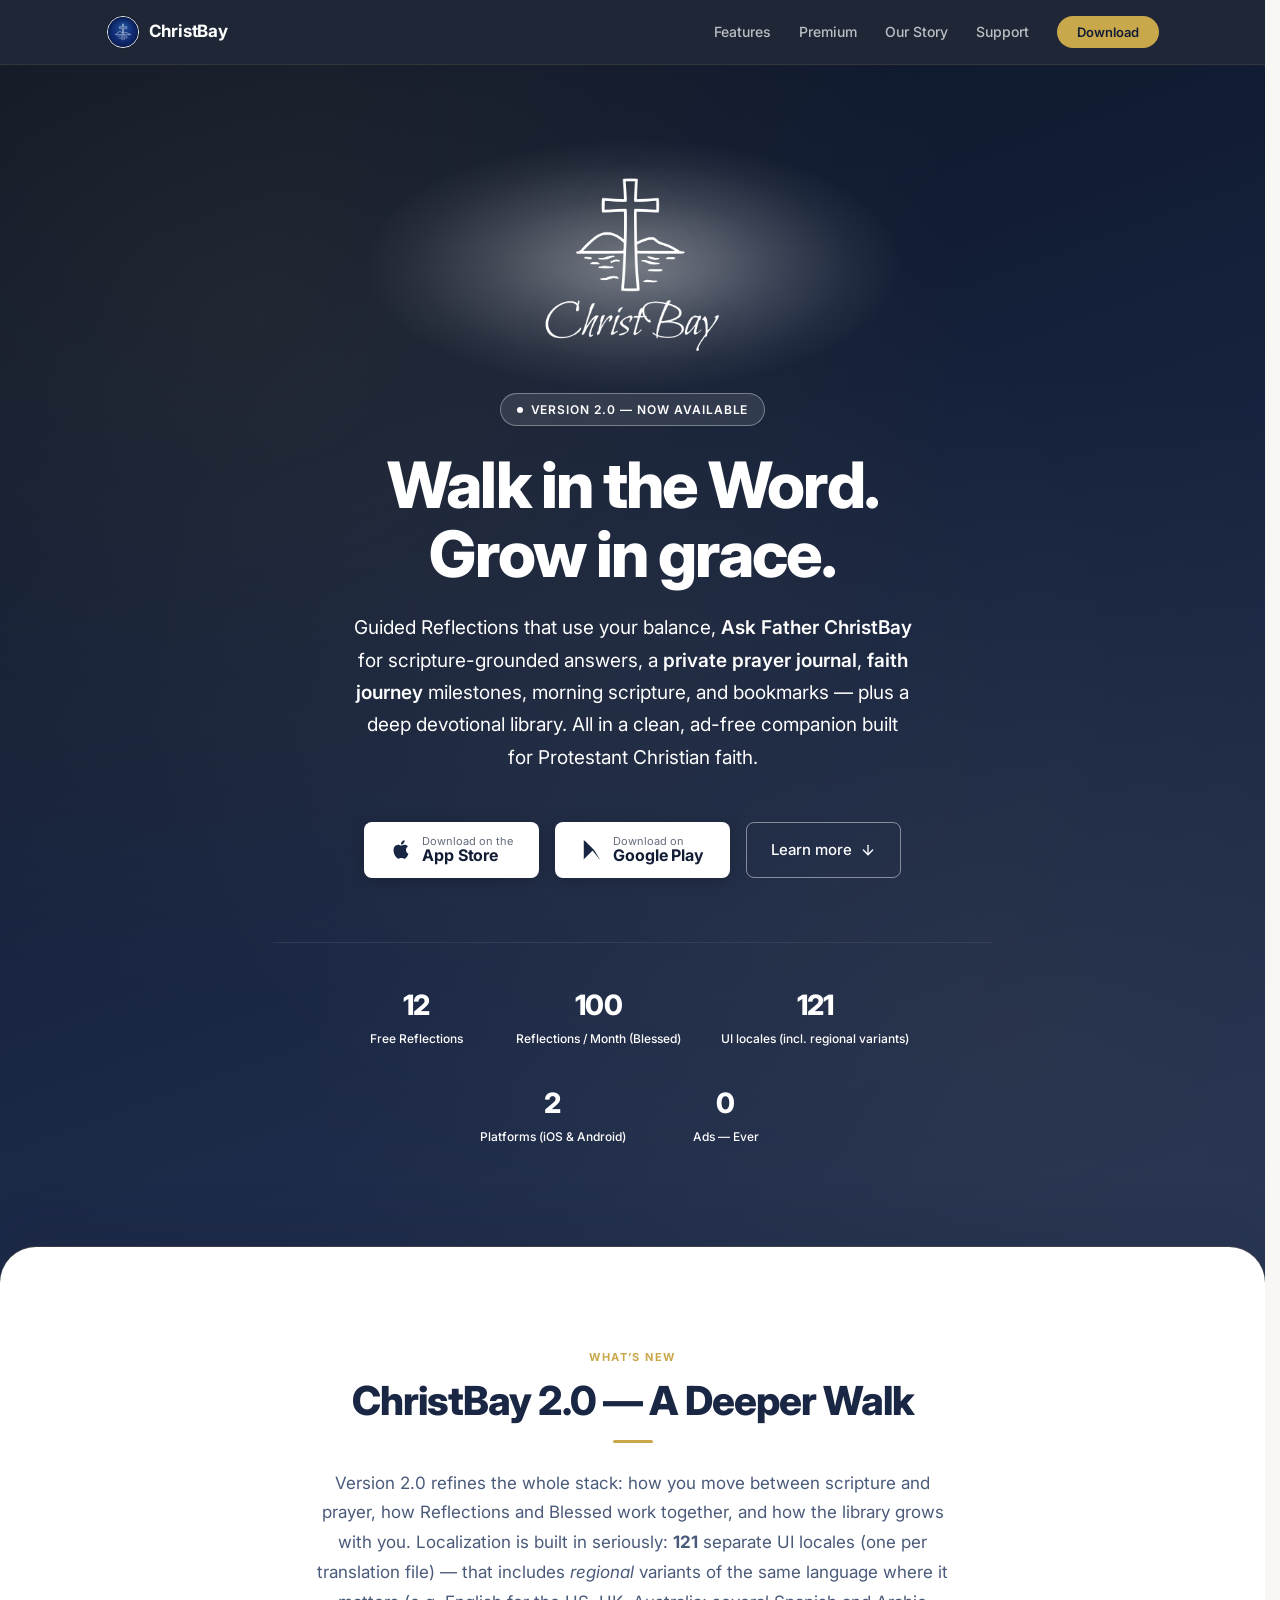
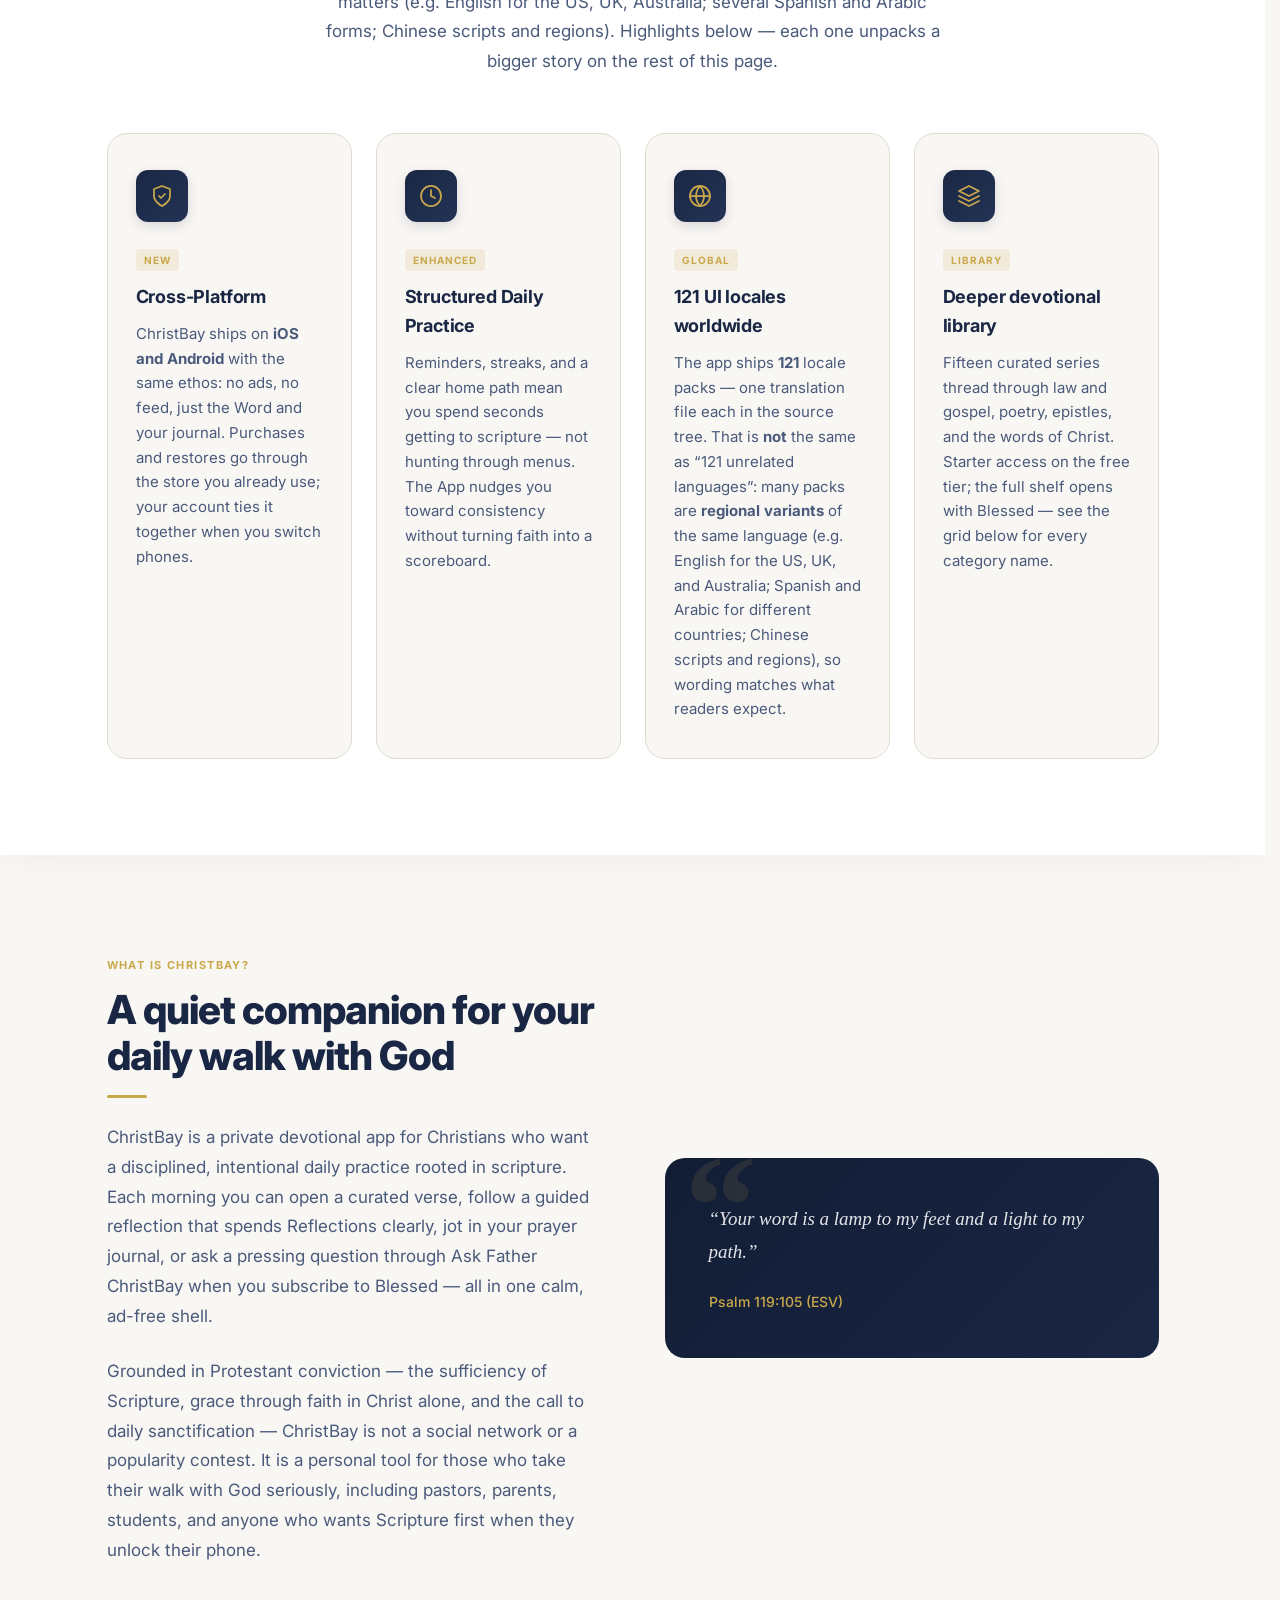
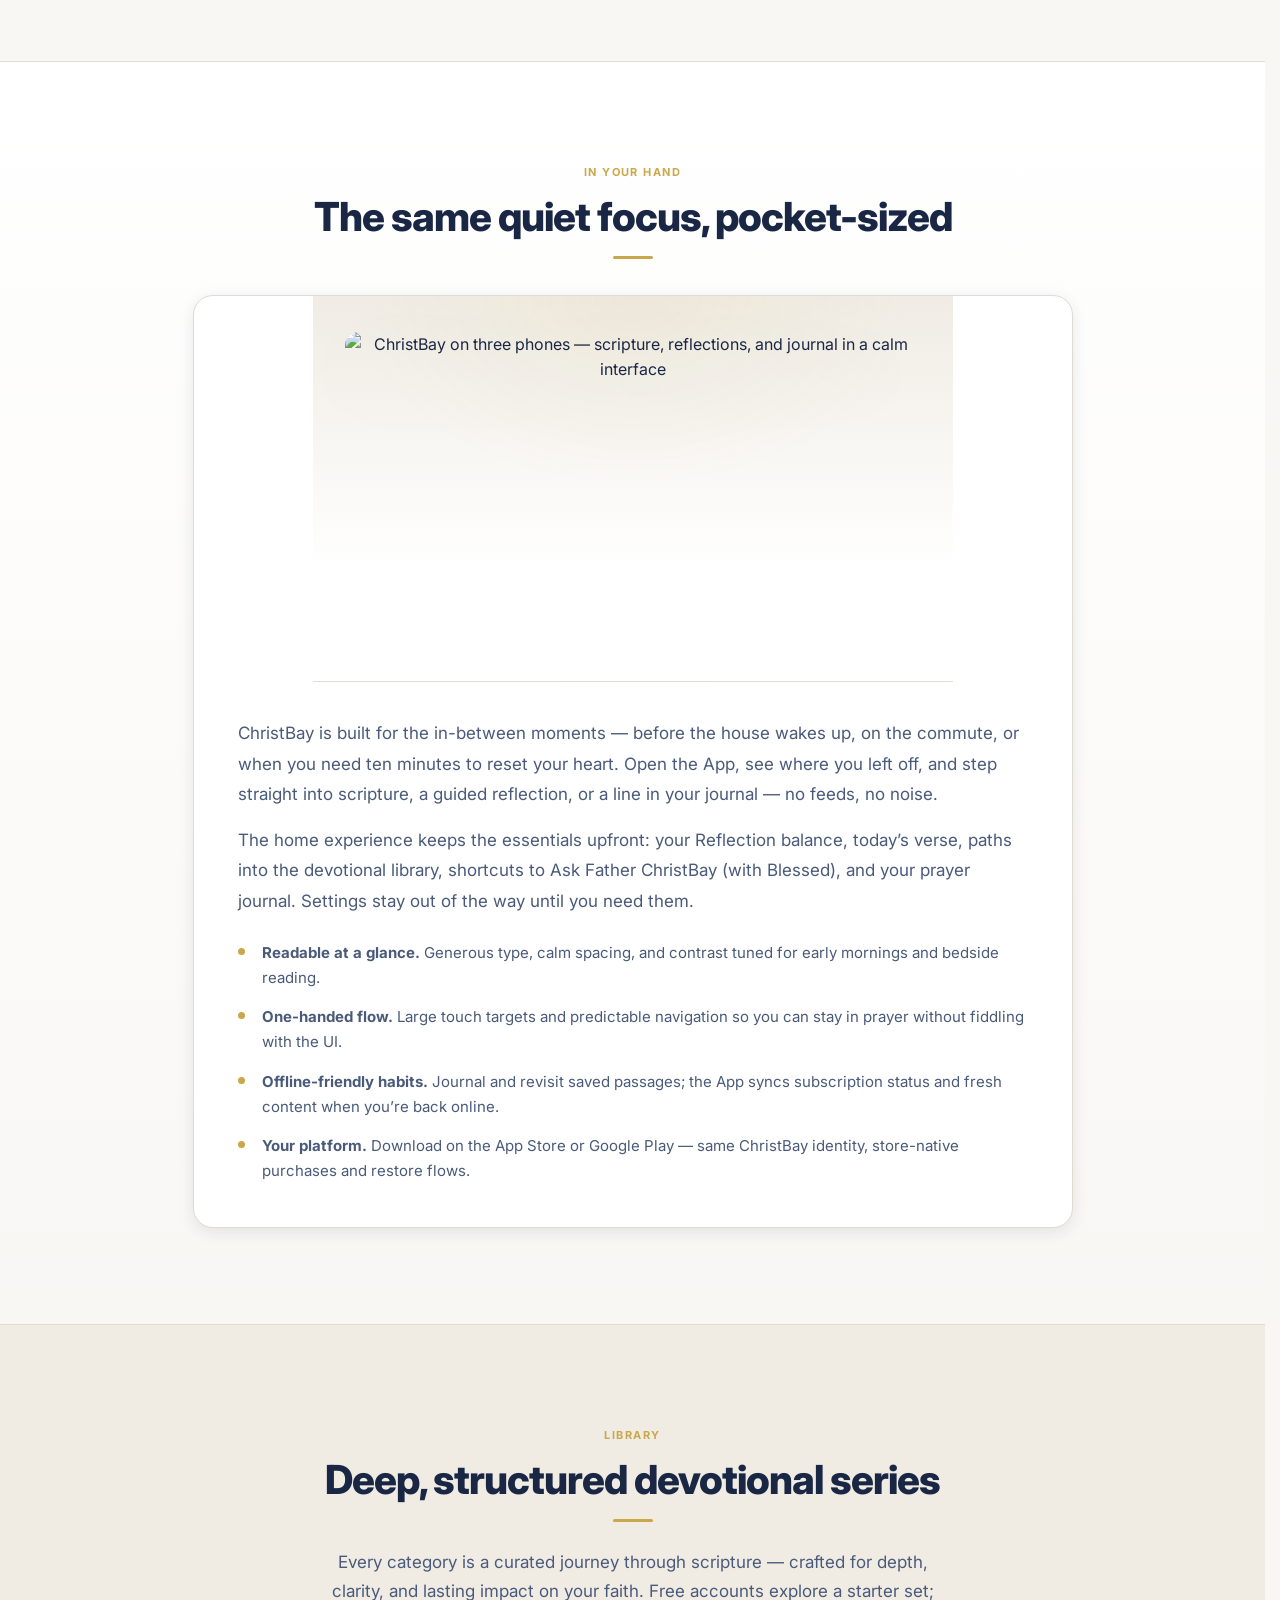
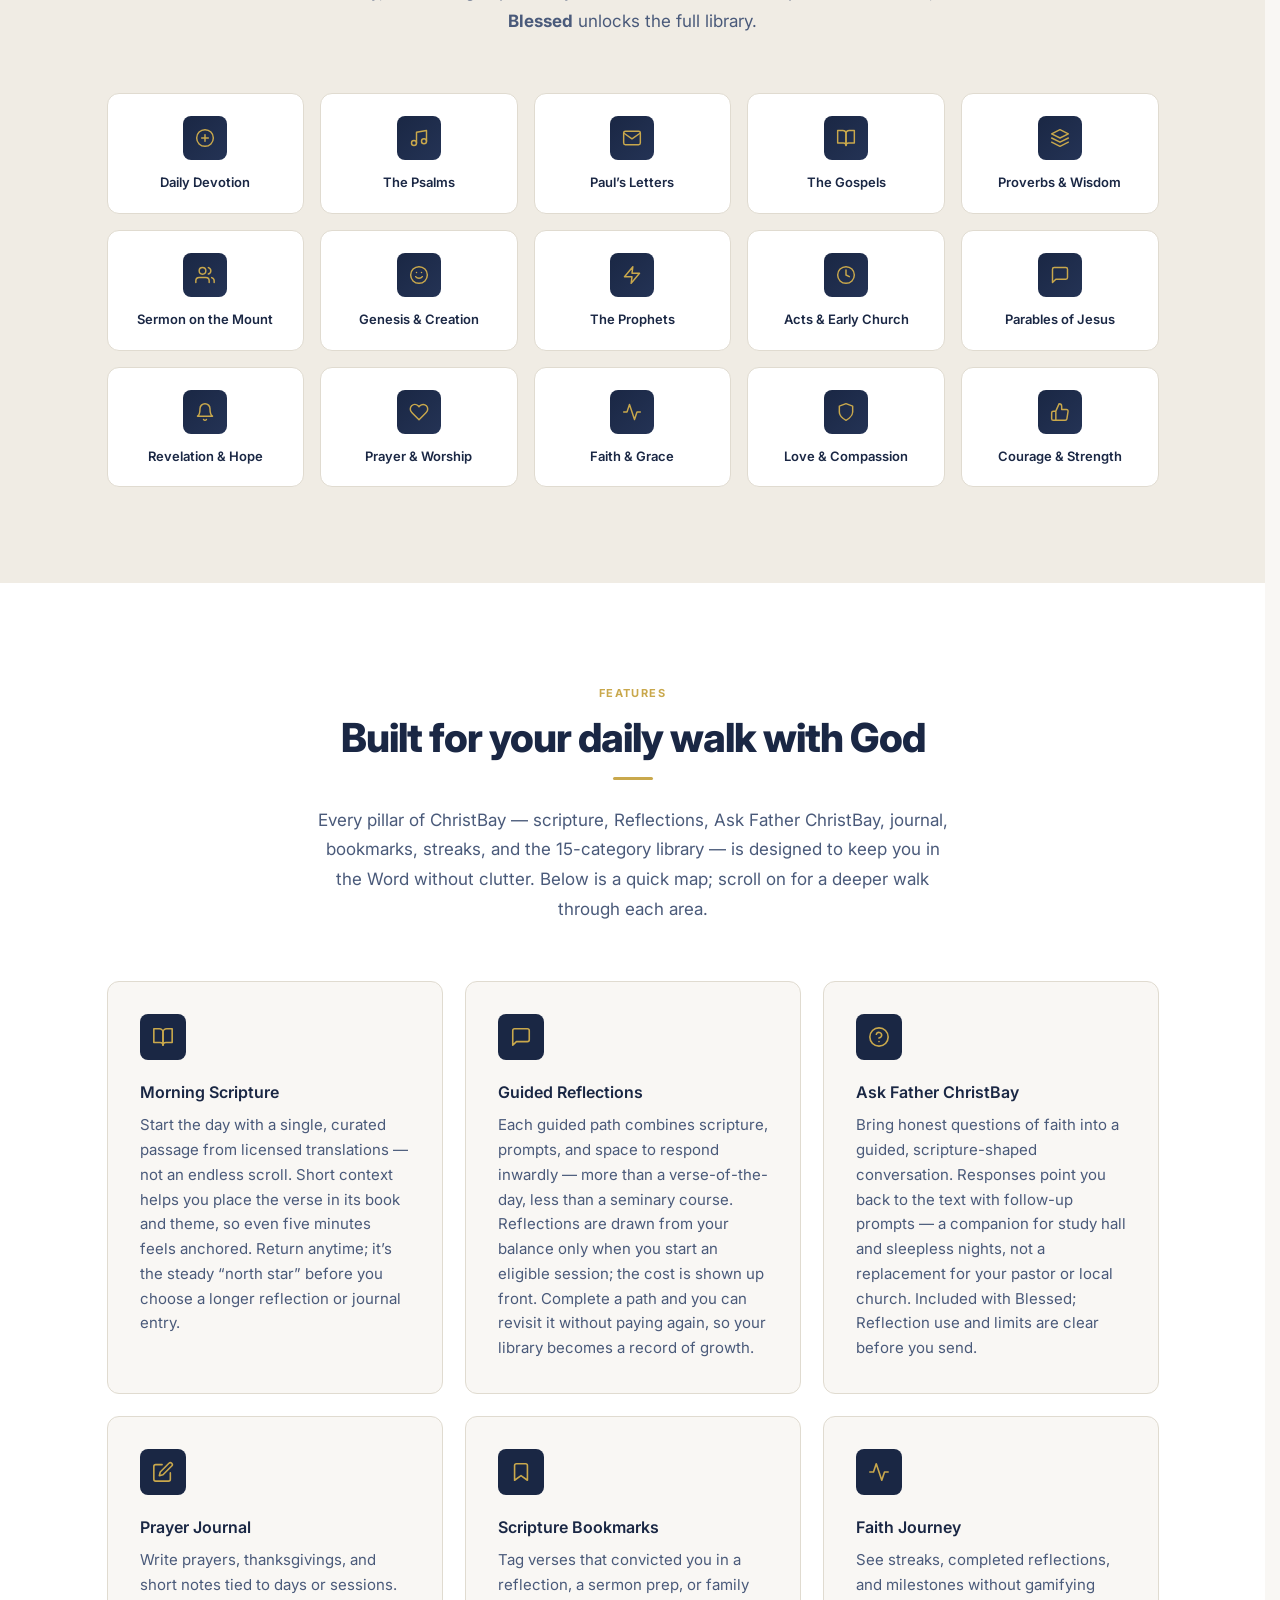
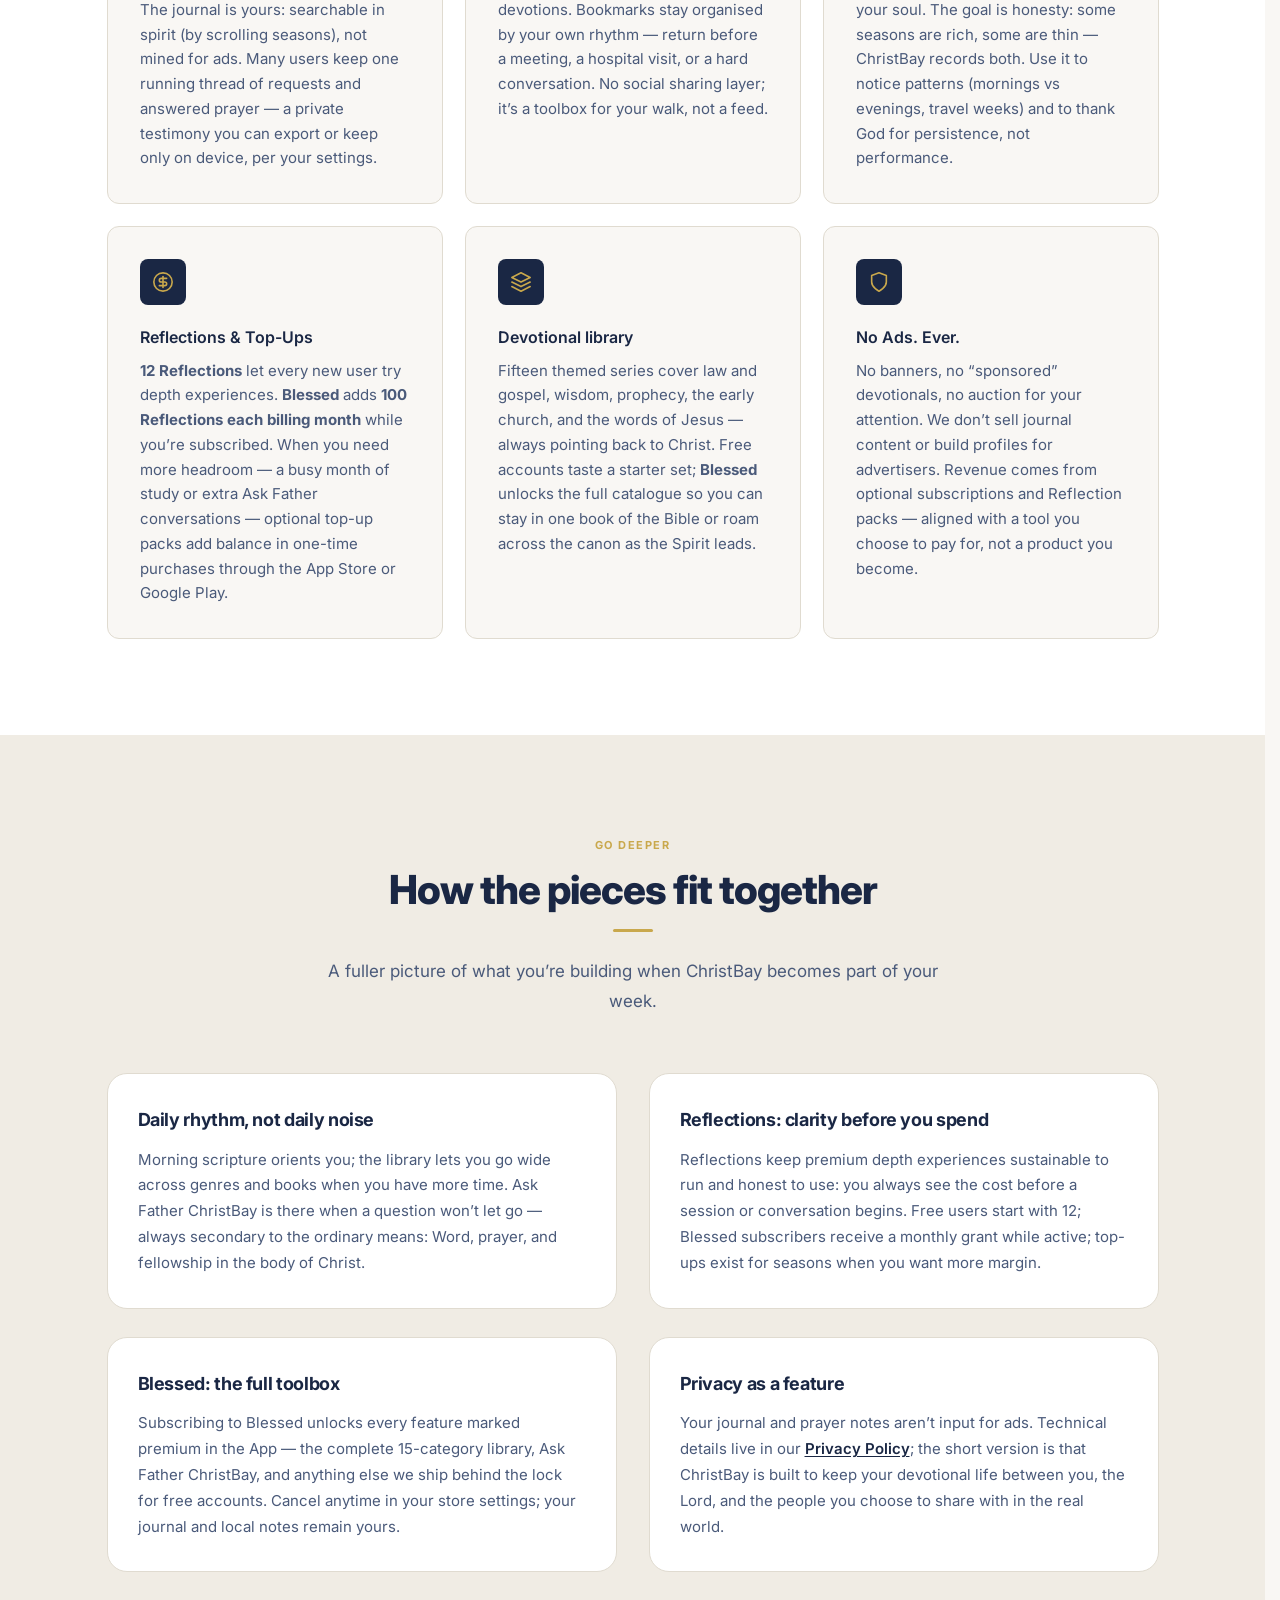
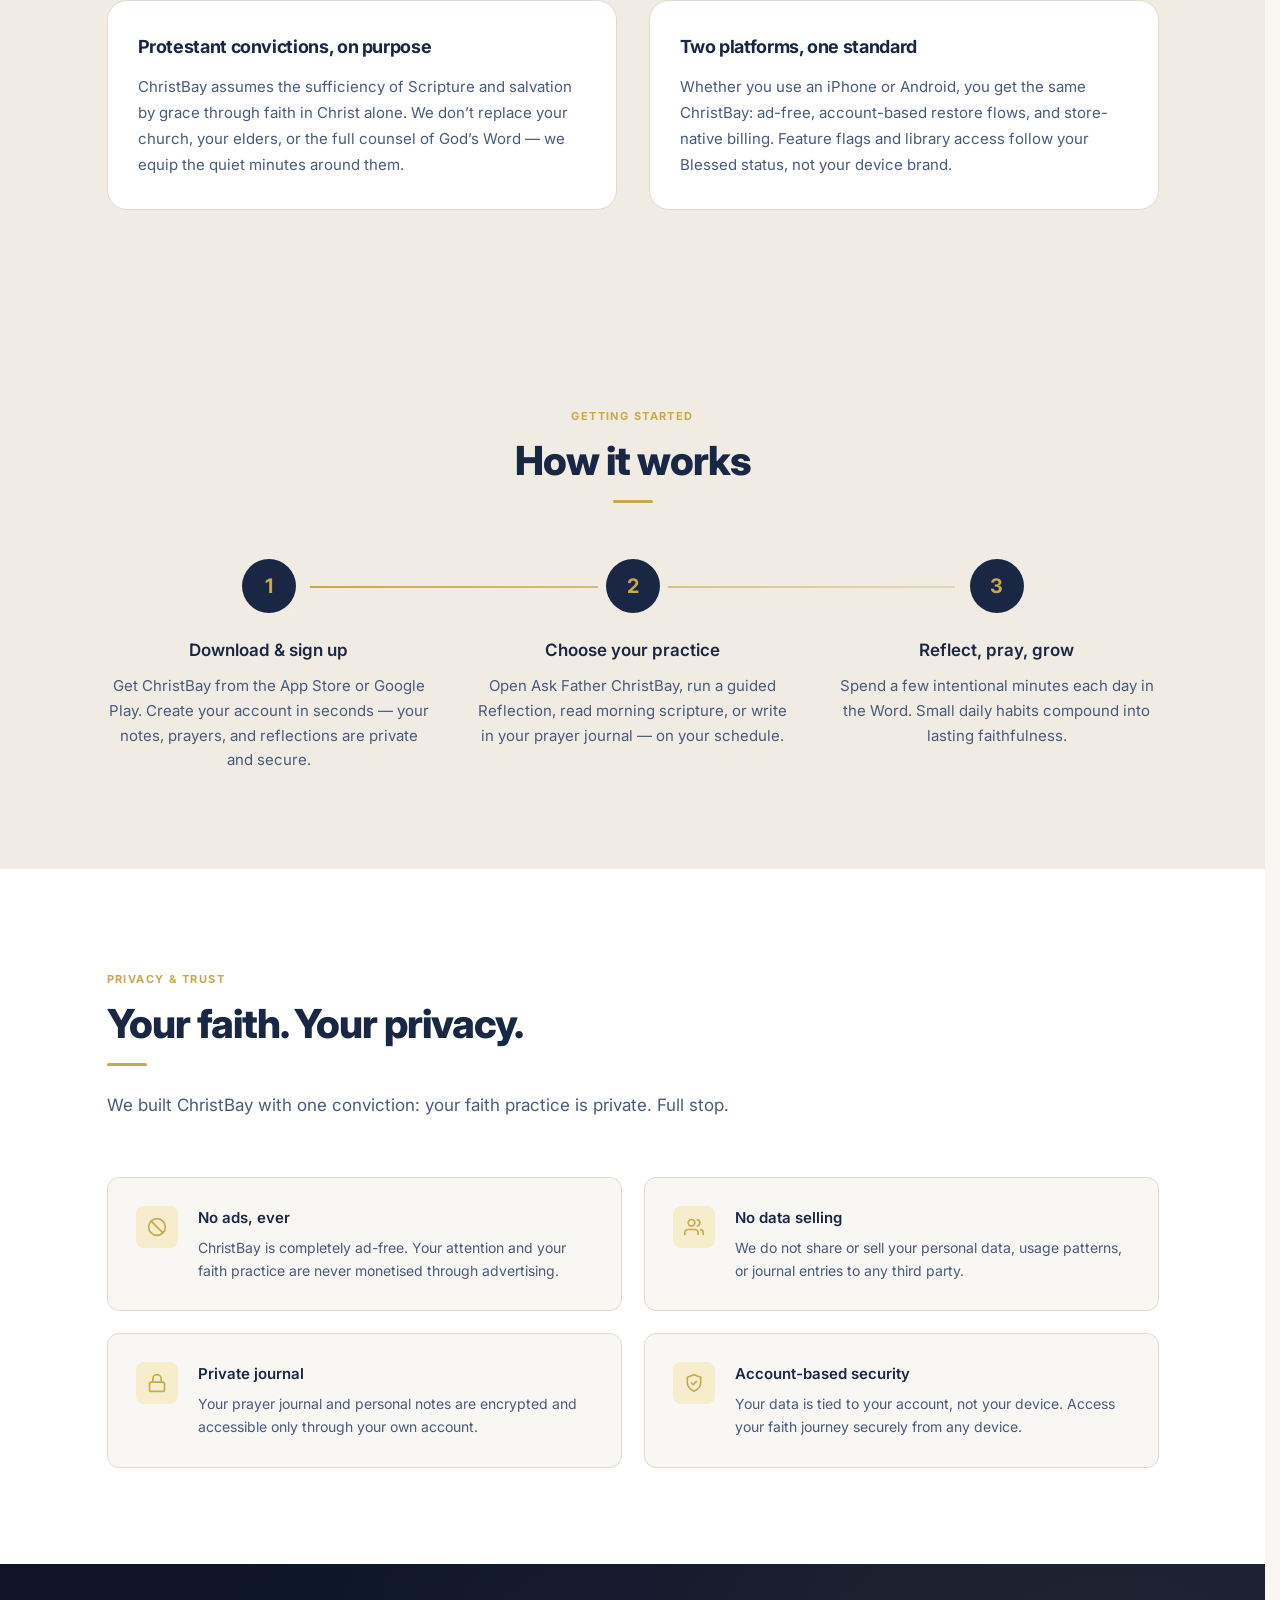
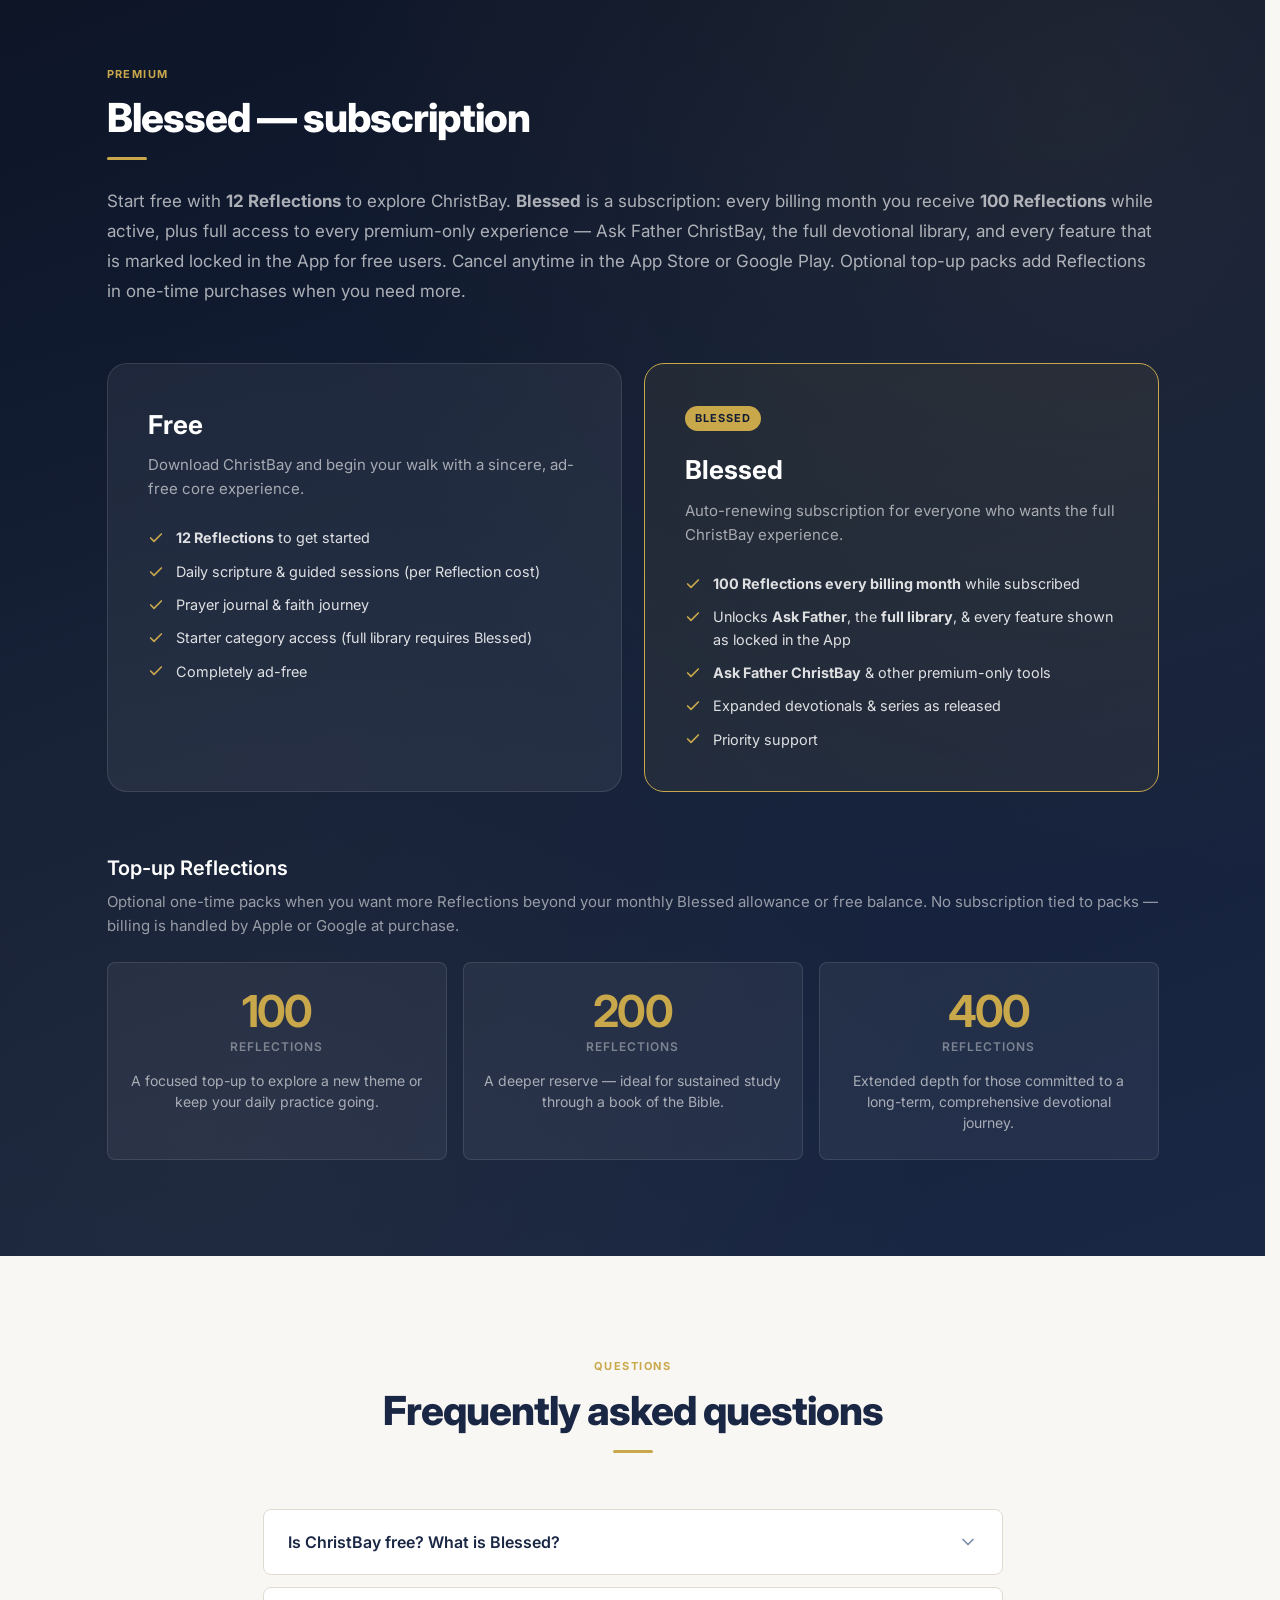
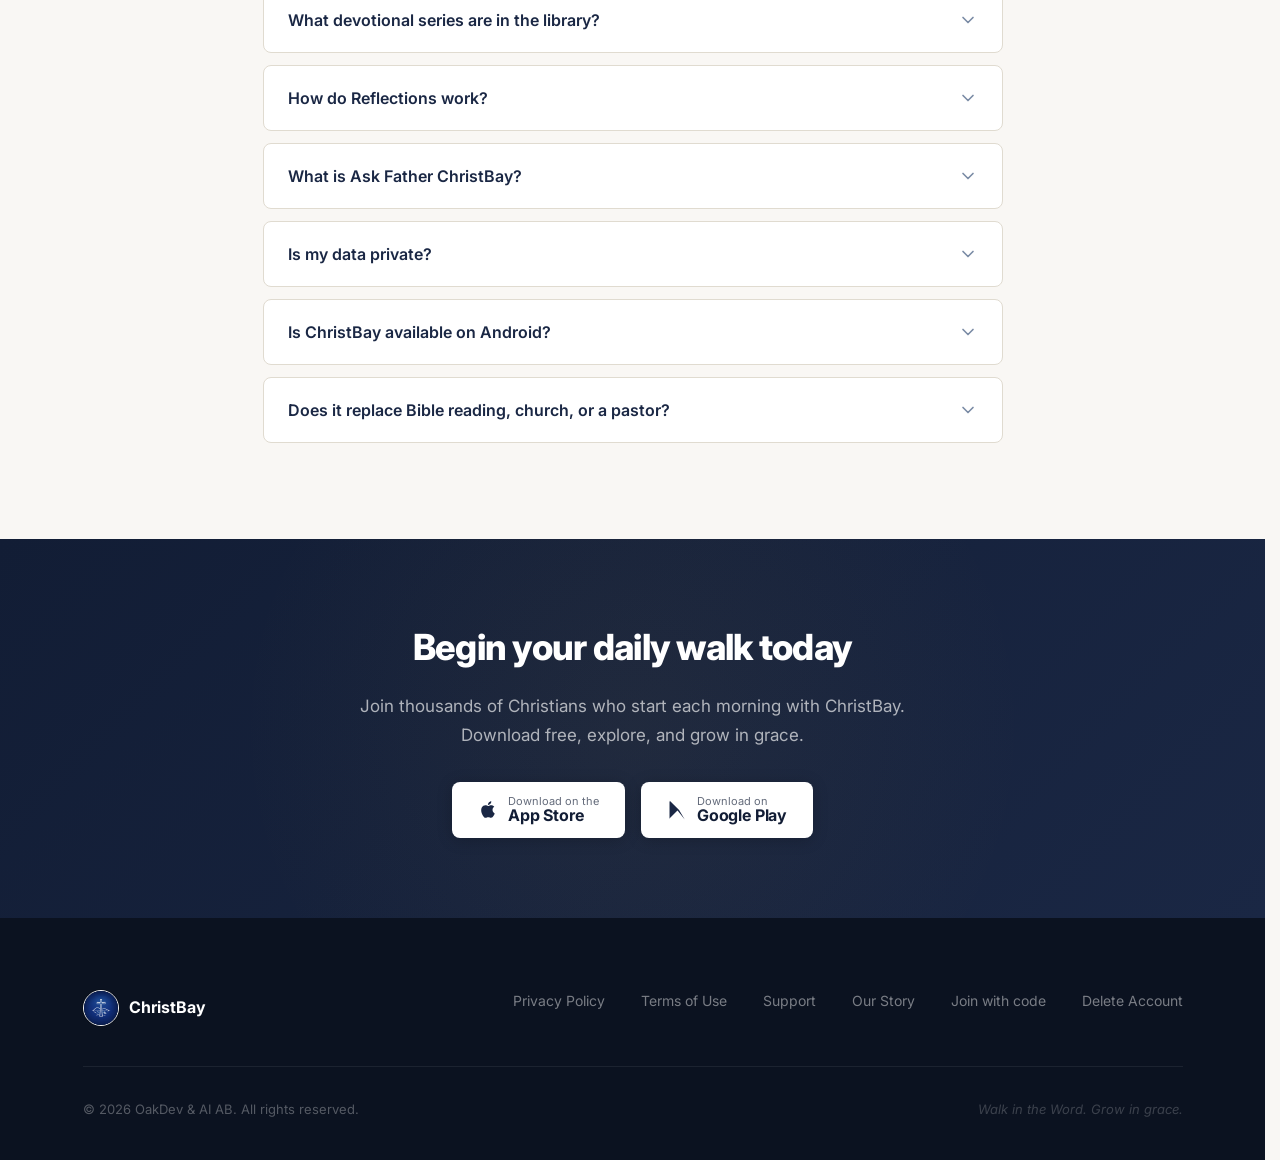
==== commit 600cf107: "image removed" ====
--- a/index.html
+++ b/index.html
@@ -528,53 +528,13 @@
     }
     .premium-inner { position: relative; z-index: 1; min-width: 0; }
     .premium-intro-grid {
-      display: grid;
-      grid-template-columns: 1fr minmax(280px, 0.88fr);
-      gap: 2.5rem 3.25rem;
-      align-items: center;
       margin-bottom: 3.25rem;
       min-width: 0;
     }
     .premium-intro-copy { min-width: 0; }
     .premium-intro-copy .section-body { max-width: none; line-height: 1.78; }
-    .premium-intro-visual {
-      margin: 0;
-      position: relative;
-      border-radius: var(--radius-lg);
-      overflow: hidden;
-      max-width: min(360px, 100%);
-      justify-self: center;
-      background: rgba(255, 255, 255, 0.04);
-      box-shadow:
-        0 24px 56px rgba(0, 0, 0, 0.38),
-        0 0 0 1px rgba(255, 255, 255, 0.1);
-    }
-    .premium-intro-visual::after {
-      content: '';
-      position: absolute;
-      inset: 0;
-      border-radius: inherit;
-      pointer-events: none;
-      box-shadow: inset 0 0 0 1px rgba(201, 168, 76, 0.28);
-    }
-    .premium-intro-visual img {
-      display: block;
-      width: 100%;
-      height: auto;
-      vertical-align: middle;
-    }
     @media (max-width: 900px) {
-      .premium-intro-grid {
-        grid-template-columns: 1fr;
-        gap: 2rem;
-        margin-bottom: 2.5rem;
-      }
-      .premium-intro-visual {
-        order: -1;
-        max-width: min(320px, 100%);
-        margin-left: auto;
-        margin-right: auto;
-      }
+      .premium-intro-grid { margin-bottom: 2.5rem; }
     }
     .premium-tiers { display: grid; grid-template-columns: 1fr 1fr; gap: 1.375rem; margin-bottom: 3.75rem; }
     .tier-card {
@@ -1217,16 +1177,6 @@
               <br />
               <p class="section-body" style="color: rgba(255,255,255,0.65);">Start free with <strong>12 Reflections</strong> to explore ChristBay. <strong>Blessed</strong> is a subscription: every billing month you receive <strong>100 Reflections</strong> while active, plus full access to every premium-only experience &mdash; Ask Father ChristBay, the full devotional library, and every feature that is marked locked in the App for free users. Cancel anytime in the App Store or Google Play. Optional top-up packs add Reflections in one-time purchases when you need more.</p>
             </div>
-            <figure class="premium-intro-visual">
-              <img
-                src="/assets/Gemini_Generated_Image_cpz8ubcpz8ubcpz8.png"
-                alt="ChristBay Blessed subscription"
-                width="1024"
-                height="1024"
-                loading="lazy"
-                decoding="async"
-              />
-            </figure>
           </div>
           <div class="premium-tiers reveal">
             <div class="tier-card">
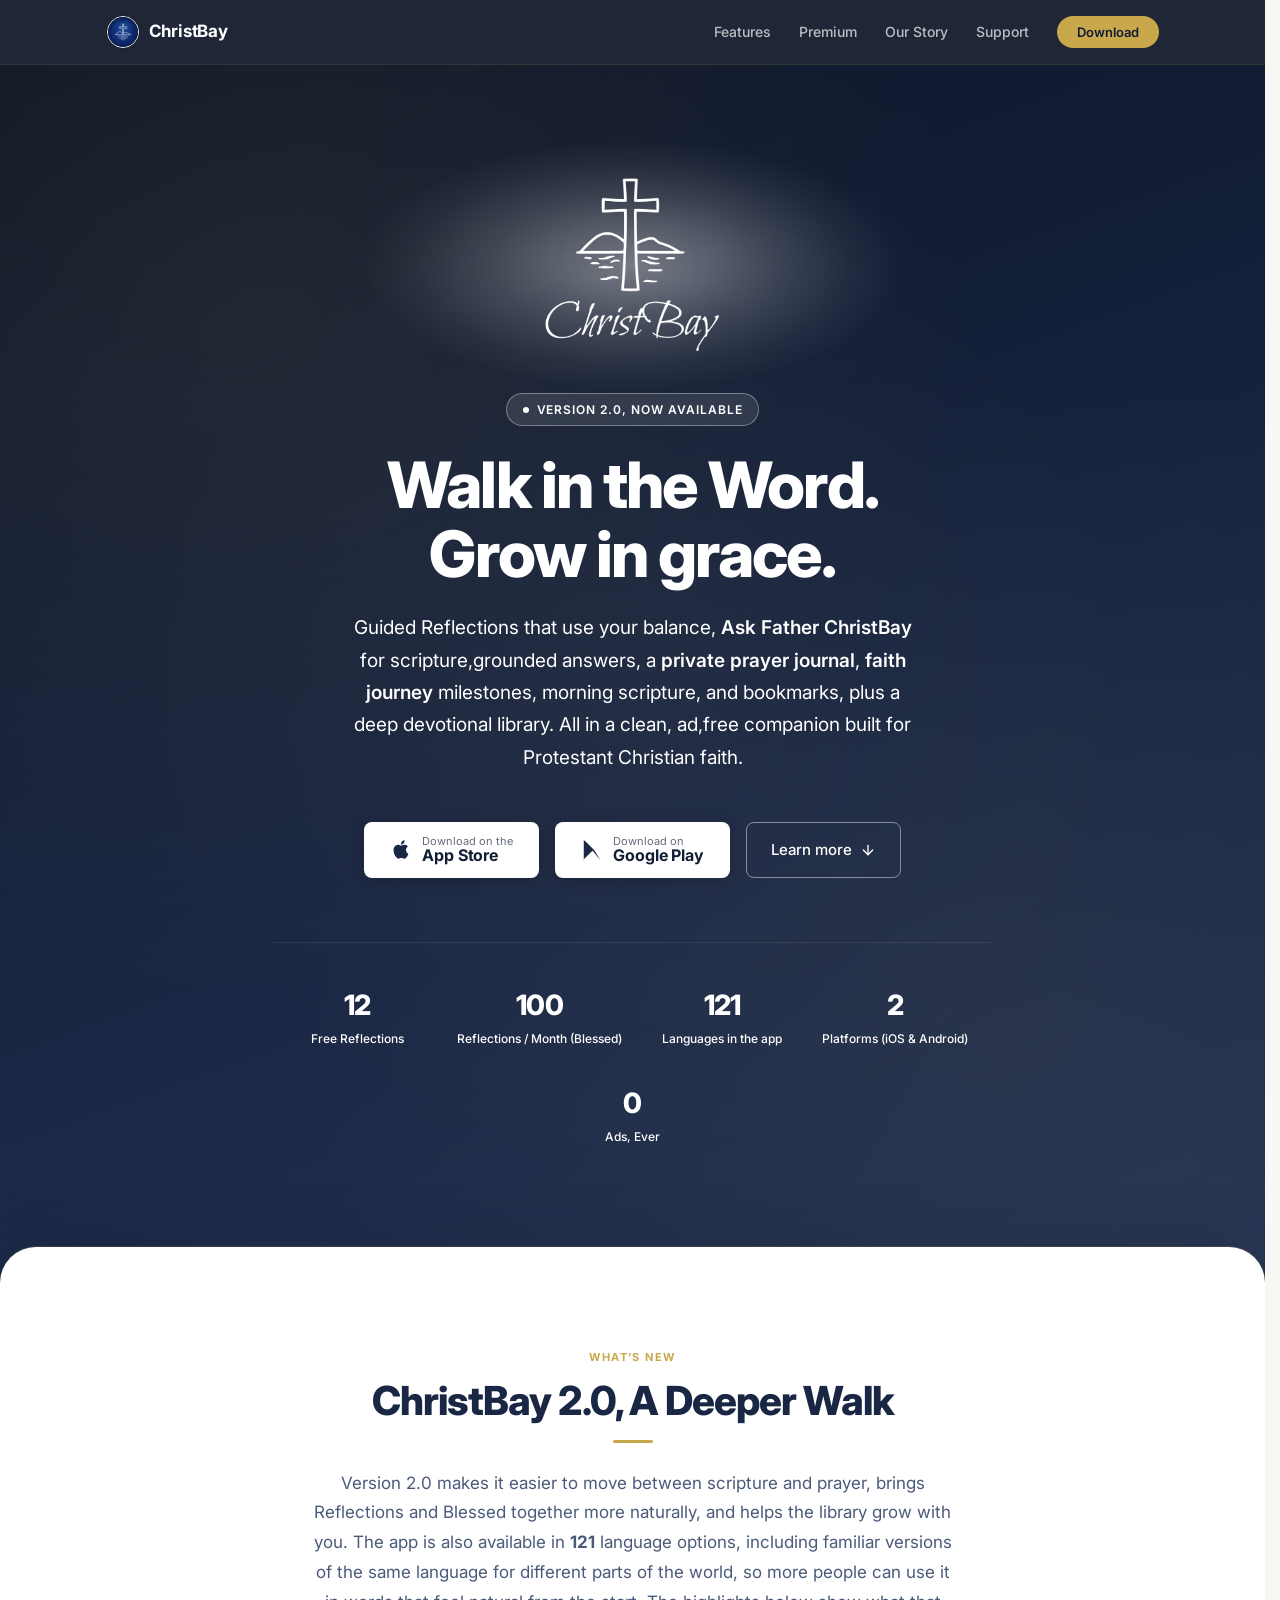
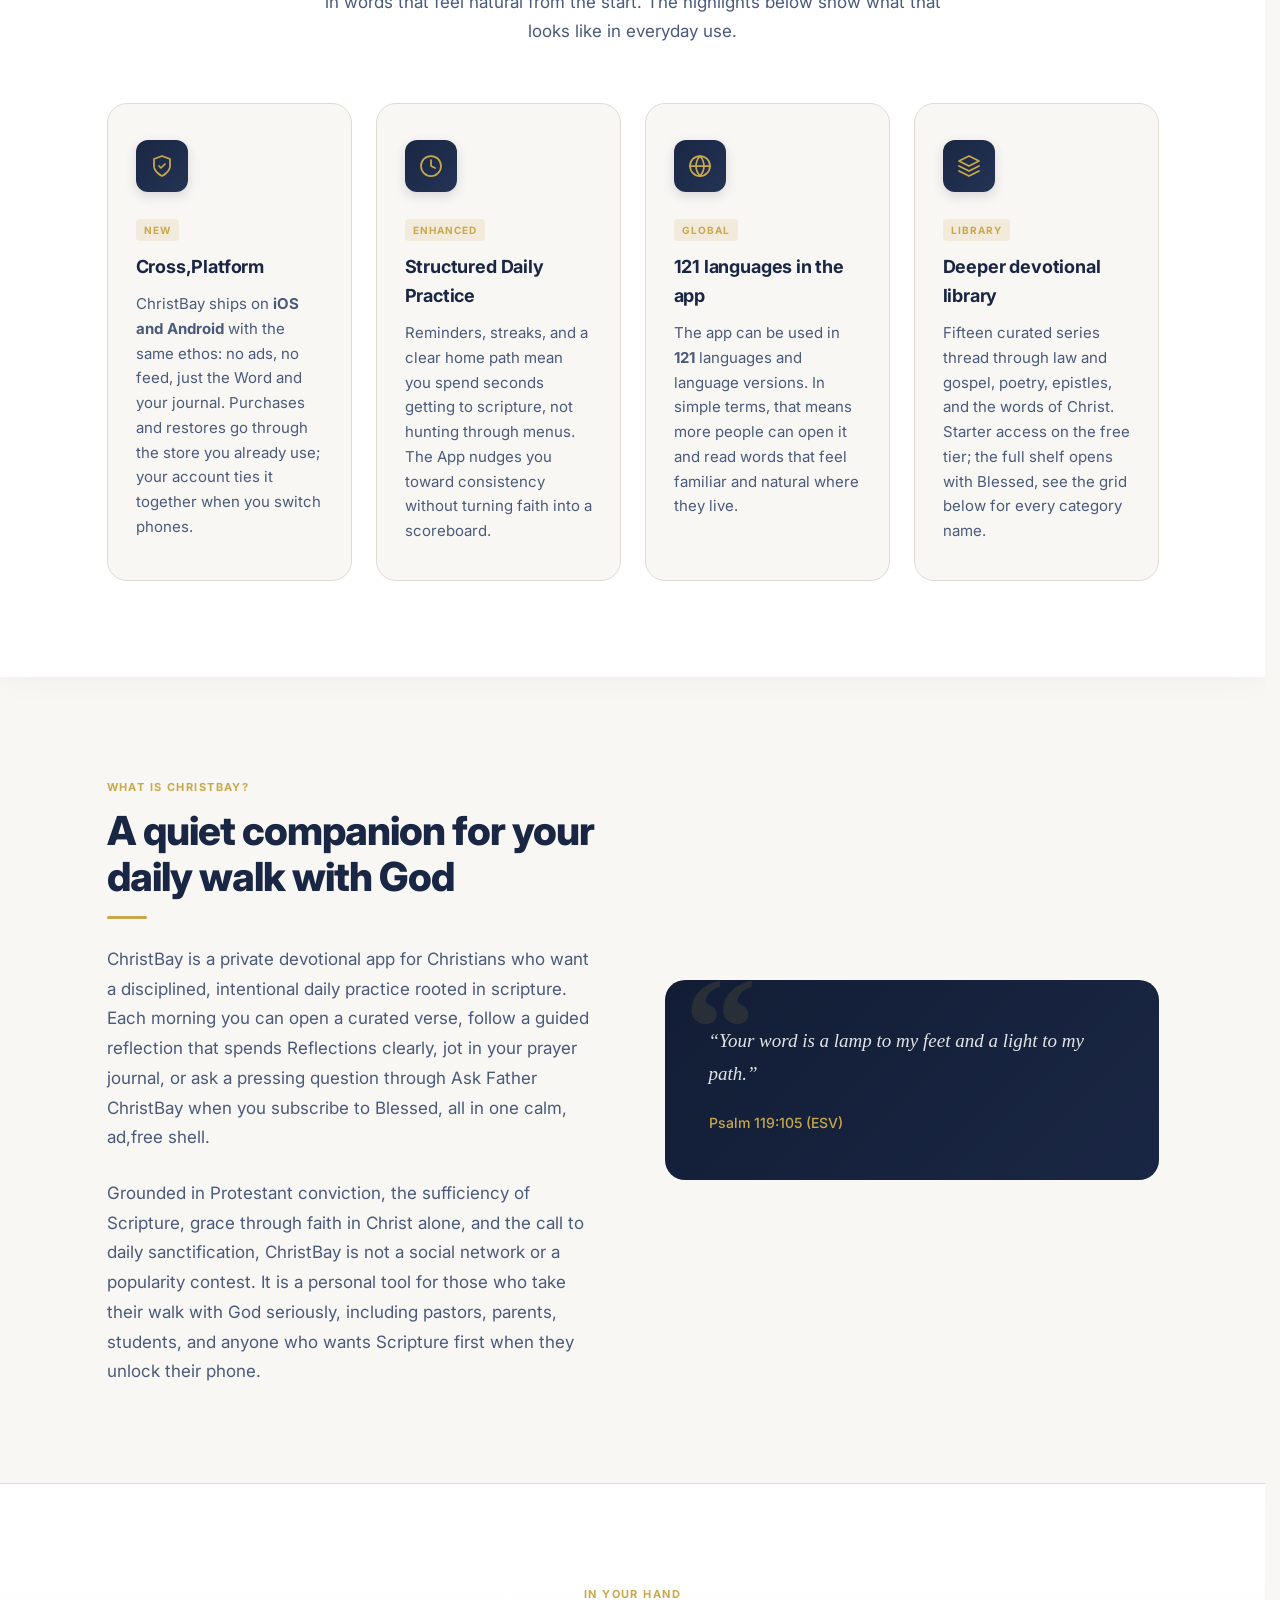
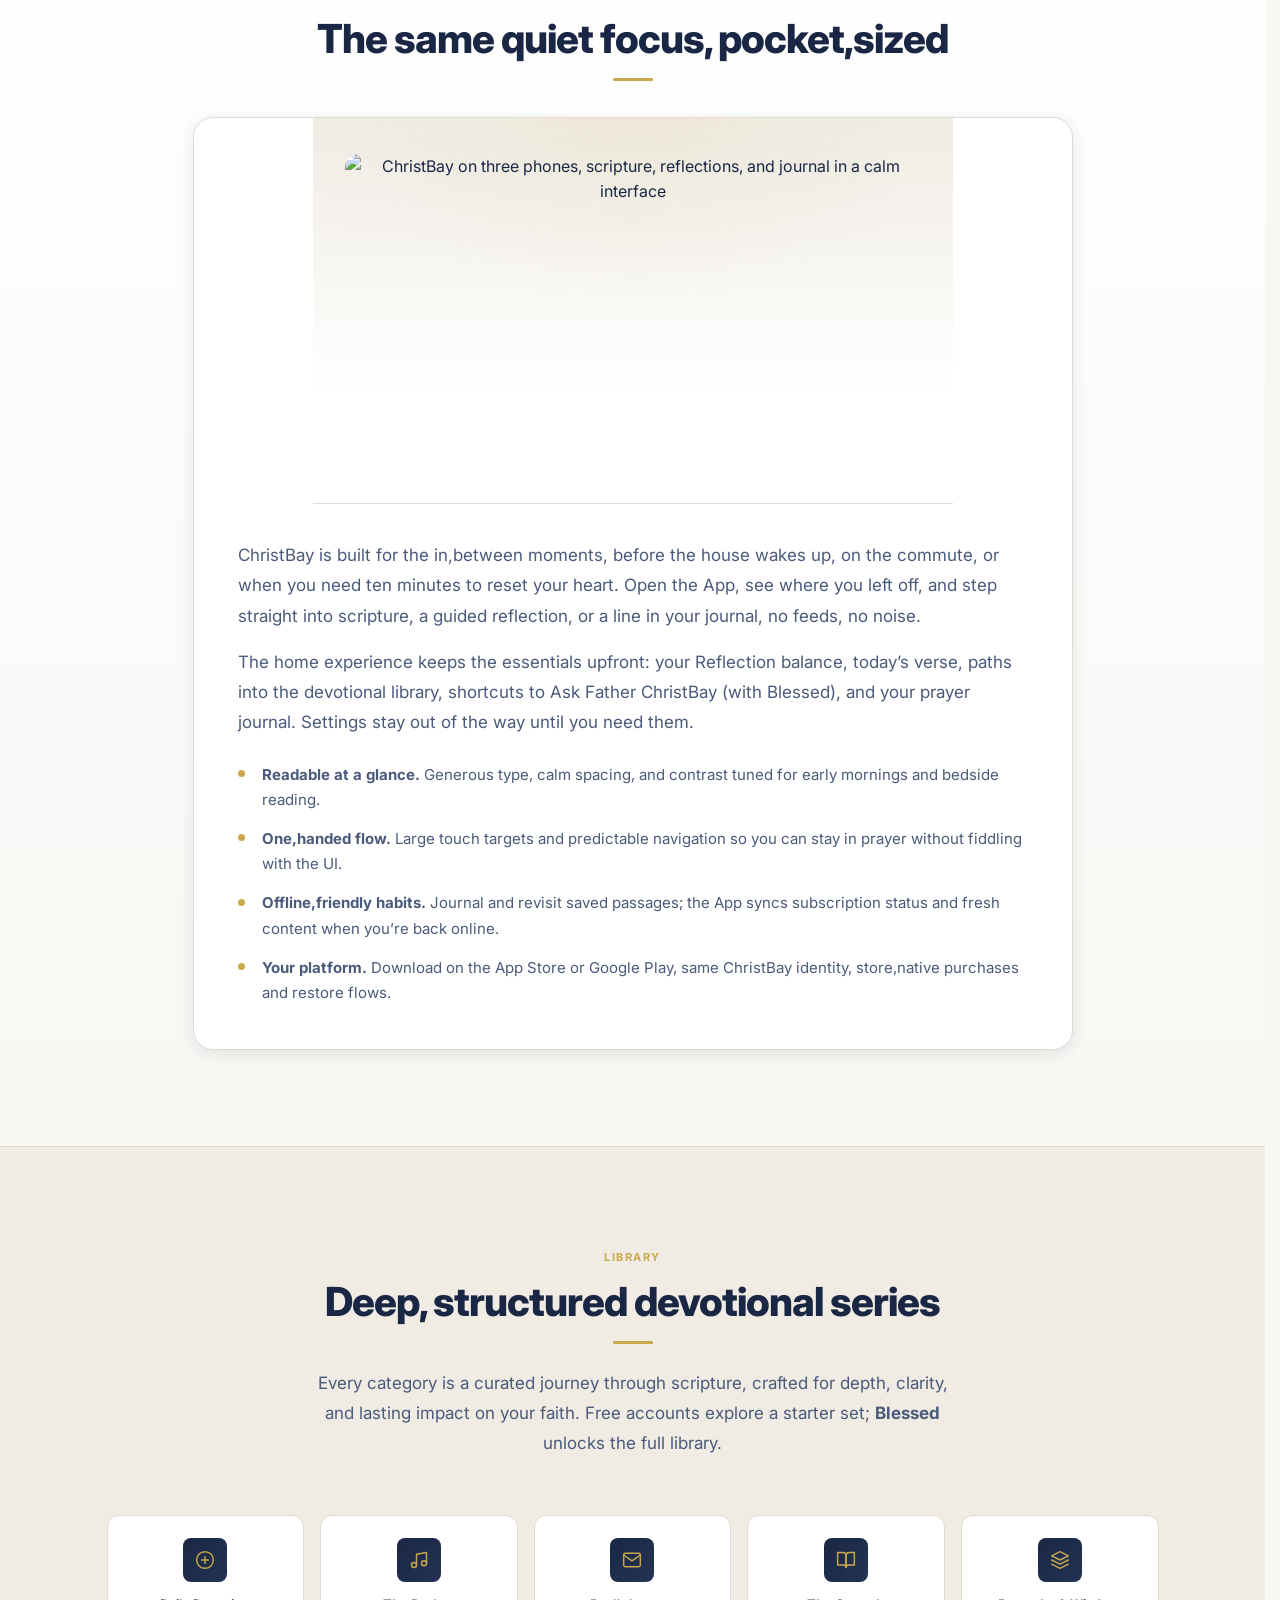
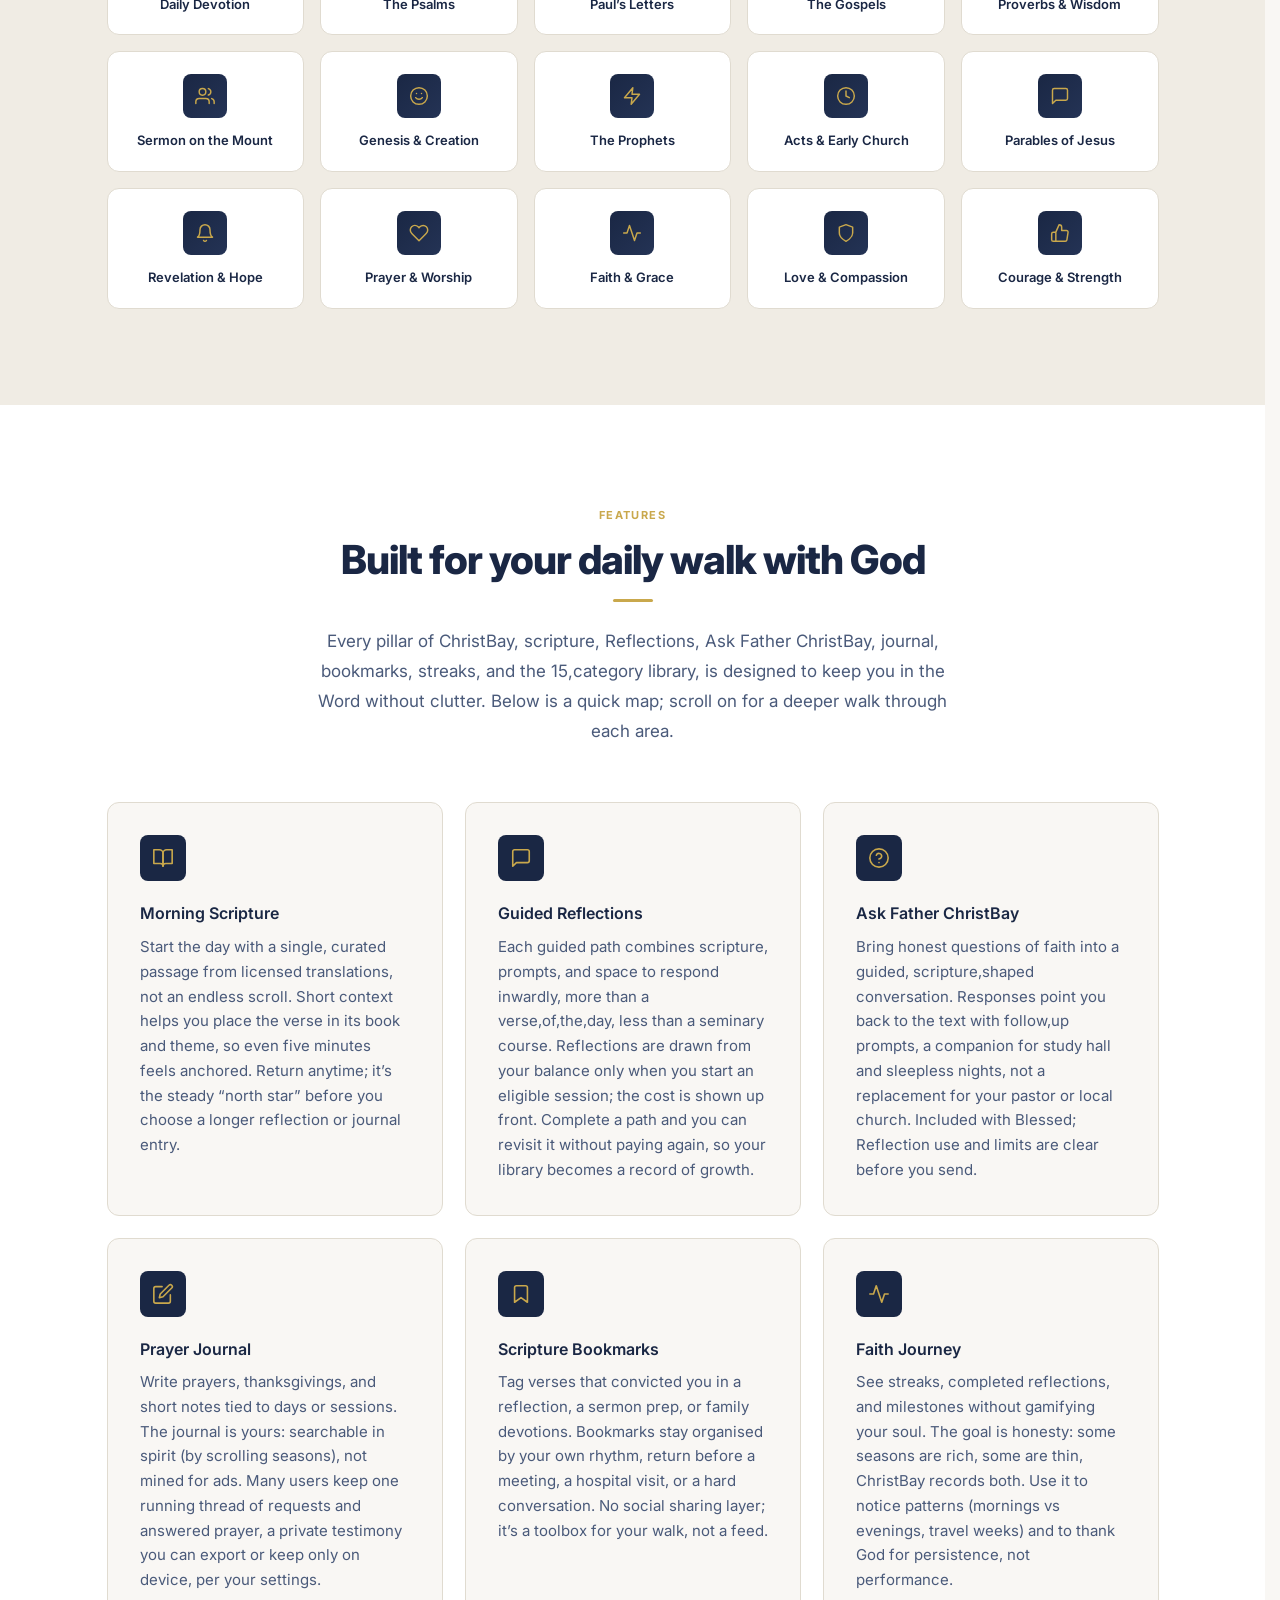
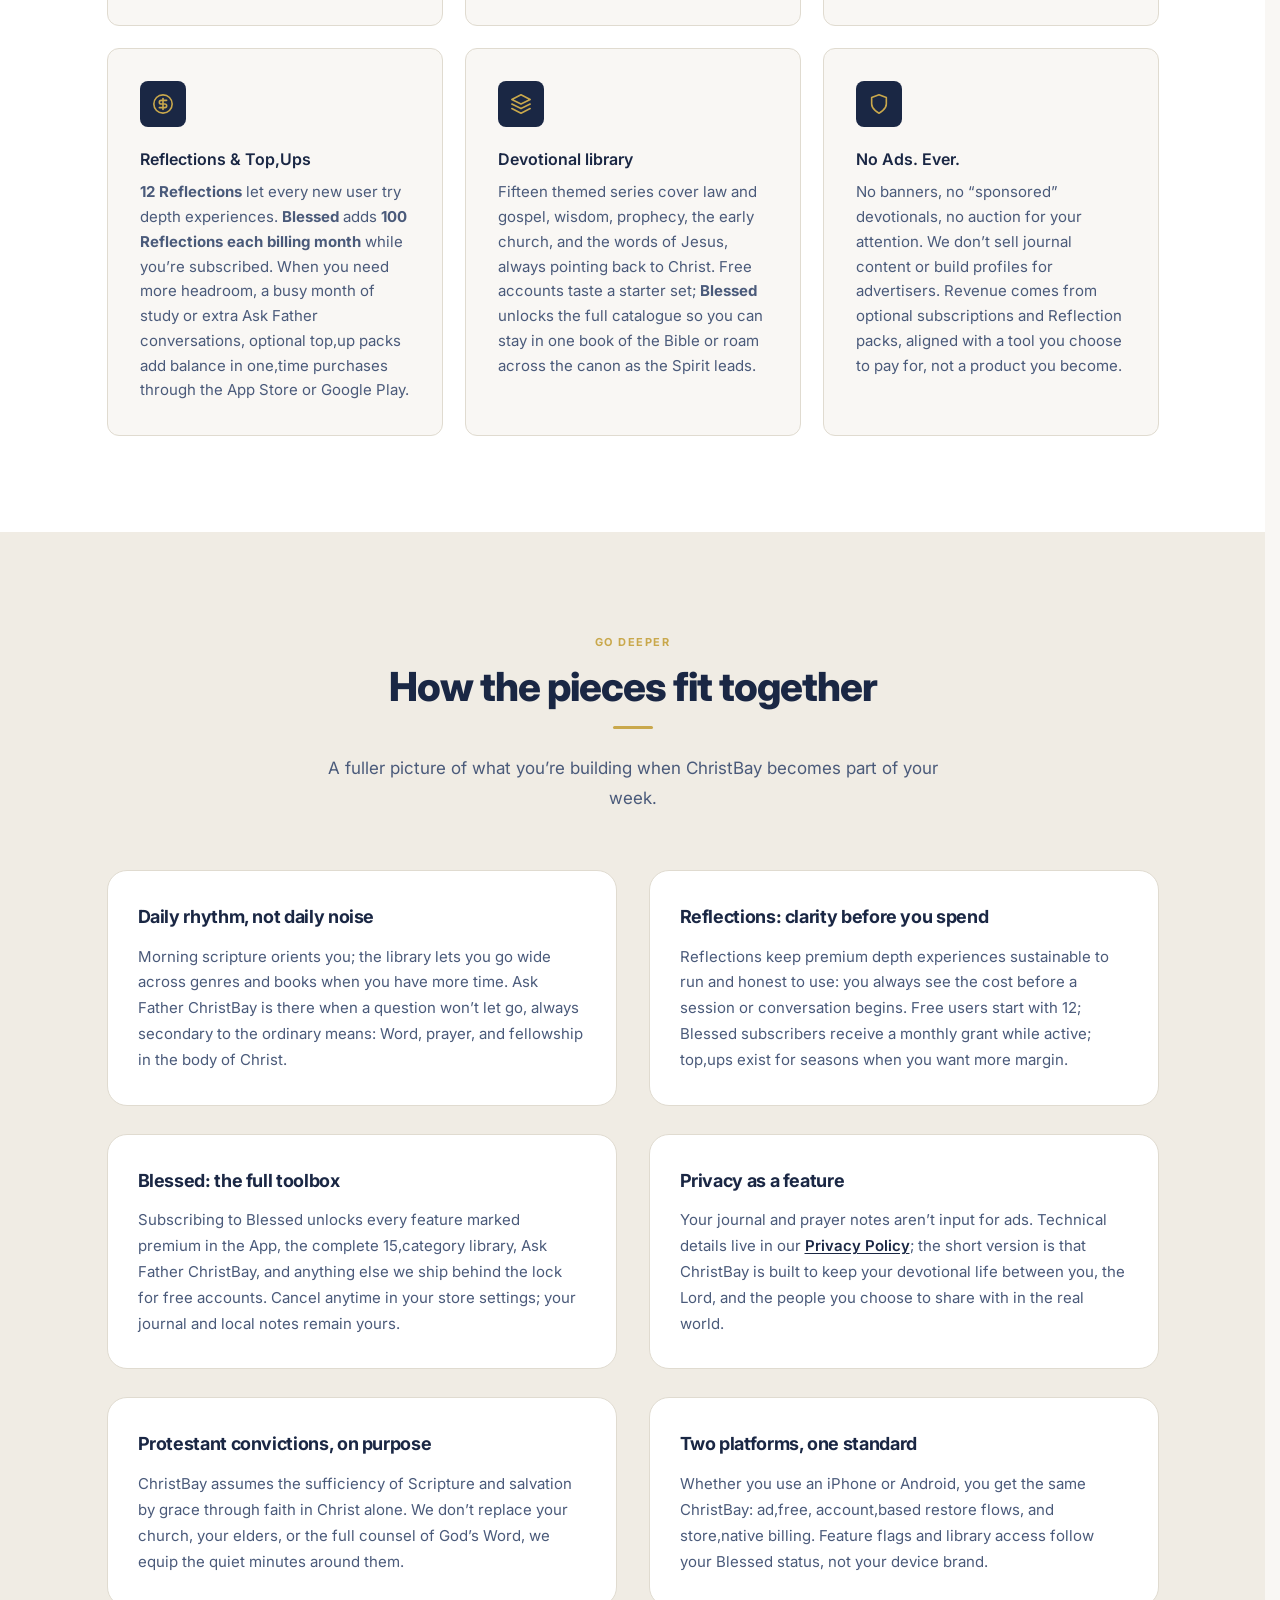
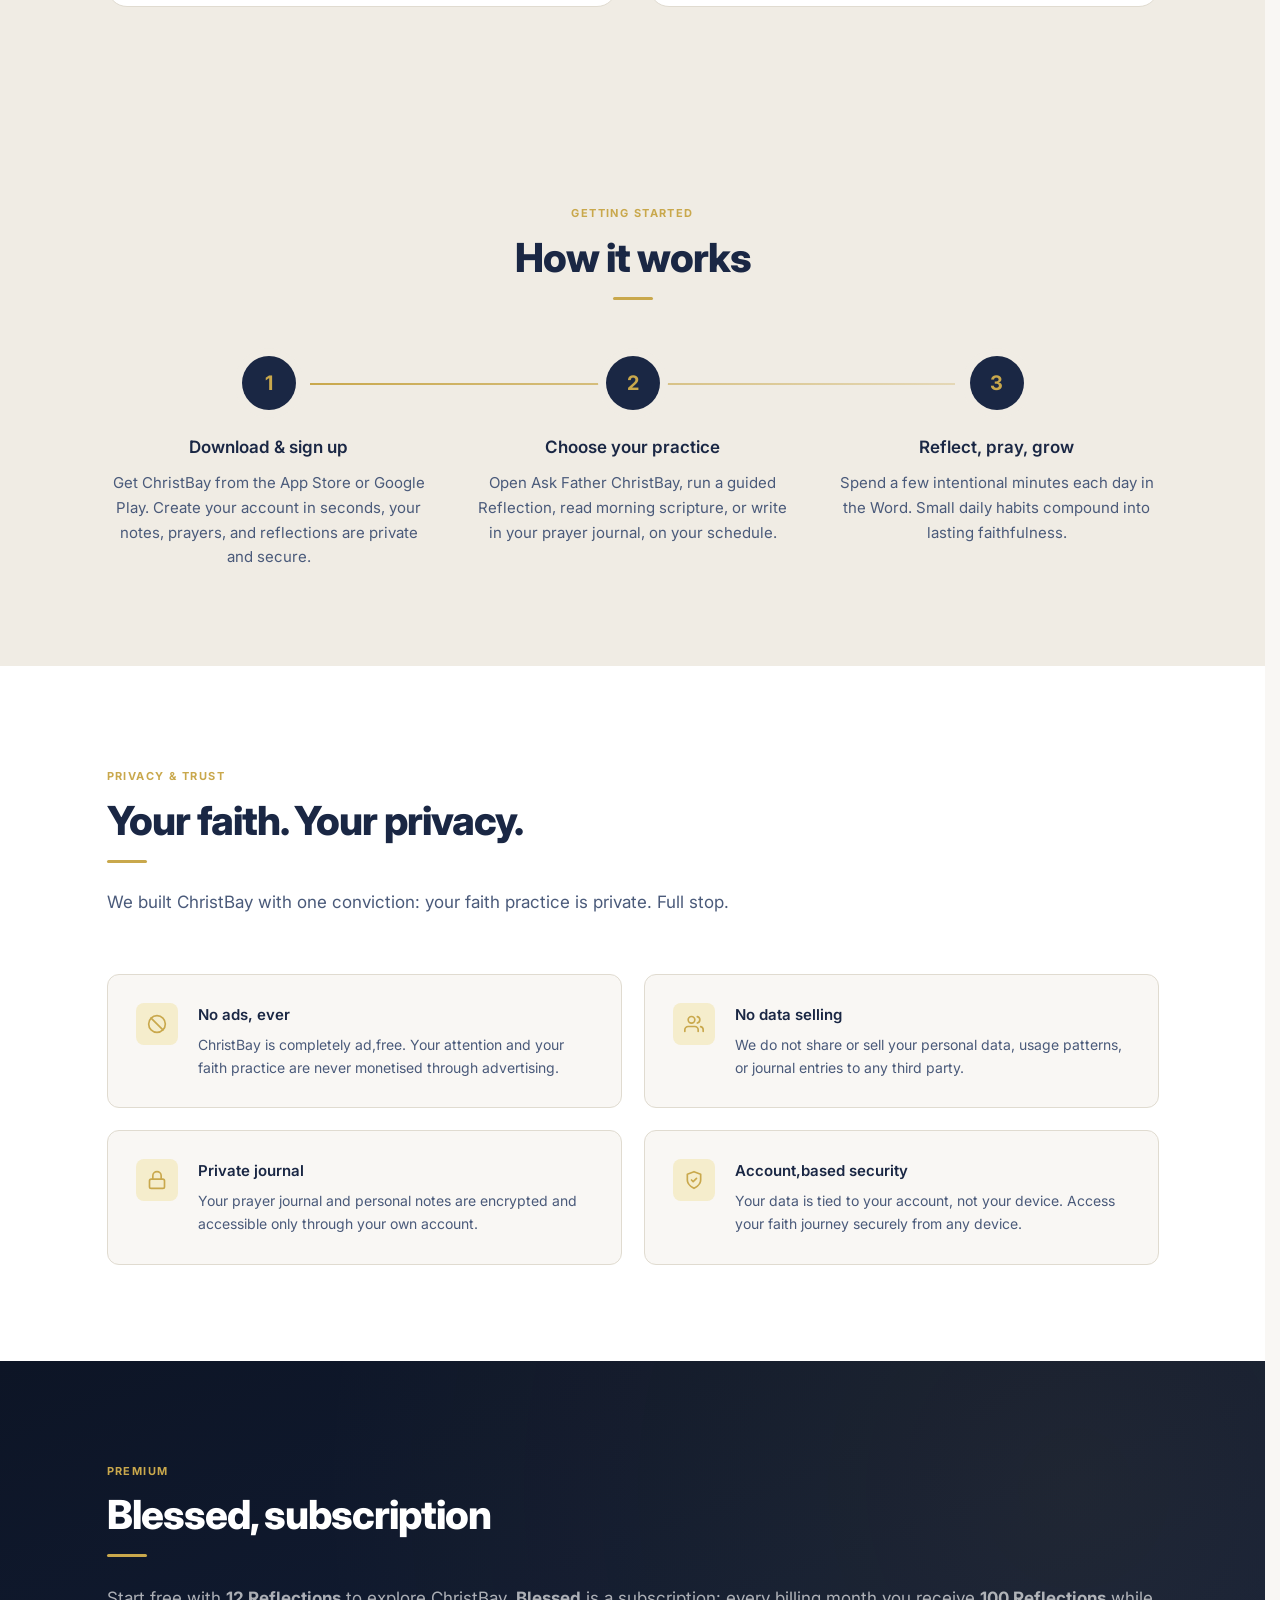
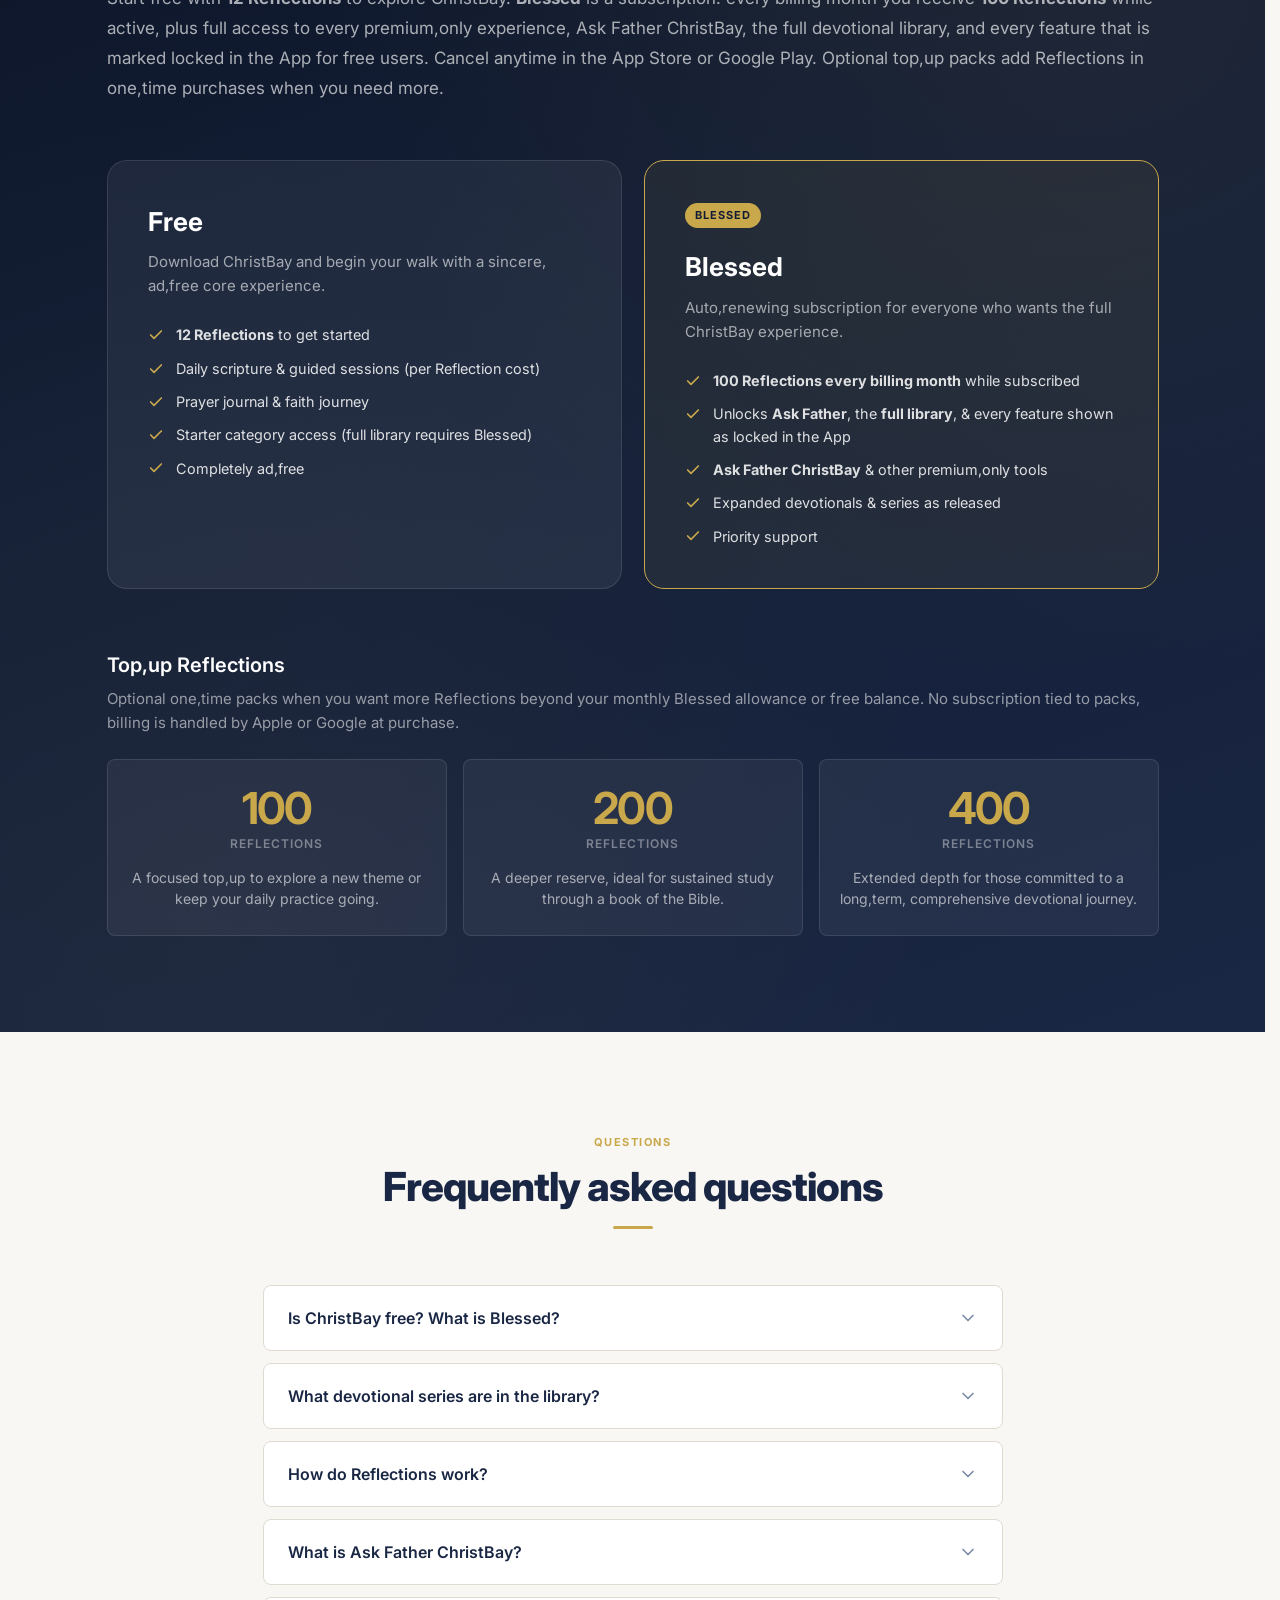
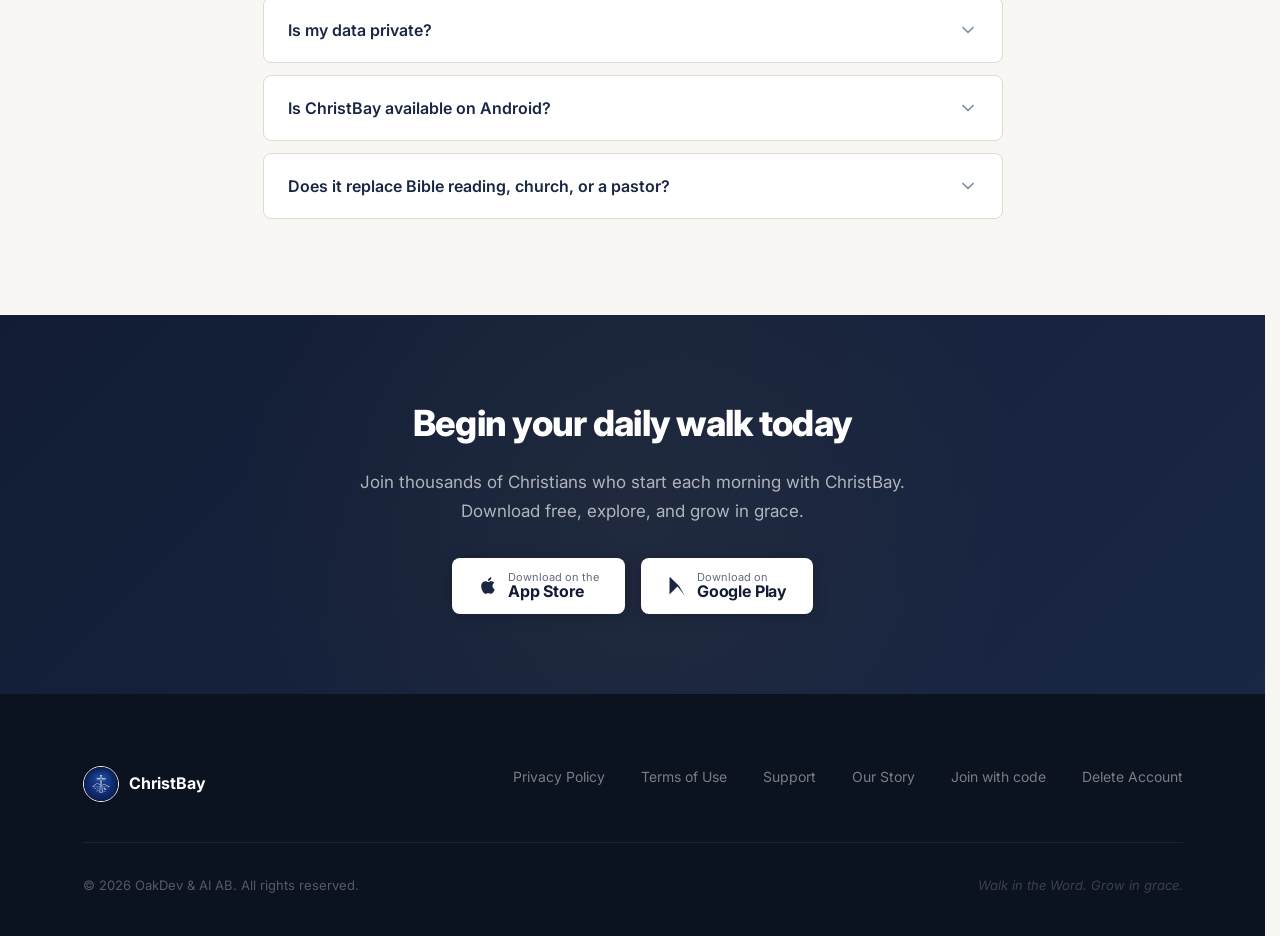
==== commit 4a9901d1: "text fixes" ====
--- a/index.html
+++ b/index.html
@@ -3,11 +3,11 @@
 <head>
   <meta charset="UTF-8" />
   <meta name="viewport" content="width=device-width, initial-scale=1.0" />
-  <meta name="description" content="ChristBay 2.0 — Guided Reflections, Ask Father ChristBay, a private prayer journal, faith journey tracking, and morning scripture — ad-free, with a clear Reflection balance and Blessed (100 Reflections/month)." />
-  <meta property="og:title" content="ChristBay 2.0 — Walk in the Word. Grow in grace." />
-  <meta property="og:description" content="Ask Father ChristBay, guided Reflections, prayer journal, faith journey &amp; scripture bookmarks — plus 12 free Reflections, Blessed (100/month), and a growing devotional library. No ads." />
+  <meta name="description" content="ChristBay 2.0, Guided Reflections, Ask Father ChristBay, a private prayer journal, faith journey tracking, and morning scripture, ad,free, with a clear Reflection balance and Blessed (100 Reflections/month)." />
+  <meta property="og:title" content="ChristBay 2.0, Walk in the Word. Grow in grace." />
+  <meta property="og:description" content="Ask Father ChristBay, guided Reflections, prayer journal, faith journey &amp; scripture bookmarks, plus 12 free Reflections, Blessed (100/month), and a growing devotional library. No ads." />
   <meta property="og:type" content="website" />
-  <title>ChristBay 2.0 — Walk in the Word. Grow in grace.</title>
+  <title>ChristBay 2.0, Walk in the Word. Grow in grace.</title>
   <link rel="icon" type="image/png" href="/assets/brand.png" />
   <link rel="preconnect" href="https://fonts.googleapis.com" />
   <link rel="preconnect" href="https://fonts.gstatic.com" crossorigin />
@@ -296,7 +296,7 @@
     @media (max-width: 800px) { .about-inner { grid-template-columns: 1fr; gap: 2.5rem; } }
 
     /* ============================================================
-       App showcase (device mockup) — single card: image band + copy
+       App showcase (device mockup), single card: image band + copy
     ============================================================ */
     .app-showcase {
       background: linear-gradient(180deg, var(--white) 0%, var(--warm-white) 100%);
@@ -694,673 +694,8 @@
       .hero-badge-dot { animation: none; opacity: 0.7; }
     }
   </style>
-</head>
-<body>
-
-  <a href="#main" class="skip-link">Skip to main content</a>
-
-  <!-- ============================================================
-       Header
-  ============================================================ -->
-  <header class="site-header" role="banner">
-    <nav class="nav-inner" aria-label="Primary navigation">
-      <a href="/" class="nav-brand" aria-label="ChristBay — home">
-        <img src="/assets/brand.png" alt="" aria-hidden="true" />
-        <span class="nav-brand-name">ChristBay</span>
-      </a>
-      <div class="nav-links">
-        <a href="/#features" class="nav-text">Features</a>
-        <a href="/#premium" class="nav-text">Premium</a>
-        <a href="/history/" class="nav-text">Our Story</a>
-        <a href="/support/" class="nav-text">Support</a>
-        <div class="nav-dropdown">
-          <button type="button" class="nav-cta" id="download-toggle" aria-expanded="false" aria-haspopup="true" aria-label="Download options">
-            Download
-          </button>
-          <div class="nav-dropdown-menu" id="download-menu">
-            <a href="https://apps.apple.com/se/app/christbay-daglig-reflektion/id6759575925" class="nav-dropdown-item" aria-label="Download on Apple App Store">
-              <svg viewBox="0 0 24 24" width="18" height="18" aria-hidden="true" focusable="false" xmlns="http://www.w3.org/2000/svg">
-                <path fill="currentColor" d="M18.71 19.5c-.83 1.24-1.71 2.45-3.05 2.47-1.34.03-1.77-.79-3.29-.79-1.53 0-2 .77-3.27.82-1.31.05-2.3-1.32-3.14-2.53C4.25 17 2.94 12.45 4.7 9.39c.87-1.52 2.43-2.48 4.12-2.51 1.28-.02 2.5.87 3.29.87.78 0 2.26-1.07 3.8-.91.65.03 2.47.26 3.64 1.98-.09.06-2.17 1.28-2.15 3.81.03 3.02 2.65 4.03 2.68 4.04-.03.07-.42 1.44-1.38 2.83M13 3.5c.73-.83 1.94-1.46 2.94-1.5.13 1.17-.34 2.35-1.04 3.19-.69.85-1.83 1.51-2.95 1.42-.15-1.15.41-2.35 1.05-3.11z"/>
-              </svg>
-              App Store
-            </a>
-            <a href="https://play.google.com/store/apps/details?id=com.oakdev.christbay" class="nav-dropdown-item" aria-label="Download on Google Play Store">
-              <svg viewBox="0 0 24 24" width="18" height="18" aria-hidden="true" focusable="false" xmlns="http://www.w3.org/2000/svg">
-                <path fill="currentColor" d="M3.609 1.814L13.792 12 3.609 22.186c-.386.387-.593.916-.593 1.465V1.349c0 .549.207 1.078.593 1.465zm10.908 10.911L21.268 24 3.609 1.814 14.517 12.722z"/>
-              </svg>
-              Google Play
-            </a>
-          </div>
-        </div>
-      </div>
-    </nav>
-  </header>
-
-  <main id="main">
-
-    <!-- ============================================================
-         Hero
-    ============================================================ -->
-    <section class="hero" id="hero" aria-label="Hero">
-      <div class="hero-content">
-        <div class="hero-logo-wrap">
-          <div class="logo-glow" aria-hidden="true"></div>
-          <img src="/assets/logo.png" alt="ChristBay" class="hero-logo" />
-        </div>
-        <div class="hero-badge">
-          <span class="hero-badge-dot" aria-hidden="true"></span>
-          Version 2.0 — Now Available
-        </div>
-        <h1>Walk in the <span class="gold">Word.</span><br />Grow in grace.</h1>
-        <p class="hero-tagline">Guided Reflections that use your balance, <strong>Ask Father ChristBay</strong> for scripture-grounded answers, a <strong>private prayer journal</strong>, <strong>faith journey</strong> milestones, morning scripture, and bookmarks &mdash; plus a deep devotional library. All in a clean, ad-free companion built for Protestant Christian faith.</p>
-        <div class="hero-ctas">
-          <a href="https://apps.apple.com/se/app/christbay-daglig-reflektion/id6759575925" class="btn-store" aria-label="Download ChristBay on the App Store">
-            <svg viewBox="0 0 24 24" width="22" height="27" aria-hidden="true" focusable="false" xmlns="http://www.w3.org/2000/svg">
-              <path fill="#1a2744" d="M18.71 19.5c-.83 1.24-1.71 2.45-3.05 2.47-1.34.03-1.77-.79-3.29-.79-1.53 0-2 .77-3.27.82-1.31.05-2.3-1.32-3.14-2.53C4.25 17 2.94 12.45 4.7 9.39c.87-1.52 2.43-2.48 4.12-2.51 1.28-.02 2.5.87 3.29.87.78 0 2.26-1.07 3.8-.91.65.03 2.47.26 3.64 1.98-.09.06-2.17 1.28-2.15 3.81.03 3.02 2.65 4.03 2.68 4.04-.03.07-.42 1.44-1.38 2.83M13 3.5c.73-.83 1.94-1.46 2.94-1.5.13 1.17-.34 2.35-1.04 3.19-.69.85-1.83 1.51-2.95 1.42-.15-1.15.41-2.35 1.05-3.11z"/>
-            </svg>
-            <div class="btn-store-text"><span>Download on the</span><span>App Store</span></div>
-          </a>
-          <a href="https://play.google.com/store/apps/details?id=com.oakdev.christbay" class="btn-store" aria-label="Download ChristBay on Google Play">
-            <svg viewBox="0 0 24 24" width="22" height="27" aria-hidden="true" focusable="false" xmlns="http://www.w3.org/2000/svg">
-              <path fill="#1a2744" d="M3.609 1.814L13.792 12 3.609 22.186c-.386.387-.593.916-.593 1.465V1.349c0 .549.207 1.078.593 1.465zm10.908 10.911L21.268 24 3.609 1.814 14.517 12.722z"/>
-            </svg>
-            <div class="btn-store-text"><span>Download on</span><span>Google Play</span></div>
-          </a>
-          <a href="#about" class="btn-outline" aria-label="Learn more about ChristBay">
-            Learn more
-            <svg viewBox="0 0 24 24" width="16" height="16" aria-hidden="true" focusable="false" fill="none" stroke="currentColor" stroke-width="2" stroke-linecap="round" stroke-linejoin="round"><line x1="12" y1="5" x2="12" y2="19"/><polyline points="19 12 12 19 5 12"/></svg>
-          </a>
-        </div>
-        <!-- 121 = number of app_*.arb files / AppLocalizations.supportedLocales (each locale can be a regional variant, e.g. en_US vs en_GB) -->
-        <div class="hero-stats">
-          <div class="hero-stat">
-            <p class="hero-stat-value">12</p>
-            <p class="hero-stat-label">Free Reflections</p>
-          </div>
-          <div class="hero-stat">
-            <p class="hero-stat-value">100</p>
-            <p class="hero-stat-label">Reflections / Month (Blessed)</p>
-          </div>
-          <div class="hero-stat">
-            <p class="hero-stat-value">121</p>
-            <p class="hero-stat-label">UI locales (incl. regional variants)</p>
-          </div>
-          <div class="hero-stat">
-            <p class="hero-stat-value">2</p>
-            <p class="hero-stat-label">Platforms (iOS &amp; Android)</p>
-          </div>
-          <div class="hero-stat">
-            <p class="hero-stat-value">0</p>
-            <p class="hero-stat-label">Ads — Ever</p>
-          </div>
-        </div>
-      </div>
-    </section>
-
-    <!-- ============================================================
-         What's New in 2.0
-    ============================================================ -->
-    <section class="whats-new" id="whats-new" aria-labelledby="new-heading">
-      <div class="container">
-        <div class="section-header centered">
-          <span class="section-label">What&rsquo;s New</span>
-          <h2 class="section-title" id="new-heading">ChristBay 2.0 &mdash; A Deeper Walk</h2>
-          <div class="divider centered"></div>
-          <br />
-          <p class="section-body">Version 2.0 refines the whole stack: how you move between scripture and prayer, how Reflections and Blessed work together, and how the library grows with you. Localization is built in seriously: <strong>121</strong> separate UI locales (one per translation file) &mdash; that includes <em>regional</em> variants of the same language where it matters (e.g. English for the US, UK, Australia; several Spanish and Arabic forms; Chinese scripts and regions). Highlights below &mdash; each one unpacks a bigger story on the rest of this page.</p>
-        </div>
-        <div class="new-grid">
-          <article class="new-card reveal">
-            <div class="new-card-icon" aria-hidden="true">
-              <svg viewBox="0 0 24 24"><path d="M12 22s8-4 8-10V5l-8-3-8 3v7c0 6 8 10 8 10z"/><polyline points="9 12 11 14 15 10"/></svg>
-            </div>
-            <span class="new-tag">New</span>
-            <h3>Cross-Platform</h3>
-            <p>ChristBay ships on <strong>iOS and Android</strong> with the same ethos: no ads, no feed, just the Word and your journal. Purchases and restores go through the store you already use; your account ties it together when you switch phones.</p>
-          </article>
-          <article class="new-card reveal reveal-d2">
-            <div class="new-card-icon" aria-hidden="true">
-              <svg viewBox="0 0 24 24"><circle cx="12" cy="12" r="10"/><polyline points="12 6 12 12 16 14"/></svg>
-            </div>
-            <span class="new-tag">Enhanced</span>
-            <h3>Structured Daily Practice</h3>
-            <p>Reminders, streaks, and a clear home path mean you spend seconds getting to scripture &mdash; not hunting through menus. The App nudges you toward consistency without turning faith into a scoreboard.</p>
-          </article>
-          <article class="new-card reveal reveal-d3">
-            <div class="new-card-icon" aria-hidden="true">
-              <svg viewBox="0 0 24 24"><circle cx="12" cy="12" r="10"/><path d="M2 12h20M12 2a15.3 15.3 0 0 1 4 10 15.3 15.3 0 0 1-4 10 15.3 15.3 0 0 1-4-10 15.3 15.3 0 0 1 4-10z"/></svg>
-            </div>
-            <span class="new-tag">Global</span>
-            <h3>121 UI locales worldwide</h3>
-            <p>The app ships <strong>121</strong> locale packs &mdash; one translation file each in the source tree. That is <strong>not</strong> the same as &ldquo;121 unrelated languages&rdquo;: many packs are <strong>regional variants</strong> of the same language (e.g. English for the US, UK, and Australia; Spanish and Arabic for different countries; Chinese scripts and regions), so wording matches what readers expect.</p>
-          </article>
-          <article class="new-card reveal reveal-d4">
-            <div class="new-card-icon" aria-hidden="true">
-              <svg viewBox="0 0 24 24"><polygon points="12 2 2 7 12 12 22 7 12 2"/><polyline points="2 17 12 22 22 17"/><polyline points="2 12 12 17 22 12"/></svg>
-            </div>
-            <span class="new-tag">Library</span>
-            <h3>Deeper devotional library</h3>
-            <p>Fifteen curated series thread through law and gospel, poetry, epistles, and the words of Christ. Starter access on the free tier; the full shelf opens with Blessed &mdash; see the grid below for every category name.</p>
-          </article>
-        </div>
-      </div>
-    </section>
-
-    <!-- ============================================================
-         About
-    ============================================================ -->
-    <section class="about" id="about" aria-labelledby="about-heading">
-      <div class="container">
-        <div class="about-inner">
-          <div class="about-body reveal">
-            <span class="section-label">What is ChristBay?</span>
-            <h2 class="section-title" id="about-heading">A quiet companion for your daily walk with God</h2>
-            <div class="divider"></div>
-            <br />
-            <p class="section-body">ChristBay is a private devotional app for Christians who want a disciplined, intentional daily practice rooted in scripture. Each morning you can open a curated verse, follow a guided reflection that spends Reflections clearly, jot in your prayer journal, or ask a pressing question through Ask Father ChristBay when you subscribe to Blessed &mdash; all in one calm, ad-free shell.</p>
-            <br />
-            <p class="section-body">Grounded in Protestant conviction &mdash; the sufficiency of Scripture, grace through faith in Christ alone, and the call to daily sanctification &mdash; ChristBay is not a social network or a popularity contest. It is a personal tool for those who take their walk with God seriously, including pastors, parents, students, and anyone who wants Scripture first when they unlock their phone.</p>
-          </div>
-          <div class="reveal reveal-d2">
-            <figure class="about-verse" aria-label="Scripture verse">
-              <blockquote>&ldquo;Your word is a lamp to my feet and a light to my path.&rdquo;</blockquote>
-              <figcaption><cite>Psalm 119:105 (ESV)</cite></figcaption>
-            </figure>
-          </div>
-        </div>
-      </div>
-    </section>
-
-    <!-- ============================================================
-         App preview (device mockup)
-    ============================================================ -->
-    <section class="app-showcase" id="app-preview" aria-labelledby="preview-heading">
-      <div class="container">
-        <div class="app-showcase-stack">
-          <header class="app-showcase-intro reveal">
-            <span class="section-label">In your hand</span>
-            <h2 class="section-title" id="preview-heading">The same quiet focus, pocket-sized</h2>
-            <div class="divider"></div>
-          </header>
-          <div class="app-showcase-panel reveal reveal-d2">
-            <figure class="app-showcase-visual app-showcase-device">
-              <img
-                src="/assets/phones.png"
-                alt="ChristBay on three phones — scripture, reflections, and journal in a calm interface"
-                width="2752"
-                height="1536"
-                loading="lazy"
-                decoding="async"
-              />
-            </figure>
-            <div class="app-showcase-copy">
-              <p class="app-showcase-lead">ChristBay is built for the in-between moments &mdash; before the house wakes up, on the commute, or when you need ten minutes to reset your heart. Open the App, see where you left off, and step straight into scripture, a guided reflection, or a line in your journal &mdash; no feeds, no noise.</p>
-              <p class="app-showcase-lead">The home experience keeps the essentials upfront: your Reflection balance, today&rsquo;s verse, paths into the devotional library, shortcuts to Ask Father ChristBay (with Blessed), and your prayer journal. Settings stay out of the way until you need them.</p>
-              <ul class="app-showcase-list">
-                <li><strong>Readable at a glance.</strong> Generous type, calm spacing, and contrast tuned for early mornings and bedside reading.</li>
-                <li><strong>One-handed flow.</strong> Large touch targets and predictable navigation so you can stay in prayer without fiddling with the UI.</li>
-                <li><strong>Offline-friendly habits.</strong> Journal and revisit saved passages; the App syncs subscription status and fresh content when you&rsquo;re back online.</li>
-                <li><strong>Your platform.</strong> Download on the App Store or Google Play &mdash; same ChristBay identity, store-native purchases and restore flows.</li>
-              </ul>
-            </div>
-          </div>
-        </div>
-      </div>
-    </section>
-
-    <!-- ============================================================
-         Devotional series (library)
-    ============================================================ -->
-    <section class="categories" id="categories" aria-labelledby="cat-heading">
-      <div class="container">
-        <div class="section-header centered">
-          <span class="section-label">Library</span>
-          <h2 class="section-title" id="cat-heading">Deep, structured devotional series</h2>
-          <div class="divider centered"></div>
-          <br />
-          <p class="section-body">Every category is a curated journey through scripture &mdash; crafted for depth, clarity, and lasting impact on your faith. Free accounts explore a starter set; <strong>Blessed</strong> unlocks the full library.</p>
-        </div>
-        <div class="cat-grid">
-          <div class="cat-item reveal">
-            <div class="cat-icon" aria-hidden="true"><svg viewBox="0 0 24 24"><circle cx="12" cy="12" r="10"/><line x1="12" y1="8" x2="12" y2="16"/><line x1="8" y1="12" x2="16" y2="12"/></svg></div>
-            <h3>Daily Devotion</h3>
-          </div>
-          <div class="cat-item reveal reveal-d1">
-            <div class="cat-icon" aria-hidden="true"><svg viewBox="0 0 24 24"><path d="M9 18V5l12-2v13"/><circle cx="6" cy="18" r="3"/><circle cx="18" cy="16" r="3"/></svg></div>
-            <h3>The Psalms</h3>
-          </div>
-          <div class="cat-item reveal reveal-d2">
-            <div class="cat-icon" aria-hidden="true"><svg viewBox="0 0 24 24"><path d="M4 4h16c1.1 0 2 .9 2 2v12c0 1.1-.9 2-2 2H4c-1.1 0-2-.9-2-2V6c0-1.1.9-2 2-2z"/><polyline points="22,6 12,13 2,6"/></svg></div>
-            <h3>Paul&rsquo;s Letters</h3>
-          </div>
-          <div class="cat-item reveal reveal-d3">
-            <div class="cat-icon" aria-hidden="true"><svg viewBox="0 0 24 24"><path d="M2 3h6a4 4 0 0 1 4 4v14a3 3 0 0 0-3-3H2z"/><path d="M22 3h-6a4 4 0 0 0-4 4v14a3 3 0 0 1 3-3h7z"/></svg></div>
-            <h3>The Gospels</h3>
-          </div>
-          <div class="cat-item reveal reveal-d4">
-            <div class="cat-icon" aria-hidden="true"><svg viewBox="0 0 24 24"><path d="M12 2L2 7l10 5 10-5-10-5z"/><path d="M2 17l10 5 10-5"/><path d="M2 12l10 5 10-5"/></svg></div>
-            <h3>Proverbs &amp; Wisdom</h3>
-          </div>
-          <div class="cat-item reveal">
-            <div class="cat-icon" aria-hidden="true"><svg viewBox="0 0 24 24"><path d="M17 21v-2a4 4 0 0 0-4-4H5a4 4 0 0 0-4 4v2"/><circle cx="9" cy="7" r="4"/><path d="M23 21v-2a4 4 0 0 0-3-3.87"/><path d="M16 3.13a4 4 0 0 1 0 7.75"/></svg></div>
-            <h3>Sermon on the Mount</h3>
-          </div>
-          <div class="cat-item reveal reveal-d1">
-            <div class="cat-icon" aria-hidden="true"><svg viewBox="0 0 24 24"><circle cx="12" cy="12" r="10"/><path d="M8 14s1.5 2 4 2 4-2 4-2"/><line x1="9" y1="9" x2="9.01" y2="9"/><line x1="15" y1="9" x2="15.01" y2="9"/></svg></div>
-            <h3>Genesis &amp; Creation</h3>
-          </div>
-          <div class="cat-item reveal reveal-d2">
-            <div class="cat-icon" aria-hidden="true"><svg viewBox="0 0 24 24"><polygon points="13 2 3 14 12 14 11 22 21 10 12 10 13 2"/></svg></div>
-            <h3>The Prophets</h3>
-          </div>
-          <div class="cat-item reveal reveal-d3">
-            <div class="cat-icon" aria-hidden="true"><svg viewBox="0 0 24 24"><circle cx="12" cy="12" r="10"/><polyline points="12 6 12 12 16 14"/></svg></div>
-            <h3>Acts &amp; Early Church</h3>
-          </div>
-          <div class="cat-item reveal reveal-d4">
-            <div class="cat-icon" aria-hidden="true"><svg viewBox="0 0 24 24"><path d="M21 15a2 2 0 0 1-2 2H7l-4 4V5a2 2 0 0 1 2-2h14a2 2 0 0 1 2 2z"/></svg></div>
-            <h3>Parables of Jesus</h3>
-          </div>
-          <div class="cat-item reveal">
-            <div class="cat-icon" aria-hidden="true"><svg viewBox="0 0 24 24"><path d="M18 8A6 6 0 0 0 6 8c0 7-3 9-3 9h18s-3-2-3-9"/><path d="M13.73 21a2 2 0 0 1-3.46 0"/></svg></div>
-            <h3>Revelation &amp; Hope</h3>
-          </div>
-          <div class="cat-item reveal reveal-d1">
-            <div class="cat-icon" aria-hidden="true"><svg viewBox="0 0 24 24"><path d="M20.84 4.61a5.5 5.5 0 0 0-7.78 0L12 5.67l-1.06-1.06a5.5 5.5 0 0 0-7.78 7.78l1.06 1.06L12 21.23l7.78-7.78 1.06-1.06a5.5 5.5 0 0 0 0-7.78z"/></svg></div>
-            <h3>Prayer &amp; Worship</h3>
-          </div>
-          <div class="cat-item reveal reveal-d2">
-            <div class="cat-icon" aria-hidden="true"><svg viewBox="0 0 24 24"><polyline points="22 12 18 12 15 21 9 3 6 12 2 12"/></svg></div>
-            <h3>Faith &amp; Grace</h3>
-          </div>
-          <div class="cat-item reveal reveal-d3">
-            <div class="cat-icon" aria-hidden="true"><svg viewBox="0 0 24 24"><path d="M12 22s8-4 8-10V5l-8-3-8 3v7c0 6 8 10 8 10z"/></svg></div>
-            <h3>Love &amp; Compassion</h3>
-          </div>
-          <div class="cat-item reveal reveal-d4">
-            <div class="cat-icon" aria-hidden="true"><svg viewBox="0 0 24 24"><path d="M14 9V5a3 3 0 0 0-3-3l-4 9v11h11.28a2 2 0 0 0 2-1.7l1.38-9a2 2 0 0 0-2-2.3zM7 22H4a2 2 0 0 1-2-2v-7a2 2 0 0 1 2-2h3"/></svg></div>
-            <h3>Courage &amp; Strength</h3>
-          </div>
-        </div>
-      </div>
-    </section>
-
-    <!-- ============================================================
-         Features
-    ============================================================ -->
-    <section class="features" id="features" aria-labelledby="features-heading">
-      <div class="container">
-        <div class="section-header centered">
-          <span class="section-label">Features</span>
-          <h2 class="section-title" id="features-heading">Built for your daily walk with God</h2>
-          <div class="divider centered"></div>
-          <br />
-          <p class="section-body">Every pillar of ChristBay &mdash; scripture, Reflections, Ask Father ChristBay, journal, bookmarks, streaks, and the 15-category library &mdash; is designed to keep you in the Word without clutter. Below is a quick map; scroll on for a deeper walk through each area.</p>
-        </div>
-        <div class="features-grid">
-          <article class="feature-card reveal">
-            <div class="feature-icon" aria-hidden="true"><svg viewBox="0 0 24 24"><path d="M2 3h6a4 4 0 0 1 4 4v14a3 3 0 0 0-3-3H2z"/><path d="M22 3h-6a4 4 0 0 0-4 4v14a3 3 0 0 1 3-3h7z"/></svg></div>
-            <h3>Morning Scripture</h3>
-            <p>Start the day with a single, curated passage from licensed translations &mdash; not an endless scroll. Short context helps you place the verse in its book and theme, so even five minutes feels anchored. Return anytime; it&rsquo;s the steady &ldquo;north star&rdquo; before you choose a longer reflection or journal entry.</p>
-          </article>
-          <article class="feature-card reveal reveal-d2">
-            <div class="feature-icon" aria-hidden="true"><svg viewBox="0 0 24 24"><path d="M21 15a2 2 0 0 1-2 2H7l-4 4V5a2 2 0 0 1 2-2h14a2 2 0 0 1 2 2z"/></svg></div>
-            <h3>Guided Reflections</h3>
-            <p>Each guided path combines scripture, prompts, and space to respond inwardly &mdash; more than a verse-of-the-day, less than a seminary course. Reflections are drawn from your balance only when you start an eligible session; the cost is shown up front. Complete a path and you can revisit it without paying again, so your library becomes a record of growth.</p>
-          </article>
-          <article class="feature-card reveal reveal-d3">
-            <div class="feature-icon" aria-hidden="true"><svg viewBox="0 0 24 24"><circle cx="12" cy="12" r="10"/><path d="M9.09 9a3 3 0 0 1 5.83 1c0 2-3 3-3 3"/><line x1="12" y1="17" x2="12.01" y2="17"/></svg></div>
-            <h3>Ask Father ChristBay</h3>
-            <p>Bring honest questions of faith into a guided, scripture-shaped conversation. Responses point you back to the text with follow-up prompts &mdash; a companion for study hall and sleepless nights, not a replacement for your pastor or local church. Included with Blessed; Reflection use and limits are clear before you send.</p>
-          </article>
-          <article class="feature-card reveal">
-            <div class="feature-icon" aria-hidden="true"><svg viewBox="0 0 24 24"><path d="M11 4H4a2 2 0 0 0-2 2v14a2 2 0 0 0 2 2h14a2 2 0 0 0 2-2v-7"/><path d="M18.5 2.5a2.121 2.121 0 0 1 3 3L12 15l-4 1 1-4 9.5-9.5z"/></svg></div>
-            <h3>Prayer Journal</h3>
-            <p>Write prayers, thanksgivings, and short notes tied to days or sessions. The journal is yours: searchable in spirit (by scrolling seasons), not mined for ads. Many users keep one running thread of requests and answered prayer &mdash; a private testimony you can export or keep only on device, per your settings.</p>
-          </article>
-          <article class="feature-card reveal reveal-d2">
-            <div class="feature-icon" aria-hidden="true"><svg viewBox="0 0 24 24"><path d="M19 21l-7-5-7 5V5a2 2 0 0 1 2-2h10a2 2 0 0 1 2 2z"/></svg></div>
-            <h3>Scripture Bookmarks</h3>
-            <p>Tag verses that convicted you in a reflection, a sermon prep, or family devotions. Bookmarks stay organised by your own rhythm &mdash; return before a meeting, a hospital visit, or a hard conversation. No social sharing layer; it&rsquo;s a toolbox for your walk, not a feed.</p>
-          </article>
-          <article class="feature-card reveal reveal-d3">
-            <div class="feature-icon" aria-hidden="true"><svg viewBox="0 0 24 24"><polyline points="22 12 18 12 15 21 9 3 6 12 2 12"/></svg></div>
-            <h3>Faith Journey</h3>
-            <p>See streaks, completed reflections, and milestones without gamifying your soul. The goal is honesty: some seasons are rich, some are thin &mdash; ChristBay records both. Use it to notice patterns (mornings vs evenings, travel weeks) and to thank God for persistence, not performance.</p>
-          </article>
-          <article class="feature-card reveal">
-            <div class="feature-icon" aria-hidden="true"><svg viewBox="0 0 24 24"><circle cx="12" cy="12" r="10"/><path d="M16 8h-6a2 2 0 1 0 0 4h4a2 2 0 1 1 0 4H8"/><path d="M12 18V6"/></svg></div>
-            <h3>Reflections &amp; Top-Ups</h3>
-            <p><strong>12 Reflections</strong> let every new user try depth experiences. <strong>Blessed</strong> adds <strong>100 Reflections each billing month</strong> while you&rsquo;re subscribed. When you need more headroom &mdash; a busy month of study or extra Ask Father conversations &mdash; optional top-up packs add balance in one-time purchases through the App Store or Google Play.</p>
-          </article>
-          <article class="feature-card reveal reveal-d2">
-            <div class="feature-icon" aria-hidden="true"><svg viewBox="0 0 24 24"><polygon points="12 2 2 7 12 12 22 7 12 2"/><polyline points="2 17 12 22 22 17"/><polyline points="2 12 12 17 22 12"/></svg></div>
-            <h3>Devotional library</h3>
-            <p>Fifteen themed series cover law and gospel, wisdom, prophecy, the early church, and the words of Jesus &mdash; always pointing back to Christ. Free accounts taste a starter set; <strong>Blessed</strong> unlocks the full catalogue so you can stay in one book of the Bible or roam across the canon as the Spirit leads.</p>
-          </article>
-          <article class="feature-card reveal reveal-d3">
-            <div class="feature-icon" aria-hidden="true"><svg viewBox="0 0 24 24"><path d="M12 22s8-4 8-10V5l-8-3-8 3v7c0 6 8 10 8 10z"/></svg></div>
-            <h3>No Ads. Ever.</h3>
-            <p>No banners, no &ldquo;sponsored&rdquo; devotionals, no auction for your attention. We don&rsquo;t sell journal content or build profiles for advertisers. Revenue comes from optional subscriptions and Reflection packs &mdash; aligned with a tool you choose to pay for, not a product you become.</p>
-          </article>
-        </div>
-      </div>
-    </section>
-
-    <!-- ============================================================
-         Feature narrative (long-form)
-    ============================================================ -->
-    <section class="feature-narrative" id="features-deep" aria-labelledby="features-deep-heading">
-      <div class="container">
-        <div class="section-header centered">
-          <span class="section-label">Go deeper</span>
-          <h2 class="section-title" id="features-deep-heading">How the pieces fit together</h2>
-          <div class="divider centered"></div>
-          <br />
-          <p class="section-body">A fuller picture of what you&rsquo;re building when ChristBay becomes part of your week.</p>
-        </div>
-        <div class="narrative-grid">
-          <article class="narrative-card reveal">
-            <h3>Daily rhythm, not daily noise</h3>
-            <p>Morning scripture orients you; the library lets you go wide across genres and books when you have more time. Ask Father ChristBay is there when a question won&rsquo;t let go &mdash; always secondary to the ordinary means: Word, prayer, and fellowship in the body of Christ.</p>
-          </article>
-          <article class="narrative-card reveal reveal-d1">
-            <h3>Reflections: clarity before you spend</h3>
-            <p>Reflections keep premium depth experiences sustainable to run and honest to use: you always see the cost before a session or conversation begins. Free users start with 12; Blessed subscribers receive a monthly grant while active; top-ups exist for seasons when you want more margin.</p>
-          </article>
-          <article class="narrative-card reveal reveal-d2">
-            <h3>Blessed: the full toolbox</h3>
-            <p>Subscribing to Blessed unlocks every feature marked premium in the App &mdash; the complete 15-category library, Ask Father ChristBay, and anything else we ship behind the lock for free accounts. Cancel anytime in your store settings; your journal and local notes remain yours.</p>
-          </article>
-          <article class="narrative-card reveal">
-            <h3>Privacy as a feature</h3>
-            <p>Your journal and prayer notes aren&rsquo;t input for ads. Technical details live in our <a href="/privacy/">Privacy Policy</a>; the short version is that ChristBay is built to keep your devotional life between you, the Lord, and the people you choose to share with in the real world.</p>
-          </article>
-          <article class="narrative-card reveal reveal-d1">
-            <h3>Protestant convictions, on purpose</h3>
-            <p>ChristBay assumes the sufficiency of Scripture and salvation by grace through faith in Christ alone. We don&rsquo;t replace your church, your elders, or the full counsel of God&rsquo;s Word &mdash; we equip the quiet minutes around them.</p>
-          </article>
-          <article class="narrative-card reveal reveal-d2">
-            <h3>Two platforms, one standard</h3>
-            <p>Whether you use an iPhone or Android, you get the same ChristBay: ad-free, account-based restore flows, and store-native billing. Feature flags and library access follow your Blessed status, not your device brand.</p>
-          </article>
-        </div>
-      </div>
-    </section>
-
-    <!-- ============================================================
-         How It Works
-    ============================================================ -->
-    <section class="how-it-works" id="how-it-works" aria-labelledby="how-heading">
-      <div class="container">
-        <div class="section-header centered">
-          <span class="section-label">Getting started</span>
-          <h2 class="section-title" id="how-heading">How it works</h2>
-          <div class="divider centered"></div>
-        </div>
-        <div class="steps">
-          <div class="step reveal">
-            <div class="step-number" aria-hidden="true">1</div>
-            <h3>Download &amp; sign up</h3>
-            <p>Get ChristBay from the App Store or Google Play. Create your account in seconds &mdash; your notes, prayers, and reflections are private and secure.</p>
-          </div>
-          <div class="step reveal reveal-d2">
-            <div class="step-number" aria-hidden="true">2</div>
-            <h3>Choose your practice</h3>
-            <p>Open Ask Father ChristBay, run a guided Reflection, read morning scripture, or write in your prayer journal &mdash; on your schedule.</p>
-          </div>
-          <div class="step reveal reveal-d4">
-            <div class="step-number" aria-hidden="true">3</div>
-            <h3>Reflect, pray, grow</h3>
-            <p>Spend a few intentional minutes each day in the Word. Small daily habits compound into lasting faithfulness.</p>
-          </div>
-        </div>
-      </div>
-    </section>
-
-    <!-- ============================================================
-         Privacy & Trust
-    ============================================================ -->
-    <section class="privacy-section" id="privacy" aria-labelledby="privacy-heading">
-      <div class="container">
-        <div class="section-header reveal">
-          <span class="section-label">Privacy &amp; Trust</span>
-          <h2 class="section-title" id="privacy-heading">Your faith. Your privacy.</h2>
-          <div class="divider"></div>
-          <br />
-          <p class="section-body">We built ChristBay with one conviction: your faith practice is private. Full stop.</p>
-        </div>
-        <div class="privacy-grid">
-          <div class="privacy-item reveal">
-            <div class="privacy-icon" aria-hidden="true"><svg viewBox="0 0 24 24"><circle cx="12" cy="12" r="10"/><line x1="4.93" y1="4.93" x2="19.07" y2="19.07"/></svg></div>
-            <div>
-              <h3>No ads, ever</h3>
-              <p>ChristBay is completely ad-free. Your attention and your faith practice are never monetised through advertising.</p>
-            </div>
-          </div>
-          <div class="privacy-item reveal reveal-d1">
-            <div class="privacy-icon" aria-hidden="true"><svg viewBox="0 0 24 24"><path d="M17 21v-2a4 4 0 0 0-4-4H5a4 4 0 0 0-4 4v2"/><circle cx="9" cy="7" r="4"/><path d="M23 21v-2a4 4 0 0 0-3-3.87"/><path d="M16 3.13a4 4 0 0 1 0 7.75"/></svg></div>
-            <div>
-              <h3>No data selling</h3>
-              <p>We do not share or sell your personal data, usage patterns, or journal entries to any third party.</p>
-            </div>
-          </div>
-          <div class="privacy-item reveal">
-            <div class="privacy-icon" aria-hidden="true"><svg viewBox="0 0 24 24"><rect x="3" y="11" width="18" height="11" rx="2" ry="2"/><path d="M7 11V7a5 5 0 0 1 10 0v4"/></svg></div>
-            <div>
-              <h3>Private journal</h3>
-              <p>Your prayer journal and personal notes are encrypted and accessible only through your own account.</p>
-            </div>
-          </div>
-          <div class="privacy-item reveal reveal-d1">
-            <div class="privacy-icon" aria-hidden="true"><svg viewBox="0 0 24 24"><path d="M12 22s8-4 8-10V5l-8-3-8 3v7c0 6 8 10 8 10z"/><polyline points="9 12 11 14 15 10"/></svg></div>
-            <div>
-              <h3>Account-based security</h3>
-              <p>Your data is tied to your account, not your device. Access your faith journey securely from any device.</p>
-            </div>
-          </div>
-        </div>
-      </div>
-    </section>
-
-    <!-- ============================================================
-         Premium (Blessed)
-    ============================================================ -->
-    <section class="premium-section" id="premium" aria-labelledby="premium-heading">
-      <div class="container">
-        <div class="premium-inner">
-          <div class="premium-intro-grid reveal">
-            <div class="section-header premium-intro-copy">
-              <span class="section-label">Premium</span>
-              <h2 class="section-title light" id="premium-heading">Blessed &mdash; subscription</h2>
-              <div class="divider"></div>
-              <br />
-              <p class="section-body" style="color: rgba(255,255,255,0.65);">Start free with <strong>12 Reflections</strong> to explore ChristBay. <strong>Blessed</strong> is a subscription: every billing month you receive <strong>100 Reflections</strong> while active, plus full access to every premium-only experience &mdash; Ask Father ChristBay, the full devotional library, and every feature that is marked locked in the App for free users. Cancel anytime in the App Store or Google Play. Optional top-up packs add Reflections in one-time purchases when you need more.</p>
-            </div>
-          </div>
-          <div class="premium-tiers reveal">
-            <div class="tier-card">
-              <h3>Free</h3>
-              <p>Download ChristBay and begin your walk with a sincere, ad-free core experience.</p>
-              <ul class="tier-features">
-                <li><svg viewBox="0 0 24 24" aria-hidden="true"><polyline points="20 6 9 17 4 12"/></svg><span class="tier-feature-copy"><strong>12 Reflections</strong> to get started</span></li>
-                <li><svg viewBox="0 0 24 24" aria-hidden="true"><polyline points="20 6 9 17 4 12"/></svg><span class="tier-feature-copy">Daily scripture &amp; guided sessions (per Reflection cost)</span></li>
-                <li><svg viewBox="0 0 24 24" aria-hidden="true"><polyline points="20 6 9 17 4 12"/></svg><span class="tier-feature-copy">Prayer journal &amp; faith journey</span></li>
-                <li><svg viewBox="0 0 24 24" aria-hidden="true"><polyline points="20 6 9 17 4 12"/></svg><span class="tier-feature-copy">Starter category access (full library requires Blessed)</span></li>
-                <li><svg viewBox="0 0 24 24" aria-hidden="true"><polyline points="20 6 9 17 4 12"/></svg><span class="tier-feature-copy">Completely ad-free</span></li>
-              </ul>
-            </div>
-            <div class="tier-card featured">
-              <div class="tier-badge">Blessed</div>
-              <h3>Blessed</h3>
-              <p>Auto-renewing subscription for everyone who wants the full ChristBay experience.</p>
-              <ul class="tier-features">
-                <li><svg viewBox="0 0 24 24" aria-hidden="true"><polyline points="20 6 9 17 4 12"/></svg><span class="tier-feature-copy"><strong>100 Reflections every billing month</strong> while subscribed</span></li>
-                <li><svg viewBox="0 0 24 24" aria-hidden="true"><polyline points="20 6 9 17 4 12"/></svg><span class="tier-feature-copy">Unlocks <strong>Ask Father</strong>, the <strong>full library</strong>, &amp; every feature shown as locked in the App</span></li>
-                <li><svg viewBox="0 0 24 24" aria-hidden="true"><polyline points="20 6 9 17 4 12"/></svg><span class="tier-feature-copy"><strong>Ask Father ChristBay</strong> &amp; other premium-only tools</span></li>
-                <li><svg viewBox="0 0 24 24" aria-hidden="true"><polyline points="20 6 9 17 4 12"/></svg><span class="tier-feature-copy">Expanded devotionals &amp; series as released</span></li>
-                <li><svg viewBox="0 0 24 24" aria-hidden="true"><polyline points="20 6 9 17 4 12"/></svg><span class="tier-feature-copy">Priority support</span></li>
-              </ul>
-            </div>
-          </div>
-          <div class="packs-block reveal">
-            <div class="packs-block-header">
-              <p class="packs-title">Top-up Reflections</p>
-              <p class="packs-subtitle">Optional one-time packs when you want more Reflections beyond your monthly Blessed allowance or free balance. No subscription tied to packs &mdash; billing is handled by Apple or Google at purchase.</p>
-            </div>
-            <div class="packs-grid">
-              <div class="pack-card">
-                <div class="pack-credits">100</div>
-                <div class="pack-label">Reflections</div>
-                <p class="pack-desc">A focused top-up to explore a new theme or keep your daily practice going.</p>
-              </div>
-              <div class="pack-card">
-                <div class="pack-credits">200</div>
-                <div class="pack-label">Reflections</div>
-                <p class="pack-desc">A deeper reserve &mdash; ideal for sustained study through a book of the Bible.</p>
-              </div>
-              <div class="pack-card">
-                <div class="pack-credits">400</div>
-                <div class="pack-label">Reflections</div>
-                <p class="pack-desc">Extended depth for those committed to a long-term, comprehensive devotional journey.</p>
-              </div>
-            </div>
-          </div>
-        </div>
-      </div>
-    </section>
-
-    <!-- ============================================================
-         FAQ
-    ============================================================ -->
-    <section class="faq-section" id="faq" aria-labelledby="faq-heading">
-      <div class="container">
-        <div class="section-header centered">
-          <span class="section-label">Questions</span>
-          <h2 class="section-title" id="faq-heading">Frequently asked questions</h2>
-          <div class="divider centered"></div>
-        </div>
-        <div class="faq-list" role="list">
-          <div class="faq-item reveal" role="listitem">
-            <button class="faq-question" aria-expanded="false" aria-controls="faq-answer-1" id="faq-btn-1">
-              Is ChristBay free? What is Blessed?
-              <svg class="faq-chevron" viewBox="0 0 24 24" aria-hidden="true"><polyline points="6 9 12 15 18 9"/></svg>
-            </button>
-            <div class="faq-answer" id="faq-answer-1" role="region" aria-labelledby="faq-btn-1">
-              <div class="faq-answer-inner">ChristBay is <strong>free to download</strong>. Every account receives <strong>12 Reflections</strong> to explore guided sessions and other experiences that use Reflections. <strong>Blessed</strong> is an <strong>auto-renewing subscription</strong>: while you are subscribed, you receive <strong>100 Reflections per billing month</strong> and full access to every feature that is locked for free users &mdash; including Ask Father ChristBay and the full devotional library (15 curated series). Manage or cancel Blessed anytime in the App Store or Google Play subscriptions settings. Optional Reflection top-up packs are separate one-time purchases.</div>
-            </div>
-          </div>
-          <div class="faq-item reveal reveal-d1" role="listitem">
-            <button class="faq-question" aria-expanded="false" aria-controls="faq-answer-2" id="faq-btn-2">
-              What devotional series are in the library?
-              <svg class="faq-chevron" viewBox="0 0 24 24" aria-hidden="true"><polyline points="6 9 12 15 18 9"/></svg>
-            </button>
-            <div class="faq-answer" id="faq-answer-2" role="region" aria-labelledby="faq-btn-2">
-              <div class="faq-answer-inner">ChristBay 2.0 includes 15 curated devotional categories: Daily Devotion, The Psalms, Paul&rsquo;s Letters, The Gospels, Proverbs &amp; Wisdom, Sermon on the Mount, Genesis &amp; Creation, The Prophets, Acts &amp; Early Church, Parables of Jesus, Revelation &amp; Hope, Prayer &amp; Worship, Faith &amp; Grace, Love &amp; Compassion, and Courage &amp; Strength. Free accounts can access a starter set; <strong>Blessed unlocks the full library</strong> for every category.</div>
-            </div>
-          </div>
-          <div class="faq-item reveal reveal-d2" role="listitem">
-            <button class="faq-question" aria-expanded="false" aria-controls="faq-answer-3" id="faq-btn-3">
-              How do Reflections work?
-              <svg class="faq-chevron" viewBox="0 0 24 24" aria-hidden="true"><polyline points="6 9 12 15 18 9"/></svg>
-            </button>
-            <div class="faq-answer" id="faq-answer-3" role="region" aria-labelledby="faq-btn-3">
-              <div class="faq-answer-inner">Reflections are the in-app balance for depth experiences: guided reflection sessions, Ask Father ChristBay, and other premium flows may each cost a stated number of Reflections before you begin. Daily scripture reading, journaling, and many organising features do not use Reflections in the same way &mdash; check the App for the exact cost of each action. <strong>Free accounts start with 12 Reflections.</strong> <strong>Blessed</strong> adds <strong>100 Reflections each subscription month</strong> while you remain subscribed. You can also buy optional top-up packs (e.g. 100, 200, or 400 Reflections) as one-time purchases when you need more.</div>
-            </div>
-          </div>
-          <div class="faq-item reveal" role="listitem">
-            <button class="faq-question" aria-expanded="false" aria-controls="faq-answer-3b" id="faq-btn-3b">
-              What is Ask Father ChristBay?
-              <svg class="faq-chevron" viewBox="0 0 24 24" aria-hidden="true"><polyline points="6 9 12 15 18 9"/></svg>
-            </button>
-            <div class="faq-answer" id="faq-answer-3b" role="region" aria-labelledby="faq-btn-3b">
-              <div class="faq-answer-inner"><strong>Ask Father ChristBay</strong> is an in-app spiritual Q&amp;A experience: you can bring questions of faith and receive scripture-grounded responses and follow-up prompts. It uses Reflections per conversation according to limits shown inside the App, and is part of the premium feature set unlocked with <strong>Blessed</strong>. It is a companion for reflection, not pastoral counselling or emergency care &mdash; seek your local church and qualified professionals for those needs.</div>
-            </div>
-          </div>
-          <div class="faq-item reveal" role="listitem">
-            <button class="faq-question" aria-expanded="false" aria-controls="faq-answer-4" id="faq-btn-4">
-              Is my data private?
-              <svg class="faq-chevron" viewBox="0 0 24 24" aria-hidden="true"><polyline points="6 9 12 15 18 9"/></svg>
-            </button>
-            <div class="faq-answer" id="faq-answer-4" role="region" aria-labelledby="faq-btn-4">
-              <div class="faq-answer-inner">Yes. ChristBay does not sell your personal data, display advertising, or share your journal entries with any third party. Your prayer journal is private to your account. We follow strict data handling practices &mdash; see our <a href="/privacy/">Privacy Policy</a> for complete details.</div>
-            </div>
-          </div>
-          <div class="faq-item reveal reveal-d1" role="listitem">
-            <button class="faq-question" aria-expanded="false" aria-controls="faq-answer-5" id="faq-btn-5">
-              Is ChristBay available on Android?
-              <svg class="faq-chevron" viewBox="0 0 24 24" aria-hidden="true"><polyline points="6 9 12 15 18 9"/></svg>
-            </button>
-            <div class="faq-answer" id="faq-answer-5" role="region" aria-labelledby="faq-btn-5">
-              <div class="faq-answer-inner">Yes! ChristBay 2.0 is available on both iOS (App Store) and Android (Google Play). Download it on the platform you prefer and start your devotional journey today.</div>
-            </div>
-          </div>
-          <div class="faq-item reveal reveal-d2" role="listitem">
-            <button class="faq-question" aria-expanded="false" aria-controls="faq-answer-6" id="faq-btn-6">
-              Does it replace Bible reading, church, or a pastor?
-              <svg class="faq-chevron" viewBox="0 0 24 24" aria-hidden="true"><polyline points="6 9 12 15 18 9"/></svg>
-            </button>
-            <div class="faq-answer" id="faq-answer-6" role="region" aria-labelledby="faq-btn-6">
-              <div class="faq-answer-inner">No. ChristBay is a devotional companion &mdash; a tool to support consistent personal reflection &mdash; not a replacement for the full reading of Scripture, corporate worship, or the counsel of a pastor or elder. We actively encourage all users to remain rooted in a local church community, under sound teaching, and to read the Bible in its entirety and fullness.</div>
-            </div>
-          </div>
-        </div>
-      </div>
-    </section>
-
-    <!-- ============================================================
-         CTA Banner
-    ============================================================ -->
-    <section class="cta-banner" aria-label="Download call to action">
-      <div class="cta-inner">
-        <h2>Begin your daily walk today</h2>
-        <p>Join thousands of Christians who start each morning with ChristBay. Download free, explore, and grow in grace.</p>
-        <div class="cta-buttons">
-          <a href="https://apps.apple.com/se/app/christbay-daglig-reflektion/id6759575925" class="btn-store" aria-label="Download on the App Store">
-            <svg viewBox="0 0 24 24" width="20" height="25" aria-hidden="true" focusable="false" xmlns="http://www.w3.org/2000/svg">
-              <path fill="#1a2744" d="M18.71 19.5c-.83 1.24-1.71 2.45-3.05 2.47-1.34.03-1.77-.79-3.29-.79-1.53 0-2 .77-3.27.82-1.31.05-2.3-1.32-3.14-2.53C4.25 17 2.94 12.45 4.7 9.39c.87-1.52 2.43-2.48 4.12-2.51 1.28-.02 2.5.87 3.29.87.78 0 2.26-1.07 3.8-.91.65.03 2.47.26 3.64 1.98-.09.06-2.17 1.28-2.15 3.81.03 3.02 2.65 4.03 2.68 4.04-.03.07-.42 1.44-1.38 2.83M13 3.5c.73-.83 1.94-1.46 2.94-1.5.13 1.17-.34 2.35-1.04 3.19-.69.85-1.83 1.51-2.95 1.42-.15-1.15.41-2.35 1.05-3.11z"/>
-            </svg>
-            <div class="btn-store-text"><span>Download on the</span><span>App Store</span></div>
-          </a>
-          <a href="https://play.google.com/store/apps/details?id=com.oakdev.christbay" class="btn-store" aria-label="Download on Google Play">
-            <svg viewBox="0 0 24 24" width="20" height="25" aria-hidden="true" focusable="false" xmlns="http://www.w3.org/2000/svg">
-              <path fill="#1a2744" d="M3.609 1.814L13.792 12 3.609 22.186c-.386.387-.593.916-.593 1.465V1.349c0 .549.207 1.078.593 1.465zm10.908 10.911L21.268 24 3.609 1.814 14.517 12.722z"/>
-            </svg>
-            <div class="btn-store-text"><span>Download on</span><span>Google Play</span></div>
-          </a>
-        </div>
-      </div>
-    </section>
-
-  </main>
-
-  <!-- ============================================================
-       Footer
-  ============================================================ -->
-  <footer class="site-footer" role="contentinfo">
-    <div class="footer-inner">
-      <div class="footer-top">
-        <div class="footer-brand">
-          <img src="/assets/brand.png" alt="ChristBay" />
-          <span class="footer-brand-name">ChristBay</span>
-        </div>
-        <nav class="footer-nav" aria-label="Footer links">
-          <a href="/privacy/">Privacy Policy</a>
-          <a href="/terms/">Terms of Use</a>
-          <a href="/support/">Support</a>
-          <a href="/history/">Our Story</a>
-          <a href="/join/">Join with code</a>
-          <a href="/delete-account/">Delete Account</a>
-        </nav>
-      </div>
-      <div class="footer-bottom">
-        <p class="footer-copyright">&copy; 2026 OakDev &amp; AI AB. All rights reserved.</p>
-        <p class="footer-tagline">Walk in the Word. Grow in grace.</p>
-      </div>
-    </div>
-  </footer>
-
-  <script>
+
+<script>
     (function () {
       'use strict';
 
@@ -1450,6 +785,1443 @@
       }
     })();
   </script>
+</head>
+<body>
+
+  <a href="#main" class="skip-link">Skip to main content</a>
+
+  <!-- ============================================================
+       Header
+  ============================================================ -->
+  <header class="site-header" role="banner">
+    <nav class="nav-inner" aria-label="Primary navigation">
+      <a href="/" class="nav-brand" aria-label="ChristBay, home">
+        <img src="/assets/brand.png" alt="" aria-hidden="true" />
+        <span class="nav-brand-name">ChristBay</span>
+      </a>
+      <div class="nav-links">
+        <a href="/#features" class="nav-text">Features</a>
+        <a href="/#premium" class="nav-text">Premium</a>
+        <a href="/history/" class="nav-text">Our Story</a>
+        <a href="/support/" class="nav-text">Support</a>
+        <div class="nav-dropdown">
+          <button type="button" class="nav-cta" id="download-toggle" aria-expanded="false" aria-haspopup="true" aria-label="Download options">
+            Download
+          </button>
+          <div class="nav-dropdown-menu" id="download-menu">
+            <a href="https://apps.apple.com/se/app/christbay-daglig-reflektion/id6759575925" class="nav-dropdown-item" aria-label="Download on Apple App Store">
+              <svg viewBox="0 0 24 24" width="18" height="18" aria-hidden="true" focusable="false" xmlns="http://www.w3.org/2000/svg">
+                <path fill="currentColor" d="M18.71 19.5c-.83 1.24-1.71 2.45-3.05 2.47-1.34.03-1.77-.79-3.29-.79-1.53 0-2 .77-3.27.82-1.31.05-2.3-1.32-3.14-2.53C4.25 17 2.94 12.45 4.7 9.39c.87-1.52 2.43-2.48 4.12-2.51 1.28-.02 2.5.87 3.29.87.78 0 2.26-1.07 3.8-.91.65.03 2.47.26 3.64 1.98-.09.06-2.17 1.28-2.15 3.81.03 3.02 2.65 4.03 2.68 4.04-.03.07-.42 1.44-1.38 2.83M13 3.5c.73-.83 1.94-1.46 2.94-1.5.13 1.17-.34 2.35-1.04 3.19-.69.85-1.83 1.51-2.95 1.42-.15-1.15.41-2.35 1.05-3.11z"/>
+              </svg>
+              App Store
+            </a>
+            <a href="https://play.google.com/store/apps/details?id=com.oakdev.christbay" class="nav-dropdown-item" aria-label="Download on Google Play Store">
+              <svg viewBox="0 0 24 24" width="18" height="18" aria-hidden="true" focusable="false" xmlns="http://www.w3.org/2000/svg">
+                <path fill="currentColor" d="M3.609 1.814L13.792 12 3.609 22.186c-.386.387-.593.916-.593 1.465V1.349c0 .549.207 1.078.593 1.465zm10.908 10.911L21.268 24 3.609 1.814 14.517 12.722z"/>
+              </svg>
+              Google Play
+            </a>
+          </div>
+        </div>
+      </div>
+    </nav>
+  </header>
+
+  <main id="main">
+
+    <!-- ============================================================
+         Hero
+    ============================================================ -->
+    <section class="hero" id="hero" aria-label="Hero">
+      <div class="hero-content">
+        <div class="hero-logo-wrap">
+          <div class="logo-glow" aria-hidden="true"></div>
+          <img src="/assets/logo.png" alt="ChristBay" class="hero-logo" />
+        </div>
+        <div class="hero-badge">
+          <span class="hero-badge-dot" aria-hidden="true"></span>
+          Version 2.0, Now Available
+        </div>
+        <h1>Walk in the <span class="gold">Word.</span><br />Grow in grace.</h1>
+        <p class="hero-tagline">Guided Reflections that use your balance, <strong>Ask Father ChristBay</strong> for scripture,grounded answers, a <strong>private prayer journal</strong>, <strong>faith journey</strong> milestones, morning scripture, and bookmarks, plus a deep devotional library. All in a clean, ad,free companion built for Protestant Christian faith.</p>
+        <div class="hero-ctas">
+          <a href="https://apps.apple.com/se/app/christbay-daglig-reflektion/id6759575925" class="btn-store" aria-label="Download ChristBay on the App Store">
+            <svg viewBox="0 0 24 24" width="22" height="27" aria-hidden="true" focusable="false" xmlns="http://www.w3.org/2000/svg">
+              <path fill="#1a2744" d="M18.71 19.5c-.83 1.24-1.71 2.45-3.05 2.47-1.34.03-1.77-.79-3.29-.79-1.53 0-2 .77-3.27.82-1.31.05-2.3-1.32-3.14-2.53C4.25 17 2.94 12.45 4.7 9.39c.87-1.52 2.43-2.48 4.12-2.51 1.28-.02 2.5.87 3.29.87.78 0 2.26-1.07 3.8-.91.65.03 2.47.26 3.64 1.98-.09.06-2.17 1.28-2.15 3.81.03 3.02 2.65 4.03 2.68 4.04-.03.07-.42 1.44-1.38 2.83M13 3.5c.73-.83 1.94-1.46 2.94-1.5.13 1.17-.34 2.35-1.04 3.19-.69.85-1.83 1.51-2.95 1.42-.15-1.15.41-2.35 1.05-3.11z"/>
+            </svg>
+            <div class="btn-store-text"><span>Download on the</span><span>App Store</span></div>
+          </a>
+          <a href="https://play.google.com/store/apps/details?id=com.oakdev.christbay" class="btn-store" aria-label="Download ChristBay on Google Play">
+            <svg viewBox="0 0 24 24" width="22" height="27" aria-hidden="true" focusable="false" xmlns="http://www.w3.org/2000/svg">
+              <path fill="#1a2744" d="M3.609 1.814L13.792 12 3.609 22.186c-.386.387-.593.916-.593 1.465V1.349c0 .549.207 1.078.593 1.465zm10.908 10.911L21.268 24 3.609 1.814 14.517 12.722z"/>
+            </svg>
+            <div class="btn-store-text"><span>Download on</span><span>Google Play</span></div>
+          </a>
+          <a href="#about" class="btn-outline" aria-label="Learn more about ChristBay">
+            Learn more
+            <svg viewBox="0 0 24 24" width="16" height="16" aria-hidden="true" focusable="false" fill="none" stroke="currentColor" stroke-width="2" stroke-linecap="round" stroke-linejoin="round"><line x1="12" y1="5" x2="12" y2="19"/><polyline points="19 12 12 19 5 12"/></svg>
+          </a>
+        </div>
+        <!-- 121 = number of app_*.arb files / AppLocalizations.supportedLocales (each locale can be a regional variant, e.g. en_US vs en_GB) -->
+        <div class="hero-stats">
+          <div class="hero-stat">
+            <p class="hero-stat-value">12</p>
+            <p class="hero-stat-label">Free Reflections</p>
+          </div>
+          <div class="hero-stat">
+            <p class="hero-stat-value">100</p>
+            <p class="hero-stat-label">Reflections / Month (Blessed)</p>
+          </div>
+          <div class="hero-stat">
+            <p class="hero-stat-value">121</p>
+            <p class="hero-stat-label">Languages in the app</p>
+          </div>
+          <div class="hero-stat">
+            <p class="hero-stat-value">2</p>
+            <p class="hero-stat-label">Platforms (iOS &amp; Android)</p>
+          </div>
+          <div class="hero-stat">
+            <p class="hero-stat-value">0</p>
+            <p class="hero-stat-label">Ads, Ever</p>
+          </div>
+        </div>
+      </div>
+    </section>
+
+    <!-- ============================================================
+         What's New in 2.0
+    ============================================================ -->
+    <section class="whats-new" id="whats-new" aria-labelledby="new-heading">
+      <div class="container">
+        <div class="section-header centered">
+          <span class="section-label">What&rsquo;s New</span>
+          <h2 class="section-title" id="new-heading">ChristBay 2.0, A Deeper Walk</h2>
+          <div class="divider centered"></div>
+          <br />
+          <p class="section-body">Version 2.0 makes it easier to move between scripture and prayer, brings Reflections and Blessed together more naturally, and helps the library grow with you. The app is also available in <strong>121</strong> language options, including familiar versions of the same language for different parts of the world, so more people can use it in words that feel natural from the start. The highlights below show what that looks like in everyday use.</p>
+        </div>
+        <div class="new-grid">
+          <article class="new-card reveal">
+            <div class="new-card-icon" aria-hidden="true">
+              <svg viewBox="0 0 24 24"><path d="M12 22s8-4 8-10V5l-8-3-8 3v7c0 6 8 10 8 10z"/><polyline points="9 12 11 14 15 10"/></svg>
+            </div>
+            <span class="new-tag">New</span>
+            <h3>Cross,Platform</h3>
+            <p>ChristBay ships on <strong>iOS and Android</strong> with the same ethos: no ads, no feed, just the Word and your journal. Purchases and restores go through the store you already use; your account ties it together when you switch phones.</p>
+          </article>
+          <article class="new-card reveal reveal-d2">
+            <div class="new-card-icon" aria-hidden="true">
+              <svg viewBox="0 0 24 24"><circle cx="12" cy="12" r="10"/><polyline points="12 6 12 12 16 14"/></svg>
+            </div>
+            <span class="new-tag">Enhanced</span>
+            <h3>Structured Daily Practice</h3>
+            <p>Reminders, streaks, and a clear home path mean you spend seconds getting to scripture, not hunting through menus. The App nudges you toward consistency without turning faith into a scoreboard.</p>
+          </article>
+          <article class="new-card reveal reveal-d3">
+            <div class="new-card-icon" aria-hidden="true">
+              <svg viewBox="0 0 24 24"><circle cx="12" cy="12" r="10"/><path d="M2 12h20M12 2a15.3 15.3 0 0 1 4 10 15.3 15.3 0 0 1-4 10 15.3 15.3 0 0 1-4-10 15.3 15.3 0 0 1 4-10z"/></svg>
+            </div>
+            <span class="new-tag">Global</span>
+            <h3>121 languages in the app</h3>
+            <p>The app can be used in <strong>121</strong> languages and language versions. In simple terms, that means more people can open it and read words that feel familiar and natural where they live.</p>
+          </article>
+          <article class="new-card reveal reveal-d4">
+            <div class="new-card-icon" aria-hidden="true">
+              <svg viewBox="0 0 24 24"><polygon points="12 2 2 7 12 12 22 7 12 2"/><polyline points="2 17 12 22 22 17"/><polyline points="2 12 12 17 22 12"/></svg>
+            </div>
+            <span class="new-tag">Library</span>
+            <h3>Deeper devotional library</h3>
+            <p>Fifteen curated series thread through law and gospel, poetry, epistles, and the words of Christ. Starter access on the free tier; the full shelf opens with Blessed, see the grid below for every category name.</p>
+          </article>
+        </div>
+      </div>
+    </section>
+
+    <!-- ============================================================
+         About
+    ============================================================ -->
+    <section class="about" id="about" aria-labelledby="about-heading">
+      <div class="container">
+        <div class="about-inner">
+          <div class="about-body reveal">
+            <span class="section-label">What is ChristBay?</span>
+            <h2 class="section-title" id="about-heading">A quiet companion for your daily walk with God</h2>
+            <div class="divider"></div>
+            <br />
+            <p class="section-body">ChristBay is a private devotional app for Christians who want a disciplined, intentional daily practice rooted in scripture. Each morning you can open a curated verse, follow a guided reflection that spends Reflections clearly, jot in your prayer journal, or ask a pressing question through Ask Father ChristBay when you subscribe to Blessed, all in one calm, ad,free shell.</p>
+            <br />
+            <p class="section-body">Grounded in Protestant conviction, the sufficiency of Scripture, grace through faith in Christ alone, and the call to daily sanctification, ChristBay is not a social network or a popularity contest. It is a personal tool for those who take their walk with God seriously, including pastors, parents, students, and anyone who wants Scripture first when they unlock their phone.</p>
+          </div>
+          <div class="reveal reveal-d2">
+            <figure class="about-verse" aria-label="Scripture verse">
+              <blockquote>&ldquo;Your word is a lamp to my feet and a light to my path.&rdquo;</blockquote>
+              <figcaption><cite>Psalm 119:105 (ESV)</cite></figcaption>
+            </figure>
+          </div>
+        </div>
+      </div>
+    </section>
+
+    <!-- ============================================================
+         App preview (device mockup)
+    ============================================================ -->
+    <section class="app-showcase" id="app-preview" aria-labelledby="preview-heading">
+      <div class="container">
+        <div class="app-showcase-stack">
+          <header class="app-showcase-intro reveal">
+            <span class="section-label">In your hand</span>
+            <h2 class="section-title" id="preview-heading">The same quiet focus, pocket,sized</h2>
+            <div class="divider"></div>
+          </header>
+          <div class="app-showcase-panel reveal reveal-d2">
+            <figure class="app-showcase-visual app-showcase-device">
+              <img
+                src="/assets/phones.png"
+                alt="ChristBay on three phones, scripture, reflections, and journal in a calm interface"
+                width="2752"
+                height="1536"
+                loading="lazy"
+                decoding="async"
+              />
+            </figure>
+            <div class="app-showcase-copy">
+              <p class="app-showcase-lead">ChristBay is built for the in,between moments, before the house wakes up, on the commute, or when you need ten minutes to reset your heart. Open the App, see where you left off, and step straight into scripture, a guided reflection, or a line in your journal, no feeds, no noise.</p>
+              <p class="app-showcase-lead">The home experience keeps the essentials upfront: your Reflection balance, today&rsquo;s verse, paths into the devotional library, shortcuts to Ask Father ChristBay (with Blessed), and your prayer journal. Settings stay out of the way until you need them.</p>
+              <ul class="app-showcase-list">
+                <li><strong>Readable at a glance.</strong> Generous type, calm spacing, and contrast tuned for early mornings and bedside reading.</li>
+                <li><strong>One,handed flow.</strong> Large touch targets and predictable navigation so you can stay in prayer without fiddling with the UI.</li>
+                <li><strong>Offline,friendly habits.</strong> Journal and revisit saved passages; the App syncs subscription status and fresh content when you&rsquo;re back online.</li>
+                <li><strong>Your platform.</strong> Download on the App Store or Google Play, same ChristBay identity, store,native purchases and restore flows.</li>
+              </ul>
+            </div>
+          </div>
+        </div>
+      </div>
+    </section>
+
+    <!-- ============================================================
+         Devotional series (library)
+    ============================================================ -->
+    <section class="categories" id="categories" aria-labelledby="cat-heading">
+      <div class="container">
+        <div class="section-header centered">
+          <span class="section-label">Library</span>
+          <h2 class="section-title" id="cat-heading">Deep, structured devotional series</h2>
+          <div class="divider centered"></div>
+          <br />
+          <p class="section-body">Every category is a curated journey through scripture, crafted for depth, clarity, and lasting impact on your faith. Free accounts explore a starter set; <strong>Blessed</strong> unlocks the full library.</p>
+        </div>
+        <div class="cat-grid">
+          <div class="cat-item reveal">
+            <div class="cat-icon" aria-hidden="true"><svg viewBox="0 0 24 24"><circle cx="12" cy="12" r="10"/><line x1="12" y1="8" x2="12" y2="16"/><line x1="8" y1="12" x2="16" y2="12"/></svg></div>
+            <h3>Daily Devotion</h3>
+          </div>
+          <div class="cat-item reveal reveal-d1">
+            <div class="cat-icon" aria-hidden="true"><svg viewBox="0 0 24 24"><path d="M9 18V5l12-2v13"/><circle cx="6" cy="18" r="3"/><circle cx="18" cy="16" r="3"/></svg></div>
+            <h3>The Psalms</h3>
+          </div>
+          <div class="cat-item reveal reveal-d2">
+            <div class="cat-icon" aria-hidden="true"><svg viewBox="0 0 24 24"><path d="M4 4h16c1.1 0 2 .9 2 2v12c0 1.1-.9 2-2 2H4c-1.1 0-2-.9-2-2V6c0-1.1.9-2 2-2z"/><polyline points="22,6 12,13 2,6"/></svg></div>
+            <h3>Paul&rsquo;s Letters</h3>
+          </div>
+          <div class="cat-item reveal reveal-d3">
+            <div class="cat-icon" aria-hidden="true"><svg viewBox="0 0 24 24"><path d="M2 3h6a4 4 0 0 1 4 4v14a3 3 0 0 0-3-3H2z"/><path d="M22 3h-6a4 4 0 0 0-4 4v14a3 3 0 0 1 3-3h7z"/></svg></div>
+            <h3>The Gospels</h3>
+          </div>
+          <div class="cat-item reveal reveal-d4">
+            <div class="cat-icon" aria-hidden="true"><svg viewBox="0 0 24 24"><path d="M12 2L2 7l10 5 10-5-10-5z"/><path d="M2 17l10 5 10-5"/><path d="M2 12l10 5 10-5"/></svg></div>
+            <h3>Proverbs &amp; Wisdom</h3>
+          </div>
+          <div class="cat-item reveal">
+            <div class="cat-icon" aria-hidden="true"><svg viewBox="0 0 24 24"><path d="M17 21v-2a4 4 0 0 0-4-4H5a4 4 0 0 0-4 4v2"/><circle cx="9" cy="7" r="4"/><path d="M23 21v-2a4 4 0 0 0-3-3.87"/><path d="M16 3.13a4 4 0 0 1 0 7.75"/></svg></div>
+            <h3>Sermon on the Mount</h3>
+          </div>
+          <div class="cat-item reveal reveal-d1">
+            <div class="cat-icon" aria-hidden="true"><svg viewBox="0 0 24 24"><circle cx="12" cy="12" r="10"/><path d="M8 14s1.5 2 4 2 4-2 4-2"/><line x1="9" y1="9" x2="9.01" y2="9"/><line x1="15" y1="9" x2="15.01" y2="9"/></svg></div>
+            <h3>Genesis &amp; Creation</h3>
+          </div>
+          <div class="cat-item reveal reveal-d2">
+            <div class="cat-icon" aria-hidden="true"><svg viewBox="0 0 24 24"><polygon points="13 2 3 14 12 14 11 22 21 10 12 10 13 2"/></svg></div>
+            <h3>The Prophets</h3>
+          </div>
+          <div class="cat-item reveal reveal-d3">
+            <div class="cat-icon" aria-hidden="true"><svg viewBox="0 0 24 24"><circle cx="12" cy="12" r="10"/><polyline points="12 6 12 12 16 14"/></svg></div>
+            <h3>Acts &amp; Early Church</h3>
+          </div>
+          <div class="cat-item reveal reveal-d4">
+            <div class="cat-icon" aria-hidden="true"><svg viewBox="0 0 24 24"><path d="M21 15a2 2 0 0 1-2 2H7l-4 4V5a2 2 0 0 1 2-2h14a2 2 0 0 1 2 2z"/></svg></div>
+            <h3>Parables of Jesus</h3>
+          </div>
+          <div class="cat-item reveal">
+            <div class="cat-icon" aria-hidden="true"><svg viewBox="0 0 24 24"><path d="M18 8A6 6 0 0 0 6 8c0 7-3 9-3 9h18s-3-2-3-9"/><path d="M13.73 21a2 2 0 0 1-3.46 0"/></svg></div>
+            <h3>Revelation &amp; Hope</h3>
+          </div>
+          <div class="cat-item reveal reveal-d1">
+            <div class="cat-icon" aria-hidden="true"><svg viewBox="0 0 24 24"><path d="M20.84 4.61a5.5 5.5 0 0 0-7.78 0L12 5.67l-1.06-1.06a5.5 5.5 0 0 0-7.78 7.78l1.06 1.06L12 21.23l7.78-7.78 1.06-1.06a5.5 5.5 0 0 0 0-7.78z"/></svg></div>
+            <h3>Prayer &amp; Worship</h3>
+          </div>
+          <div class="cat-item reveal reveal-d2">
+            <div class="cat-icon" aria-hidden="true"><svg viewBox="0 0 24 24"><polyline points="22 12 18 12 15 21 9 3 6 12 2 12"/></svg></div>
+            <h3>Faith &amp; Grace</h3>
+          </div>
+          <div class="cat-item reveal reveal-d3">
+            <div class="cat-icon" aria-hidden="true"><svg viewBox="0 0 24 24"><path d="M12 22s8-4 8-10V5l-8-3-8 3v7c0 6 8 10 8 10z"/></svg></div>
+            <h3>Love &amp; Compassion</h3>
+          </div>
+          <div class="cat-item reveal reveal-d4">
+            <div class="cat-icon" aria-hidden="true"><svg viewBox="0 0 24 24"><path d="M14 9V5a3 3 0 0 0-3-3l-4 9v11h11.28a2 2 0 0 0 2-1.7l1.38-9a2 2 0 0 0-2-2.3zM7 22H4a2 2 0 0 1-2-2v-7a2 2 0 0 1 2-2h3"/></svg></div>
+            <h3>Courage &amp; Strength</h3>
+          </div>
+        </div>
+      </div>
+    </section>
+
+    <!-- ============================================================
+         Features
+    ============================================================ -->
+    <section class="features" id="features" aria-labelledby="features-heading">
+      <div class="container">
+        <div class="section-header centered">
+          <span class="section-label">Features</span>
+          <h2 class="section-title" id="features-heading">Built for your daily walk with God</h2>
+          <div class="divider centered"></div>
+          <br />
+          <p class="section-body">Every pillar of ChristBay, scripture, Reflections, Ask Father ChristBay, journal, bookmarks, streaks, and the 15,category library, is designed to keep you in the Word without clutter. Below is a quick map; scroll on for a deeper walk through each area.</p>
+        </div>
+        <div class="features-grid">
+          <article class="feature-card reveal">
+            <div class="feature-icon" aria-hidden="true"><svg viewBox="0 0 24 24"><path d="M2 3h6a4 4 0 0 1 4 4v14a3 3 0 0 0-3-3H2z"/><path d="M22 3h-6a4 4 0 0 0-4 4v14a3 3 0 0 1 3-3h7z"/></svg></div>
+            <h3>Morning Scripture</h3>
+            <p>Start the day with a single, curated passage from licensed translations, not an endless scroll. Short context helps you place the verse in its book and theme, so even five minutes feels anchored. Return anytime; it&rsquo;s the steady &ldquo;north star&rdquo; before you choose a longer reflection or journal entry.</p>
+          </article>
+          <article class="feature-card reveal reveal-d2">
+            <div class="feature-icon" aria-hidden="true"><svg viewBox="0 0 24 24"><path d="M21 15a2 2 0 0 1-2 2H7l-4 4V5a2 2 0 0 1 2-2h14a2 2 0 0 1 2 2z"/></svg></div>
+            <h3>Guided Reflections</h3>
+            <p>Each guided path combines scripture, prompts, and space to respond inwardly, more than a verse,of,the,day, less than a seminary course. Reflections are drawn from your balance only when you start an eligible session; the cost is shown up front. Complete a path and you can revisit it without paying again, so your library becomes a record of growth.</p>
+          </article>
+          <article class="feature-card reveal reveal-d3">
+            <div class="feature-icon" aria-hidden="true"><svg viewBox="0 0 24 24"><circle cx="12" cy="12" r="10"/><path d="M9.09 9a3 3 0 0 1 5.83 1c0 2-3 3-3 3"/><line x1="12" y1="17" x2="12.01" y2="17"/></svg></div>
+            <h3>Ask Father ChristBay</h3>
+            <p>Bring honest questions of faith into a guided, scripture,shaped conversation. Responses point you back to the text with follow,up prompts, a companion for study hall and sleepless nights, not a replacement for your pastor or local church. Included with Blessed; Reflection use and limits are clear before you send.</p>
+          </article>
+          <article class="feature-card reveal">
+            <div class="feature-icon" aria-hidden="true"><svg viewBox="0 0 24 24"><path d="M11 4H4a2 2 0 0 0-2 2v14a2 2 0 0 0 2 2h14a2 2 0 0 0 2-2v-7"/><path d="M18.5 2.5a2.121 2.121 0 0 1 3 3L12 15l-4 1 1-4 9.5-9.5z"/></svg></div>
+            <h3>Prayer Journal</h3>
+            <p>Write prayers, thanksgivings, and short notes tied to days or sessions. The journal is yours: searchable in spirit (by scrolling seasons), not mined for ads. Many users keep one running thread of requests and answered prayer, a private testimony you can export or keep only on device, per your settings.</p>
+          </article>
+          <article class="feature-card reveal reveal-d2">
+            <div class="feature-icon" aria-hidden="true"><svg viewBox="0 0 24 24"><path d="M19 21l-7-5-7 5V5a2 2 0 0 1 2-2h10a2 2 0 0 1 2 2z"/></svg></div>
+            <h3>Scripture Bookmarks</h3>
+            <p>Tag verses that convicted you in a reflection, a sermon prep, or family devotions. Bookmarks stay organised by your own rhythm, return before a meeting, a hospital visit, or a hard conversation. No social sharing layer; it&rsquo;s a toolbox for your walk, not a feed.</p>
+          </article>
+          <article class="feature-card reveal reveal-d3">
+            <div class="feature-icon" aria-hidden="true"><svg viewBox="0 0 24 24"><polyline points="22 12 18 12 15 21 9 3 6 12 2 12"/></svg></div>
+            <h3>Faith Journey</h3>
+            <p>See streaks, completed reflections, and milestones without gamifying your soul. The goal is honesty: some seasons are rich, some are thin, ChristBay records both. Use it to notice patterns (mornings vs evenings, travel weeks) and to thank God for persistence, not performance.</p>
+          </article>
+          <article class="feature-card reveal">
+            <div class="feature-icon" aria-hidden="true"><svg viewBox="0 0 24 24"><circle cx="12" cy="12" r="10"/><path d="M16 8h-6a2 2 0 1 0 0 4h4a2 2 0 1 1 0 4H8"/><path d="M12 18V6"/></svg></div>
+            <h3>Reflections &amp; Top,Ups</h3>
+            <p><strong>12 Reflections</strong> let every new user try depth experiences. <strong>Blessed</strong> adds <strong>100 Reflections each billing month</strong> while you&rsquo;re subscribed. When you need more headroom, a busy month of study or extra Ask Father conversations, optional top,up packs add balance in one,time purchases through the App Store or Google Play.</p>
+          </article>
+          <article class="feature-card reveal reveal-d2">
+            <div class="feature-icon" aria-hidden="true"><svg viewBox="0 0 24 24"><polygon points="12 2 2 7 12 12 22 7 12 2"/><polyline points="2 17 12 22 22 17"/><polyline points="2 12 12 17 22 12"/></svg></div>
+            <h3>Devotional library</h3>
+            <p>Fifteen themed series cover law and gospel, wisdom, prophecy, the early church, and the words of Jesus, always pointing back to Christ. Free accounts taste a starter set; <strong>Blessed</strong> unlocks the full catalogue so you can stay in one book of the Bible or roam across the canon as the Spirit leads.</p>
+          </article>
+          <article class="feature-card reveal reveal-d3">
+            <div class="feature-icon" aria-hidden="true"><svg viewBox="0 0 24 24"><path d="M12 22s8-4 8-10V5l-8-3-8 3v7c0 6 8 10 8 10z"/></svg></div>
+            <h3>No Ads. Ever.</h3>
+            <p>No banners, no &ldquo;sponsored&rdquo; devotionals, no auction for your attention. We don&rsquo;t sell journal content or build profiles for advertisers. Revenue comes from optional subscriptions and Reflection packs, aligned with a tool you choose to pay for, not a product you become.</p>
+          </article>
+        </div>
+      </div>
+    </section>
+
+    <!-- ============================================================
+         Feature narrative (long-form)
+    ============================================================ -->
+    <section class="feature-narrative" id="features-deep" aria-labelledby="features-deep-heading">
+      <div class="container">
+        <div class="section-header centered">
+          <span class="section-label">Go deeper</span>
+          <h2 class="section-title" id="features-deep-heading">How the pieces fit together</h2>
+          <div class="divider centered"></div>
+          <br />
+          <p class="section-body">A fuller picture of what you&rsquo;re building when ChristBay becomes part of your week.</p>
+        </div>
+        <div class="narrative-grid">
+          <article class="narrative-card reveal">
+            <h3>Daily rhythm, not daily noise</h3>
+            <p>Morning scripture orients you; the library lets you go wide across genres and books when you have more time. Ask Father ChristBay is there when a question won&rsquo;t let go, always secondary to the ordinary means: Word, prayer, and fellowship in the body of Christ.</p>
+          </article>
+          <article class="narrative-card reveal reveal-d1">
+            <h3>Reflections: clarity before you spend</h3>
+            <p>Reflections keep premium depth experiences sustainable to run and honest to use: you always see the cost before a session or conversation begins. Free users start with 12; Blessed subscribers receive a monthly grant while active; top,ups exist for seasons when you want more margin.</p>
+          </article>
+          <article class="narrative-card reveal reveal-d2">
+            <h3>Blessed: the full toolbox</h3>
+            <p>Subscribing to Blessed unlocks every feature marked premium in the App, the complete 15,category library, Ask Father ChristBay, and anything else we ship behind the lock for free accounts. Cancel anytime in your store settings; your journal and local notes remain yours.</p>
+          </article>
+          <article class="narrative-card reveal">
+            <h3>Privacy as a feature</h3>
+            <p>Your journal and prayer notes aren&rsquo;t input for ads. Technical details live in our <a href="/privacy/">Privacy Policy</a>; the short version is that ChristBay is built to keep your devotional life between you, the Lord, and the people you choose to share with in the real world.</p>
+          </article>
+          <article class="narrative-card reveal reveal-d1">
+            <h3>Protestant convictions, on purpose</h3>
+            <p>ChristBay assumes the sufficiency of Scripture and salvation by grace through faith in Christ alone. We don&rsquo;t replace your church, your elders, or the full counsel of God&rsquo;s Word, we equip the quiet minutes around them.</p>
+          </article>
+          <article class="narrative-card reveal reveal-d2">
+            <h3>Two platforms, one standard</h3>
+            <p>Whether you use an iPhone or Android, you get the same ChristBay: ad,free, account,based restore flows, and store,native billing. Feature flags and library access follow your Blessed status, not your device brand.</p>
+          </article>
+        </div>
+      </div>
+    </section>
+
+    <!-- ============================================================
+         How It Works
+    ============================================================ -->
+    <section class="how-it-works" id="how-it-works" aria-labelledby="how-heading">
+      <div class="container">
+        <div class="section-header centered">
+          <span class="section-label">Getting started</span>
+          <h2 class="section-title" id="how-heading">How it works</h2>
+          <div class="divider centered"></div>
+        </div>
+        <div class="steps">
+          <div class="step reveal">
+            <div class="step-number" aria-hidden="true">1</div>
+            <h3>Download &amp; sign up</h3>
+            <p>Get ChristBay from the App Store or Google Play. Create your account in seconds, your notes, prayers, and reflections are private and secure.</p>
+          </div>
+          <div class="step reveal reveal-d2">
+            <div class="step-number" aria-hidden="true">2</div>
+            <h3>Choose your practice</h3>
+            <p>Open Ask Father ChristBay, run a guided Reflection, read morning scripture, or write in your prayer journal, on your schedule.</p>
+          </div>
+          <div class="step reveal reveal-d4">
+            <div class="step-number" aria-hidden="true">3</div>
+            <h3>Reflect, pray, grow</h3>
+            <p>Spend a few intentional minutes each day in the Word. Small daily habits compound into lasting faithfulness.</p>
+          </div>
+        </div>
+      </div>
+    </section>
+
+    <!-- ============================================================
+         Privacy & Trust
+    ============================================================ -->
+    <section class="privacy-section" id="privacy" aria-labelledby="privacy-heading">
+      <div class="container">
+        <div class="section-header reveal">
+          <span class="section-label">Privacy &amp; Trust</span>
+          <h2 class="section-title" id="privacy-heading">Your faith. Your privacy.</h2>
+          <div class="divider"></div>
+          <br />
+          <p class="section-body">We built ChristBay with one conviction: your faith practice is private. Full stop.</p>
+        </div>
+        <div class="privacy-grid">
+          <div class="privacy-item reveal">
+            <div class="privacy-icon" aria-hidden="true"><svg viewBox="0 0 24 24"><circle cx="12" cy="12" r="10"/><line x1="4.93" y1="4.93" x2="19.07" y2="19.07"/></svg></div>
+            <div>
+              <h3>No ads, ever</h3>
+              <p>ChristBay is completely ad,free. Your attention and your faith practice are never monetised through advertising.</p>
+            </div>
+          </div>
+          <div class="privacy-item reveal reveal-d1">
+            <div class="privacy-icon" aria-hidden="true"><svg viewBox="0 0 24 24"><path d="M17 21v-2a4 4 0 0 0-4-4H5a4 4 0 0 0-4 4v2"/><circle cx="9" cy="7" r="4"/><path d="M23 21v-2a4 4 0 0 0-3-3.87"/><path d="M16 3.13a4 4 0 0 1 0 7.75"/></svg></div>
+            <div>
+              <h3>No data selling</h3>
+              <p>We do not share or sell your personal data, usage patterns, or journal entries to any third party.</p>
+            </div>
+          </div>
+          <div class="privacy-item reveal">
+            <div class="privacy-icon" aria-hidden="true"><svg viewBox="0 0 24 24"><rect x="3" y="11" width="18" height="11" rx="2" ry="2"/><path d="M7 11V7a5 5 0 0 1 10 0v4"/></svg></div>
+            <div>
+              <h3>Private journal</h3>
+              <p>Your prayer journal and personal notes are encrypted and accessible only through your own account.</p>
+            </div>
+          </div>
+          <div class="privacy-item reveal reveal-d1">
+            <div class="privacy-icon" aria-hidden="true"><svg viewBox="0 0 24 24"><path d="M12 22s8-4 8-10V5l-8-3-8 3v7c0 6 8 10 8 10z"/><polyline points="9 12 11 14 15 10"/></svg></div>
+            <div>
+              <h3>Account,based security</h3>
+              <p>Your data is tied to your account, not your device. Access your faith journey securely from any device.</p>
+            </div>
+          </div>
+        </div>
+      </div>
+    </section>
+
+    <!-- ============================================================
+         Premium (Blessed)
+    ============================================================ -->
+    <section class="premium-section" id="premium" aria-labelledby="premium-heading">
+      <div class="container">
+        <div class="premium-inner">
+          <div class="premium-intro-grid reveal">
+            <div class="section-header premium-intro-copy">
+              <span class="section-label">Premium</span>
+              <h2 class="section-title light" id="premium-heading">Blessed, subscription</h2>
+              <div class="divider"></div>
+              <br />
+              <p class="section-body" style="color: rgba(255,255,255,0.65);">Start free with <strong>12 Reflections</strong> to explore ChristBay. <strong>Blessed</strong> is a subscription: every billing month you receive <strong>100 Reflections</strong> while active, plus full access to every premium,only experience, Ask Father ChristBay, the full devotional library, and every feature that is marked locked in the App for free users. Cancel anytime in the App Store or Google Play. Optional top,up packs add Reflections in one,time purchases when you need more.</p>
+            </div>
+          </div>
+          <div class="premium-tiers reveal">
+            <div class="tier-card">
+              <h3>Free</h3>
+              <p>Download ChristBay and begin your walk with a sincere, ad,free core experience.</p>
+              <ul class="tier-features">
+                <li><svg viewBox="0 0 24 24" aria-hidden="true"><polyline points="20 6 9 17 4 12"/></svg><span class="tier-feature-copy"><strong>12 Reflections</strong> to get started</span></li>
+                <li><svg viewBox="0 0 24 24" aria-hidden="true"><polyline points="20 6 9 17 4 12"/></svg><span class="tier-feature-copy">Daily scripture &amp; guided sessions (per Reflection cost)</span></li>
+                <li><svg viewBox="0 0 24 24" aria-hidden="true"><polyline points="20 6 9 17 4 12"/></svg><span class="tier-feature-copy">Prayer journal &amp; faith journey</span></li>
+                <li><svg viewBox="0 0 24 24" aria-hidden="true"><polyline points="20 6 9 17 4 12"/></svg><span class="tier-feature-copy">Starter category access (full library requires Blessed)</span></li>
+                <li><svg viewBox="0 0 24 24" aria-hidden="true"><polyline points="20 6 9 17 4 12"/></svg><span class="tier-feature-copy">Completely ad,free</span></li>
+              </ul>
+            </div>
+            <div class="tier-card featured">
+              <div class="tier-badge">Blessed</div>
+              <h3>Blessed</h3>
+              <p>Auto,renewing subscription for everyone who wants the full ChristBay experience.</p>
+              <ul class="tier-features">
+                <li><svg viewBox="0 0 24 24" aria-hidden="true"><polyline points="20 6 9 17 4 12"/></svg><span class="tier-feature-copy"><strong>100 Reflections every billing month</strong> while subscribed</span></li>
+                <li><svg viewBox="0 0 24 24" aria-hidden="true"><polyline points="20 6 9 17 4 12"/></svg><span class="tier-feature-copy">Unlocks <strong>Ask Father</strong>, the <strong>full library</strong>, &amp; every feature shown as locked in the App</span></li>
+                <li><svg viewBox="0 0 24 24" aria-hidden="true"><polyline points="20 6 9 17 4 12"/></svg><span class="tier-feature-copy"><strong>Ask Father ChristBay</strong> &amp; other premium,only tools</span></li>
+                <li><svg viewBox="0 0 24 24" aria-hidden="true"><polyline points="20 6 9 17 4 12"/></svg><span class="tier-feature-copy">Expanded devotionals &amp; series as released</span></li>
+                <li><svg viewBox="0 0 24 24" aria-hidden="true"><polyline points="20 6 9 17 4 12"/></svg><span class="tier-feature-copy">Priority support</span></li>
+              </ul>
+            </div>
+          </div>
+          <div class="packs-block reveal">
+            <div class="packs-block-header">
+              <p class="packs-title">Top,up Reflections</p>
+              <p class="packs-subtitle">Optional one,time packs when you want more Reflections beyond your monthly Blessed allowance or free balance. No subscription tied to packs, billing is handled by Apple or Google at purchase.</p>
+            </div>
+            <div class="packs-grid">
+              <div class="pack-card">
+                <div class="pack-credits">100</div>
+                <div class="pack-label">Reflections</div>
+                <p class="pack-desc">A focused top,up to explore a new theme or keep your daily practice going.</p>
+              </div>
+              <div class="pack-card">
+                <div class="pack-credits">200</div>
+                <div class="pack-label">Reflections</div>
+                <p class="pack-desc">A deeper reserve, ideal for sustained study through a book of the Bible.</p>
+              </div>
+              <div class="pack-card">
+                <div class="pack-credits">400</div>
+                <div class="pack-label">Reflections</div>
+                <p class="pack-desc">Extended depth for those committed to a long,term, comprehensive devotional journey.</p>
+              </div>
+            </div>
+          </div>
+        </div>
+      </div>
+    </section>
+
+    <!-- ============================================================
+         FAQ
+    ============================================================ -->
+    <section class="faq-section" id="faq" aria-labelledby="faq-heading">
+      <div class="container">
+        <div class="section-header centered">
+          <span class="section-label">Questions</span>
+          <h2 class="section-title" id="faq-heading">Frequently asked questions</h2>
+          <div class="divider centered"></div>
+        </div>
+        <div class="faq-list" role="list">
+          <div class="faq-item reveal" role="listitem">
+            <button class="faq-question" aria-expanded="false" aria-controls="faq-answer-1" id="faq-btn-1">
+              Is ChristBay free? What is Blessed?
+              <svg class="faq-chevron" viewBox="0 0 24 24" aria-hidden="true"><polyline points="6 9 12 15 18 9"/></svg>
+            </button>
+            <div class="faq-answer" id="faq-answer-1" role="region" aria-labelledby="faq-btn-1">
+              <div class="faq-answer-inner">ChristBay is <strong>free to download</strong>. Every account receives <strong>12 Reflections</strong> to explore guided sessions and other experiences that use Reflections. <strong>Blessed</strong> is an <strong>auto,renewing subscription</strong>: while you are subscribed, you receive <strong>100 Reflections per billing month</strong> and full access to every feature that is locked for free users, including Ask Father ChristBay and the full devotional library (15 curated series). Manage or cancel Blessed anytime in the App Store or Google Play subscriptions settings. Optional Reflection top,up packs are separate one,time purchases.</div>
+            </div>
+          </div>
+          <div class="faq-item reveal reveal-d1" role="listitem">
+            <button class="faq-question" aria-expanded="false" aria-controls="faq-answer-2" id="faq-btn-2">
+              What devotional series are in the library?
+              <svg class="faq-chevron" viewBox="0 0 24 24" aria-hidden="true"><polyline points="6 9 12 15 18 9"/></svg>
+            </button>
+            <div class="faq-answer" id="faq-answer-2" role="region" aria-labelledby="faq-btn-2">
+              <div class="faq-answer-inner">ChristBay 2.0 includes 15 curated devotional categories: Daily Devotion, The Psalms, Paul&rsquo;s Letters, The Gospels, Proverbs &amp; Wisdom, Sermon on the Mount, Genesis &amp; Creation, The Prophets, Acts &amp; Early Church, Parables of Jesus, Revelation &amp; Hope, Prayer &amp; Worship, Faith &amp; Grace, Love &amp; Compassion, and Courage &amp; Strength. Free accounts can access a starter set; <strong>Blessed unlocks the full library</strong> for every category.</div>
+            </div>
+          </div>
+          <div class="faq-item reveal reveal-d2" role="listitem">
+            <button class="faq-question" aria-expanded="false" aria-controls="faq-answer-3" id="faq-btn-3">
+              How do Reflections work?
+              <svg class="faq-chevron" viewBox="0 0 24 24" aria-hidden="true"><polyline points="6 9 12 15 18 9"/></svg>
+            </button>
+            <div class="faq-answer" id="faq-answer-3" role="region" aria-labelledby="faq-btn-3">
+              <div class="faq-answer-inner">Reflections are the in,app balance for depth experiences: guided reflection sessions, Ask Father ChristBay, and other premium flows may each cost a stated number of Reflections before you begin. Daily scripture reading, journaling, and many organising features do not use Reflections in the same way, check the App for the exact cost of each action. <strong>Free accounts start with 12 Reflections.</strong> <strong>Blessed</strong> adds <strong>100 Reflections each subscription month</strong> while you remain subscribed. You can also buy optional top,up packs (e.g. 100, 200, or 400 Reflections) as one,time purchases when you need more.</div>
+            </div>
+          </div>
+          <div class="faq-item reveal" role="listitem">
+            <button class="faq-question" aria-expanded="false" aria-controls="faq-answer-3b" id="faq-btn-3b">
+              What is Ask Father ChristBay?
+              <svg class="faq-chevron" viewBox="0 0 24 24" aria-hidden="true"><polyline points="6 9 12 15 18 9"/></svg>
+            </button>
+            <div class="faq-answer" id="faq-answer-3b" role="region" aria-labelledby="faq-btn-3b">
+              <div class="faq-answer-inner"><strong>Ask Father ChristBay</strong> is an in,app spiritual Q&amp;A experience: you can bring questions of faith and receive scripture,grounded responses and follow,up prompts. It uses Reflections per conversation according to limits shown inside the App, and is part of the premium feature set unlocked with <strong>Blessed</strong>. It is a companion for reflection, not pastoral counselling or emergency care, seek your local church and qualified professionals for those needs.</div>
+            </div>
+          </div>
+          <div class="faq-item reveal" role="listitem">
+            <button class="faq-question" aria-expanded="false" aria-controls="faq-answer-4" id="faq-btn-4">
+              Is my data private?
+              <svg class="faq-chevron" viewBox="0 0 24 24" aria-hidden="true"><polyline points="6 9 12 15 18 9"/></svg>
+            </button>
+            <div class="faq-answer" id="faq-answer-4" role="region" aria-labelledby="faq-btn-4">
+              <div class="faq-answer-inner">Yes. ChristBay does not sell your personal data, display advertising, or share your journal entries with any third party. Your prayer journal is private to your account. We follow strict data handling practices, see our <a href="/privacy/">Privacy Policy</a> for complete details.</div>
+            </div>
+          </div>
+          <div class="faq-item reveal reveal-d1" role="listitem">
+            <button class="faq-question" aria-expanded="false" aria-controls="faq-answer-5" id="faq-btn-5">
+              Is ChristBay available on Android?
+              <svg class="faq-chevron" viewBox="0 0 24 24" aria-hidden="true"><polyline points="6 9 12 15 18 9"/></svg>
+            </button>
+            <div class="faq-answer" id="faq-answer-5" role="region" aria-labelledby="faq-btn-5">
+              <div class="faq-answer-inner">Yes! ChristBay 2.0 is available on both iOS (App Store) and Android (Google Play). Download it on the platform you prefer and start your devotional journey today.</div>
+            </div>
+          </div>
+          <div class="faq-item reveal reveal-d2" role="listitem">
+            <button class="faq-question" aria-expanded="false" aria-controls="faq-answer-6" id="faq-btn-6">
+              Does it replace Bible reading, church, or a pastor?
+              <svg class="faq-chevron" viewBox="0 0 24 24" aria-hidden="true"><polyline points="6 9 12 15 18 9"/></svg>
+            </button>
+            <div class="faq-answer" id="faq-answer-6" role="region" aria-labelledby="faq-btn-6">
+              <div class="faq-answer-inner">No. ChristBay is a devotional companion, a tool to support consistent personal reflection, not a replacement for the full reading of Scripture, corporate worship, or the counsel of a pastor or elder. We actively encourage all users to remain rooted in a local church community, under sound teaching, and to read the Bible in its entirety and fullness.</div>
+            </div>
+          </div>
+        </div>
+      </div>
+    </section>
+
+    <!-- ============================================================
+         CTA Banner
+    ============================================================ -->
+    <section class="cta-banner" aria-label="Download call to action">
+      <div class="cta-inner">
+        <h2>Begin your daily walk today</h2>
+        <p>Join thousands of Christians who start each morning with ChristBay. Download free, explore, and grow in grace.</p>
+        <div class="cta-buttons">
+          <a href="https://apps.apple.com/se/app/christbay-daglig-reflektion/id6759575925" class="btn-store" aria-label="Download on the App Store">
+            <svg viewBox="0 0 24 24" width="20" height="25" aria-hidden="true" focusable="false" xmlns="http://www.w3.org/2000/svg">
+              <path fill="#1a2744" d="M18.71 19.5c-.83 1.24-1.71 2.45-3.05 2.47-1.34.03-1.77-.79-3.29-.79-1.53 0-2 .77-3.27.82-1.31.05-2.3-1.32-3.14-2.53C4.25 17 2.94 12.45 4.7 9.39c.87-1.52 2.43-2.48 4.12-2.51 1.28-.02 2.5.87 3.29.87.78 0 2.26-1.07 3.8-.91.65.03 2.47.26 3.64 1.98-.09.06-2.17 1.28-2.15 3.81.03 3.02 2.65 4.03 2.68 4.04-.03.07-.42 1.44-1.38 2.83M13 3.5c.73-.83 1.94-1.46 2.94-1.5.13 1.17-.34 2.35-1.04 3.19-.69.85-1.83 1.51-2.95 1.42-.15-1.15.41-2.35 1.05-3.11z"/>
+            </svg>
+            <div class="btn-store-text"><span>Download on the</span><span>App Store</span></div>
+          </a>
+          <a href="https://play.google.com/store/apps/details?id=com.oakdev.christbay" class="btn-store" aria-label="Download on Google Play">
+            <svg viewBox="0 0 24 24" width="20" height="25" aria-hidden="true" focusable="false" xmlns="http://www.w3.org/2000/svg">
+              <path fill="#1a2744" d="M3.609 1.814L13.792 12 3.609 22.186c-.386.387-.593.916-.593 1.465V1.349c0 .549.207 1.078.593 1.465zm10.908 10.911L21.268 24 3.609 1.814 14.517 12.722z"/>
+            </svg>
+            <div class="btn-store-text"><span>Download on</span><span>Google Play</span></div>
+          </a>
+        </div>
+      </div>
+    </section>
+
+  </main>
+
+  <!-- ============================================================
+       Footer
+  ============================================================ -->
+  <footer class="site-footer" role="contentinfo">
+    <div class="footer-inner">
+      <div class="footer-top">
+        <div class="footer-brand">
+          <img src="/assets/brand.png" alt="ChristBay" />
+          <span class="footer-brand-name">ChristBay</span>
+        </div>
+        <nav class="footer-nav" aria-label="Footer links">
+          <a href="/privacy/">Privacy Policy</a>
+          <a href="/terms/">Terms of Use</a>
+          <a href="/support/">Support</a>
+          <a href="/history/">Our Story</a>
+          <a href="/join/">Join with code</a>
+          <a href="/delete-account/">Delete Account</a>
+        </nav>
+      </div>
+      <div class="footer-bottom">
+        <p class="footer-copyright">&copy; 2026 OakDev &amp; AI AB. All rights reserved.</p>
+        <p class="footer-tagline">Walk in the Word. Grow in grace.</p>
+      </div>
+    </div>
+  </footer>
+
+  <style>
+    :root {
+      --navy:           #1a2744;
+      --navy-light:     #243355;
+      --navy-deep:      #121d35;
+      --navy-darker:    #0d1526;
+      --gold:           #c9a84c;
+      --gold-light:     #dfc980;
+      --gold-subtle:    #f5edcc;
+      --warm-white:     #f9f7f4;
+      --cream:          #f0ece4;
+      --white:          #ffffff;
+      --text-primary:   #1a2744;
+      --text-secondary: #4a5a7a;
+      --text-muted:     #7a8ba5;
+      --border:         #e0dbd0;
+      --shadow-sm:      0 1px 3px rgba(26, 39, 68, 0.08);
+      --shadow-md:      0 4px 16px rgba(26, 39, 68, 0.10);
+      --shadow-lg:      0 8px 32px rgba(26, 39, 68, 0.14);
+      --shadow-xl:      0 16px 48px rgba(26, 39, 68, 0.18);
+      --radius:         12px;
+      --radius-sm:      8px;
+      --radius-lg:      20px;
+      --transition:     0.25s ease;
+      --max-width:      1100px;
+    }
+
+    *, *::before, *::after { box-sizing: border-box; margin: 0; padding: 0; }
+    html { scroll-behavior: smooth; font-size: 16px; }
+    body {
+      font-family: 'Inter', system-ui, -apple-system, BlinkMacSystemFont, sans-serif;
+      background-color: var(--warm-white);
+      color: var(--text-primary);
+      line-height: 1.6;
+      -webkit-font-smoothing: antialiased;
+      -moz-osx-font-smoothing: grayscale;
+      overflow-x: hidden;
+    }
+    img { max-width: 100%; height: auto; display: block; }
+    a { color: inherit; text-decoration: none; }
+    ul { list-style: none; }
+
+    .skip-link {
+      position: absolute; top: -120px; left: 1rem;
+      background: var(--navy); color: var(--white);
+      padding: 0.5rem 1rem; border-radius: var(--radius-sm);
+      font-size: 0.875rem; font-weight: 600; z-index: 9999;
+      transition: top var(--transition);
+    }
+    .skip-link:focus { top: 1rem; }
+
+    .container { width: 100%; max-width: var(--max-width); margin: 0 auto; padding: 0 1.5rem; }
+
+    /* ============================================================
+       Hero
+    ============================================================ */
+    .hero {
+      position: relative;
+      background: linear-gradient(160deg, var(--navy-darker) 0%, var(--navy-deep) 30%, var(--navy) 60%, var(--navy-light) 100%);
+      color: #ffffff; text-align: center;
+      padding: 7rem 1.5rem 0; overflow: hidden;
+      -webkit-font-smoothing: antialiased;
+      -moz-osx-font-smoothing: grayscale;
+    }
+    .hero::before {
+      content: ''; position: absolute; inset: 0;
+      background-image:
+        radial-gradient(ellipse at 20% 20%, rgba(201, 168, 76, 0.09) 0%, transparent 50%),
+        radial-gradient(ellipse at 80% 80%, rgba(201, 168, 76, 0.06) 0%, transparent 50%),
+        radial-gradient(circle at 50% 50%, rgba(255, 255, 255, 0.02) 0%, transparent 60%);
+      pointer-events: none;
+    }
+    .hero-content {
+      position: relative; z-index: 1; max-width: 720px; margin: 0 auto;
+      padding-bottom: 9rem;
+    }
+    .hero-logo-wrap {
+      position: relative; display: flex; align-items: center;
+      justify-content: center; margin: 0 auto 2.5rem;
+      width: auto; max-width: min(460px, 96vw); min-height: 96px;
+    }
+    /* Soft white halo behind wordmark (reads as light on dark hero) */
+    .logo-glow {
+      position: absolute; inset: -36px; border-radius: 50%;
+      background: radial-gradient(
+        ellipse at center,
+        rgba(255, 255, 255, 0.42) 0%,
+        rgba(255, 255, 255, 0.16) 38%,
+        rgba(255, 255, 255, 0.05) 58%,
+        transparent 72%
+      );
+      animation: logoBreath 4s ease-in-out infinite;
+      pointer-events: none;
+    }
+    @keyframes logoBreath {
+      0%, 100% { opacity: 0.85; transform: scale(0.95); }
+      50%      { opacity: 1;   transform: scale(1.02); }
+    }
+    /* Wordmark: kritvit asset + light edge definition on navy */
+    .hero-logo {
+      position: relative; z-index: 1;
+      display: block;
+      width: auto; height: auto;
+      max-width: min(420px, 94vw);
+      max-height: 176px;
+      object-fit: contain;
+      border-radius: 0;
+      border: none;
+      box-shadow: none;
+      opacity: 1;
+      filter: drop-shadow(0 2px 12px rgba(0, 0, 0, 0.28)) drop-shadow(0 0 20px rgba(255, 255, 255, 0.12));
+      animation: logoFloat 4s ease-in-out infinite;
+    }
+    @keyframes logoFloat {
+      0%, 100% { transform: translateY(0); }
+      50%      { transform: translateY(-6px); }
+    }
+    .hero-badge {
+      display: inline-flex; align-items: center; gap: 0.5rem;
+      background: rgba(255, 255, 255, 0.1); border: 1px solid rgba(255, 255, 255, 0.35);
+      padding: 0.375rem 1rem; border-radius: 100px;
+      font-size: 0.75rem; font-weight: 600; letter-spacing: 0.08em;
+      text-transform: uppercase; color: #ffffff;
+      margin-bottom: 1.5rem;
+    }
+    .hero-badge-dot {
+      width: 6px; height: 6px; border-radius: 50%;
+      background: #ffffff; animation: pulse 2s ease-in-out infinite;
+    }
+    @keyframes pulse {
+      0%, 100% { opacity: 0.4; }
+      50%      { opacity: 1; }
+    }
+    .hero h1 {
+      font-size: clamp(2.5rem, 5.5vw, 4rem);
+      font-weight: 800; letter-spacing: -0.03em;
+      line-height: 1.08; color: #ffffff; margin-bottom: 1.5rem;
+    }
+    .hero h1 .gold { color: #ffffff; }
+    .hero-tagline {
+      font-size: clamp(1rem, 2.2vw, 1.1875rem);
+      font-weight: 400; color: #ffffff;
+      max-width: 560px; margin: 0 auto 3rem; line-height: 1.7;
+    }
+    .hero-tagline strong { color: #ffffff; font-weight: 600; }
+    .hero-ctas { display: flex; gap: 1rem; justify-content: center; flex-wrap: wrap; }
+    .btn-store {
+      display: inline-flex; align-items: center; gap: 0.625rem;
+      background: var(--white); color: var(--navy-deep);
+      padding: 0.8125rem 1.625rem; border-radius: var(--radius-sm);
+      font-weight: 600; box-shadow: 0 2px 16px rgba(0, 0, 0, 0.2);
+      transition: transform var(--transition), box-shadow var(--transition);
+    }
+    .btn-store:hover { transform: translateY(-2px); box-shadow: 0 6px 28px rgba(0, 0, 0, 0.25); }
+    .btn-store-text { display: flex; flex-direction: column; align-items: flex-start; line-height: 1.1; }
+    .btn-store-text span:first-child { font-size: 0.6875rem; font-weight: 400; opacity: 0.65; }
+    .btn-store-text span:last-child { font-size: 1rem; font-weight: 700; letter-spacing: -0.01em; }
+    .btn-outline {
+      display: inline-flex; align-items: center; gap: 0.5rem;
+      background: transparent; color: rgba(255, 255, 255, 0.85);
+      padding: 0.8125rem 1.5rem; border-radius: var(--radius-sm);
+      border: 1.5px solid rgba(255, 255, 255, 0.25);
+      font-weight: 500; font-size: 0.9375rem;
+      transition: all var(--transition);
+    }
+    .hero .btn-outline {
+      color: #ffffff;
+      border-color: rgba(255, 255, 255, 0.45);
+    }
+    .hero .btn-outline:hover { border-color: #ffffff; background: rgba(255, 255, 255, 0.1); color: #ffffff; }
+    .hero-stats {
+      display: flex; gap: 2rem 2.5rem; flex-wrap: wrap; justify-content: center; margin-top: 4rem;
+      padding-top: 2.5rem; border-top: 1px solid rgba(255, 255, 255, 0.08);
+    }
+    .hero-stat { text-align: center; flex: 0 1 auto; min-width: 7.5rem; max-width: 12.5rem; }
+    .hero-stat-value { font-size: 1.75rem; font-weight: 800; color: #ffffff; letter-spacing: -0.03em; }
+    .hero-stat-label { font-size: 0.75rem; color: #ffffff; font-weight: 500; margin-top: 0.125rem; }
+    @media (max-width: 520px) {
+      .hero { padding: 5rem 1.5rem 0; }
+      .hero-content { padding-bottom: 7rem; }
+      .hero-stats { gap: 1.5rem; flex-wrap: wrap; }
+    }
+
+    /* ============================================================
+       Section Base
+    ============================================================ */
+    section { padding: 6rem 1.5rem; }
+    .section-label {
+      display: inline-block; font-size: 0.6875rem; font-weight: 700;
+      letter-spacing: 0.13em; text-transform: uppercase;
+      color: var(--gold); margin-bottom: 0.75rem;
+    }
+    .section-title {
+      font-size: clamp(1.75rem, 3.5vw, 2.5rem);
+      font-weight: 800; letter-spacing: -0.025em;
+      line-height: 1.15; color: var(--text-primary); margin-bottom: 1rem;
+    }
+    .section-title.light { color: var(--white); }
+    .section-body {
+      font-size: 1.0625rem; color: var(--text-secondary);
+      line-height: 1.75; max-width: 640px;
+    }
+    .section-header { margin-bottom: 3.5rem; }
+    .section-header.centered { text-align: center; }
+    .section-header.centered .section-body { margin: 0 auto; }
+    .divider { width: 40px; height: 3px; background: var(--gold); border-radius: 2px; margin: 0.875rem 0 0; }
+    .divider.centered { margin: 0.875rem auto 0; }
+
+    /* ============================================================
+       What's New (2.0 Highlights)
+    ============================================================ */
+    /* No gradient strip: white “sheet” overlaps hero with a soft top radius (editorial / app-store style) */
+    .whats-new {
+      position: relative;
+      z-index: 2;
+      background: var(--white);
+      margin-top: -2.75rem;
+      border-radius: clamp(22px, 5vw, 36px) clamp(22px, 5vw, 36px) 0 0;
+      box-shadow:
+        0 -20px 50px rgba(13, 21, 38, 0.12),
+        0 -1px 0 rgba(201, 168, 76, 0.18);
+    }
+    @media (max-width: 520px) {
+      .whats-new { margin-top: -1.75rem; }
+    }
+    .new-grid { display: grid; grid-template-columns: repeat(4, 1fr); gap: 1.5rem; }
+    .new-card {
+      position: relative; background: var(--warm-white);
+      border: 1px solid var(--border); border-radius: var(--radius-lg);
+      padding: 2.25rem 1.75rem; overflow: hidden;
+      transition: transform var(--transition), box-shadow var(--transition), border-color var(--transition);
+    }
+    .new-card::before {
+      content: ''; position: absolute; top: 0; left: 0; right: 0;
+      height: 4px; background: linear-gradient(90deg, var(--gold), var(--gold-light));
+      opacity: 0; transition: opacity var(--transition);
+    }
+    .new-card:hover { transform: translateY(-4px); box-shadow: var(--shadow-lg); border-color: rgba(201, 168, 76, 0.3); }
+    .new-card:hover::before { opacity: 1; }
+    .new-card-icon {
+      width: 52px; height: 52px; background: linear-gradient(135deg, var(--navy), var(--navy-light));
+      border-radius: var(--radius); display: flex; align-items: center;
+      justify-content: center; margin-bottom: 1.5rem;
+      box-shadow: 0 4px 12px rgba(26, 39, 68, 0.15);
+    }
+    .new-card-icon svg { width: 24px; height: 24px; stroke: var(--gold); fill: none; stroke-width: 1.75; stroke-linecap: round; stroke-linejoin: round; }
+    .new-card h3 { font-size: 1.125rem; font-weight: 700; color: var(--text-primary); margin-bottom: 0.625rem; letter-spacing: -0.01em; }
+    .new-card p { font-size: 0.9375rem; color: var(--text-secondary); line-height: 1.65; }
+    .new-card .new-tag {
+      display: inline-block; font-size: 0.625rem; font-weight: 700;
+      letter-spacing: 0.1em; text-transform: uppercase;
+      background: rgba(201, 168, 76, 0.15); color: var(--gold);
+      padding: 0.2rem 0.5rem; border-radius: 4px; margin-bottom: 0.75rem;
+    }
+    @media (max-width: 1100px) { .new-grid { grid-template-columns: repeat(2, 1fr); } }
+    @media (max-width: 520px) { .new-grid { grid-template-columns: 1fr; } }
+
+    /* ============================================================
+       About
+    ============================================================ */
+    .about { background: var(--warm-white); }
+    .about-inner { display: grid; grid-template-columns: 1fr 1fr; gap: 4rem; align-items: center; }
+    .about-verse {
+      background: linear-gradient(135deg, var(--navy-deep), var(--navy));
+      color: var(--white); padding: 2.75rem; border-radius: var(--radius-lg);
+      position: relative; overflow: hidden;
+    }
+    .about-verse::before {
+      content: '\201C'; position: absolute; top: -1.5rem; left: 1.25rem;
+      font-size: 9rem; font-weight: 700; color: var(--gold); opacity: 0.12;
+      line-height: 1; font-family: Georgia, serif; pointer-events: none;
+    }
+    .about-verse blockquote {
+      position: relative; z-index: 1; font-size: 1.1875rem; font-style: italic;
+      color: rgba(255, 255, 255, 0.88); line-height: 1.75; margin-bottom: 1.25rem;
+      font-family: Georgia, 'Times New Roman', serif;
+    }
+    .about-verse cite { font-size: 0.875rem; font-style: normal; color: var(--gold); font-weight: 500; }
+    .about-body p + p { margin-top: 1rem; }
+    @media (max-width: 800px) { .about-inner { grid-template-columns: 1fr; gap: 2.5rem; } }
+
+    /* ============================================================
+       App showcase (device mockup), single card: image band + copy
+    ============================================================ */
+    .app-showcase {
+      background: linear-gradient(180deg, var(--white) 0%, var(--warm-white) 100%);
+      border-top: 1px solid var(--border);
+      border-bottom: 1px solid var(--border);
+    }
+    .app-showcase-stack {
+      max-width: 880px;
+      margin: 0 auto;
+    }
+    .app-showcase-intro {
+      text-align: center;
+      margin-bottom: 2.25rem;
+    }
+    .app-showcase-intro .divider {
+      margin-left: auto;
+      margin-right: auto;
+    }
+    .app-showcase-panel {
+      background: var(--white);
+      border: 1px solid var(--border);
+      border-radius: var(--radius-lg);
+      box-shadow: var(--shadow-md);
+      overflow: hidden;
+    }
+    .app-showcase-visual {
+      margin: 0;
+      padding: 2rem 1.75rem 1.5rem;
+      text-align: center;
+      background:
+        radial-gradient(ellipse 80% 90% at 50% 0%, rgba(201, 168, 76, 0.07) 0%, transparent 55%),
+        linear-gradient(180deg, var(--cream) 0%, var(--white) 72%);
+      border-bottom: 1px solid rgba(224, 219, 208, 0.85);
+    }
+    .app-showcase-device {
+      margin: 0 auto;
+      width: 100%;
+      max-width: min(640px, 100%);
+    }
+    .app-showcase-device img {
+      width: 100%;
+      height: auto;
+      max-width: 100%;
+      margin: 0 auto;
+      display: block;
+      border-radius: 14px;
+      filter: drop-shadow(0 28px 48px rgba(26, 39, 68, 0.16));
+    }
+    .app-showcase-copy {
+      padding: 2rem 2rem 2.5rem;
+    }
+    @media (min-width: 640px) {
+      .app-showcase-copy { padding: 2.25rem 2.75rem 2.75rem; }
+      .app-showcase-visual { padding: 2.25rem 2rem 1.75rem; }
+    }
+    .app-showcase-copy .section-body { max-width: none; }
+    .app-showcase-lead {
+      font-size: 1.0625rem;
+      color: var(--text-secondary);
+      line-height: 1.78;
+      margin-bottom: 1rem;
+    }
+    .app-showcase-lead:last-of-type { margin-bottom: 0; }
+    .app-showcase-list {
+      margin-top: 1.5rem;
+      display: flex;
+      flex-direction: column;
+      gap: 0.875rem;
+    }
+    .app-showcase-list li {
+      font-size: 0.9375rem;
+      color: var(--text-secondary);
+      line-height: 1.68;
+      padding-left: 1.5rem;
+      position: relative;
+    }
+    .app-showcase-list li::before {
+      content: '';
+      position: absolute;
+      left: 0;
+      top: 0.55em;
+      width: 7px;
+      height: 7px;
+      border-radius: 50%;
+      background: var(--gold);
+    }
+
+    /* ============================================================
+       Feature narrative (long-form)
+    ============================================================ */
+    .feature-narrative { background: var(--cream); }
+    .narrative-grid {
+      display: grid;
+      grid-template-columns: repeat(2, 1fr);
+      gap: 1.75rem 2rem;
+    }
+    .narrative-card {
+      background: var(--white);
+      border: 1px solid var(--border);
+      border-radius: var(--radius-lg);
+      padding: 2rem 1.875rem;
+      transition: box-shadow var(--transition), border-color var(--transition);
+    }
+    .narrative-card:hover {
+      box-shadow: var(--shadow-md);
+      border-color: rgba(201, 168, 76, 0.25);
+    }
+    .narrative-card h3 {
+      font-size: 1.125rem;
+      font-weight: 700;
+      color: var(--text-primary);
+      margin-bottom: 0.75rem;
+      letter-spacing: -0.02em;
+    }
+    .narrative-card p {
+      font-size: 0.9375rem;
+      color: var(--text-secondary);
+      line-height: 1.72;
+      margin-bottom: 0.875rem;
+    }
+    .narrative-card p:last-child { margin-bottom: 0; }
+    .narrative-card a {
+      color: var(--navy);
+      font-weight: 600;
+      text-decoration: underline;
+      text-underline-offset: 2px;
+    }
+    .narrative-card a:hover { color: var(--gold); }
+    @media (max-width: 768px) { .narrative-grid { grid-template-columns: 1fr; } }
+
+    /* ============================================================
+       Devotional library (series grid)
+    ============================================================ */
+    .categories { background: var(--cream); }
+    .cat-grid { display: grid; grid-template-columns: repeat(5, 1fr); gap: 1rem; }
+    .cat-item {
+      background: var(--white); border: 1px solid var(--border);
+      border-radius: var(--radius); padding: 1.375rem 1rem; text-align: center;
+      transition: all var(--transition); cursor: default;
+    }
+    .cat-item:hover { transform: translateY(-3px); box-shadow: var(--shadow-md); border-color: rgba(201, 168, 76, 0.35); }
+    .cat-icon {
+      width: 44px; height: 44px; margin: 0 auto 0.875rem;
+      background: linear-gradient(135deg, var(--navy), var(--navy-light));
+      border-radius: var(--radius-sm); display: flex; align-items: center; justify-content: center;
+    }
+    .cat-icon svg { width: 20px; height: 20px; stroke: var(--gold); fill: none; stroke-width: 1.75; stroke-linecap: round; stroke-linejoin: round; }
+    .cat-item h3 { font-size: 0.8125rem; font-weight: 600; color: var(--text-primary); line-height: 1.3; }
+    @media (max-width: 900px) { .cat-grid { grid-template-columns: repeat(3, 1fr); } }
+    @media (max-width: 520px) { .cat-grid { grid-template-columns: repeat(2, 1fr); } }
+
+    /* ============================================================
+       Features
+    ============================================================ */
+    .features { background: var(--white); }
+    .features-grid { display: grid; grid-template-columns: repeat(3, 1fr); gap: 1.375rem; }
+    .feature-card {
+      background: var(--warm-white); border: 1px solid var(--border);
+      border-radius: var(--radius); padding: 2rem;
+      transition: transform var(--transition), box-shadow var(--transition), border-color var(--transition);
+    }
+    .feature-card:hover { transform: translateY(-3px); box-shadow: var(--shadow-md); border-color: rgba(201, 168, 76, 0.35); }
+    .feature-icon {
+      width: 46px; height: 46px; background: var(--navy);
+      border-radius: var(--radius-sm); display: flex; align-items: center;
+      justify-content: center; margin-bottom: 1.25rem;
+    }
+    .feature-icon svg { width: 22px; height: 22px; stroke: var(--gold); fill: none; stroke-width: 1.75; stroke-linecap: round; stroke-linejoin: round; }
+    .feature-card h3 { font-size: 1rem; font-weight: 600; color: var(--text-primary); margin-bottom: 0.5rem; }
+    .feature-card p { font-size: 0.9375rem; color: var(--text-secondary); line-height: 1.65; }
+    @media (max-width: 900px) { .features-grid { grid-template-columns: repeat(2, 1fr); } }
+    @media (max-width: 520px) { .features-grid { grid-template-columns: 1fr; } }
+
+    /* ============================================================
+       How It Works
+    ============================================================ */
+    .how-it-works { background: var(--cream); }
+    .steps { display: grid; grid-template-columns: repeat(3, 1fr); gap: 2.5rem; position: relative; }
+    .steps::before {
+      content: ''; position: absolute; top: 27px;
+      left: calc(16.67% + 28px); right: calc(16.67% + 28px);
+      height: 1.5px; background: linear-gradient(to right, var(--gold), rgba(201,168,76,0.3));
+      pointer-events: none;
+    }
+    .step { text-align: center; position: relative; }
+    .step-number {
+      width: 54px; height: 54px; background: var(--navy); color: var(--gold);
+      border-radius: 50%; display: flex; align-items: center; justify-content: center;
+      font-size: 1.25rem; font-weight: 700; margin: 0 auto 1.5rem;
+      position: relative; z-index: 1; box-shadow: 0 0 0 8px var(--cream);
+    }
+    .step h3 { font-size: 1.0625rem; font-weight: 600; color: var(--text-primary); margin-bottom: 0.625rem; }
+    .step p { font-size: 0.9375rem; color: var(--text-secondary); line-height: 1.65; }
+    @media (max-width: 680px) { .steps { grid-template-columns: 1fr; gap: 2.25rem; } .steps::before { display: none; } }
+
+    /* ============================================================
+       Privacy & Trust
+    ============================================================ */
+    .privacy-section { background: var(--white); }
+    .privacy-grid { display: grid; grid-template-columns: repeat(2, 1fr); gap: 1.375rem; }
+    .privacy-item {
+      display: flex; align-items: flex-start; gap: 1.25rem;
+      padding: 1.75rem; background: var(--warm-white);
+      border-radius: var(--radius); border: 1px solid var(--border);
+    }
+    .privacy-icon {
+      width: 42px; height: 42px; flex-shrink: 0;
+      background: var(--gold-subtle); border-radius: var(--radius-sm);
+      display: flex; align-items: center; justify-content: center;
+    }
+    .privacy-icon svg { width: 20px; height: 20px; stroke: var(--gold); fill: none; stroke-width: 2; stroke-linecap: round; stroke-linejoin: round; }
+    .privacy-item h3 { font-size: 0.9375rem; font-weight: 600; color: var(--text-primary); margin-bottom: 0.375rem; }
+    .privacy-item p { font-size: 0.875rem; color: var(--text-secondary); line-height: 1.65; }
+    @media (max-width: 640px) { .privacy-grid { grid-template-columns: 1fr; } }
+
+    /* ============================================================
+       Premium (Blessed) Section
+    ============================================================ */
+    .premium-section {
+      background: linear-gradient(160deg, var(--navy-darker) 0%, var(--navy-deep) 40%, var(--navy) 100%);
+      color: var(--white); position: relative; overflow: hidden;
+    }
+    .premium-section::before {
+      content: ''; position: absolute; inset: 0;
+      background-image:
+        radial-gradient(ellipse at 85% 10%, rgba(201, 168, 76, 0.08) 0%, transparent 50%),
+        radial-gradient(ellipse at 15% 90%, rgba(201, 168, 76, 0.05) 0%, transparent 50%);
+      pointer-events: none;
+    }
+    .premium-inner { position: relative; z-index: 1; min-width: 0; }
+    .premium-intro-grid {
+      margin-bottom: 3.25rem;
+      min-width: 0;
+    }
+    .premium-intro-copy { min-width: 0; }
+    .premium-intro-copy .section-body { max-width: none; line-height: 1.78; }
+    @media (max-width: 900px) {
+      .premium-intro-grid { margin-bottom: 2.5rem; }
+    }
+    .premium-tiers { display: grid; grid-template-columns: 1fr 1fr; gap: 1.375rem; margin-bottom: 3.75rem; }
+    .tier-card {
+      background: rgba(255, 255, 255, 0.06); border: 1px solid rgba(255, 255, 255, 0.11);
+      border-radius: var(--radius-lg); padding: 2.5rem;
+      transition: border-color var(--transition), background var(--transition);
+    }
+    .tier-card:hover { border-color: rgba(255, 255, 255, 0.2); background: rgba(255, 255, 255, 0.08); }
+    .tier-card.featured { border-color: var(--gold); background: rgba(201, 168, 76, 0.07); }
+    .tier-card.featured:hover { background: rgba(201, 168, 76, 0.10); }
+    .tier-badge {
+      display: inline-block; font-size: 0.6875rem; font-weight: 700;
+      letter-spacing: 0.1em; text-transform: uppercase;
+      background: var(--gold); color: var(--navy-deep);
+      padding: 0.25rem 0.625rem; border-radius: 100px; margin-bottom: 1.125rem;
+    }
+    .tier-card h3 { font-size: 1.625rem; font-weight: 700; color: var(--white); margin-bottom: 0.5rem; }
+    .tier-card > p { font-size: 0.9375rem; color: rgba(255, 255, 255, 0.6); line-height: 1.6; margin-bottom: 1.625rem; }
+    .tier-features { display: flex; flex-direction: column; gap: 0.6875rem; padding: 0; margin: 0; list-style: none; }
+    /* One text column: avoid flex splitting <strong> and text into separate items on narrow screens */
+    .tier-features li {
+      display: grid;
+      grid-template-columns: 1.125rem 1fr;
+      gap: 0.625rem;
+      align-items: start;
+      font-size: 0.9rem;
+      color: rgba(255, 255, 255, 0.85);
+      line-height: 1.55;
+    }
+    .tier-features li svg {
+      width: 16px;
+      height: 16px;
+      stroke: var(--gold);
+      fill: none;
+      stroke-width: 2.5;
+      stroke-linecap: round;
+      stroke-linejoin: round;
+      margin-top: 0.2em;
+    }
+    .tier-feature-copy {
+      min-width: 0;
+      overflow-wrap: break-word;
+    }
+    .packs-block-header { margin-bottom: 1.5rem; }
+    .packs-title { font-size: 1.25rem; font-weight: 600; color: var(--white); margin-bottom: 0.375rem; }
+    .packs-subtitle { font-size: 0.9375rem; color: rgba(255, 255, 255, 0.55); line-height: 1.6; }
+    .packs-grid { display: grid; grid-template-columns: repeat(3, 1fr); gap: 1rem; }
+    .pack-card {
+      background: rgba(255, 255, 255, 0.055); border: 1px solid rgba(255, 255, 255, 0.1);
+      border-radius: var(--radius-sm); padding: 1.625rem 1.25rem; text-align: center;
+      transition: border-color var(--transition), background var(--transition);
+    }
+    .pack-card:hover { border-color: rgba(201, 168, 76, 0.45); background: rgba(201, 168, 76, 0.06); }
+    .pack-credits { font-size: 2.75rem; font-weight: 700; color: var(--gold); letter-spacing: -0.04em; line-height: 1; margin-bottom: 0.25rem; }
+    .pack-label { font-size: 0.75rem; font-weight: 600; color: rgba(255, 255, 255, 0.4); text-transform: uppercase; letter-spacing: 0.08em; margin-bottom: 0.875rem; }
+    .pack-desc { font-size: 0.875rem; color: rgba(255, 255, 255, 0.6); line-height: 1.5; }
+    @media (max-width: 700px) {
+      .premium-tiers { grid-template-columns: 1fr; gap: 1.25rem; }
+      .packs-grid { grid-template-columns: 1fr; gap: 0.75rem; }
+      .tier-card { padding: 1.5rem 1.25rem; }
+      .tier-card h3 { font-size: 1.375rem; }
+      .tier-features li { font-size: 0.875rem; line-height: 1.6; }
+    }
+
+    /* ============================================================
+       CTA Banner
+    ============================================================ */
+    .cta-banner {
+      background: linear-gradient(135deg, var(--navy-deep), var(--navy));
+      padding: 5rem 1.5rem; text-align: center; position: relative; overflow: hidden;
+    }
+    .cta-banner::before {
+      content: ''; position: absolute; inset: 0;
+      background: radial-gradient(circle at 50% 50%, rgba(201, 168, 76, 0.06) 0%, transparent 60%);
+      pointer-events: none;
+    }
+    .cta-inner {
+      position: relative; z-index: 1; max-width: 600px; margin: 0 auto;
+    }
+    .cta-inner h2 {
+      font-size: clamp(1.75rem, 3.5vw, 2.25rem); font-weight: 800;
+      color: var(--white); margin-bottom: 1rem; letter-spacing: -0.02em;
+    }
+    .cta-inner p { font-size: 1.0625rem; color: rgba(255, 255, 255, 0.65); margin-bottom: 2rem; line-height: 1.7; }
+    .cta-buttons { display: flex; gap: 1rem; justify-content: center; flex-wrap: wrap; }
+
+    /* ============================================================
+       FAQ
+    ============================================================ */
+    .faq-section { background: var(--warm-white); }
+    .faq-list { max-width: 740px; margin: 0 auto; display: flex; flex-direction: column; gap: 0.75rem; }
+    .faq-item { background: var(--white); border: 1px solid var(--border); border-radius: var(--radius-sm); overflow: hidden; }
+    .faq-question {
+      width: 100%; background: none; border: none; padding: 1.375rem 1.5rem;
+      display: flex; align-items: center; justify-content: space-between; gap: 1rem;
+      cursor: pointer; text-align: left; font-size: 1rem; font-weight: 600;
+      color: var(--text-primary); font-family: inherit; transition: background var(--transition);
+    }
+    .faq-question:hover { background: var(--warm-white); }
+    .faq-question:focus-visible { outline: 2px solid var(--gold); outline-offset: -2px; }
+    .faq-question[aria-expanded="true"] { color: var(--navy); }
+    .faq-chevron {
+      width: 20px; height: 20px; flex-shrink: 0; stroke: var(--text-muted);
+      fill: none; stroke-width: 2; stroke-linecap: round; stroke-linejoin: round;
+      transition: transform 0.32s ease, stroke var(--transition);
+    }
+    .faq-question[aria-expanded="true"] .faq-chevron { transform: rotate(180deg); stroke: var(--gold); }
+    .faq-answer { max-height: 0; overflow: hidden; transition: max-height 0.38s ease; }
+    .faq-answer-inner {
+      padding: 1.25rem 1.5rem 1.5rem; border-top: 1px solid var(--border);
+      font-size: 0.9375rem; color: var(--text-secondary); line-height: 1.75;
+    }
+    .faq-answer-inner a { color: var(--navy); text-decoration: underline; text-underline-offset: 2px; }
+    .faq-answer-inner a:hover { color: var(--gold); }
+
+    /* ============================================================
+       Footer
+    ============================================================ */
+    .site-footer { background: #0b1220; color: rgba(255, 255, 255, 0.5); padding: 4.5rem 1.5rem 2.5rem; }
+    .footer-inner { max-width: var(--max-width); margin: 0 auto; }
+    .footer-top {
+      display: flex; align-items: flex-start; justify-content: space-between;
+      padding-bottom: 2.5rem; border-bottom: 1px solid rgba(255, 255, 255, 0.07);
+      gap: 2rem; flex-wrap: wrap;
+    }
+    .footer-brand { display: flex; align-items: center; gap: 0.625rem; }
+    .footer-brand img {
+      width: 36px; height: 36px; object-fit: cover; border-radius: 50%;
+      border: 1px solid rgba(255, 255, 255, 0.95);
+      box-shadow: 0 0 0 1px rgba(0, 0, 0, 0.18);
+      opacity: 1;
+    }
+    .footer-brand-name { font-size: 1rem; font-weight: 700; color: var(--white); }
+    .footer-nav { display: flex; gap: 0.5rem 2.25rem; flex-wrap: wrap; align-items: center; }
+    .footer-nav a { font-size: 0.875rem; color: rgba(255, 255, 255, 0.45); transition: color var(--transition); }
+    .footer-nav a:hover { color: var(--white); }
+    .footer-bottom {
+      padding-top: 2rem; display: flex; align-items: center;
+      justify-content: space-between; flex-wrap: wrap; gap: 0.75rem;
+    }
+    .footer-copyright { font-size: 0.8125rem; color: rgba(255, 255, 255, 0.3); }
+    .footer-tagline { font-size: 0.8125rem; color: rgba(255, 255, 255, 0.2); font-style: italic; }
+
+    /* ============================================================
+       Scroll Reveal
+    ============================================================ */
+    .reveal { opacity: 0; transform: translateY(24px); transition: opacity 0.65s ease, transform 0.65s ease; }
+    .reveal.visible { opacity: 1; transform: translateY(0); }
+    .reveal-d1 { transition-delay: 0.1s; } .reveal-d2 { transition-delay: 0.2s; }
+    .reveal-d3 { transition-delay: 0.3s; } .reveal-d4 { transition-delay: 0.4s; }
+    .reveal-d5 { transition-delay: 0.5s; }
+
+    @media (prefers-reduced-motion: reduce) {
+      .reveal { opacity: 1; transform: none; transition: none; }
+      .logo-glow { animation: none; opacity: 0.85; transform: scale(1); }
+      .hero-logo { animation: none; }
+      .hero-badge-dot { animation: none; opacity: 0.7; }
+    }
+  </style>
+
+<script>
+    (function () {
+      'use strict';
+
+      /* FAQ Accordion */
+      var questions = document.querySelectorAll('.faq-question');
+      questions.forEach(function (btn) {
+        btn.addEventListener('click', function () {
+          var isExpanded = this.getAttribute('aria-expanded') === 'true';
+          var answerId  = this.getAttribute('aria-controls');
+          var answer    = document.getElementById(answerId);
+          questions.forEach(function (b) {
+            var a = document.getElementById(b.getAttribute('aria-controls'));
+            b.setAttribute('aria-expanded', 'false');
+            if (a) a.style.maxHeight = '0';
+          });
+          if (!isExpanded && answer) {
+            this.setAttribute('aria-expanded', 'true');
+            answer.style.maxHeight = answer.scrollHeight + 'px';
+          }
+        });
+      });
+
+      /* Scroll Reveal */
+      if (window.IntersectionObserver) {
+        var revealObserver = new IntersectionObserver(
+          function (entries) {
+            entries.forEach(function (entry) {
+              if (entry.isIntersecting) {
+                entry.target.classList.add('visible');
+                revealObserver.unobserve(entry.target);
+              }
+            });
+          },
+          { threshold: 0.1, rootMargin: '0px 0px -36px 0px' }
+        );
+        document.querySelectorAll('.reveal').forEach(function (el) {
+          revealObserver.observe(el);
+        });
+      } else {
+        document.querySelectorAll('.reveal').forEach(function (el) {
+          el.classList.add('visible');
+        });
+      }
+
+      /* Smooth scroll */
+      document.querySelectorAll('a[href^="#"]').forEach(function (anchor) {
+        anchor.addEventListener('click', function (e) {
+          var targetId = this.getAttribute('href');
+          if (targetId === '#') return;
+          var target = document.querySelector(targetId);
+          if (!target) return;
+          e.preventDefault();
+          target.scrollIntoView({ behavior: 'smooth', block: 'start' });
+          target.setAttribute('tabindex', '-1');
+          target.focus({ preventScroll: true });
+        });
+      });
+
+      /* Download Dropdown */
+      var downloadToggle = document.getElementById('download-toggle');
+      var downloadMenu = document.getElementById('download-menu');
+      if (downloadToggle && downloadMenu) {
+        downloadToggle.addEventListener('click', function (e) {
+          e.preventDefault();
+          var isOpen = downloadMenu.classList.contains('open');
+          downloadMenu.classList.toggle('open');
+          downloadToggle.setAttribute('aria-expanded', !isOpen);
+        });
+        document.addEventListener('click', function (e) {
+          if (!downloadToggle.contains(e.target) && !downloadMenu.contains(e.target)) {
+            downloadMenu.classList.remove('open');
+            downloadToggle.setAttribute('aria-expanded', 'false');
+          }
+        });
+        document.addEventListener('keydown', function (e) {
+          if (e.key === 'Escape') {
+            downloadMenu.classList.remove('open');
+            downloadToggle.setAttribute('aria-expanded', 'false');
+          }
+        });
+        downloadMenu.querySelectorAll('a').forEach(function (link) {
+          link.addEventListener('click', function () {
+            downloadMenu.classList.remove('open');
+            downloadToggle.setAttribute('aria-expanded', 'false');
+          });
+        });
+      }
+    })();
+  </script>
 
 </body>
 </html>
